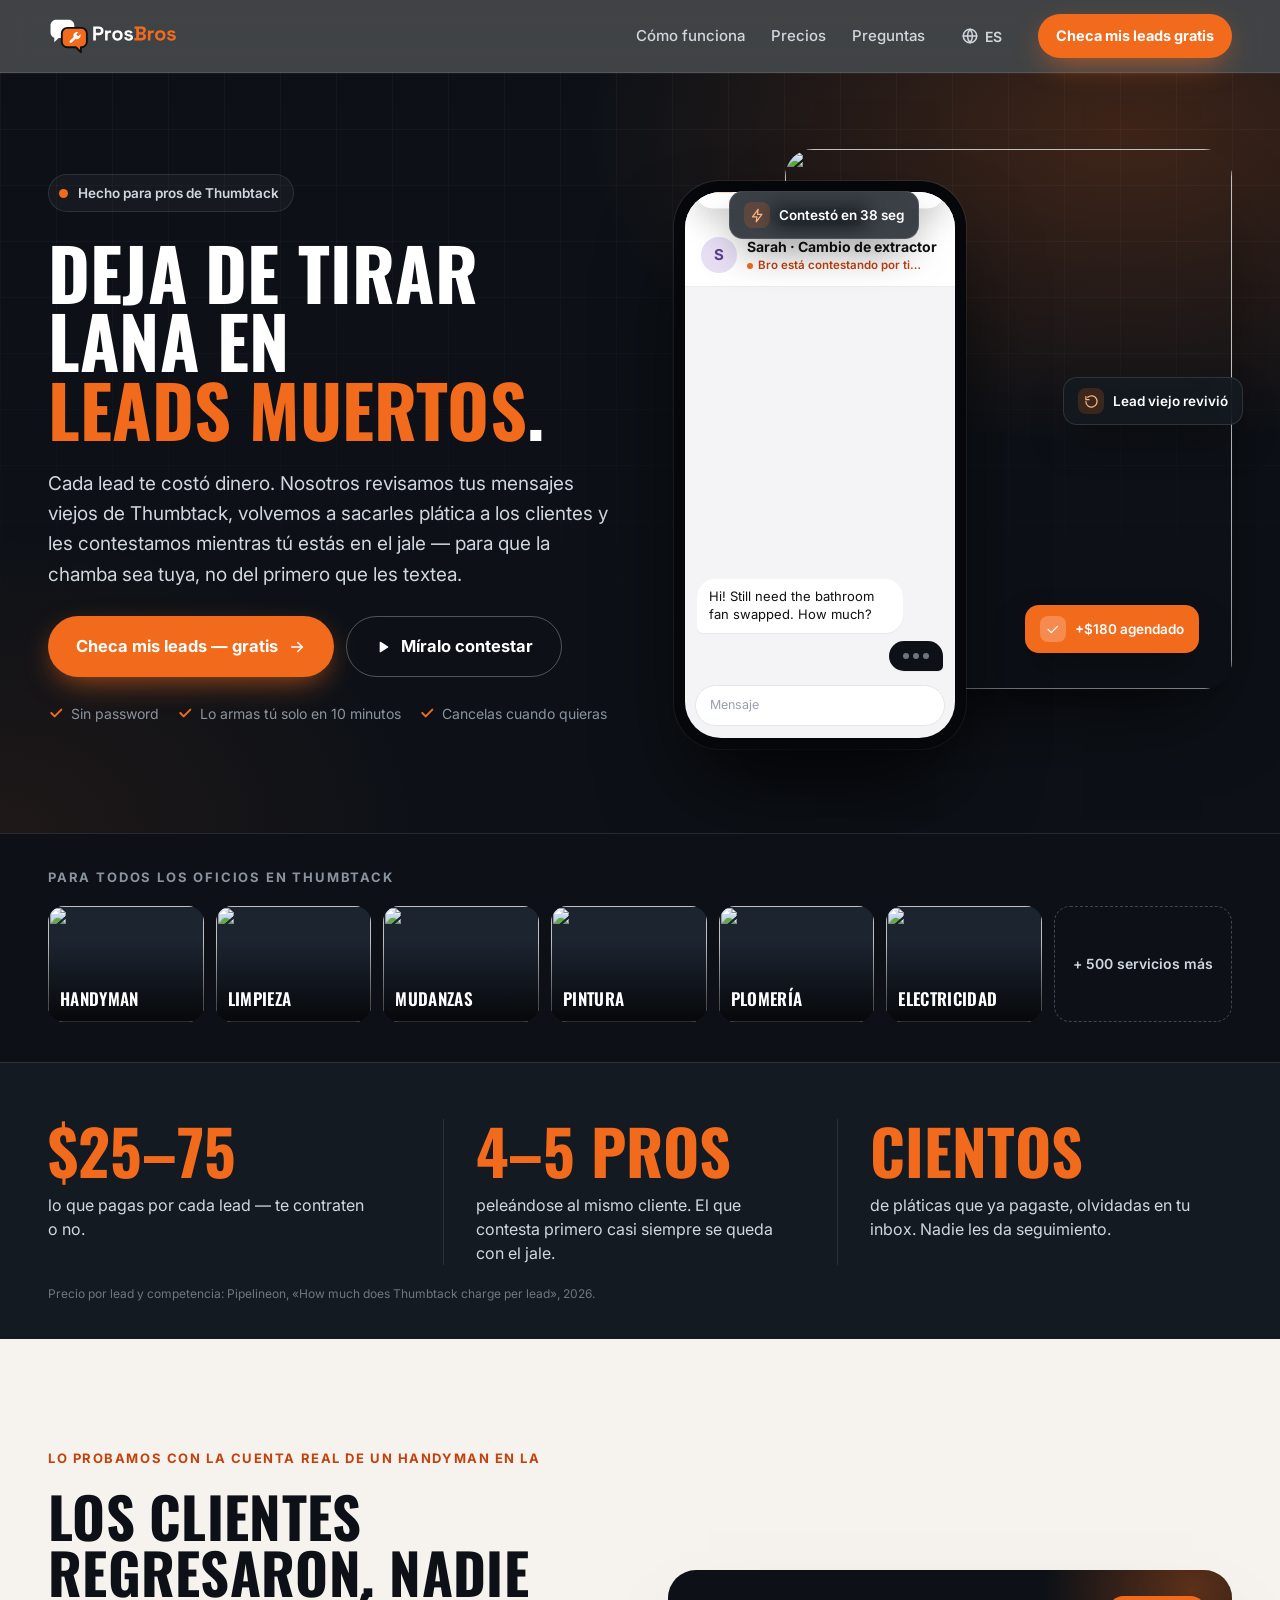
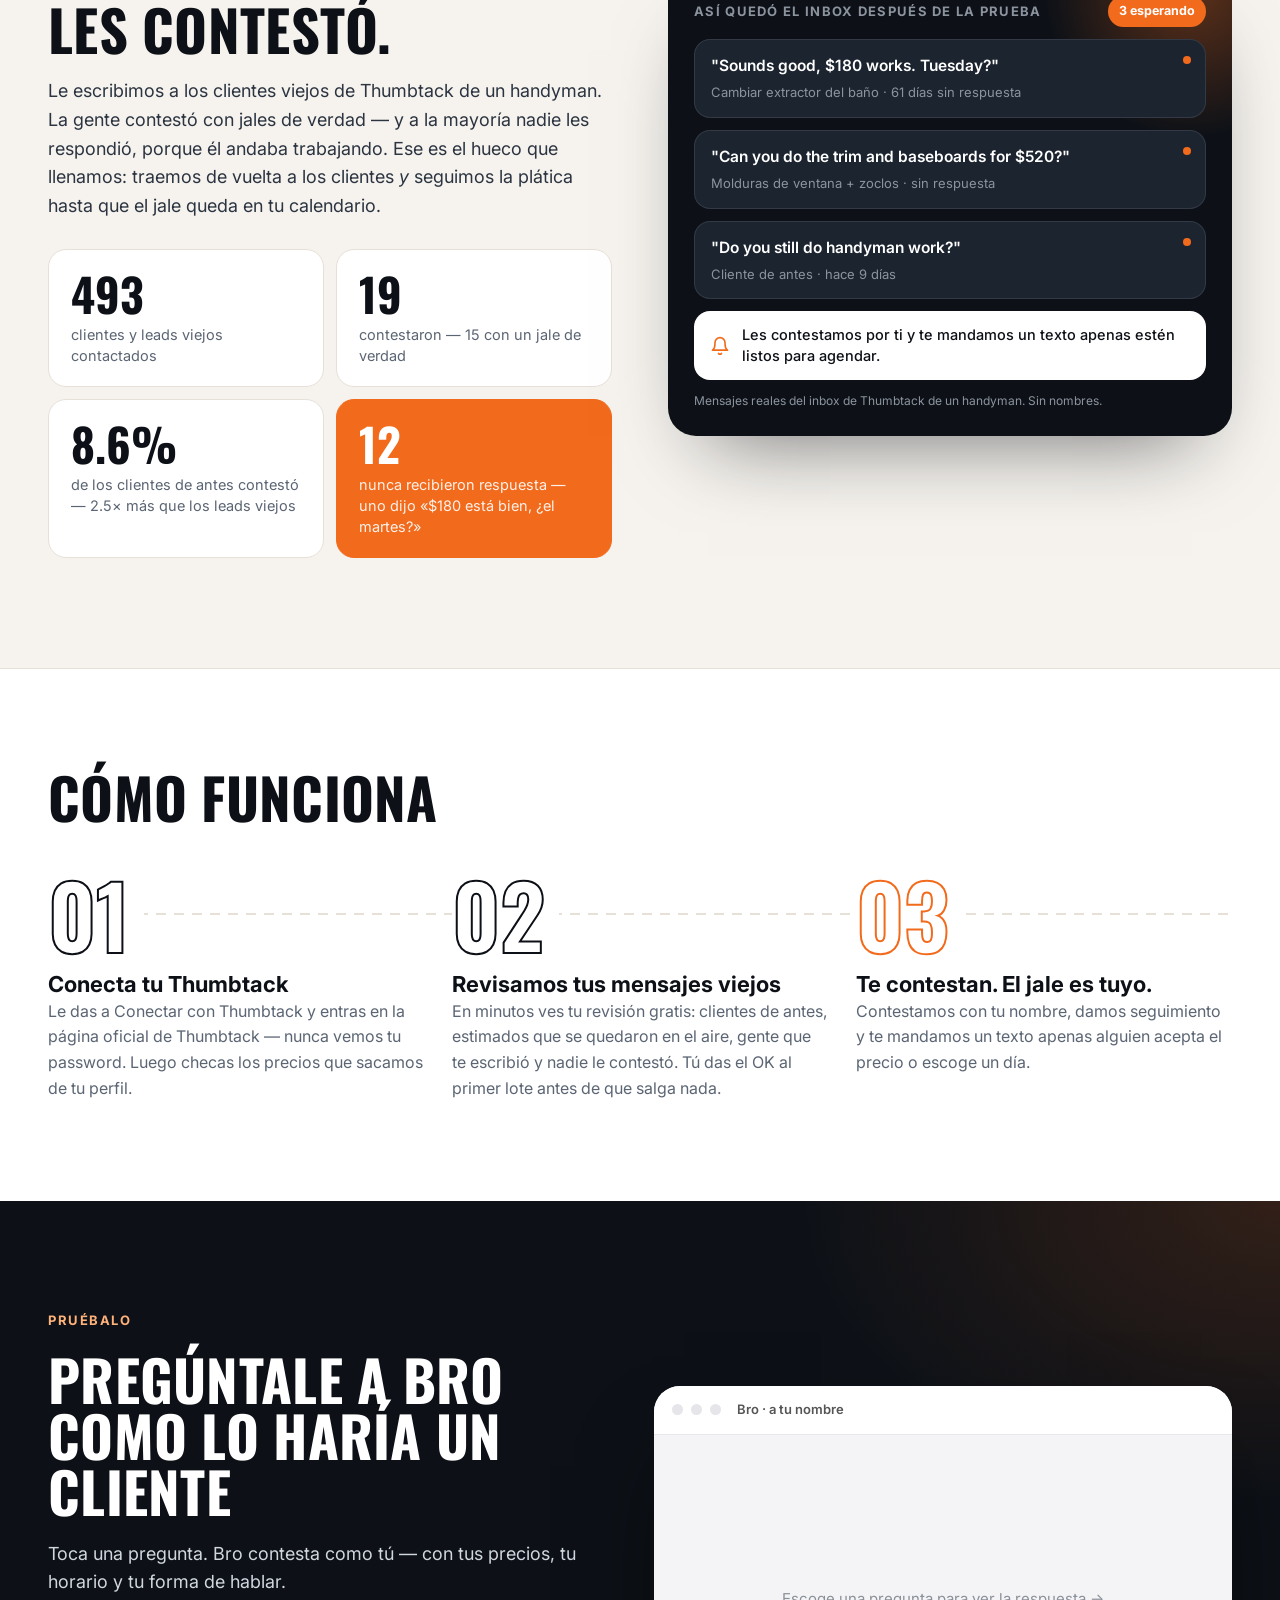
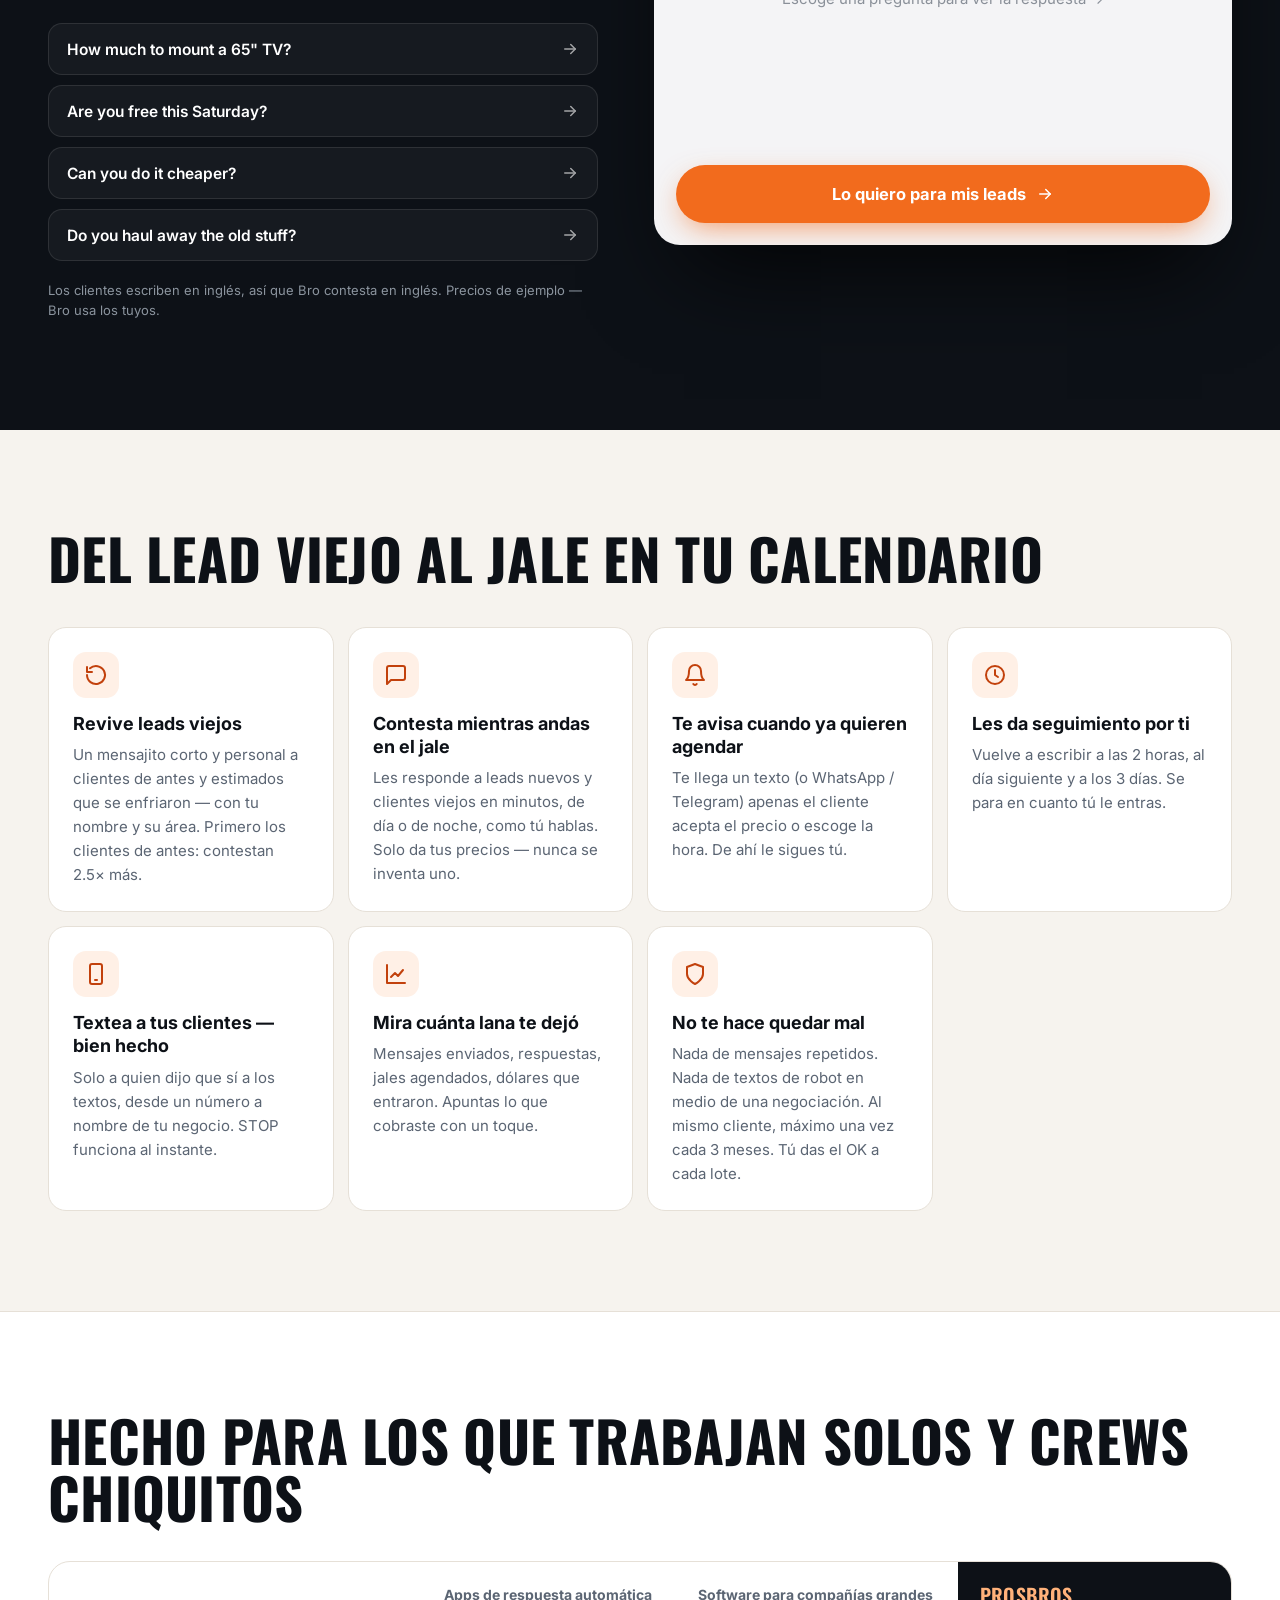
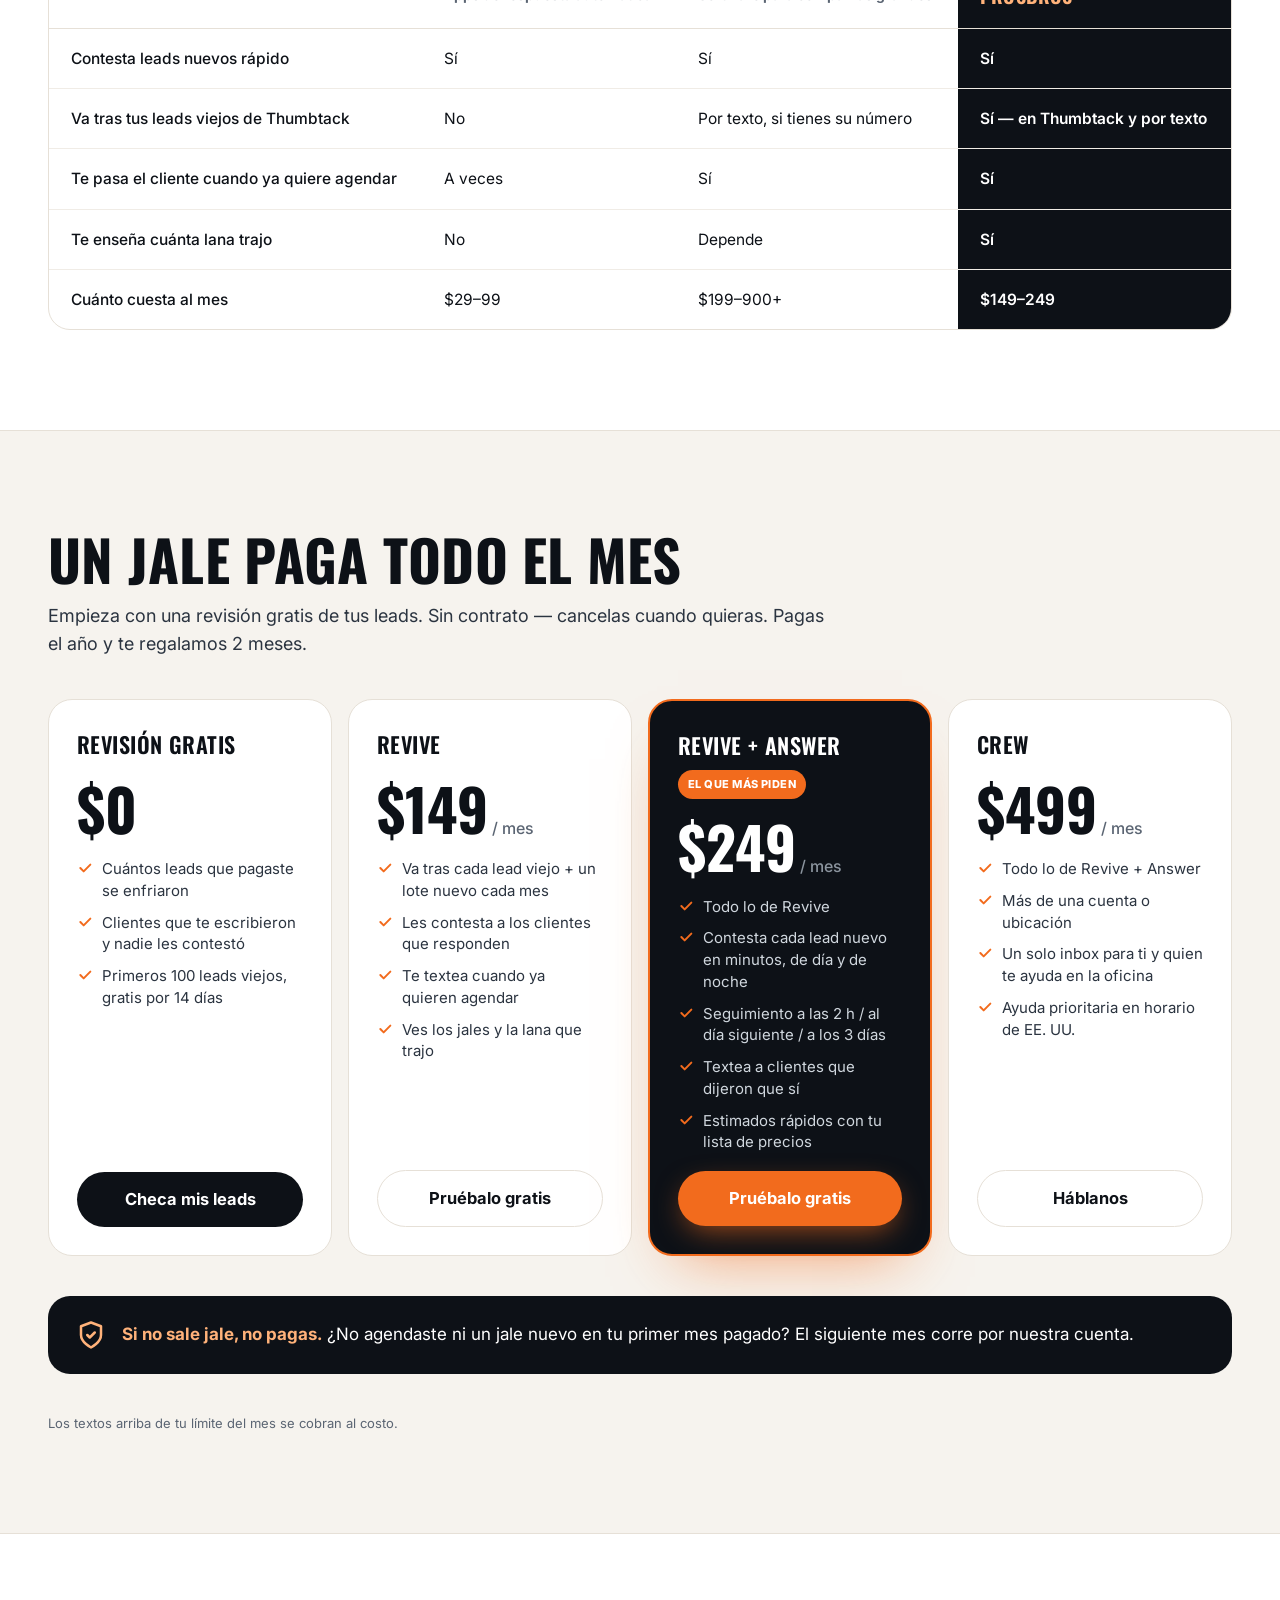
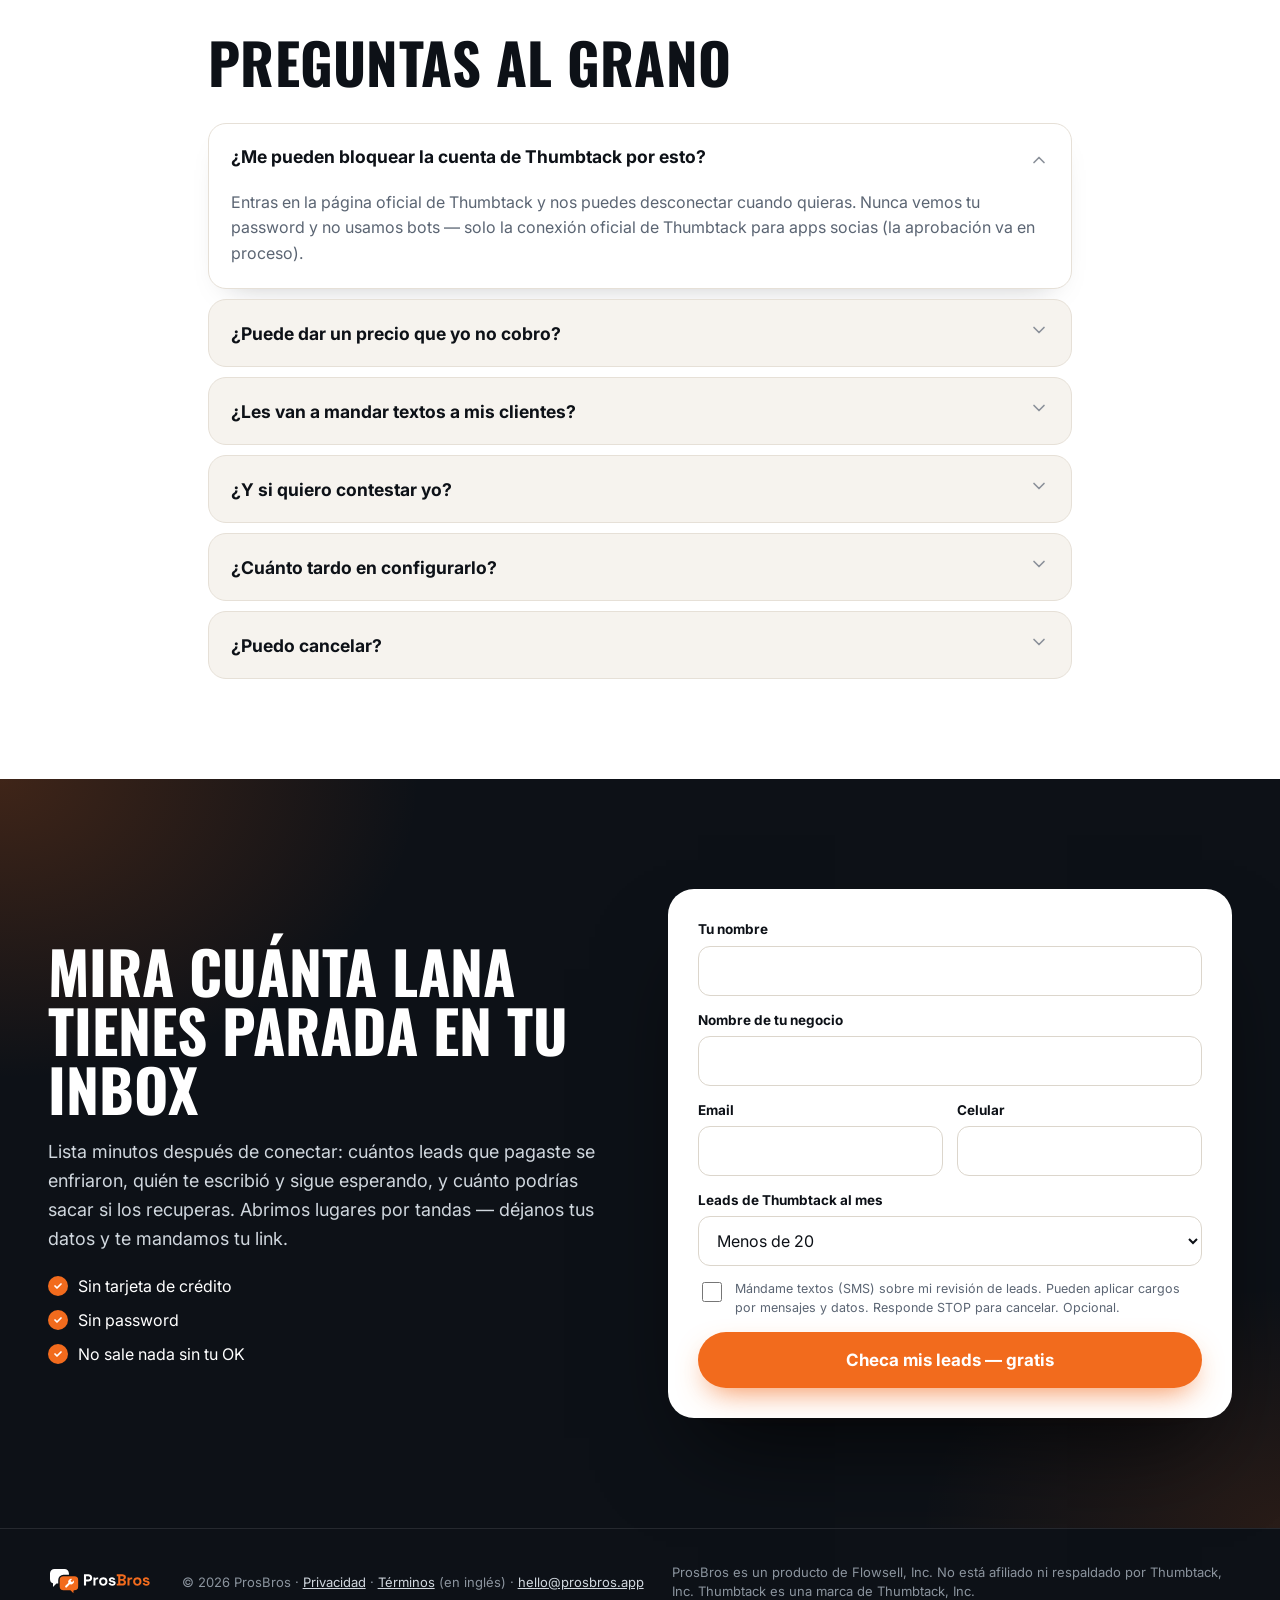
==== es/index.html @ d9e8fd96 "Send waitlist signups to Google Sheet + email via Apps Script Co-Authored-By: Claude Opus 5.5 <norep" ====
<!doctype html>
<html lang="es">
<head>
<meta charset="utf-8">
<meta name="viewport" content="width=device-width, initial-scale=1, viewport-fit=cover">
<title>ProsBros — Deja de tirar lana en leads muertos de Thumbtack</title>
<meta name="description" content="ProsBros revive tus leads viejos de Thumbtack y les contesta a los nuevos en minutos mientras tú estás en el jale. Para handymen, limpieza, mudanzas y todos los pros.">
<link rel="canonical" href="https://prosbros.app/es/">
<link rel="alternate" hreflang="en" href="https://prosbros.app/">
<link rel="alternate" hreflang="es" href="https://prosbros.app/es/">
<link rel="alternate" hreflang="ru" href="https://prosbros.app/ru/">
<link rel="alternate" hreflang="uk" href="https://prosbros.app/uk/">
<link rel="alternate" hreflang="x-default" href="https://prosbros.app/">
<meta name="theme-color" content="#0D1117">
<link rel="icon" href="/favicon.ico" sizes="any">
<link rel="icon" href="/favicon.svg" type="image/svg+xml">
<link rel="apple-touch-icon" href="/apple-touch-icon.png">
<link rel="manifest" href="/site.webmanifest">
<meta property="og:type" content="website">
<meta property="og:site_name" content="ProsBros">
<meta property="og:locale" content="es_US">
<meta property="og:locale:alternate" content="en_US">
<meta property="og:locale:alternate" content="ru_RU">
<meta property="og:locale:alternate" content="uk_UA">
<meta property="og:title" content="ProsBros — Deja de tirar lana en leads muertos de Thumbtack">
<meta property="og:description" content="ProsBros revive tus leads viejos de Thumbtack y les contesta a los nuevos en minutos mientras tú estás en el jale. Para handymen, limpieza, mudanzas y todos los pros.">
<meta property="og:url" content="https://prosbros.app/es/">
<meta property="og:image" content="https://prosbros.app/og-image.png">
<meta property="og:image:width" content="1200">
<meta property="og:image:height" content="630">
<meta name="twitter:card" content="summary_large_image">
<meta name="twitter:title" content="ProsBros — Deja de tirar lana en leads muertos de Thumbtack">
<meta name="twitter:description" content="ProsBros revive tus leads viejos de Thumbtack y les contesta a los nuevos en minutos mientras tú estás en el jale. Para handymen, limpieza, mudanzas y todos los pros.">
<meta name="twitter:image" content="https://prosbros.app/og-image.png">
<link rel="preconnect" href="https://fonts.googleapis.com">
<link rel="preconnect" href="https://fonts.gstatic.com" crossorigin>
<link rel="preconnect" href="https://images.unsplash.com" crossorigin>
<link rel="preload" as="image" href="https://images.unsplash.com/photo-1505798577917-a65157d3320a?auto=format&fit=crop&w=1100&q=70">
<link rel="stylesheet" href="https://fonts.googleapis.com/css2?family=Inter:wght@400;500;600;700;800&family=Oswald:wght@500;600;700&display=swap">
<link rel="stylesheet" href="/assets/site.css?v=2">
<script>(function(d){d.className+=' js fl';var done=function(){d.className=d.className.replace(' fl','');};if(document.fonts&&document.fonts.ready){document.fonts.ready.then(done);}setTimeout(done,900);})(document.documentElement);</script>
<script type="application/ld+json">[{"@context": "https://schema.org", "@type": "Organization", "name": "ProsBros", "url": "https://prosbros.app", "logo": "https://prosbros.app/icon-512.png", "email": "hello@prosbros.app", "slogan": "Every Pro Needs a Bro", "parentOrganization": {"@type": "Organization", "name": "Flowsell, Inc."}}, {"@context": "https://schema.org", "@type": "SoftwareApplication", "name": "ProsBros", "url": "https://prosbros.app/es/", "inLanguage": "es", "applicationCategory": "BusinessApplication", "operatingSystem": "Web", "description": "ProsBros revive tus leads viejos de Thumbtack y les contesta a los nuevos en minutos mientras tú estás en el jale. Para handymen, limpieza, mudanzas y todos los pros.", "offers": [{"@type": "Offer", "name": "Revisión gratis", "price": "0", "priceCurrency": "USD"}, {"@type": "Offer", "name": "Revive", "price": "149", "priceCurrency": "USD"}, {"@type": "Offer", "name": "Revive + Answer", "price": "249", "priceCurrency": "USD"}, {"@type": "Offer", "name": "Crew", "price": "499", "priceCurrency": "USD"}]}, {"@context": "https://schema.org", "@type": "FAQPage", "inLanguage": "es", "mainEntity": [{"@type": "Question", "name": "¿Me pueden bloquear la cuenta de Thumbtack por esto?", "acceptedAnswer": {"@type": "Answer", "text": "Entras en la página oficial de Thumbtack y nos puedes desconectar cuando quieras. Nunca vemos tu password y no usamos bots — solo la conexión oficial de Thumbtack para apps socias (la aprobación va en proceso)."}}, {"@type": "Question", "name": "¿Puede dar un precio que yo no cobro?", "acceptedAnswer": {"@type": "Answer", "text": "No. Solo da los precios que tú le pones. Jales especiales, descuentos, horarios — eso te lo pasa a ti."}}, {"@type": "Question", "name": "¿Les van a mandar textos a mis clientes?", "acceptedAnswer": {"@type": "Answer", "text": "Solo a los que dijeron que sí a los textos, desde un número a nombre de tu negocio. Cada texto dice de quién es, y STOP funciona al instante."}}, {"@type": "Question", "name": "¿Y si quiero contestar yo?", "acceptedAnswer": {"@type": "Answer", "text": "Contesta y ya. En cuanto tú respondes, se hace a un lado con ese cliente."}}, {"@type": "Question", "name": "¿Cuánto tardo en configurarlo?", "acceptedAnswer": {"@type": "Answer", "text": "Unos 10 minutos, tú solo: conectas Thumbtack, checas tus precios y das el OK al primer lote. ¿Quieres una mano? Agenda una llamada gratis de 15 minutos."}}, {"@type": "Question", "name": "¿Puedo cancelar?", "acceptedAnswer": {"@type": "Answer", "text": "Cuando quieras. Sin contrato y sin cobro de instalación."}}]}]</script>
<script>
!function(t,e){var o,n,p,r;e.__SV||(window.posthog=e,e._i=[],e.init=function(i,s,a){function g(t,e){var o=e.split(".");2==o.length&&(t=t[o[0]],e=o[1]),t[e]=function(){t.push([e].concat(Array.prototype.slice.call(arguments,0)))}}(p=t.createElement("script")).type="text/javascript",p.crossOrigin="anonymous",p.async=!0,p.src=s.api_host.replace(".i.posthog.com","-assets.i.posthog.com")+"/static/array.js",(r=t.getElementsByTagName("script")[0]).parentNode.insertBefore(p,r);var u=e;for(void 0!==a?u=e[a]=[]:a="posthog",u.people=u.people||[],u.toString=function(t){var e="posthog";return"posthog"!==a&&(e+="."+a),t||(e+=" (stub)"),e},u.people.toString=function(){return u.toString(1)+".people (stub)"},o="init capture register register_once register_for_session unregister unregister_for_session getFeatureFlag getFeatureFlagPayload isFeatureEnabled reloadFeatureFlags updateEarlyAccessFeatureEnrollment getEarlyAccessFeatures on onFeatureFlags onSessionId getSurveys getActiveMatchingSurveys renderSurvey canRenderSurvey getNextSurveyStep identify setPersonProperties group resetGroups setPersonPropertiesForFlags resetPersonPropertiesForFlags setGroupPropertiesForFlags resetGroupPropertiesForFlags reset get_distinct_id getGroups get_session_id get_session_replay_url alias set_config startSessionRecording stopSessionRecording sessionRecordingStarted captureException loadToolbar get_property getSessionProperty createPersonProfile opt_in_capturing opt_out_capturing has_opted_in_capturing has_opted_out_capturing clear_opt_in_out_capturing debug".split(" "),n=0;n<o.length;n++)g(u,o[n]);e._i.push([i,s,a])},e.__SV=1)}(document,window.posthog||[]);
posthog.init('phc_qAn2hvdsVW6jbmNr34Cai64jjH8Tg7cp7eCmxoNk42ak',{api_host:'https://us.i.posthog.com',person_profiles:'identified_only'});
</script>
<script>posthog.register({site_lang:'es',site_version:'v2'});</script>
</head>
<body>
<header class="hdr"><div class="wrap">
<a class="logo" href="/es/" aria-label="ProsBros"><img src="/assets/logo-notag-dark.svg" alt="ProsBros" width="188" height="57"></a>
<nav class="nav" aria-label="Main">
<a class="l" href="#how">Cómo funciona</a><a class="l" href="#pricing">Precios</a><a class="l" href="#faq">Preguntas</a>
<details class="lang"><summary aria-label="Idioma"><svg aria-hidden="true" width="18" height="18" viewBox="0 0 24 24" fill="none" stroke="currentColor" stroke-width="2" stroke-linecap="round" stroke-linejoin="round"><circle cx="12" cy="12" r="9"/><path d="M3 12h18"/><path d="M12 3a14 14 0 0 1 0 18a14 14 0 0 1 0-18z"/></svg>ES</summary><ul><li><a href="/" hreflang="en" lang="en" data-lang="en">English<span>EN</span></a></li><li><a href="/es/" hreflang="es" lang="es" aria-current="page" data-lang="es">Español<span>ES</span></a></li><li><a href="/ru/" hreflang="ru" lang="ru" data-lang="ru">Русский<span>RU</span></a></li><li><a href="/uk/" hreflang="uk" lang="uk" data-lang="uk">Українська<span>UA</span></a></li></ul></details>
<a class="btn btn-brand" href="#audit"><span class="cta-full">Checa mis leads gratis</span><span class="cta-short">Checa gratis</span></a>
</nav></div></header>
<main>
<section id="top" class="hero dark"><div class="wrap">
<div class="hero-l">
<span class="badge rv"><span class="pulse"></span>Hecho para pros de Thumbtack</span>
<h1 class="rv d1">Deja de tirar lana en <span class="hl">leads muertos</span>.</h1>
<p class="sub rv d2">Cada lead te costó dinero. Nosotros revisamos tus mensajes viejos de Thumbtack, volvemos a sacarles plática a los clientes y les contestamos mientras tú estás en el jale — para que la chamba sea tuya, no del primero que les textea.</p>
<div class="ctas rv d3"><a class="btn btn-brand" href="#audit" id="hero-cta">Checa mis leads — gratis <svg aria-hidden="true" width="18" height="18" viewBox="0 0 24 24" fill="none" stroke="#fff" stroke-width="2" stroke-linecap="round" stroke-linejoin="round"><path d="M5 12h14"/><path d="M13 6l6 6-6 6"/></svg></a><a class="btn btn-ghost" href="#demo"><svg aria-hidden="true" width="16" height="16" viewBox="0 0 24 24" fill="none" stroke="#fff" stroke-width="2" stroke-linecap="round" stroke-linejoin="round"><path d="M8 5v14l11-7z" fill="currentColor"/></svg> Míralo contestar</a></div>
<ul class="trust rv d3"><li>Sin password</li><li>Lo armas tú solo en 10 minutos</li><li>Cancelas cuando quieras</li></ul>
<div class="mproof"><span class="ic"><svg aria-hidden="true" width="18" height="18" viewBox="0 0 24 24" fill="none" stroke="#fff" stroke-width="2" stroke-linecap="round" stroke-linejoin="round"><rect x="3" y="5" width="18" height="16" rx="2"/><path d="M3 10h18M8 3v4M16 3v4"/></svg></span><div><b>Nuevo jale agendado</b><small>$180 · mar 9:00 AM · Sarah</small></div><span class="tag"><svg aria-hidden="true" width="13" height="13" viewBox="0 0 24 24" fill="none" stroke="#FFB27A" stroke-width="2" stroke-linecap="round" stroke-linejoin="round"><path d="M13 2L4 14h7l-1 8 9-12h-7z"/></svg>Contestó en 38 seg</span></div>
</div>
<div class="vis rv d2" aria-hidden="true">
<div class="photo"><img src="https://images.unsplash.com/photo-1505798577917-a65157d3320a?auto=format&fit=crop&w=1100&q=70" alt="" width="900" height="1100" fetchpriority="high"></div>
<div class="phone"><div class="scr" id="phone">
<span class="notch"></span>
<div class="notif" id="notif"><span class="ic"><svg aria-hidden="true" width="18" height="18" viewBox="0 0 24 24" fill="none" stroke="#fff" stroke-width="2" stroke-linecap="round" stroke-linejoin="round"><rect x="3" y="5" width="18" height="16" rx="2"/><path d="M3 10h18M8 3v4M16 3v4"/></svg></span><div><b>Nuevo jale agendado</b><small>$180 · mar 9:00 AM · Sarah</small></div></div>
<div class="ph-h"><span class="av">S</span><div><b>Sarah · Cambio de extractor</b><small><i></i>Bro está contestando por ti…</small></div></div>
<div class="chat"><div class="bub typing" aria-hidden="true"><i></i><i></i><i></i></div><div class="bub c">Hi! Still need the bathroom fan swapped. How much?</div><div class="bub typing b" aria-hidden="true"><i></i><i></i><i></i></div><div class="bub b">Hey Sarah! Yep, I can do it. Fan swap is $180, parts included. I&#x27;ve got Tue 9am or Wed 2pm — which works?</div><div class="bub typing" aria-hidden="true"><i></i><i></i><i></i></div><div class="bub c">Sounds good, $180 works. Tuesday?</div><div class="bub typing b" aria-hidden="true"><i></i><i></i><i></i></div><div class="bub b">Done ✅ Tuesday 9am. See you then!</div></div>
<div class="ph-in">Mensaje</div>
</div></div>
<span class="chip c1"><span class="dot"><svg aria-hidden="true" width="15" height="15" viewBox="0 0 24 24" fill="none" stroke="#FFB27A" stroke-width="2" stroke-linecap="round" stroke-linejoin="round"><path d="M13 2L4 14h7l-1 8 9-12h-7z"/></svg></span>Contestó en 38 seg</span>
<span class="chip c2"><span class="dot"><svg aria-hidden="true" width="15" height="15" viewBox="0 0 24 24" fill="none" stroke="#FFB27A" stroke-width="2" stroke-linecap="round" stroke-linejoin="round"><path d="M3 12a9 9 0 1 0 3-6.7"/><path d="M3 4v5h5"/></svg></span>Lead viejo revivió</span>
<span class="chip c3"><span class="dot"><svg aria-hidden="true" width="15" height="15" viewBox="0 0 24 24" fill="none" stroke="#fff" stroke-width="2" stroke-linecap="round" stroke-linejoin="round"><path d="M5 12l5 5L20 7"/></svg></span>+$180 agendado</span>
</div>
</div></section>
<section class="trades"><div class="wrap"><h2>Para todos los oficios en Thumbtack</h2><ul class="tr-g"><li class="tr"><img src="https://images.unsplash.com/photo-1765518440022-10242cc86895?auto=format&fit=crop&w=420&q=70&h=300" alt="" loading="lazy" width="420" height="300"><span>Handyman</span></li><li class="tr"><img src="https://images.unsplash.com/photo-1686178827149-6d55c72d81df?auto=format&fit=crop&w=420&q=70&h=300" alt="" loading="lazy" width="420" height="300"><span>Limpieza</span></li><li class="tr"><img src="https://images.unsplash.com/photo-1694715669993-ea0022b470f7?auto=format&fit=crop&w=420&q=70&h=300" alt="" loading="lazy" width="420" height="300"><span>Mudanzas</span></li><li class="tr"><img src="https://images.unsplash.com/photo-1717281234297-3def5ae3eee1?auto=format&fit=crop&w=420&q=70&h=300" alt="" loading="lazy" width="420" height="300"><span>Pintura</span></li><li class="tr"><img src="https://images.unsplash.com/photo-1676210134188-4c05dd172f89?auto=format&fit=crop&w=420&q=70&h=300" alt="" loading="lazy" width="420" height="300"><span>Plomería</span></li><li class="tr"><img src="https://images.unsplash.com/photo-1682345262055-8f95f3c513ea?auto=format&fit=crop&w=420&q=70&h=300" alt="" loading="lazy" width="420" height="300"><span>Electricidad</span></li><li class="tr-more">+ 500 servicios más</li></ul></div></section>
<section class="stats dark"><div class="wrap stats-g"><div class="stat rv"><p class="n">$25–75</p><p class="t">lo que pagas por cada lead — te contraten o no.</p></div><div class="stat rv d1"><p class="n">4–5 pros</p><p class="t">peleándose al mismo cliente. El que contesta primero casi siempre se queda con el jale.</p></div><div class="stat rv d2"><p class="n">Cientos</p><p class="t">de pláticas que ya pagaste, olvidadas en tu inbox. Nadie les da seguimiento.</p></div></div><p class="wrap src">Precio por lead y competencia: Pipelineon, «How much does Thumbtack charge per lead», 2026.</p></section>
<section class="pilot"><div class="wrap">
<div class="pilot-l rv"><p class="eyebrow">Lo probamos con la cuenta real de un handyman en LA</p><h2 class="h2">Los clientes regresaron. Nadie les contestó.</h2><p class="lead">Le escribimos a los clientes viejos de Thumbtack de un handyman. La gente contestó con jales de verdad — y a la mayoría nadie les respondió, porque él andaba trabajando. Ese es el hueco que llenamos: traemos de vuelta a los clientes <em>y</em> seguimos la plática hasta que el jale queda en tu calendario.</p><div class="pilot-g"><div class="pc"><p class="n">493</p><p class="t">clientes y leads viejos contactados</p></div><div class="pc"><p class="n">19</p><p class="t">contestaron — 15 con un jale de verdad</p></div><div class="pc"><p class="n">8.6%</p><p class="t">de los clientes de antes contestó — 2.5× más que los leads viejos</p></div><div class="pc hot"><p class="n">12</p><p class="t">nunca recibieron respuesta — uno dijo «$180 está bien, ¿el martes?»</p></div></div></div>
<div class="case rv d2"><div class="case-h"><p>Así quedó el inbox después de la prueba</p><span class="pill">3 esperando</span></div><div class="msg"><b>"Sounds good, $180 works. Tuesday?"</b><small>Cambiar extractor del baño · 61 días sin respuesta</small></div><div class="msg"><b>"Can you do the trim and baseboards for $520?"</b><small>Molduras de ventana + zoclos · sin respuesta</small></div><div class="msg"><b>"Do you still do handyman work?"</b><small>Cliente de antes · hace 9 días</small></div>
<div class="bell"><svg aria-hidden="true" width="20" height="20" viewBox="0 0 24 24" fill="none" stroke="#F26B1D" stroke-width="2" stroke-linecap="round" stroke-linejoin="round"><path d="M18 8a6 6 0 0 0-12 0c0 7-3 9-3 9h18s-3-2-3-9"/><path d="M13.7 21a2 2 0 0 1-3.4 0"/></svg><p>Les contestamos por ti y te mandamos un texto apenas estén listos para agendar.</p></div><p class="case-cap">Mensajes reales del inbox de Thumbtack de un handyman. Sin nombres.</p></div>
</div></section>
<section id="how" class="how"><div class="wrap"><h2 class="h2 rv">Cómo funciona</h2><ol class="steps"><li class="step rv"><span class="num">01</span><div><h3>Conecta tu Thumbtack</h3><p>Le das a Conectar con Thumbtack y entras en la página oficial de Thumbtack — nunca vemos tu password. Luego checas los precios que sacamos de tu perfil.</p></div></li><li class="step rv d1"><span class="num">02</span><div><h3>Revisamos tus mensajes viejos</h3><p>En minutos ves tu revisión gratis: clientes de antes, estimados que se quedaron en el aire, gente que te escribió y nadie le contestó. Tú das el OK al primer lote antes de que salga nada.</p></div></li><li class="step rv d2"><span class="num">03</span><div><h3>Te contestan. El jale es tuyo.</h3><p>Contestamos con tu nombre, damos seguimiento y te mandamos un texto apenas alguien acepta el precio o escoge un día.</p></div></li></ol></div></section>
<section id="demo" class="demo dark"><div class="wrap">
<div class="demo-l rv"><p class="eyebrow">Pruébalo</p><h2 class="h2">Pregúntale a Bro como lo haría un cliente</h2><p class="lead">Toca una pregunta. Bro contesta como tú — con tus precios, tu horario y tu forma de hablar.</p><div class="qs" role="group"><button type="button" class="q" data-i="0" aria-pressed="false">How much to mount a 65&quot; TV?<svg aria-hidden="true" width="18" height="18" viewBox="0 0 24 24" fill="none" stroke="#fff" stroke-width="2" stroke-linecap="round" stroke-linejoin="round"><path d="M5 12h14"/><path d="M13 6l6 6-6 6"/></svg></button><button type="button" class="q" data-i="1" aria-pressed="false">Are you free this Saturday?<svg aria-hidden="true" width="18" height="18" viewBox="0 0 24 24" fill="none" stroke="#fff" stroke-width="2" stroke-linecap="round" stroke-linejoin="round"><path d="M5 12h14"/><path d="M13 6l6 6-6 6"/></svg></button><button type="button" class="q" data-i="2" aria-pressed="false">Can you do it cheaper?<svg aria-hidden="true" width="18" height="18" viewBox="0 0 24 24" fill="none" stroke="#fff" stroke-width="2" stroke-linecap="round" stroke-linejoin="round"><path d="M5 12h14"/><path d="M13 6l6 6-6 6"/></svg></button><button type="button" class="q" data-i="3" aria-pressed="false">Do you haul away the old stuff?<svg aria-hidden="true" width="18" height="18" viewBox="0 0 24 24" fill="none" stroke="#fff" stroke-width="2" stroke-linecap="round" stroke-linejoin="round"><path d="M5 12h14"/><path d="M13 6l6 6-6 6"/></svg></button></div><p class="demo-note">Los clientes escriben en inglés, así que Bro contesta en inglés. Precios de ejemplo — Bro usa los tuyos.</p></div>
<div class="win rv d2"><div class="win-h"><i></i><i></i><i></i><span>Bro · a tu nombre</span></div><div class="log" id="log" aria-live="polite"><p class="empty">Escoge una pregunta para ver la respuesta →</p></div><div class="win-cta"><a class="btn btn-brand" href="#audit">Lo quiero para mis leads <svg aria-hidden="true" width="18" height="18" viewBox="0 0 24 24" fill="none" stroke="#fff" stroke-width="2" stroke-linecap="round" stroke-linejoin="round"><path d="M5 12h14"/><path d="M13 6l6 6-6 6"/></svg></a></div></div>
</div></section>
<section class="feat"><div class="wrap"><h2 class="h2 rv">Del lead viejo al jale en tu calendario</h2><p class="feat-hint">Toca cualquiera para ver más</p><div class="feat-g"><div class="fi rv"><button type="button" class="fi-h" aria-expanded="false"><span class="ico"><svg aria-hidden="true" width="24" height="24" viewBox="0 0 24 24" fill="none" stroke="#C2410C" stroke-width="2" stroke-linecap="round" stroke-linejoin="round"><path d="M3 12a9 9 0 1 0 3-6.7"/><path d="M3 4v5h5"/></svg></span><h3>Revive leads viejos</h3><span class="chev"><svg aria-hidden="true" width="20" height="20" viewBox="0 0 24 24" fill="none" stroke="#8A9099" stroke-width="2" stroke-linecap="round" stroke-linejoin="round"><path d="M6 9l6 6 6-6"/></svg></span></button><p>Un mensajito corto y personal a clientes de antes y estimados que se enfriaron — con tu nombre y su área. Primero los clientes de antes: contestan 2.5× más.</p></div><div class="fi rv d1"><button type="button" class="fi-h" aria-expanded="false"><span class="ico"><svg aria-hidden="true" width="24" height="24" viewBox="0 0 24 24" fill="none" stroke="#C2410C" stroke-width="2" stroke-linecap="round" stroke-linejoin="round"><path d="M21 15a2 2 0 0 1-2 2H7l-4 4V5a2 2 0 0 1 2-2h14a2 2 0 0 1 2 2z"/></svg></span><h3>Contesta mientras andas en el jale</h3><span class="chev"><svg aria-hidden="true" width="20" height="20" viewBox="0 0 24 24" fill="none" stroke="#8A9099" stroke-width="2" stroke-linecap="round" stroke-linejoin="round"><path d="M6 9l6 6 6-6"/></svg></span></button><p>Les responde a leads nuevos y clientes viejos en minutos, de día o de noche, como tú hablas. Solo da tus precios — nunca se inventa uno.</p></div><div class="fi rv d2"><button type="button" class="fi-h" aria-expanded="false"><span class="ico"><svg aria-hidden="true" width="24" height="24" viewBox="0 0 24 24" fill="none" stroke="#C2410C" stroke-width="2" stroke-linecap="round" stroke-linejoin="round"><path d="M18 8a6 6 0 0 0-12 0c0 7-3 9-3 9h18s-3-2-3-9"/><path d="M13.7 21a2 2 0 0 1-3.4 0"/></svg></span><h3>Te avisa cuando ya quieren agendar</h3><span class="chev"><svg aria-hidden="true" width="20" height="20" viewBox="0 0 24 24" fill="none" stroke="#8A9099" stroke-width="2" stroke-linecap="round" stroke-linejoin="round"><path d="M6 9l6 6 6-6"/></svg></span></button><p>Te llega un texto (o WhatsApp / Telegram) apenas el cliente acepta el precio o escoge la hora. De ahí le sigues tú.</p></div><div class="fi rv"><button type="button" class="fi-h" aria-expanded="false"><span class="ico"><svg aria-hidden="true" width="24" height="24" viewBox="0 0 24 24" fill="none" stroke="#C2410C" stroke-width="2" stroke-linecap="round" stroke-linejoin="round"><circle cx="12" cy="12" r="9"/><path d="M12 7v5l3 2"/></svg></span><h3>Les da seguimiento por ti</h3><span class="chev"><svg aria-hidden="true" width="20" height="20" viewBox="0 0 24 24" fill="none" stroke="#8A9099" stroke-width="2" stroke-linecap="round" stroke-linejoin="round"><path d="M6 9l6 6 6-6"/></svg></span></button><p>Vuelve a escribir a las 2 horas, al día siguiente y a los 3 días. Se para en cuanto tú le entras.</p></div><div class="fi rv d1"><button type="button" class="fi-h" aria-expanded="false"><span class="ico"><svg aria-hidden="true" width="24" height="24" viewBox="0 0 24 24" fill="none" stroke="#C2410C" stroke-width="2" stroke-linecap="round" stroke-linejoin="round"><rect x="6" y="2" width="12" height="20" rx="2"/><path d="M11 18h2"/></svg></span><h3>Textea a tus clientes — bien hecho</h3><span class="chev"><svg aria-hidden="true" width="20" height="20" viewBox="0 0 24 24" fill="none" stroke="#8A9099" stroke-width="2" stroke-linecap="round" stroke-linejoin="round"><path d="M6 9l6 6 6-6"/></svg></span></button><p>Solo a quien dijo que sí a los textos, desde un número a nombre de tu negocio. STOP funciona al instante.</p></div><div class="fi rv d2"><button type="button" class="fi-h" aria-expanded="false"><span class="ico"><svg aria-hidden="true" width="24" height="24" viewBox="0 0 24 24" fill="none" stroke="#C2410C" stroke-width="2" stroke-linecap="round" stroke-linejoin="round"><path d="M3 3v18h18"/><path d="M7 15l4-4 3 3 5-6"/></svg></span><h3>Mira cuánta lana te dejó</h3><span class="chev"><svg aria-hidden="true" width="20" height="20" viewBox="0 0 24 24" fill="none" stroke="#8A9099" stroke-width="2" stroke-linecap="round" stroke-linejoin="round"><path d="M6 9l6 6 6-6"/></svg></span></button><p>Mensajes enviados, respuestas, jales agendados, dólares que entraron. Apuntas lo que cobraste con un toque.</p></div><div class="fi rv"><button type="button" class="fi-h" aria-expanded="false"><span class="ico"><svg aria-hidden="true" width="24" height="24" viewBox="0 0 24 24" fill="none" stroke="#C2410C" stroke-width="2" stroke-linecap="round" stroke-linejoin="round"><path d="M12 22s8-4 8-10V5l-8-3-8 3v7c0 6 8 10 8 10z"/></svg></span><h3>No te hace quedar mal</h3><span class="chev"><svg aria-hidden="true" width="20" height="20" viewBox="0 0 24 24" fill="none" stroke="#8A9099" stroke-width="2" stroke-linecap="round" stroke-linejoin="round"><path d="M6 9l6 6 6-6"/></svg></span></button><p>Nada de mensajes repetidos. Nada de textos de robot en medio de una negociación. Al mismo cliente, máximo una vez cada 3 meses. Tú das el OK a cada lote.</p></div></div></div></section>
<section class="cmp"><div class="wrap"><h2 class="h2 rv">Hecho para los que trabajan solos y crews chiquitos</h2>
<div class="tbl rv"><table><thead><tr><th scope="col"></th><th scope="col">Apps de respuesta automática</th><th scope="col">Software para compañías grandes</th><th scope="col" class="us">ProsBros</th></tr></thead><tbody><tr><th scope="row">Contesta leads nuevos rápido</th><td>Sí</td><td>Sí</td><td class="us">Sí</td></tr><tr><th scope="row">Va tras tus leads viejos de Thumbtack</th><td>No</td><td>Por texto, si tienes su número</td><td class="us">Sí — en Thumbtack y por texto</td></tr><tr><th scope="row">Te pasa el cliente cuando ya quiere agendar</th><td>A veces</td><td>Sí</td><td class="us">Sí</td></tr><tr><th scope="row">Te enseña cuánta lana trajo</th><td>No</td><td>Depende</td><td class="us">Sí</td></tr><tr><th scope="row">Cuánto cuesta al mes</th><td>$29–99</td><td>$199–900+</td><td class="us">$149–249</td></tr></tbody></table></div>
<ul class="cmp-m"><li><p class="q2">Contesta leads nuevos rápido</p><p class="us"><svg aria-hidden="true" width="16" height="16" viewBox="0 0 24 24" fill="none" stroke="#C2410C" stroke-width="2" stroke-linecap="round" stroke-linejoin="round"><path d="M5 12l5 5L20 7"/></svg><span>ProsBros: Sí</span></p><p class="oth">Apps de respuesta automática: Sí · Software para compañías grandes: Sí</p></li><li><p class="q2">Va tras tus leads viejos de Thumbtack</p><p class="us"><svg aria-hidden="true" width="16" height="16" viewBox="0 0 24 24" fill="none" stroke="#C2410C" stroke-width="2" stroke-linecap="round" stroke-linejoin="round"><path d="M5 12l5 5L20 7"/></svg><span>ProsBros: Sí — en Thumbtack y por texto</span></p><p class="oth">Apps de respuesta automática: No · Software para compañías grandes: Por texto, si tienes su número</p></li><li><p class="q2">Te pasa el cliente cuando ya quiere agendar</p><p class="us"><svg aria-hidden="true" width="16" height="16" viewBox="0 0 24 24" fill="none" stroke="#C2410C" stroke-width="2" stroke-linecap="round" stroke-linejoin="round"><path d="M5 12l5 5L20 7"/></svg><span>ProsBros: Sí</span></p><p class="oth">Apps de respuesta automática: A veces · Software para compañías grandes: Sí</p></li><li><p class="q2">Te enseña cuánta lana trajo</p><p class="us"><svg aria-hidden="true" width="16" height="16" viewBox="0 0 24 24" fill="none" stroke="#C2410C" stroke-width="2" stroke-linecap="round" stroke-linejoin="round"><path d="M5 12l5 5L20 7"/></svg><span>ProsBros: Sí</span></p><p class="oth">Apps de respuesta automática: No · Software para compañías grandes: Depende</p></li><li><p class="q2">Cuánto cuesta al mes</p><p class="us"><svg aria-hidden="true" width="16" height="16" viewBox="0 0 24 24" fill="none" stroke="#C2410C" stroke-width="2" stroke-linecap="round" stroke-linejoin="round"><path d="M5 12l5 5L20 7"/></svg><span>ProsBros: $149–249</span></p><p class="oth">Apps de respuesta automática: $29–99 · Software para compañías grandes: $199–900+</p></li></ul></div></section>
<section id="pricing" class="price"><div class="wrap">
<div class="price-h rv"><h2 class="h2">Un jale paga todo el mes</h2><p class="lead">Empieza con una revisión gratis de tus leads. Sin contrato — cancelas cuando quieras. Pagas el año y te regalamos 2 meses.</p></div>
<div class="plans" id="plans"><div class="plan free rv"><div class="plan-h"><h3>Revisión gratis</h3></div><p><span class="amt">$0</span></p><ul><li>Cuántos leads que pagaste se enfriaron</li><li>Clientes que te escribieron y nadie les contestó</li><li>Primeros 100 leads viejos, gratis por 14 días</li></ul><a class="btn btn-ink" href="#audit">Checa mis leads</a></div><div class="plan plain rv d1"><div class="plan-h"><h3>Revive</h3></div><p><span class="amt">$149</span><span class="per"> / mes</span></p><ul><li>Va tras cada lead viejo + un lote nuevo cada mes</li><li>Les contesta a los clientes que responden</li><li>Te textea cuando ya quieren agendar</li><li>Ves los jales y la lana que trajo</li></ul><a class="btn btn-line" href="#audit">Pruébalo gratis</a></div><div class="plan top rv d2" data-top><div class="plan-h"><h3>Revive + Answer</h3><span class="badge2">EL QUE MÁS PIDEN</span></div><p><span class="amt">$249</span><span class="per"> / mes</span></p><ul><li>Todo lo de Revive</li><li>Contesta cada lead nuevo en minutos, de día y de noche</li><li>Seguimiento a las 2 h / al día siguiente / a los 3 días</li><li>Textea a clientes que dijeron que sí</li><li>Estimados rápidos con tu lista de precios</li></ul><a class="btn btn-brand" href="#audit">Pruébalo gratis</a></div><div class="plan plain rv d3"><div class="plan-h"><h3>Crew</h3></div><p><span class="amt">$499</span><span class="per"> / mes</span></p><ul><li>Todo lo de Revive + Answer</li><li>Más de una cuenta o ubicación</li><li>Un solo inbox para ti y quien te ayuda en la oficina</li><li>Ayuda prioritaria en horario de EE. UU.</li></ul><a class="btn btn-line" href="#audit">Háblanos</a></div></div>
<div class="swipe"><div class="dots" id="dots"><i></i><i></i><i></i><i></i></div></div>
<div class="guar rv"><svg aria-hidden="true" width="30" height="30" viewBox="0 0 24 24" fill="none" stroke="#FFB27A" stroke-width="2" stroke-linecap="round" stroke-linejoin="round"><path d="M12 22s8-4 8-10V5l-8-3-8 3v7c0 6 8 10 8 10z"/><path d="M9 12l2 2 4-4"/></svg><p><strong>Si no sale jale, no pagas.</strong> ¿No agendaste ni un jale nuevo en tu primer mes pagado? El siguiente mes corre por nuestra cuenta.</p></div>
<p class="note">Los textos arriba de tu límite del mes se cobran al costo.</p>
</div></section>
<section id="faq" class="faq"><div class="wrap"><h2 class="h2 rv">Preguntas al grano</h2><div class="faq-l"><details class="qa" open><summary><h3>¿Me pueden bloquear la cuenta de Thumbtack por esto?</h3><span class="chev"><svg aria-hidden="true" width="20" height="20" viewBox="0 0 24 24" fill="none" stroke="#8A9099" stroke-width="2" stroke-linecap="round" stroke-linejoin="round"><path d="M6 9l6 6 6-6"/></svg></span></summary><p>Entras en la página oficial de Thumbtack y nos puedes desconectar cuando quieras. Nunca vemos tu password y no usamos bots — solo la conexión oficial de Thumbtack para apps socias (la aprobación va en proceso).</p></details><details class="qa"><summary><h3>¿Puede dar un precio que yo no cobro?</h3><span class="chev"><svg aria-hidden="true" width="20" height="20" viewBox="0 0 24 24" fill="none" stroke="#8A9099" stroke-width="2" stroke-linecap="round" stroke-linejoin="round"><path d="M6 9l6 6 6-6"/></svg></span></summary><p>No. Solo da los precios que tú le pones. Jales especiales, descuentos, horarios — eso te lo pasa a ti.</p></details><details class="qa"><summary><h3>¿Les van a mandar textos a mis clientes?</h3><span class="chev"><svg aria-hidden="true" width="20" height="20" viewBox="0 0 24 24" fill="none" stroke="#8A9099" stroke-width="2" stroke-linecap="round" stroke-linejoin="round"><path d="M6 9l6 6 6-6"/></svg></span></summary><p>Solo a los que dijeron que sí a los textos, desde un número a nombre de tu negocio. Cada texto dice de quién es, y STOP funciona al instante.</p></details><details class="qa"><summary><h3>¿Y si quiero contestar yo?</h3><span class="chev"><svg aria-hidden="true" width="20" height="20" viewBox="0 0 24 24" fill="none" stroke="#8A9099" stroke-width="2" stroke-linecap="round" stroke-linejoin="round"><path d="M6 9l6 6 6-6"/></svg></span></summary><p>Contesta y ya. En cuanto tú respondes, se hace a un lado con ese cliente.</p></details><details class="qa"><summary><h3>¿Cuánto tardo en configurarlo?</h3><span class="chev"><svg aria-hidden="true" width="20" height="20" viewBox="0 0 24 24" fill="none" stroke="#8A9099" stroke-width="2" stroke-linecap="round" stroke-linejoin="round"><path d="M6 9l6 6 6-6"/></svg></span></summary><p>Unos 10 minutos, tú solo: conectas Thumbtack, checas tus precios y das el OK al primer lote. ¿Quieres una mano? Agenda una llamada gratis de 15 minutos.</p></details><details class="qa"><summary><h3>¿Puedo cancelar?</h3><span class="chev"><svg aria-hidden="true" width="20" height="20" viewBox="0 0 24 24" fill="none" stroke="#8A9099" stroke-width="2" stroke-linecap="round" stroke-linejoin="round"><path d="M6 9l6 6 6-6"/></svg></span></summary><p>Cuando quieras. Sin contrato y sin cobro de instalación.</p></details></div></div></section>
<section id="audit" class="audit"><div class="wrap">
<div class="audit-l rv"><h2>Mira cuánta lana tienes parada en tu inbox</h2><p>Lista minutos después de conectar: cuántos leads que pagaste se enfriaron, quién te escribió y sigue esperando, y cuánto podrías sacar si los recuperas. Abrimos lugares por tandas — déjanos tus datos y te mandamos tu link.</p><ul><li>Sin tarjeta de crédito</li><li>Sin password</li><li>No sale nada sin tu OK</li></ul></div>
<form id="waitlist" class="rv d2" aria-label="Checa mis leads — gratis" data-done="¡Listo!">
<div class="f"><label for="f-name">Tu nombre</label><input id="f-name" name="name" type="text" required autocomplete="name"></div>
<div class="f"><label for="f-biz">Nombre de tu negocio</label><input id="f-biz" name="business" type="text" autocomplete="organization"></div>
<div class="f2"><div class="f"><label for="f-email">Email</label><input id="f-email" name="email" type="email" required autocomplete="email" inputmode="email"></div>
<div class="f"><label for="f-phone">Celular</label><input id="f-phone" name="phone" type="tel" autocomplete="tel" inputmode="tel"></div></div>
<div class="f"><label for="f-leads">Leads de Thumbtack al mes</label><select id="f-leads" name="leads_per_month"><option>Menos de 20</option><option>20–50</option><option>50–100</option><option>100+</option></select></div>
<div class="chk"><input id="f-sms" name="sms_opt_in" type="checkbox"><label for="f-sms">Mándame textos (SMS) sobre mi revisión de leads. Pueden aplicar cargos por mensajes y datos. Responde STOP para cancelar. Opcional.</label></div>
<input type="text" name="website" tabindex="-1" autocomplete="off" aria-hidden="true" style="position:absolute;left:-9999px;width:1px;height:1px;opacity:0">
<button type="submit">Checa mis leads — gratis</button>
<p id="waitlist-ok" role="status">Ya estás en la lista. Pronto te mandamos tu link por email — tu compa te cubre.</p>
</form></div></section>
</main>
<footer class="ftr"><div class="wrap">
<img src="/assets/logo-notag-dark.svg" alt="ProsBros" width="188" height="57">
<p>© 2026 ProsBros · <a href="/privacy">Privacidad</a> · <a href="/terms">Términos</a> (en inglés) · <a href="mailto:hello@prosbros.app">hello@prosbros.app</a></p>
<p>ProsBros es un producto de Flowsell, Inc. No está afiliado ni respaldado por Thumbtack, Inc. Thumbtack es una marca de Thumbtack, Inc.</p>
</div></footer>
<div class="sticky" id="sticky" aria-hidden="true"><a class="btn btn-brand" href="#audit" tabindex="-1">Checa mis leads — gratis</a></div>
<script id="demo-data" type="application/json">{"a": ["Mounting a 65\" TV is $149 with the bracket install. Hiding the cables in the wall is +$60. I can come Thu 4pm or Sat 10am — want me to lock one in?", "Saturday I've got 10am or 1pm open. What's the job and your ZIP? I'll confirm the price before I come out.", "My prices are fair and fixed — no surprise fees. If you bundle 2+ small jobs in one visit, I take $25 off. Want to add something?", "Yep — haul-away is $40 for small items, $90 for a full truck bed. I'll put it in the quote so you see the total upfront."], "q": ["How much to mount a 65\" TV?", "Are you free this Saturday?", "Can you do it cheaper?", "Do you haul away the old stuff?"], "you": "Cliente", "bro": "Bro · a tu nombre"}</script>
<script>window.SIGNUP_URL='https://script.google.com/macros/s/AKfycbztYv8yAHyx6XuHL0YxAkPHzfOkV-wTxPOzFWAAKcNIBzgt4GQ1XJ9VNIGehiwFCas/exec';</script>
<script>
(function(){
var reduce=window.matchMedia('(prefers-reduced-motion: reduce)').matches;
var mq=window.matchMedia('(max-width:760px)');
// reveal on scroll
var rv=[].slice.call(document.querySelectorAll('.rv'));
if('IntersectionObserver' in window&&!reduce){var io=new IntersectionObserver(function(es){es.forEach(function(e){if(e.isIntersecting){e.target.classList.add('in');io.unobserve(e.target);}});},{rootMargin:'0px 0px -8% 0px'});rv.forEach(function(el){io.observe(el);});}else{rv.forEach(function(el){el.classList.add('in');});}
// hero phone chat loop
var ph=document.getElementById('phone');
if(ph){var bubs=[].slice.call(ph.querySelectorAll('.chat .bub')),nt=document.getElementById('notif');
 function reset(){bubs.forEach(function(b){b.classList.remove('on');});nt.classList.remove('on');}
 if(reduce){bubs.forEach(function(b){if(!b.classList.contains('typing'))b.classList.add('on');});nt.classList.add('on');}
 else{var run=function(){reset();var t=500;for(var i=0;i<bubs.length;i+=2){(function(ty,msg,at,isBro){setTimeout(function(){ty.classList.add('on');},at);setTimeout(function(){ty.classList.remove('on');msg.classList.add('on');},at+(isBro?1300:800));})(bubs[i],bubs[i+1],t,bubs[i+1].classList.contains('b'));t+=(bubs[i+1].classList.contains('b')?1300:800)+1200;}
   setTimeout(function(){nt.classList.add('on');},t);setTimeout(run,t+4200);};
   var started=false;new IntersectionObserver(function(e){if(e[0].isIntersecting&&!started){started=true;run();}}).observe(ph);}
}
// demo
var dd=JSON.parse(document.getElementById('demo-data').textContent),log=document.getElementById('log'),busy=false;
function bubble(cls,txt,who){var w=document.createElement('p');w.className='who'+(cls==='b'?' b':'');w.textContent=who;var b=document.createElement('div');b.className='bub '+cls;b.style.display='block';b.textContent=txt;log.appendChild(w);log.appendChild(b);return b;}
document.querySelectorAll('.q').forEach(function(btn){btn.addEventListener('click',function(){if(busy)return;busy=true;var i=+btn.dataset.i;
 document.querySelectorAll('.q').forEach(function(x){x.setAttribute('aria-pressed',x===btn?'true':'false');});
 log.innerHTML='';bubble('c',dd.q[i],dd.you);
 var ty=document.createElement('div');ty.className='bub typing b';ty.style.display='flex';ty.innerHTML='<i></i><i></i><i></i>';log.appendChild(ty);
 try{posthog.capture('demo_question',{i:i});}catch(e){}
 setTimeout(function(){ty.remove();var b=bubble('b','',dd.bro),s=dd.a[i],k=0;if(reduce){b.textContent=s;busy=false;return;}
   var iv=setInterval(function(){k+=3;b.textContent=s.slice(0,k);if(k>=s.length){clearInterval(iv);busy=false;}},16);},reduce?0:1100);
});});
// features: tap to expand on phones only
document.querySelectorAll('.fi-h').forEach(function(b){b.addEventListener('click',function(){if(!mq.matches)return;var f=b.parentNode,o=f.classList.toggle('open');b.setAttribute('aria-expanded',o?'true':'false');});});
// pricing carousel
var pl=document.getElementById('plans'),dots=[].slice.call(document.querySelectorAll('#dots i'));
function syncDots(){var cards=[].slice.call(pl.children),c=pl.scrollLeft+pl.clientWidth/2,best=0,bd=1e9;cards.forEach(function(el,i){var m=el.offsetLeft+el.offsetWidth/2,d=Math.abs(m-c);if(d<bd){bd=d;best=i;}});dots.forEach(function(d,i){d.className=i===best?'on':'';});}
if(pl){if(mq.matches){var top=pl.querySelector('[data-top]');if(top){pl.scrollLeft=top.offsetLeft-(pl.clientWidth-top.offsetWidth)/2;}}syncDots();pl.addEventListener('scroll',function(){requestAnimationFrame(syncDots);},{passive:true});}
// sticky CTA
var st=document.getElementById('sticky'),hero=document.getElementById('hero-cta'),audit=document.getElementById('audit');
if(st&&'IntersectionObserver' in window){var heroOut=false,auditIn=false;function upd(){var on=heroOut&&!auditIn;st.classList.toggle('on',on);st.setAttribute('aria-hidden',on?'false':'true');st.querySelector('a').tabIndex=on?0:-1;}
new IntersectionObserver(function(e){heroOut=!e[0].isIntersecting&&e[0].boundingClientRect.top<0;upd();}).observe(hero);
new IntersectionObserver(function(e){auditIn=e[0].isIntersecting;upd();},{rootMargin:'0px 0px -30% 0px'}).observe(audit);}
// language menu
document.addEventListener('click',function(e){document.querySelectorAll('.lang[open]').forEach(function(d){if(!d.contains(e.target))d.open=false;});});
document.querySelectorAll('.lang a').forEach(function(a){a.addEventListener('click',function(){try{posthog.capture('language_switch',{to:a.dataset.lang});}catch(err){}});});
// waitlist
var f=document.getElementById('waitlist');
f.addEventListener('submit',function(e){e.preventDefault();var d={};new FormData(f).forEach(function(v,k){d[k]=v;});d.sms_opt_in=!!f.querySelector('#f-sms').checked;d.site_lang=document.documentElement.lang;
var payload=new URLSearchParams();Object.keys(d).forEach(function(k){payload.append(k,d[k]);});payload.append('page',location.href);payload.append('referrer',document.referrer||'');
if(window.SIGNUP_URL&&!d.website){try{fetch(window.SIGNUP_URL,{method:'POST',mode:'no-cors',body:payload,keepalive:true});}catch(err){}}
if(d.website){return;}
delete d.website;
try{posthog.identify(d.email,{email:d.email,name:d.name,business:d.business,phone:d.phone,leads_per_month:d.leads_per_month,sms_opt_in:d.sms_opt_in,site_lang:d.site_lang});posthog.capture('waitlist_signup',d);}catch(err){}
var b=f.querySelector('button[type=submit]');b.disabled=true;b.textContent=f.dataset.done;document.getElementById('waitlist-ok').style.display='block';});
document.querySelectorAll('a[href="#audit"]').forEach(function(a){a.addEventListener('click',function(){try{posthog.capture('cta_click',{label:a.textContent.trim()});}catch(err){}});});
})();
</script>
</body>
</html>
---- assets/site.css ----
:root{--ink:#0D1117;--ink2:#141A22;--ink3:#1C2430;--ld:rgba(255,255,255,.10);--td:#D0D7DE;--md:#8B949E;
--brand:#F26B1D;--brand-d:#C2410C;--brand-l:#FFB27A;--cream:#F6F3EE;--line:#E6E0D7;--t:#0D1117;--t2:#2B3440;--mute:#5B6573;
--display:'Oswald','Arial Narrow',sans-serif;--r:18px}
*{box-sizing:border-box}
html{scroll-behavior:smooth;-webkit-text-size-adjust:100%;overflow-x:clip}
body{overflow-x:clip;-webkit-tap-highlight-color:transparent}
.wrap>*{min-width:0}
body{margin:0;background:var(--cream);color:var(--t);font-family:Inter,system-ui,sans-serif;line-height:1.5;-webkit-font-smoothing:antialiased}
p,h1,h2,h3,ul,ol{margin:0}
a{color:var(--brand-d)}
img{max-width:100%;display:block}
:focus-visible{outline:3px solid var(--brand-l);outline-offset:2px}
.wrap{max-width:1240px;margin:0 auto;padding:0 28px}
.d{font-family:var(--display);text-transform:uppercase;letter-spacing:.005em}
.eyebrow{font-size:13px;font-weight:700;letter-spacing:.12em;text-transform:uppercase;color:var(--brand-d)}
.dark .eyebrow{color:var(--brand-l)}
.h2{overflow-wrap:break-word;font-family:var(--display);text-transform:uppercase;font-weight:700;font-size:clamp(34px,4.4vw,60px);line-height:1;letter-spacing:.005em}
.lead{font-size:18px;line-height:1.6;color:var(--t2)}
.dark{background:var(--ink);color:#fff}
.dark .lead{color:var(--td)}
.btn{display:inline-flex;align-items:center;justify-content:center;gap:10px;text-decoration:none;font-weight:700;border-radius:999px;padding:17px 28px;font-size:16.5px;min-height:54px;text-align:center;border:0;cursor:pointer;font-family:inherit;transition:transform .15s,background .15s,box-shadow .15s}
.btn:hover{transform:translateY(-1px)}
.btn-brand{background:var(--brand);color:#fff;box-shadow:0 10px 30px -8px rgba(242,107,29,.7)}
.btn-brand:hover{background:#ff7a2c;color:#fff}
.btn-ghost{background:transparent;color:#fff;border:1.5px solid rgba(255,255,255,.28)}
.btn-ghost:hover{border-color:#fff;color:#fff}
.btn-ink{background:var(--ink);color:#fff}.btn-ink:hover{background:#000;color:#fff}
.btn-line{background:#fff;color:var(--t);border:1.5px solid var(--line)}.btn-line:hover{border-color:var(--t);color:var(--t)}
.btn svg{flex:none}
section{scroll-margin-top:70px;position:relative}

/* reveal */
.js .rv{opacity:0;transform:translateY(22px);transition:opacity .7s ease,transform .7s cubic-bezier(.2,.7,.2,1)}
.js .rv.in{opacity:1;transform:none}
.js .rv.d1{transition-delay:.08s}.js .rv.d2{transition-delay:.16s}.js .rv.d3{transition-delay:.24s}

/* header */
.hdr{position:sticky;top:0;z-index:40;background:rgba(13,17,23,.78);backdrop-filter:saturate(1.4) blur(14px);-webkit-backdrop-filter:saturate(1.4) blur(14px);border-bottom:1px solid var(--ld)}
.hdr .wrap{display:flex;align-items:center;justify-content:space-between;gap:16px;height:72px}
.logo img{height:40px;width:auto}
.nav{display:flex;align-items:center;gap:26px;font-size:15px}
.nav a.l{color:var(--td);text-decoration:none;font-weight:500}.nav a.l:hover{color:#fff}
.nav .btn{padding:11px 18px;min-height:44px;font-size:14.5px}
.cta-short{display:none}
.lang{position:relative}
.lang summary{list-style:none;cursor:pointer;display:flex;align-items:center;gap:6px;font-size:14px;font-weight:600;color:var(--td);padding:10px 10px;border-radius:999px;min-height:44px}
.lang summary::-webkit-details-marker{display:none}
.lang[open] summary,.lang summary:hover{background:rgba(255,255,255,.08);color:#fff}
.lang ul{position:absolute;right:0;top:calc(100% + 8px);list-style:none;padding:6px;background:#fff;border-radius:14px;box-shadow:0 20px 50px rgba(0,0,0,.35);min-width:180px;z-index:50}
.lang li a{display:flex;justify-content:space-between;gap:12px;padding:11px 12px;border-radius:9px;color:var(--t);text-decoration:none;font-size:15px}
.lang li a:hover{background:var(--cream)}
.lang li a[aria-current]{font-weight:700;color:var(--brand-d)}
.lang li span{color:#9CA3AF;font-size:13px}

/* hero */
.hero{overflow:hidden;background:radial-gradient(900px 520px at 88% 8%,rgba(242,107,29,.22),transparent 60%),radial-gradient(700px 500px at 0% 100%,rgba(242,107,29,.08),transparent 60%),var(--ink)}
.hero::before{content:"";position:absolute;inset:0;background-image:linear-gradient(rgba(255,255,255,.035) 1px,transparent 1px),linear-gradient(90deg,rgba(255,255,255,.035) 1px,transparent 1px);background-size:56px 56px;mask-image:linear-gradient(180deg,#000 0%,transparent 85%);-webkit-mask-image:linear-gradient(180deg,#000 0%,transparent 85%);pointer-events:none}
.hero .wrap{display:grid;grid-template-columns:minmax(0,1.02fr) minmax(0,1fr);gap:56px;align-items:center;padding-top:76px;padding-bottom:84px;position:relative}
.hero-l{display:flex;flex-direction:column;gap:26px}
.badge{align-self:flex-start;display:inline-flex;align-items:center;gap:10px;padding:8px 14px 8px 10px;border:1px solid var(--ld);border-radius:999px;font-size:13.5px;font-weight:600;color:var(--td);background:rgba(255,255,255,.04)}
.pulse{width:9px;height:9px;border-radius:9px;background:var(--brand);box-shadow:0 0 0 0 rgba(242,107,29,.7);animation:pulse 2s infinite}
@keyframes pulse{70%{box-shadow:0 0 0 9px rgba(242,107,29,0)}100%{box-shadow:0 0 0 0 rgba(242,107,29,0)}}
.fl .hero .wrap{opacity:0}
.hero .wrap{transition:opacity .25s}
.hero h1{font-family:var(--display);text-transform:uppercase;font-weight:700;font-size:clamp(44px,5.6vw,80px);line-height:.95;letter-spacing:.003em}
.hl{color:var(--brand);position:relative;white-space:nowrap}
.hero .sub{font-size:19px;line-height:1.6;color:var(--td);max-width:560px}
.ctas{display:flex;flex-wrap:wrap;gap:12px}
.trust{display:flex;flex-wrap:wrap;gap:8px 18px;font-size:14px;color:var(--md);list-style:none;padding:0}
.trust li{display:flex;align-items:center;gap:7px}
.trust li::before{content:"";width:16px;height:16px;flex:none;background:url("data:image/svg+xml,%3Csvg xmlns='http://www.w3.org/2000/svg' viewBox='0 0 24 24' fill='none' stroke='%23F26B1D' stroke-width='3' stroke-linecap='round' stroke-linejoin='round'%3E%3Cpath d='M5 12l5 5L20 7'/%3E%3C/svg%3E") center/contain no-repeat}

.vis{position:relative;height:600px}
.photo{position:absolute;right:0;top:0;width:80%;height:90%;border-radius:28px;overflow:hidden;box-shadow:0 40px 80px -30px rgba(0,0,0,.8)}
.photo img{width:100%;height:100%;object-fit:cover;object-position:40% 50%}
.photo::after{content:"";position:absolute;inset:0;background:linear-gradient(200deg,rgba(13,17,23,0) 40%,rgba(13,17,23,.55) 100%)}
.phone{position:absolute;left:0;bottom:0;width:292px;height:568px;border-radius:46px;background:#05070A;padding:11px;box-shadow:0 50px 90px -20px rgba(0,0,0,.85),0 0 0 1px rgba(255,255,255,.08);z-index:2}
.scr{position:relative;width:100%;height:100%;border-radius:36px;background:#F4F4F6;overflow:hidden;display:flex;flex-direction:column}
.notch{position:absolute;top:8px;left:50%;transform:translateX(-50%);width:96px;height:26px;border-radius:20px;background:#05070A;z-index:3}
.ph-h{padding:44px 16px 12px;background:#fff;border-bottom:1px solid #ECECEF;display:flex;gap:10px;align-items:center}
.av{width:36px;height:36px;border-radius:36px;background:#E8DFF5;color:#5B3E8E;font-weight:700;display:flex;align-items:center;justify-content:center;font-size:15px;flex:none}
.ph-h b{display:block;font-size:14px;color:#111}
.ph-h small{display:flex;align-items:center;gap:5px;font-size:11.5px;color:var(--brand-d);font-weight:600}
.ph-h small i{width:6px;height:6px;border-radius:6px;background:var(--brand);display:block;animation:pulse 2s infinite}
.chat{flex:1;padding:14px 12px;display:flex;flex-direction:column;gap:8px;justify-content:flex-end;overflow:hidden}
.bub{max-width:84%;padding:9px 12px;border-radius:18px;font-size:13px;line-height:1.38;color:#111;background:#fff;box-shadow:0 1px 1px rgba(0,0,0,.05);align-self:flex-start;border-bottom-left-radius:6px}
.bub.b{align-self:flex-end;background:var(--ink);color:#fff;border-bottom-left-radius:18px;border-bottom-right-radius:6px}
.bub.typing{gap:4px;padding:12px 14px;display:none}
.bub.typing.b i{background:#6E7681}
.bub.typing i{width:6px;height:6px;border-radius:6px;background:#9AA1AB;animation:blink 1.2s infinite}
.bub.typing i:nth-child(2){animation-delay:.15s}.bub.typing i:nth-child(3){animation-delay:.3s}
@keyframes blink{0%,60%,100%{opacity:.25}30%{opacity:1}}
.js .chat .bub{display:none}
.js .chat .bub.on{display:block;animation:pop .35s cubic-bezier(.2,.9,.3,1.2)}
.js .chat .bub.typing.on{display:flex}
@keyframes pop{from{opacity:0;transform:translateY(8px) scale(.96)}to{opacity:1;transform:none}}
.ph-in{margin:0 10px 12px;padding:10px 14px;border-radius:22px;background:#fff;border:1px solid #E5E5EA;font-size:12.5px;color:#9AA1AB}
.notif{position:absolute;left:10px;right:10px;top:42px;z-index:4;background:rgba(255,255,255,.97);border-radius:18px;padding:11px 12px;display:flex;gap:10px;align-items:center;box-shadow:0 12px 30px rgba(0,0,0,.18);transform:translateY(-140%);transition:transform .5s cubic-bezier(.2,.9,.3,1.1)}
.notif.on{transform:none}
.notif .ic{width:34px;height:34px;border-radius:10px;background:var(--brand);display:flex;align-items:center;justify-content:center;flex:none}
.notif b{display:block;font-size:13px;color:#111}
.notif small{font-size:12px;color:#555}
.mproof{display:none}
.chip{position:absolute;z-index:3;display:flex;align-items:center;gap:9px;padding:10px 14px;border-radius:14px;background:rgba(20,26,34,.82);backdrop-filter:blur(10px);-webkit-backdrop-filter:blur(10px);border:1px solid rgba(255,255,255,.12);color:#fff;font-size:13.5px;font-weight:600;box-shadow:0 18px 40px -12px rgba(0,0,0,.6);animation:float 6s ease-in-out infinite;white-space:nowrap}
.chip .dot{width:26px;height:26px;border-radius:8px;display:flex;align-items:center;justify-content:center;background:rgba(242,107,29,.18);flex:none}
.chip.c1{top:7%;right:56%}
.chip.c2{top:38%;right:-2%;animation-delay:-2s}
.chip.c3{bottom:16%;right:6%;animation-delay:-4s;background:var(--brand);border-color:transparent}
.chip.c3 .dot{background:rgba(255,255,255,.22)}
@keyframes float{0%,100%{transform:translateY(0)}50%{transform:translateY(-8px)}}

/* trades */
.trades{background:var(--ink);border-top:1px solid var(--ld);padding:34px 0 40px}
.trades .wrap{display:flex;flex-direction:column;gap:18px}
.trades h2{font-size:13px;font-weight:700;letter-spacing:.14em;text-transform:uppercase;color:var(--md)}
.tr-g{display:grid;grid-template-columns:repeat(6,1fr) auto;gap:12px;list-style:none;padding:0;align-items:stretch}
.tr{position:relative;height:116px;border-radius:16px;overflow:hidden;background:var(--ink3)}
.tr img{width:100%;height:100%;object-fit:cover;transition:transform .5s;filter:saturate(.85)}
.tr:hover img{transform:scale(1.06)}
.tr::after{content:"";position:absolute;inset:0;background:linear-gradient(180deg,transparent 30%,rgba(0,0,0,.78))}
.tr span{position:absolute;left:12px;bottom:10px;z-index:2;font-family:var(--display);text-transform:uppercase;font-weight:600;font-size:17px;letter-spacing:.02em;color:#fff}
.tr-more{display:flex;align-items:center;justify-content:center;padding:0 18px;border:1px dashed rgba(255,255,255,.22);border-radius:16px;color:var(--td);font-size:14px;font-weight:600;text-align:center;min-width:120px}

/* stats */
.stats{background:var(--ink2);border-top:1px solid var(--ld)}
.stats-g{display:grid;grid-template-columns:repeat(3,1fr);gap:0;padding-top:56px;padding-bottom:20px}
.stat{padding:0 32px;border-left:1px solid var(--ld)}
.stat:first-child{border-left:0;padding-left:0}
.stat .n{font-family:var(--display);font-size:62px;font-weight:700;line-height:1;color:var(--brand);text-transform:uppercase}
.stat .t{font-size:16px;line-height:1.5;color:var(--td);margin-top:12px;max-width:320px}
.src{font-size:12px;color:#6E7681;padding-bottom:36px}

/* pilot */
.pilot .wrap{display:grid;grid-template-columns:minmax(0,1fr) minmax(0,1fr);gap:56px;align-items:center;padding-top:110px;padding-bottom:110px}
.pilot-l{display:flex;flex-direction:column;gap:20px}
.pilot-g{display:grid;grid-template-columns:1fr 1fr;gap:12px;margin-top:8px}
.pc{background:#fff;border:1px solid var(--line);border-radius:var(--r);padding:20px 22px}
.pc .n{font-family:var(--display);font-size:46px;font-weight:700;line-height:1}
.pc .t{font-size:14.5px;color:var(--mute);margin-top:8px;line-height:1.45}
.pc.hot{background:var(--brand);border-color:var(--brand);color:#fff}.pc.hot .t{color:rgba(255,255,255,.9)}
.case{background:var(--ink);color:#fff;border-radius:28px;padding:26px;display:flex;flex-direction:column;gap:12px;box-shadow:0 40px 80px -40px rgba(13,17,23,.6);position:relative;overflow:hidden}
.case::before{content:"";position:absolute;width:320px;height:320px;right:-120px;top:-140px;background:radial-gradient(circle,rgba(242,107,29,.35),transparent 65%)}
.case-h{display:flex;justify-content:space-between;align-items:center;gap:12px;position:relative}
.case-h p{font-size:13px;font-weight:700;letter-spacing:.1em;text-transform:uppercase;color:var(--md)}
.pill{font-size:12.5px;font-weight:700;color:#fff;background:var(--brand);padding:6px 11px;border-radius:999px;white-space:nowrap}
.msg{position:relative;background:var(--ink3);border:1px solid var(--ld);border-radius:16px;padding:14px 16px;display:flex;flex-direction:column;gap:6px}
.msg b{font-size:15.5px;font-weight:600}
.msg small{font-size:13px;color:var(--md)}
.msg::after{content:"";position:absolute;right:14px;top:16px;width:8px;height:8px;border-radius:8px;background:var(--brand)}
.bell{position:relative;background:#fff;color:var(--t);border-radius:16px;padding:14px 16px;display:flex;gap:12px;align-items:center;font-size:14.5px;line-height:1.4;font-weight:500}
.bell svg{flex:none}
.case-cap{font-size:12px;color:var(--md);position:relative}

/* how */
.how{background:#fff;border-top:1px solid var(--line)}
.how .wrap{padding-top:100px;padding-bottom:100px;display:flex;flex-direction:column;gap:44px}
.steps{display:grid;grid-template-columns:repeat(3,1fr);gap:28px;list-style:none;padding:0;counter-reset:s;position:relative}
.steps::before{content:"";position:absolute;left:0;right:0;top:44px;height:2px;background:repeating-linear-gradient(90deg,var(--line) 0 10px,transparent 10px 18px)}
.step{position:relative;display:flex;flex-direction:column;gap:14px}
.num{font-family:var(--display);font-weight:700;font-size:88px;line-height:1;color:transparent;-webkit-text-stroke:2px var(--t);background:#fff;align-self:flex-start;padding-right:14px;position:relative}
.step:last-child .num{-webkit-text-stroke-color:var(--brand)}
.step h3{font-size:22px;line-height:1.25;font-weight:700}
.step p{font-size:16px;line-height:1.6;color:var(--mute)}

/* demo */
.demo{background:radial-gradient(800px 500px at 100% 0%,rgba(242,107,29,.16),transparent 60%),var(--ink)}
.demo .wrap{display:grid;grid-template-columns:minmax(0,1fr) minmax(0,1.05fr);gap:56px;align-items:center;padding-top:110px;padding-bottom:110px}
.demo-l{display:flex;flex-direction:column;gap:20px}
.qs{display:flex;flex-direction:column;gap:10px;margin-top:6px}
.q{display:flex;align-items:center;justify-content:space-between;gap:12px;text-align:left;width:100%;padding:15px 18px;border-radius:14px;border:1px solid var(--ld);background:rgba(255,255,255,.04);color:#fff;font-size:15.5px;font-weight:600;font-family:inherit;cursor:pointer;transition:background .15s,border-color .15s;min-height:52px}
.q:hover{background:rgba(255,255,255,.08)}
.q[aria-pressed="true"]{border-color:var(--brand);background:rgba(242,107,29,.12)}
.q svg{flex:none;opacity:.6}
.demo-note{font-size:13px;color:var(--md)}
.win{background:#F4F4F6;border-radius:26px;overflow:hidden;box-shadow:0 50px 90px -30px rgba(0,0,0,.8);min-height:420px;display:flex;flex-direction:column}
.win-h{background:#fff;padding:14px 18px;display:flex;align-items:center;gap:8px;border-bottom:1px solid #E7E7EC}
.win-h i{width:11px;height:11px;border-radius:11px;background:#E5E5EA;display:block}
.win-h span{margin-left:8px;font-size:13px;font-weight:600;color:#555}
.log{height:330px;overflow:hidden;padding:22px;display:flex;flex-direction:column;gap:10px;justify-content:flex-end}
.log .who{font-size:11.5px;font-weight:600;color:#888;margin:4px 2px -4px}
.log .who.b{align-self:flex-end;color:var(--brand-d)}
.log .bub{font-size:14.5px;max-width:80%;padding:11px 15px}
.empty{color:#8A9099;font-size:15px;text-align:center;margin:auto 0}
.win-cta{padding:0 22px 22px}
.win-cta .btn{width:100%}

/* features */
.feat{background:var(--cream)}
.feat .wrap{padding-top:100px;padding-bottom:100px;display:flex;flex-direction:column;gap:40px}
.feat-hint{display:none}
.feat-g{display:grid;grid-template-columns:repeat(auto-fit,minmax(280px,1fr));gap:14px}
.fi{background:#fff;border:1px solid var(--line);border-radius:var(--r);padding:24px;transition:transform .2s,box-shadow .2s}
.fi:hover{transform:translateY(-3px);box-shadow:0 20px 40px -24px rgba(13,17,23,.35)}
.fi-h{all:unset;display:flex;flex-direction:column;gap:14px;width:100%;box-sizing:border-box;cursor:default}
.ico{width:46px;height:46px;border-radius:13px;background:#FFF0E6;display:flex;align-items:center;justify-content:center}
.fi h3{font-size:18px;line-height:1.3;font-weight:700}
.fi .chev{display:none}
.fi p{font-size:15px;line-height:1.6;color:var(--mute);margin-top:8px}

/* compare */
.cmp{background:#fff;border-top:1px solid var(--line);border-bottom:1px solid var(--line)}
.cmp .wrap{padding-top:100px;padding-bottom:100px;display:flex;flex-direction:column;gap:36px}
.tbl{overflow-x:auto;border:1px solid var(--line);border-radius:22px}
.tbl table{width:100%;border-collapse:collapse;font-size:15.5px}
.tbl th,.tbl td{padding:18px 22px;text-align:left}
.tbl thead th{font-weight:700;border-bottom:1px solid var(--line);font-size:14px;color:var(--mute)}
.tbl tbody tr{border-bottom:1px solid #F0ECE6}.tbl tbody tr:last-child{border-bottom:0}
.tbl tbody th{font-weight:500}
.tbl .us{background:var(--ink);color:#fff;font-weight:600}
.tbl thead .us{color:var(--brand-l);font-family:var(--display);text-transform:uppercase;font-size:20px;letter-spacing:.02em}
.cmp-m{display:none;list-style:none;padding:0}

/* pricing */
.price{background:var(--cream)}
.price .wrap{padding-top:100px;padding-bottom:100px;display:flex;flex-direction:column;gap:40px}
.price-h{display:flex;flex-direction:column;gap:14px;max-width:780px}
.plans{display:grid;grid-template-columns:repeat(4,1fr);gap:16px;align-items:stretch}
.plan{border:1px solid var(--line);border-radius:24px;padding:28px;display:flex;flex-direction:column;gap:18px;background:#fff}
.plan.top{background:var(--ink);color:#fff;border:2px solid var(--brand);box-shadow:0 30px 60px -30px rgba(242,107,29,.6);transform:translateY(-10px)}
.plan.top ul{color:var(--td)}.plan.top .per{color:var(--md)}
.plan-h{display:flex;justify-content:space-between;align-items:center;gap:8px;flex-wrap:wrap}
.plan h3{font-family:var(--display);text-transform:uppercase;font-size:22px;font-weight:600;letter-spacing:.02em}
.badge2{font-size:11px;font-weight:800;color:#fff;background:var(--brand);padding:6px 10px;border-radius:999px;letter-spacing:.04em}
.amt{font-family:var(--display);font-size:58px;font-weight:700;line-height:1}
.per{color:var(--mute);font-weight:500}
.plan ul{padding-left:0;list-style:none;display:flex;flex-direction:column;gap:10px;font-size:15px;line-height:1.45;color:var(--t2);flex-grow:1}
.plan li{display:flex;gap:9px}
.plan li::before{content:"";width:16px;height:16px;flex:none;margin-top:2px;background:url("data:image/svg+xml,%3Csvg xmlns='http://www.w3.org/2000/svg' viewBox='0 0 24 24' fill='none' stroke='%23F26B1D' stroke-width='3' stroke-linecap='round' stroke-linejoin='round'%3E%3Cpath d='M5 12l5 5L20 7'/%3E%3C/svg%3E") center/contain no-repeat}
.plan .btn{width:100%;padding:15px;min-height:50px}
.swipe{display:none}
.guar{background:var(--ink);color:#fff;border-radius:22px;padding:24px 28px;display:flex;gap:16px;align-items:center}
.guar svg{flex:none}
.guar p{font-size:17px;line-height:1.5}
.guar strong{color:var(--brand-l)}
.note{font-size:13px;color:var(--mute)}

/* faq */
.faq{background:#fff;border-top:1px solid var(--line)}
.faq .wrap{max-width:920px;padding-top:100px;padding-bottom:100px;display:flex;flex-direction:column;gap:32px}
.faq-l{display:flex;flex-direction:column;gap:10px}
.qa{border:1px solid var(--line);border-radius:18px;background:var(--cream);transition:background .2s}
.qa[open]{background:#fff;box-shadow:0 14px 30px -22px rgba(13,17,23,.35)}
.qa summary{list-style:none;cursor:pointer;display:flex;justify-content:space-between;align-items:center;gap:16px;padding:20px 22px;min-height:60px}
.qa summary::-webkit-details-marker{display:none}
.qa h3{font-size:17.5px;line-height:1.35;font-weight:700}
.qa .chev{flex:none;transition:transform .2s}
.qa[open] .chev{transform:rotate(180deg)}
.qa p{font-size:16px;line-height:1.6;color:var(--mute);padding:0 22px 22px}

/* audit */
.audit{background:radial-gradient(700px 500px at 0% 0%,rgba(242,107,29,.22),transparent 60%),radial-gradient(600px 400px at 100% 100%,rgba(242,107,29,.12),transparent 60%),var(--ink);color:#fff}
.audit .wrap{display:grid;grid-template-columns:minmax(0,1fr) minmax(0,1fr);gap:56px;align-items:center;padding-top:110px;padding-bottom:110px}
.audit-l{display:flex;flex-direction:column;gap:20px}
.audit h2{font-family:var(--display);text-transform:uppercase;font-weight:700;font-size:clamp(36px,4.6vw,64px);line-height:1}
.audit-l p{font-size:18px;line-height:1.6;color:var(--td)}
.audit-l ul{list-style:none;padding:0;display:flex;flex-direction:column;gap:10px;font-size:16px;color:#fff}
.audit-l li{display:flex;gap:10px;align-items:center}
.audit-l li::before{content:"";width:20px;height:20px;flex:none;border-radius:20px;background:var(--brand) url("data:image/svg+xml,%3Csvg xmlns='http://www.w3.org/2000/svg' viewBox='0 0 24 24' fill='none' stroke='white' stroke-width='3.5' stroke-linecap='round' stroke-linejoin='round'%3E%3Cpath d='M6 12l4 4 8-8'/%3E%3C/svg%3E") center/12px no-repeat}
form{background:#fff;color:var(--t);border-radius:26px;padding:30px;display:flex;flex-direction:column;gap:14px;box-shadow:0 50px 90px -30px rgba(0,0,0,.7)}
.f{display:flex;flex-direction:column;gap:6px}
.f label{font-size:13.5px;font-weight:700}
.f input,.f select{padding:13px 14px;border:1.5px solid #DCD6CC;border-radius:12px;font-size:16px;font-family:inherit;background:#fff;color:var(--t);min-height:50px;width:100%}
.f input:focus,.f select:focus{border-color:var(--brand);outline:none;box-shadow:0 0 0 4px rgba(242,107,29,.15)}
.f2{display:grid;grid-template-columns:1fr 1fr;gap:14px}
.chk{display:flex;gap:10px;align-items:flex-start}
.chk input{width:20px;height:20px;margin-top:2px;flex:none;accent-color:var(--brand)}
.chk label{font-size:12.5px;line-height:1.5;color:var(--mute)}
form button{background:var(--brand);color:#fff;border:none;padding:17px;border-radius:999px;font-size:17px;font-weight:700;font-family:inherit;cursor:pointer;min-height:56px;box-shadow:0 12px 30px -10px rgba(242,107,29,.8)}
form button:hover{background:#ff7a2c}
form button:disabled{opacity:.7;cursor:default}
#waitlist-ok{display:none;padding:14px 16px;border-radius:12px;background:#ECFDF3;color:#065F46;font-size:15px;font-weight:600}

/* footer */
.ftr{background:var(--ink);color:var(--md);border-top:1px solid var(--ld)}
.ftr .wrap{display:flex;flex-wrap:wrap;gap:20px;justify-content:space-between;align-items:center;font-size:13px;padding-top:34px;padding-bottom:44px}
.ftr a{color:var(--td)}
.ftr img{height:32px;width:auto}
.ftr p:last-child{max-width:560px}

.sticky{display:none}

/* tablet */
@media (max-width:1080px){
  .nav a.l{display:none}
  .hero .wrap,.pilot .wrap,.demo .wrap,.audit .wrap{grid-template-columns:minmax(0,1fr)}
  .vis{max-width:640px;width:100%;margin:0 auto}
  .tr-g{grid-template-columns:repeat(3,1fr)}
  .tr-more{min-height:60px}
  .plans{grid-template-columns:repeat(2,1fr)}
  .plan.top{transform:none}
}
/* mobile */
@media (max-width:760px){
  .wrap{padding:0 18px}
  .hdr .wrap{height:60px;gap:8px}
  .logo img{height:32px}
  .nav{gap:4px}
  .nav .btn{padding:9px 14px;font-size:13.5px;min-height:40px}
  .cta-full{display:none}.cta-short{display:inline}
  .lang summary{padding:8px;font-size:13px}

  .js .rv{opacity:1!important;transform:none!important;transition:none!important}
  .hero .wrap{display:flex;flex-direction:column;justify-content:center;min-height:calc(100svh - 60px);padding-top:20px;padding-bottom:24px;gap:0}
  .hero-l{gap:14px}
  .badge{font-size:12px;padding:5px 11px 5px 9px}
  .hero h1{font-size:clamp(34px,10.4vw,44px);line-height:.98}
  .hl{white-space:normal}
  .hero .sub{font-size:15.5px;line-height:1.5}
  .ctas{flex-direction:column;margin-top:2px}
  .ctas .btn{width:100%;min-height:52px;padding:14px 16px;font-size:15.5px;white-space:nowrap}
  .ctas .btn-ghost{display:none}
  .trust{font-size:12.5px;gap:4px 12px}
  .vis{display:none}
  .mproof{display:flex;align-items:center;gap:10px;background:rgba(255,255,255,.06);border:1px solid var(--ld);border-radius:16px;padding:10px 12px;margin-top:4px}
  .mproof .ic{width:34px;height:34px;border-radius:10px;background:var(--brand);display:flex;align-items:center;justify-content:center;flex:none}
  .mproof b{display:block;font-size:13.5px;color:#fff}
  .mproof small{font-size:12px;color:var(--md)}
  .mproof .tag{margin-left:auto;display:flex;align-items:center;gap:4px;font-size:11.5px;font-weight:600;color:var(--brand-l);white-space:nowrap}
}
@media (max-width:430px){
  .mproof .tag{display:none}
  .mproof small{white-space:nowrap;overflow:hidden;text-overflow:ellipsis;display:block}
}
@media (max-width:760px) and (max-height:720px){
  .hero .badge{display:none}
  .hero .sub{font-size:15px}
}
@media (max-width:760px) and (max-height:620px){
  .mproof{display:none}
  .hero h1{font-size:clamp(32px,9.6vw,40px)}
}
@media (max-width:760px){
  .vis{height:480px}
  .photo{width:84%;height:74%;border-radius:22px}
  .phone{width:224px;height:440px;border-radius:38px;padding:8px}
  .scr{border-radius:31px}
  .notch{width:76px;height:22px;top:6px}
  .ph-h{padding:34px 12px 9px}
  .av{width:30px;height:30px;font-size:13px}
  .ph-h b{font-size:12.5px}.ph-h small{font-size:10.5px}
  .bub{font-size:11.5px;padding:7px 10px}
  .notif{top:32px;padding:9px 10px}.notif b{font-size:12px}.notif small{font-size:11px}.notif .ic{width:28px;height:28px}
  .ph-in{font-size:11px;padding:8px 12px}
  .chip{font-size:12px;padding:8px 11px}
  .chip .dot{width:22px;height:22px}
  .chip.c1{top:4%;right:auto;left:30%}
  .chip.c2{display:none}
  .chip.c3{bottom:12%;right:2%}

  .trades{padding:24px 0 28px}
  .tr-g{display:flex;overflow-x:auto;scroll-snap-type:x mandatory;gap:10px;margin:0 -18px;padding:0 18px 4px;scrollbar-width:none}
  .tr-g::-webkit-scrollbar{display:none}
  .tr{flex:0 0 140px;height:96px;scroll-snap-align:start}
  .tr span{font-size:15px}
  .tr-more{flex:0 0 130px}

  .stats-g{grid-template-columns:max-content 1fr;gap:16px 16px;align-items:center;padding-top:30px;padding-bottom:12px}
  .stat{display:contents}
  .stat .n{font-size:32px;white-space:nowrap}
  .stat .t{font-size:14px;margin:0}
  .src{font-size:11px;padding-bottom:22px}

  .pilot .wrap{padding-top:52px;padding-bottom:52px;gap:28px}
  .h2{font-size:36px}
  .lead{font-size:16px}
  .pilot-g{gap:10px}
  .pc{padding:14px 15px;border-radius:14px}
  .pc .n{font-size:32px}
  .pc .t{font-size:13px}
  .case{padding:18px;border-radius:22px;gap:10px}
  .msg{padding:11px 13px}.msg b{font-size:14px}
  .msg:nth-of-type(4){display:none}
  .case-cap{display:none}

  .how .wrap{padding-top:52px;padding-bottom:52px;gap:24px}
  .steps{grid-template-columns:1fr;gap:20px}
  .steps::before{display:none}
  .step{flex-direction:row;gap:16px}
  .num{font-size:52px;-webkit-text-stroke-width:1.5px;padding-right:0;min-width:58px}
  .step h3{font-size:18px;margin-bottom:4px}
  .step p{font-size:15px}

  .demo .wrap{padding-top:52px;padding-bottom:52px;gap:24px}
  .qs{flex-direction:row;overflow-x:auto;margin:0 -18px;padding:0 18px 4px;scrollbar-width:none}
  .qs::-webkit-scrollbar{display:none}
  .q{flex:0 0 auto;width:auto;font-size:14px;padding:12px 14px;min-height:46px;white-space:nowrap}
  .q svg{display:none}
  .win{min-height:0;border-radius:20px}
  .log{padding:16px;height:300px}
  .log .bub{font-size:13.5px}
  .win-cta{padding:0 16px 16px}

  .feat .wrap{padding-top:52px;padding-bottom:52px;gap:16px}
  .feat-hint{display:block;font-size:13px;color:var(--mute)}
  .feat-g{grid-template-columns:1fr;gap:8px}
  .fi{padding:0 16px;border-radius:14px}
  .fi:hover{transform:none;box-shadow:none}
  .fi-h{flex-direction:row;align-items:center;cursor:pointer;padding:12px 0;min-height:56px;gap:12px}
  .fi p{display:none}
  .fi.open p{display:block}
  .ico{width:36px;height:36px;border-radius:10px;flex:none}
  .ico svg{width:20px;height:20px}
  .fi h3{font-size:15.5px;flex:1}
  .fi .chev{display:block;flex:none;transition:transform .2s}
  .fi.open .chev{transform:rotate(180deg)}
  .fi p{margin:0 0 14px 48px;font-size:14.5px}

  .cmp .wrap{padding-top:52px;padding-bottom:52px;gap:18px}
  .tbl{display:none}
  .cmp-m{display:block;border:1px solid var(--line);border-radius:18px;padding:0 16px;background:#fff}
  .cmp-m li{padding:13px 0;border-bottom:1px solid #F0ECE6}
  .cmp-m li:last-child{border-bottom:0}
  .cmp-m .q2{font-weight:700;font-size:14.5px}
  .cmp-m .us{margin-top:6px;font-size:14.5px;color:var(--brand-d);font-weight:700;display:flex;gap:6px;align-items:flex-start}
  .cmp-m .us svg{flex:none;margin-top:2px}
  .cmp-m .oth{margin-top:4px;font-size:12.5px;color:#7A828E}

  .price .wrap{padding-top:52px;padding-bottom:52px;gap:20px}
  .plans{display:flex;overflow-x:auto;scroll-snap-type:x mandatory;gap:12px;margin:0 -18px;padding:14px 18px 10px;scrollbar-width:none}
  .plans::-webkit-scrollbar{display:none}
  .plan{flex:0 0 84%;scroll-snap-align:center;padding:22px;gap:14px}
  .plan.top{transform:none}
  .amt{font-size:46px}
  .plan ul{font-size:14.5px;gap:8px}
  .swipe{display:flex;justify-content:center}
  .dots{display:flex;gap:6px;justify-content:center}
  .dots i{width:7px;height:7px;border-radius:9px;background:#D6D0C6;display:block;transition:width .2s}
  .dots i.on{background:var(--brand);width:20px}
  .guar{padding:16px 18px;align-items:flex-start;border-radius:18px}
  .guar p{font-size:15px}

  .faq .wrap{padding-top:52px;padding-bottom:52px;gap:18px}
  .qa summary{padding:15px 16px}
  .qa h3{font-size:15.5px}
  .qa p{font-size:15px;padding:0 16px 16px}

  .audit .wrap{padding-top:52px;padding-bottom:52px;gap:26px}
  .audit h2{font-size:38px}
  .audit-l p{font-size:16px}
  .audit-l ul{display:none}
  form{padding:20px;gap:12px;border-radius:20px}
  .f2{grid-template-columns:1fr;gap:12px}

  .ftr .wrap{flex-direction:column;align-items:flex-start;gap:12px;padding-bottom:100px}

  .sticky{display:block;position:fixed;left:0;right:0;bottom:0;z-index:30;padding:10px 16px calc(10px + env(safe-area-inset-bottom));background:rgba(13,17,23,.9);backdrop-filter:blur(12px);-webkit-backdrop-filter:blur(12px);border-top:1px solid var(--ld);transform:translateY(110%);transition:transform .25s}
  .sticky.on{transform:none}
  .sticky .btn{width:100%;min-height:50px;font-size:16px;padding:12px}
}
@media (prefers-reduced-motion:reduce){
  html{scroll-behavior:auto}
  *,*::before,*::after{animation:none!important;transition:none!important}
  .js .rv{opacity:1;transform:none}
}
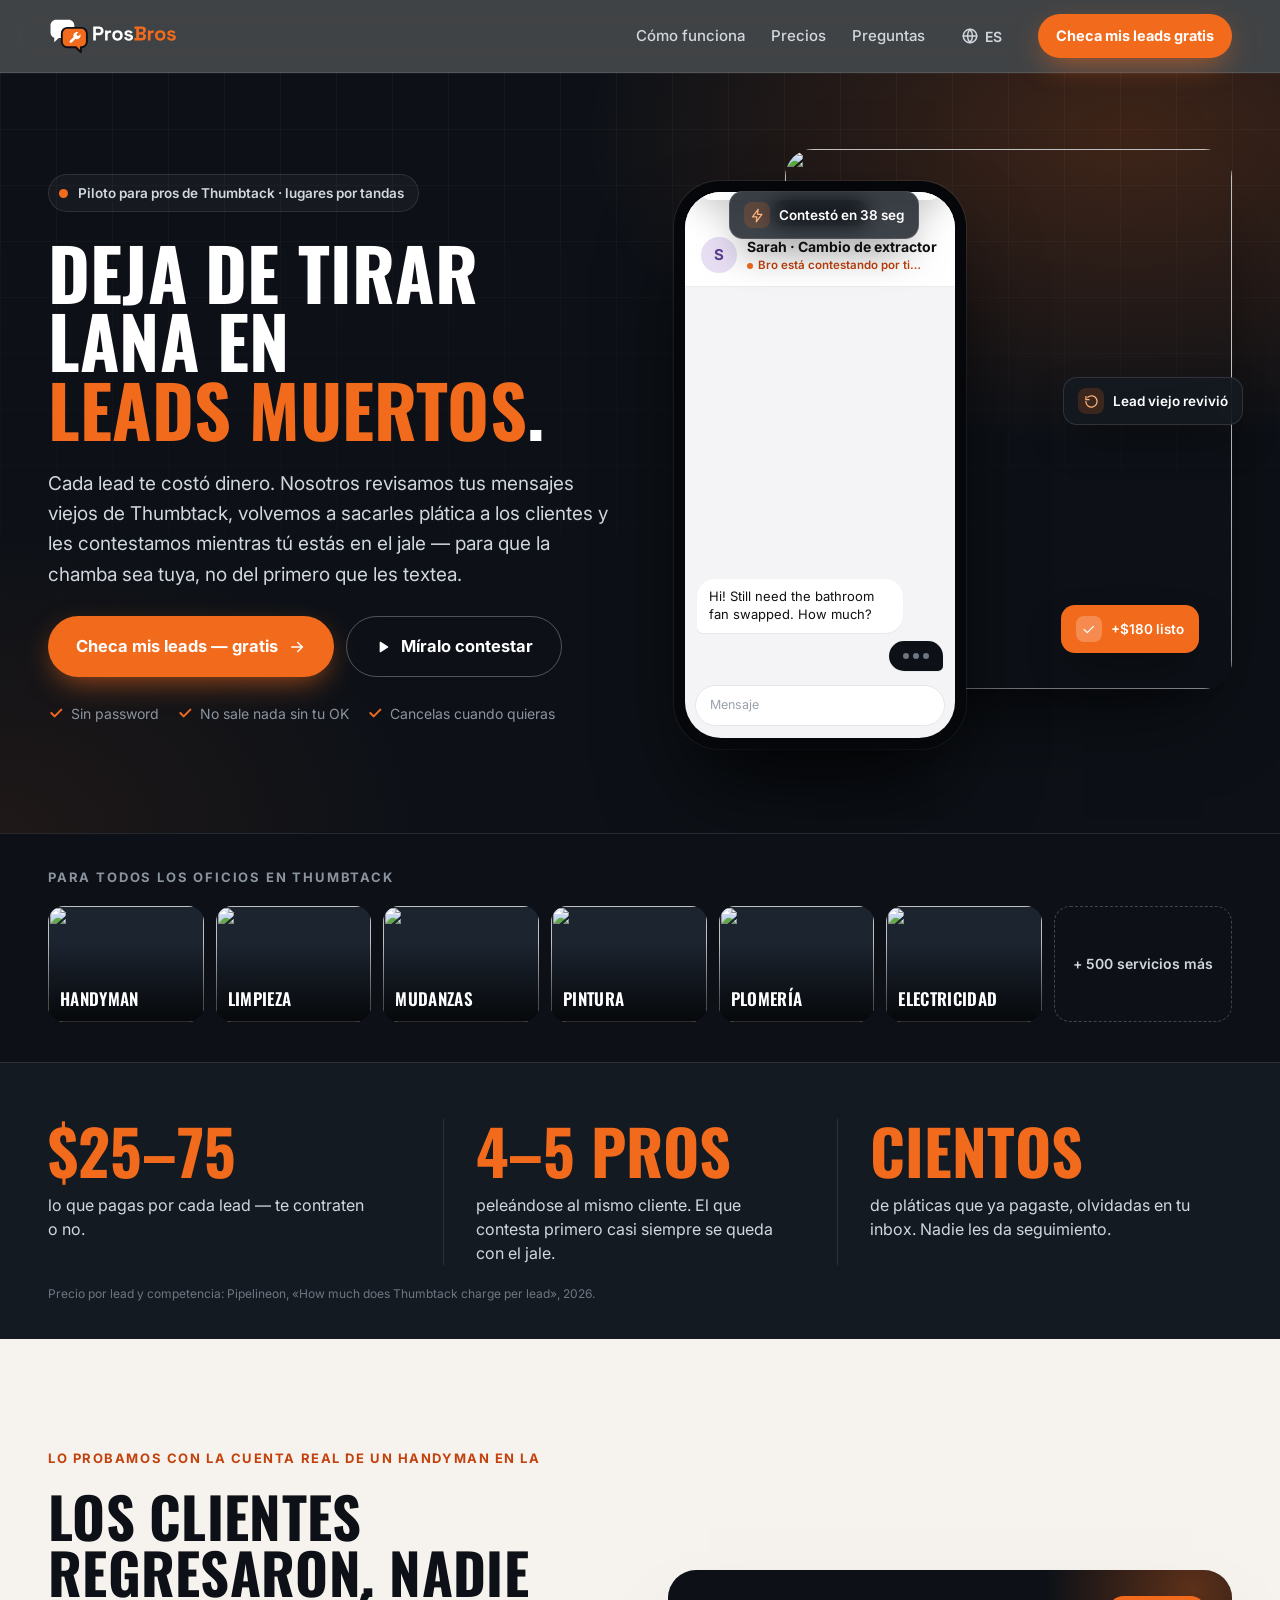
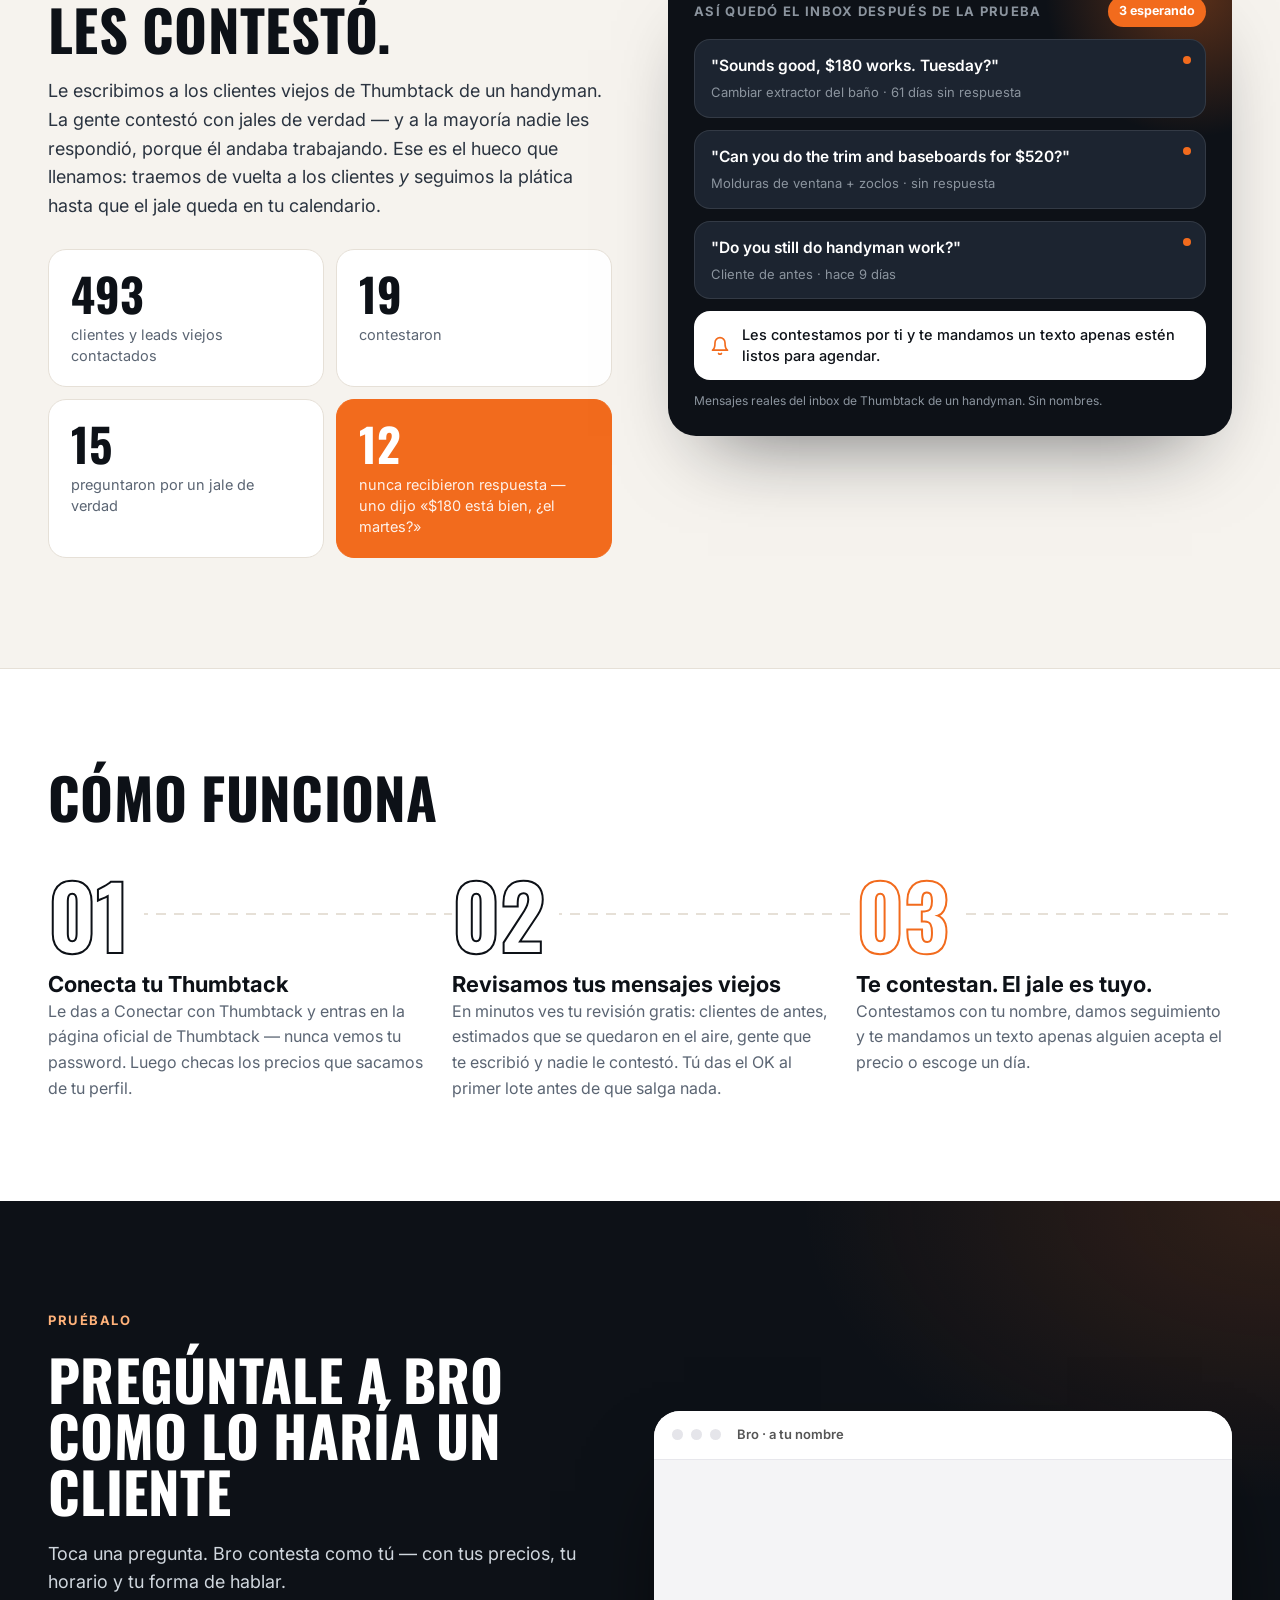
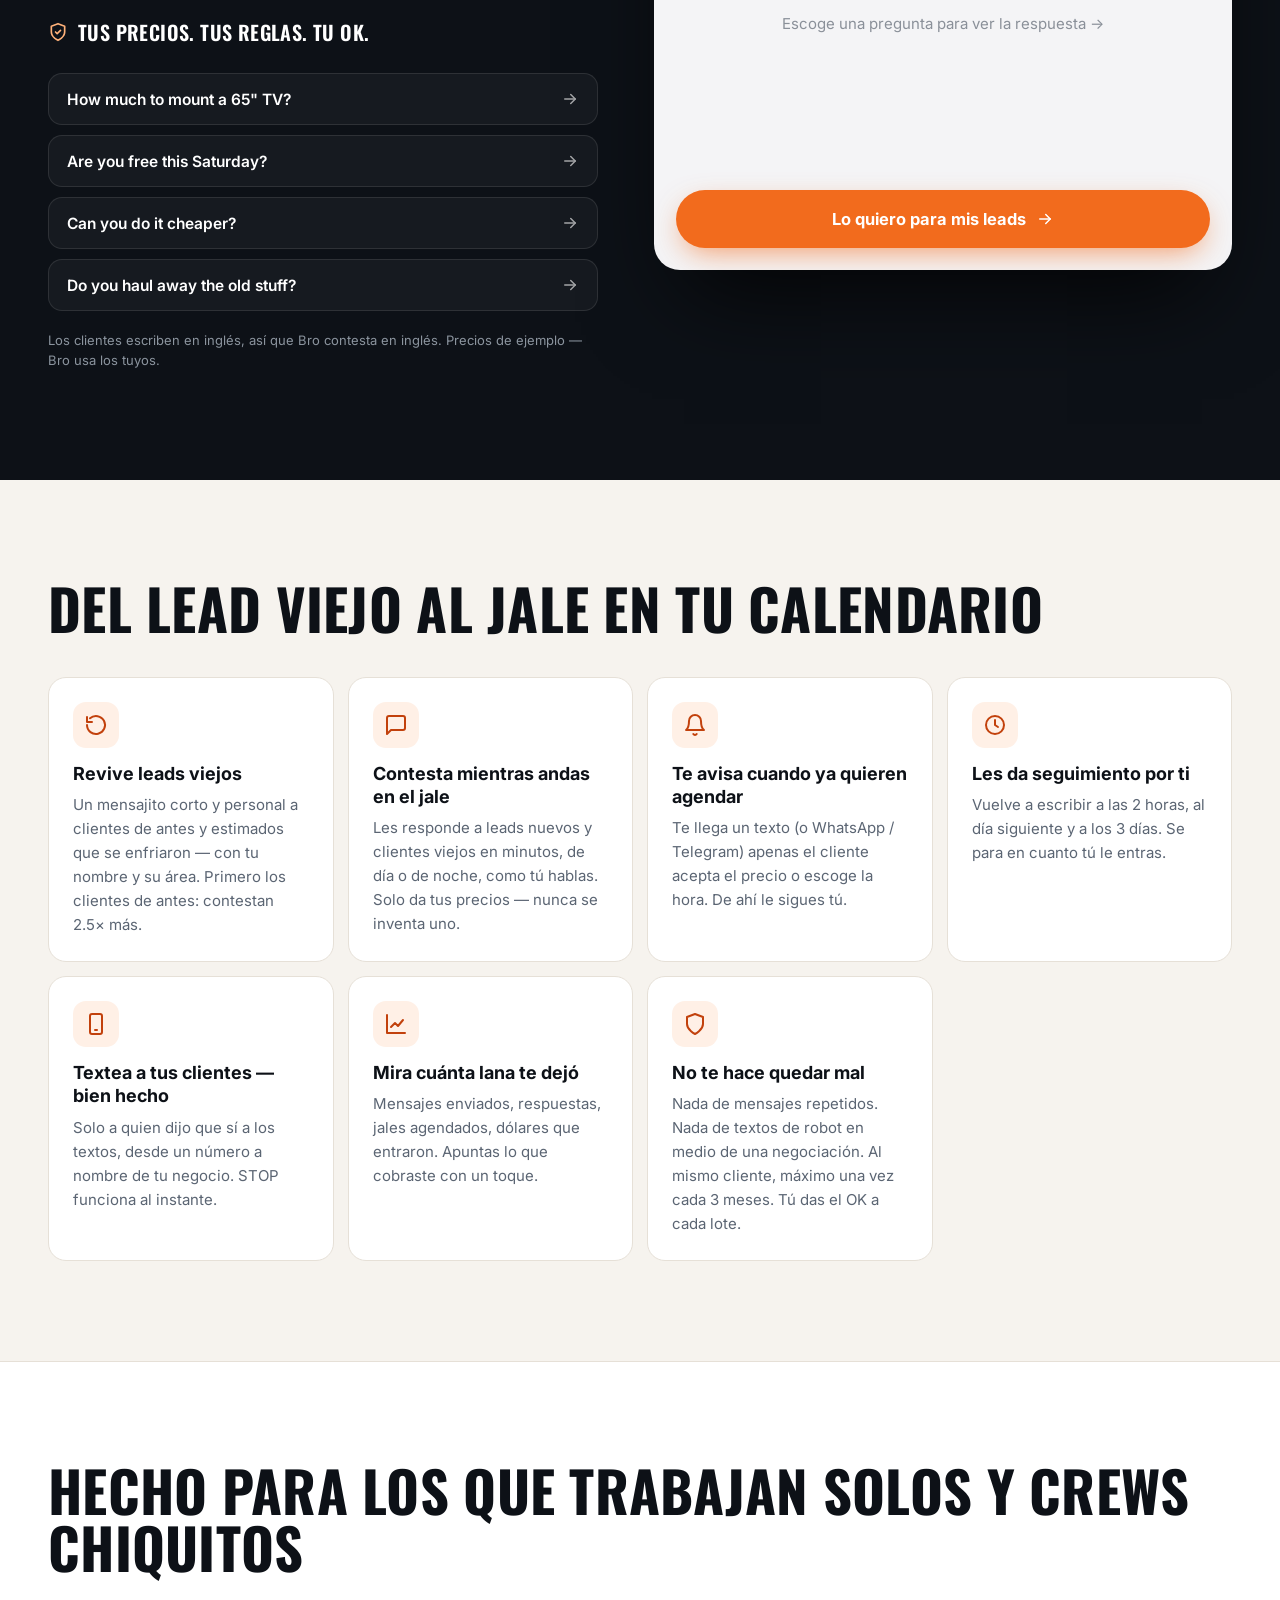
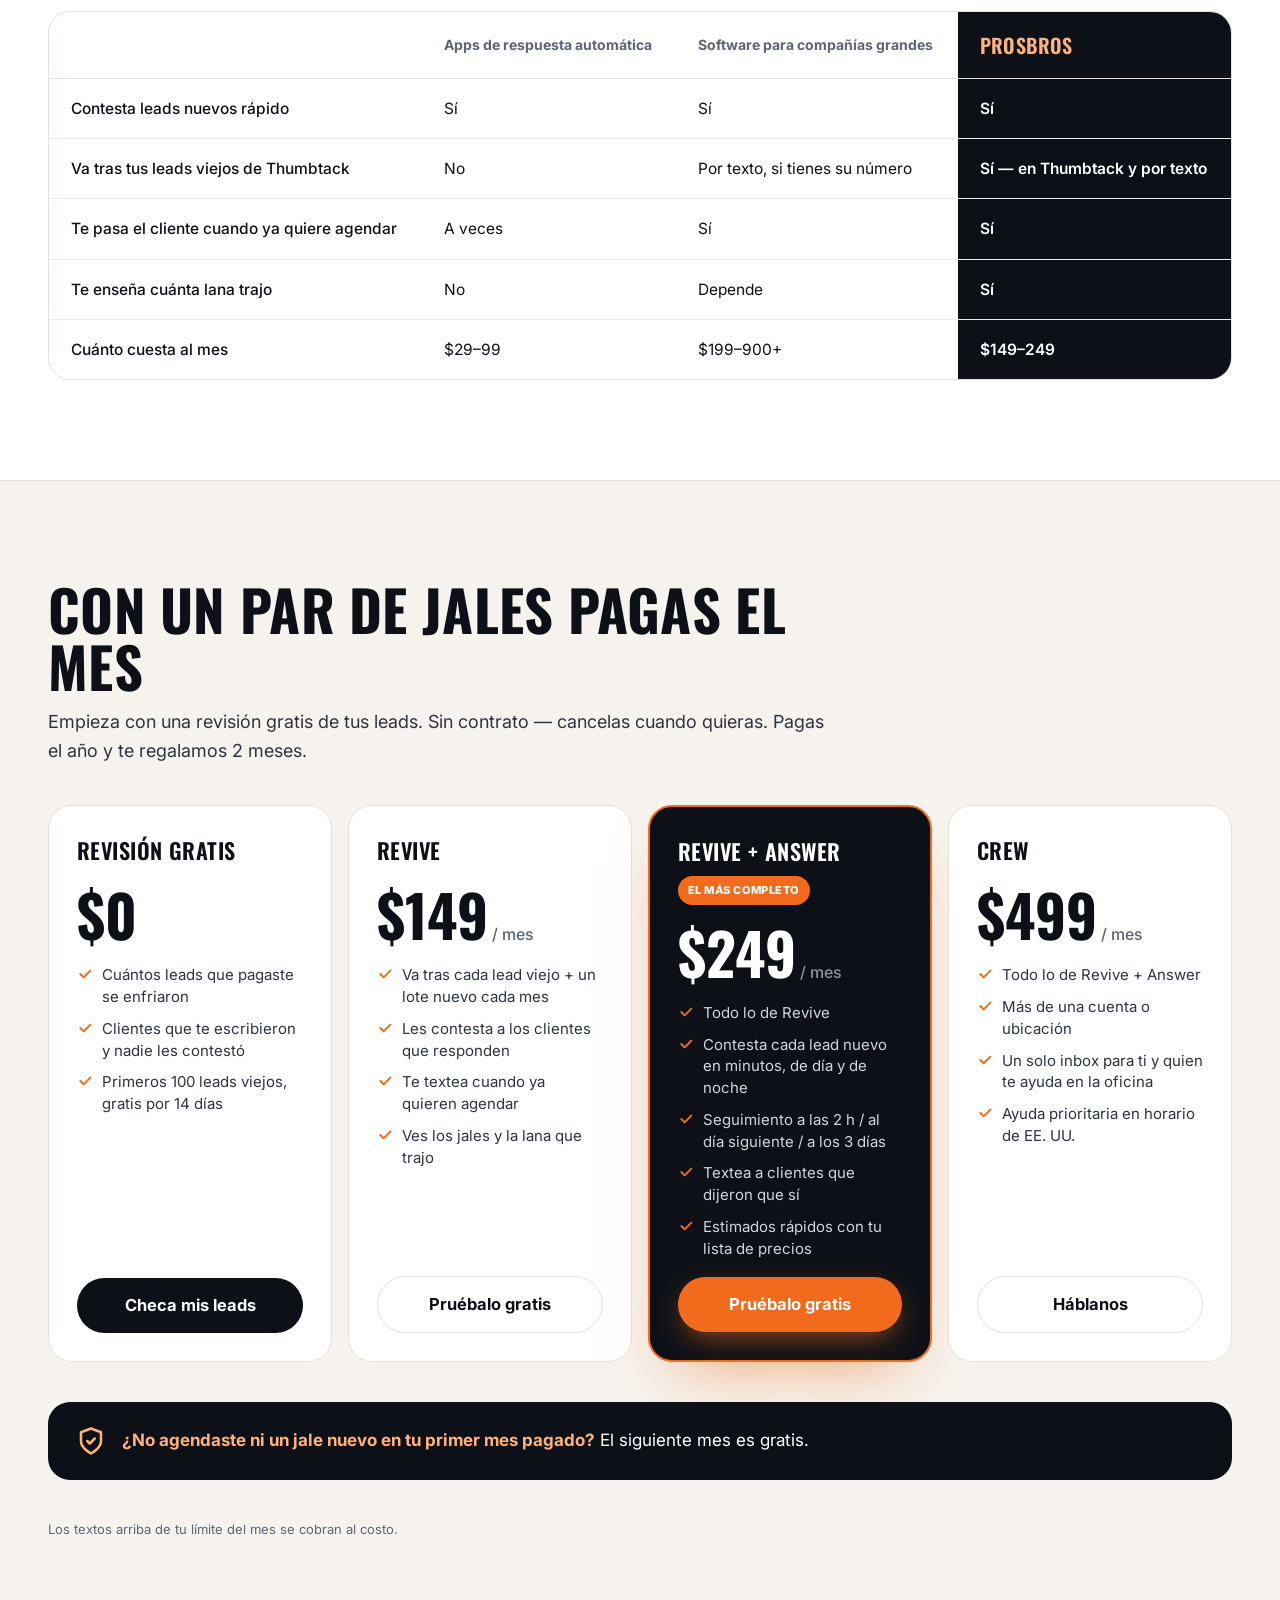
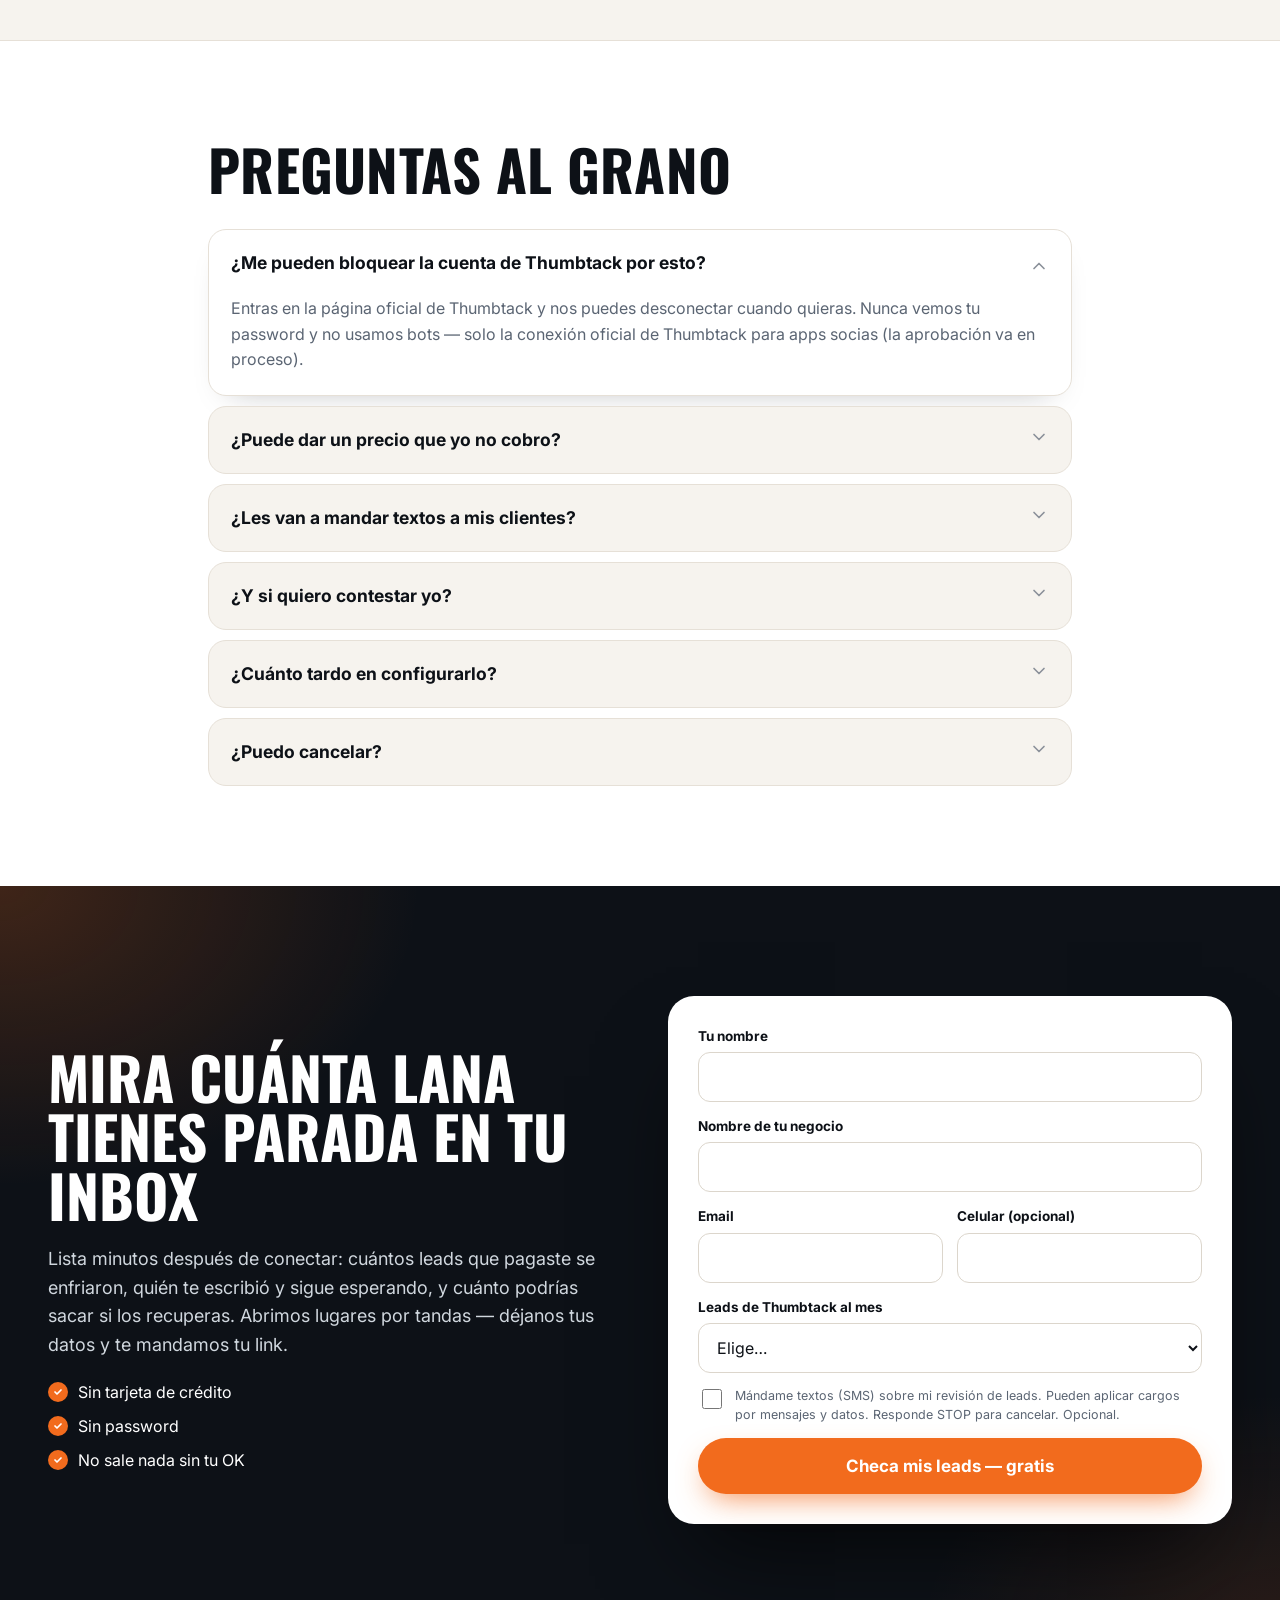
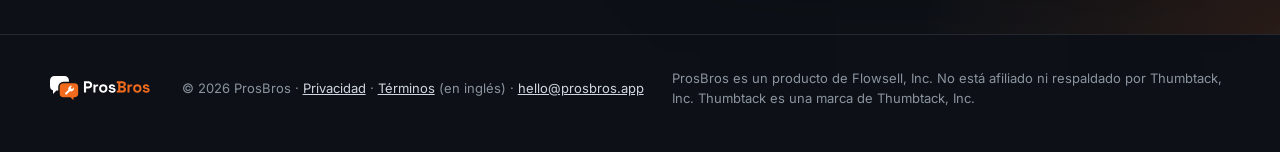
==== commit 095f959e: "Align promises: pilot status, ready-to-book handoff, demo rule tags, honest guarantee and badge Co-A" ====
--- a/es/index.html
+++ b/es/index.html
@@ -39,7 +39,7 @@
 <link rel="stylesheet" href="https://fonts.googleapis.com/css2?family=Inter:wght@400;500;600;700;800&family=Oswald:wght@500;600;700&display=swap">
 <link rel="stylesheet" href="/assets/site.css?v=2">
 <script>(function(d){d.className+=' js fl';var done=function(){d.className=d.className.replace(' fl','');};if(document.fonts&&document.fonts.ready){document.fonts.ready.then(done);}setTimeout(done,900);})(document.documentElement);</script>
-<script type="application/ld+json">[{"@context": "https://schema.org", "@type": "Organization", "name": "ProsBros", "url": "https://prosbros.app", "logo": "https://prosbros.app/icon-512.png", "email": "hello@prosbros.app", "slogan": "Every Pro Needs a Bro", "parentOrganization": {"@type": "Organization", "name": "Flowsell, Inc."}}, {"@context": "https://schema.org", "@type": "SoftwareApplication", "name": "ProsBros", "url": "https://prosbros.app/es/", "inLanguage": "es", "applicationCategory": "BusinessApplication", "operatingSystem": "Web", "description": "ProsBros revive tus leads viejos de Thumbtack y les contesta a los nuevos en minutos mientras tú estás en el jale. Para handymen, limpieza, mudanzas y todos los pros.", "offers": [{"@type": "Offer", "name": "Revisión gratis", "price": "0", "priceCurrency": "USD"}, {"@type": "Offer", "name": "Revive", "price": "149", "priceCurrency": "USD"}, {"@type": "Offer", "name": "Revive + Answer", "price": "249", "priceCurrency": "USD"}, {"@type": "Offer", "name": "Crew", "price": "499", "priceCurrency": "USD"}]}, {"@context": "https://schema.org", "@type": "FAQPage", "inLanguage": "es", "mainEntity": [{"@type": "Question", "name": "¿Me pueden bloquear la cuenta de Thumbtack por esto?", "acceptedAnswer": {"@type": "Answer", "text": "Entras en la página oficial de Thumbtack y nos puedes desconectar cuando quieras. Nunca vemos tu password y no usamos bots — solo la conexión oficial de Thumbtack para apps socias (la aprobación va en proceso)."}}, {"@type": "Question", "name": "¿Puede dar un precio que yo no cobro?", "acceptedAnswer": {"@type": "Answer", "text": "No. Solo da los precios que tú le pones. Jales especiales, descuentos, horarios — eso te lo pasa a ti."}}, {"@type": "Question", "name": "¿Les van a mandar textos a mis clientes?", "acceptedAnswer": {"@type": "Answer", "text": "Solo a los que dijeron que sí a los textos, desde un número a nombre de tu negocio. Cada texto dice de quién es, y STOP funciona al instante."}}, {"@type": "Question", "name": "¿Y si quiero contestar yo?", "acceptedAnswer": {"@type": "Answer", "text": "Contesta y ya. En cuanto tú respondes, se hace a un lado con ese cliente."}}, {"@type": "Question", "name": "¿Cuánto tardo en configurarlo?", "acceptedAnswer": {"@type": "Answer", "text": "Unos 10 minutos, tú solo: conectas Thumbtack, checas tus precios y das el OK al primer lote. ¿Quieres una mano? Agenda una llamada gratis de 15 minutos."}}, {"@type": "Question", "name": "¿Puedo cancelar?", "acceptedAnswer": {"@type": "Answer", "text": "Cuando quieras. Sin contrato y sin cobro de instalación."}}]}]</script>
+<script type="application/ld+json">[{"@context": "https://schema.org", "@type": "Organization", "name": "ProsBros", "url": "https://prosbros.app", "logo": "https://prosbros.app/icon-512.png", "email": "hello@prosbros.app", "slogan": "Every Pro Needs a Bro", "parentOrganization": {"@type": "Organization", "name": "Flowsell, Inc."}}, {"@context": "https://schema.org", "@type": "SoftwareApplication", "name": "ProsBros", "url": "https://prosbros.app/es/", "inLanguage": "es", "applicationCategory": "BusinessApplication", "operatingSystem": "Web", "description": "ProsBros revive tus leads viejos de Thumbtack y les contesta a los nuevos en minutos mientras tú estás en el jale. Para handymen, limpieza, mudanzas y todos los pros.", "offers": [{"@type": "Offer", "name": "Revisión gratis", "price": "0", "priceCurrency": "USD"}, {"@type": "Offer", "name": "Revive", "price": "149", "priceCurrency": "USD"}, {"@type": "Offer", "name": "Revive + Answer", "price": "249", "priceCurrency": "USD"}, {"@type": "Offer", "name": "Crew", "price": "499", "priceCurrency": "USD"}]}, {"@context": "https://schema.org", "@type": "FAQPage", "inLanguage": "es", "mainEntity": [{"@type": "Question", "name": "¿Me pueden bloquear la cuenta de Thumbtack por esto?", "acceptedAnswer": {"@type": "Answer", "text": "Entras en la página oficial de Thumbtack y nos puedes desconectar cuando quieras. Nunca vemos tu password y no usamos bots — solo la conexión oficial de Thumbtack para apps socias (la aprobación va en proceso)."}}, {"@type": "Question", "name": "¿Puede dar un precio que yo no cobro?", "acceptedAnswer": {"@type": "Answer", "text": "No. Solo da los precios que tú le pones. Jales especiales, descuentos, horarios — eso te lo pasa a ti."}}, {"@type": "Question", "name": "¿Les van a mandar textos a mis clientes?", "acceptedAnswer": {"@type": "Answer", "text": "Solo a los que dijeron que sí a los textos, desde un número a nombre de tu negocio. Cada texto dice de quién es, y STOP funciona al instante."}}, {"@type": "Question", "name": "¿Y si quiero contestar yo?", "acceptedAnswer": {"@type": "Answer", "text": "Contesta y ya. En cuanto tú respondes, se hace a un lado con ese cliente."}}, {"@type": "Question", "name": "¿Cuánto tardo en configurarlo?", "acceptedAnswer": {"@type": "Answer", "text": "Cuando se abra tu lugar en el piloto: unos 10 minutos, tú solo: conectas Thumbtack, checas tus precios y das el OK al primer lote. ¿Quieres una mano? Agenda una llamada gratis de 15 minutos."}}, {"@type": "Question", "name": "¿Puedo cancelar?", "acceptedAnswer": {"@type": "Answer", "text": "Cuando quieras. Sin contrato y sin cobro de instalación."}}]}]</script>
 <script>
 !function(t,e){var o,n,p,r;e.__SV||(window.posthog=e,e._i=[],e.init=function(i,s,a){function g(t,e){var o=e.split(".");2==o.length&&(t=t[o[0]],e=o[1]),t[e]=function(){t.push([e].concat(Array.prototype.slice.call(arguments,0)))}}(p=t.createElement("script")).type="text/javascript",p.crossOrigin="anonymous",p.async=!0,p.src=s.api_host.replace(".i.posthog.com","-assets.i.posthog.com")+"/static/array.js",(r=t.getElementsByTagName("script")[0]).parentNode.insertBefore(p,r);var u=e;for(void 0!==a?u=e[a]=[]:a="posthog",u.people=u.people||[],u.toString=function(t){var e="posthog";return"posthog"!==a&&(e+="."+a),t||(e+=" (stub)"),e},u.people.toString=function(){return u.toString(1)+".people (stub)"},o="init capture register register_once register_for_session unregister unregister_for_session getFeatureFlag getFeatureFlagPayload isFeatureEnabled reloadFeatureFlags updateEarlyAccessFeatureEnrollment getEarlyAccessFeatures on onFeatureFlags onSessionId getSurveys getActiveMatchingSurveys renderSurvey canRenderSurvey getNextSurveyStep identify setPersonProperties group resetGroups setPersonPropertiesForFlags resetPersonPropertiesForFlags setGroupPropertiesForFlags resetGroupPropertiesForFlags reset get_distinct_id getGroups get_session_id get_session_replay_url alias set_config startSessionRecording stopSessionRecording sessionRecordingStarted captureException loadToolbar get_property getSessionProperty createPersonProfile opt_in_capturing opt_out_capturing has_opted_in_capturing has_opted_out_capturing clear_opt_in_out_capturing debug".split(" "),n=0;n<o.length;n++)g(u,o[n]);e._i.push([i,s,a])},e.__SV=1)}(document,window.posthog||[]);
 posthog.init('phc_qAn2hvdsVW6jbmNr34Cai64jjH8Tg7cp7eCmxoNk42ak',{api_host:'https://us.i.posthog.com',person_profiles:'identified_only'});
@@ -57,37 +57,37 @@
 <main>
 <section id="top" class="hero dark"><div class="wrap">
 <div class="hero-l">
-<span class="badge rv"><span class="pulse"></span>Hecho para pros de Thumbtack</span>
+<span class="badge rv"><span class="pulse"></span>Piloto para pros de Thumbtack · lugares por tandas</span>
 <h1 class="rv d1">Deja de tirar lana en <span class="hl">leads muertos</span>.</h1>
 <p class="sub rv d2">Cada lead te costó dinero. Nosotros revisamos tus mensajes viejos de Thumbtack, volvemos a sacarles plática a los clientes y les contestamos mientras tú estás en el jale — para que la chamba sea tuya, no del primero que les textea.</p>
 <div class="ctas rv d3"><a class="btn btn-brand" href="#audit" id="hero-cta">Checa mis leads — gratis <svg aria-hidden="true" width="18" height="18" viewBox="0 0 24 24" fill="none" stroke="#fff" stroke-width="2" stroke-linecap="round" stroke-linejoin="round"><path d="M5 12h14"/><path d="M13 6l6 6-6 6"/></svg></a><a class="btn btn-ghost" href="#demo"><svg aria-hidden="true" width="16" height="16" viewBox="0 0 24 24" fill="none" stroke="#fff" stroke-width="2" stroke-linecap="round" stroke-linejoin="round"><path d="M8 5v14l11-7z" fill="currentColor"/></svg> Míralo contestar</a></div>
-<ul class="trust rv d3"><li>Sin password</li><li>Lo armas tú solo en 10 minutos</li><li>Cancelas cuando quieras</li></ul>
-<div class="mproof"><span class="ic"><svg aria-hidden="true" width="18" height="18" viewBox="0 0 24 24" fill="none" stroke="#fff" stroke-width="2" stroke-linecap="round" stroke-linejoin="round"><rect x="3" y="5" width="18" height="16" rx="2"/><path d="M3 10h18M8 3v4M16 3v4"/></svg></span><div><b>Nuevo jale agendado</b><small>$180 · mar 9:00 AM · Sarah</small></div><span class="tag"><svg aria-hidden="true" width="13" height="13" viewBox="0 0 24 24" fill="none" stroke="#FFB27A" stroke-width="2" stroke-linecap="round" stroke-linejoin="round"><path d="M13 2L4 14h7l-1 8 9-12h-7z"/></svg>Contestó en 38 seg</span></div>
+<ul class="trust rv d3"><li>Sin password</li><li>No sale nada sin tu OK</li><li>Cancelas cuando quieras</li></ul>
+<div class="mproof"><span class="ic"><svg aria-hidden="true" width="18" height="18" viewBox="0 0 24 24" fill="none" stroke="#fff" stroke-width="2" stroke-linecap="round" stroke-linejoin="round"><rect x="3" y="5" width="18" height="16" rx="2"/><path d="M3 10h18M8 3v4M16 3v4"/></svg></span><div><b>Listo para agendar — ¿confirmas?</b><small>Sarah · $180 · mar 9:00 AM</small></div><span class="tag"><svg aria-hidden="true" width="13" height="13" viewBox="0 0 24 24" fill="none" stroke="#FFB27A" stroke-width="2" stroke-linecap="round" stroke-linejoin="round"><path d="M13 2L4 14h7l-1 8 9-12h-7z"/></svg>Contestó en 38 seg</span></div>
 </div>
 <div class="vis rv d2" aria-hidden="true">
 <div class="photo"><img src="https://images.unsplash.com/photo-1505798577917-a65157d3320a?auto=format&fit=crop&w=1100&q=70" alt="" width="900" height="1100" fetchpriority="high"></div>
 <div class="phone"><div class="scr" id="phone">
 <span class="notch"></span>
-<div class="notif" id="notif"><span class="ic"><svg aria-hidden="true" width="18" height="18" viewBox="0 0 24 24" fill="none" stroke="#fff" stroke-width="2" stroke-linecap="round" stroke-linejoin="round"><rect x="3" y="5" width="18" height="16" rx="2"/><path d="M3 10h18M8 3v4M16 3v4"/></svg></span><div><b>Nuevo jale agendado</b><small>$180 · mar 9:00 AM · Sarah</small></div></div>
+<div class="notif" id="notif"><span class="ic"><svg aria-hidden="true" width="18" height="18" viewBox="0 0 24 24" fill="none" stroke="#fff" stroke-width="2" stroke-linecap="round" stroke-linejoin="round"><rect x="3" y="5" width="18" height="16" rx="2"/><path d="M3 10h18M8 3v4M16 3v4"/></svg></span><div><b>Listo para agendar — ¿confirmas?</b><small>Sarah · $180 · mar 9:00 AM</small></div></div>
 <div class="ph-h"><span class="av">S</span><div><b>Sarah · Cambio de extractor</b><small><i></i>Bro está contestando por ti…</small></div></div>
-<div class="chat"><div class="bub typing" aria-hidden="true"><i></i><i></i><i></i></div><div class="bub c">Hi! Still need the bathroom fan swapped. How much?</div><div class="bub typing b" aria-hidden="true"><i></i><i></i><i></i></div><div class="bub b">Hey Sarah! Yep, I can do it. Fan swap is $180, parts included. I&#x27;ve got Tue 9am or Wed 2pm — which works?</div><div class="bub typing" aria-hidden="true"><i></i><i></i><i></i></div><div class="bub c">Sounds good, $180 works. Tuesday?</div><div class="bub typing b" aria-hidden="true"><i></i><i></i><i></i></div><div class="bub b">Done ✅ Tuesday 9am. See you then!</div></div>
+<div class="chat"><div class="bub typing" aria-hidden="true"><i></i><i></i><i></i></div><div class="bub c">Hi! Still need the bathroom fan swapped. How much?</div><div class="bub typing b" aria-hidden="true"><i></i><i></i><i></i></div><div class="bub b">Hey Sarah! Yep, I can do it. Fan swap is $180, parts included. I&#x27;ve got Tue 9am or Wed 2pm — which works?</div><div class="bub typing" aria-hidden="true"><i></i><i></i><i></i></div><div class="bub c">Sounds good, $180 works. Tuesday?</div><div class="bub typing b" aria-hidden="true"><i></i><i></i><i></i></div><div class="bub b">Perfect — penciling you in for Tue 9am. I&#x27;ll confirm shortly 👍</div></div>
 <div class="ph-in">Mensaje</div>
 </div></div>
 <span class="chip c1"><span class="dot"><svg aria-hidden="true" width="15" height="15" viewBox="0 0 24 24" fill="none" stroke="#FFB27A" stroke-width="2" stroke-linecap="round" stroke-linejoin="round"><path d="M13 2L4 14h7l-1 8 9-12h-7z"/></svg></span>Contestó en 38 seg</span>
 <span class="chip c2"><span class="dot"><svg aria-hidden="true" width="15" height="15" viewBox="0 0 24 24" fill="none" stroke="#FFB27A" stroke-width="2" stroke-linecap="round" stroke-linejoin="round"><path d="M3 12a9 9 0 1 0 3-6.7"/><path d="M3 4v5h5"/></svg></span>Lead viejo revivió</span>
-<span class="chip c3"><span class="dot"><svg aria-hidden="true" width="15" height="15" viewBox="0 0 24 24" fill="none" stroke="#fff" stroke-width="2" stroke-linecap="round" stroke-linejoin="round"><path d="M5 12l5 5L20 7"/></svg></span>+$180 agendado</span>
+<span class="chip c3"><span class="dot"><svg aria-hidden="true" width="15" height="15" viewBox="0 0 24 24" fill="none" stroke="#fff" stroke-width="2" stroke-linecap="round" stroke-linejoin="round"><path d="M5 12l5 5L20 7"/></svg></span>+$180 listo</span>
 </div>
 </div></section>
 <section class="trades"><div class="wrap"><h2>Para todos los oficios en Thumbtack</h2><ul class="tr-g"><li class="tr"><img src="https://images.unsplash.com/photo-1765518440022-10242cc86895?auto=format&fit=crop&w=420&q=70&h=300" alt="" loading="lazy" width="420" height="300"><span>Handyman</span></li><li class="tr"><img src="https://images.unsplash.com/photo-1686178827149-6d55c72d81df?auto=format&fit=crop&w=420&q=70&h=300" alt="" loading="lazy" width="420" height="300"><span>Limpieza</span></li><li class="tr"><img src="https://images.unsplash.com/photo-1694715669993-ea0022b470f7?auto=format&fit=crop&w=420&q=70&h=300" alt="" loading="lazy" width="420" height="300"><span>Mudanzas</span></li><li class="tr"><img src="https://images.unsplash.com/photo-1717281234297-3def5ae3eee1?auto=format&fit=crop&w=420&q=70&h=300" alt="" loading="lazy" width="420" height="300"><span>Pintura</span></li><li class="tr"><img src="https://images.unsplash.com/photo-1676210134188-4c05dd172f89?auto=format&fit=crop&w=420&q=70&h=300" alt="" loading="lazy" width="420" height="300"><span>Plomería</span></li><li class="tr"><img src="https://images.unsplash.com/photo-1682345262055-8f95f3c513ea?auto=format&fit=crop&w=420&q=70&h=300" alt="" loading="lazy" width="420" height="300"><span>Electricidad</span></li><li class="tr-more">+ 500 servicios más</li></ul></div></section>
 <section class="stats dark"><div class="wrap stats-g"><div class="stat rv"><p class="n">$25–75</p><p class="t">lo que pagas por cada lead — te contraten o no.</p></div><div class="stat rv d1"><p class="n">4–5 pros</p><p class="t">peleándose al mismo cliente. El que contesta primero casi siempre se queda con el jale.</p></div><div class="stat rv d2"><p class="n">Cientos</p><p class="t">de pláticas que ya pagaste, olvidadas en tu inbox. Nadie les da seguimiento.</p></div></div><p class="wrap src">Precio por lead y competencia: Pipelineon, «How much does Thumbtack charge per lead», 2026.</p></section>
 <section class="pilot"><div class="wrap">
-<div class="pilot-l rv"><p class="eyebrow">Lo probamos con la cuenta real de un handyman en LA</p><h2 class="h2">Los clientes regresaron. Nadie les contestó.</h2><p class="lead">Le escribimos a los clientes viejos de Thumbtack de un handyman. La gente contestó con jales de verdad — y a la mayoría nadie les respondió, porque él andaba trabajando. Ese es el hueco que llenamos: traemos de vuelta a los clientes <em>y</em> seguimos la plática hasta que el jale queda en tu calendario.</p><div class="pilot-g"><div class="pc"><p class="n">493</p><p class="t">clientes y leads viejos contactados</p></div><div class="pc"><p class="n">19</p><p class="t">contestaron — 15 con un jale de verdad</p></div><div class="pc"><p class="n">8.6%</p><p class="t">de los clientes de antes contestó — 2.5× más que los leads viejos</p></div><div class="pc hot"><p class="n">12</p><p class="t">nunca recibieron respuesta — uno dijo «$180 está bien, ¿el martes?»</p></div></div></div>
+<div class="pilot-l rv"><p class="eyebrow">Lo probamos con la cuenta real de un handyman en LA</p><h2 class="h2">Los clientes regresaron. Nadie les contestó.</h2><p class="lead">Le escribimos a los clientes viejos de Thumbtack de un handyman. La gente contestó con jales de verdad — y a la mayoría nadie les respondió, porque él andaba trabajando. Ese es el hueco que llenamos: traemos de vuelta a los clientes <em>y</em> seguimos la plática hasta que el jale queda en tu calendario.</p><div class="pilot-g"><div class="pc"><p class="n">493</p><p class="t">clientes y leads viejos contactados</p></div><div class="pc"><p class="n">19</p><p class="t">contestaron</p></div><div class="pc"><p class="n">15</p><p class="t">preguntaron por un jale de verdad</p></div><div class="pc hot"><p class="n">12</p><p class="t">nunca recibieron respuesta — uno dijo «$180 está bien, ¿el martes?»</p></div></div></div>
 <div class="case rv d2"><div class="case-h"><p>Así quedó el inbox después de la prueba</p><span class="pill">3 esperando</span></div><div class="msg"><b>"Sounds good, $180 works. Tuesday?"</b><small>Cambiar extractor del baño · 61 días sin respuesta</small></div><div class="msg"><b>"Can you do the trim and baseboards for $520?"</b><small>Molduras de ventana + zoclos · sin respuesta</small></div><div class="msg"><b>"Do you still do handyman work?"</b><small>Cliente de antes · hace 9 días</small></div>
 <div class="bell"><svg aria-hidden="true" width="20" height="20" viewBox="0 0 24 24" fill="none" stroke="#F26B1D" stroke-width="2" stroke-linecap="round" stroke-linejoin="round"><path d="M18 8a6 6 0 0 0-12 0c0 7-3 9-3 9h18s-3-2-3-9"/><path d="M13.7 21a2 2 0 0 1-3.4 0"/></svg><p>Les contestamos por ti y te mandamos un texto apenas estén listos para agendar.</p></div><p class="case-cap">Mensajes reales del inbox de Thumbtack de un handyman. Sin nombres.</p></div>
 </div></section>
 <section id="how" class="how"><div class="wrap"><h2 class="h2 rv">Cómo funciona</h2><ol class="steps"><li class="step rv"><span class="num">01</span><div><h3>Conecta tu Thumbtack</h3><p>Le das a Conectar con Thumbtack y entras en la página oficial de Thumbtack — nunca vemos tu password. Luego checas los precios que sacamos de tu perfil.</p></div></li><li class="step rv d1"><span class="num">02</span><div><h3>Revisamos tus mensajes viejos</h3><p>En minutos ves tu revisión gratis: clientes de antes, estimados que se quedaron en el aire, gente que te escribió y nadie le contestó. Tú das el OK al primer lote antes de que salga nada.</p></div></li><li class="step rv d2"><span class="num">03</span><div><h3>Te contestan. El jale es tuyo.</h3><p>Contestamos con tu nombre, damos seguimiento y te mandamos un texto apenas alguien acepta el precio o escoge un día.</p></div></li></ol></div></section>
 <section id="demo" class="demo dark"><div class="wrap">
-<div class="demo-l rv"><p class="eyebrow">Pruébalo</p><h2 class="h2">Pregúntale a Bro como lo haría un cliente</h2><p class="lead">Toca una pregunta. Bro contesta como tú — con tus precios, tu horario y tu forma de hablar.</p><div class="qs" role="group"><button type="button" class="q" data-i="0" aria-pressed="false">How much to mount a 65&quot; TV?<svg aria-hidden="true" width="18" height="18" viewBox="0 0 24 24" fill="none" stroke="#fff" stroke-width="2" stroke-linecap="round" stroke-linejoin="round"><path d="M5 12h14"/><path d="M13 6l6 6-6 6"/></svg></button><button type="button" class="q" data-i="1" aria-pressed="false">Are you free this Saturday?<svg aria-hidden="true" width="18" height="18" viewBox="0 0 24 24" fill="none" stroke="#fff" stroke-width="2" stroke-linecap="round" stroke-linejoin="round"><path d="M5 12h14"/><path d="M13 6l6 6-6 6"/></svg></button><button type="button" class="q" data-i="2" aria-pressed="false">Can you do it cheaper?<svg aria-hidden="true" width="18" height="18" viewBox="0 0 24 24" fill="none" stroke="#fff" stroke-width="2" stroke-linecap="round" stroke-linejoin="round"><path d="M5 12h14"/><path d="M13 6l6 6-6 6"/></svg></button><button type="button" class="q" data-i="3" aria-pressed="false">Do you haul away the old stuff?<svg aria-hidden="true" width="18" height="18" viewBox="0 0 24 24" fill="none" stroke="#fff" stroke-width="2" stroke-linecap="round" stroke-linejoin="round"><path d="M5 12h14"/><path d="M13 6l6 6-6 6"/></svg></button></div><p class="demo-note">Los clientes escriben en inglés, así que Bro contesta en inglés. Precios de ejemplo — Bro usa los tuyos.</p></div>
+<div class="demo-l rv"><p class="eyebrow">Pruébalo</p><h2 class="h2">Pregúntale a Bro como lo haría un cliente</h2><p class="lead">Toca una pregunta. Bro contesta como tú — con tus precios, tu horario y tu forma de hablar.</p><p class="ctrl"><svg aria-hidden="true" width="20" height="20" viewBox="0 0 24 24" fill="none" stroke="#FFB27A" stroke-width="2" stroke-linecap="round" stroke-linejoin="round"><path d="M12 22s8-4 8-10V5l-8-3-8 3v7c0 6 8 10 8 10z"/><path d="M9 12l2 2 4-4"/></svg>Tus precios. Tus reglas. Tu OK.</p><div class="qs" role="group"><button type="button" class="q" data-i="0" aria-pressed="false">How much to mount a 65&quot; TV?<svg aria-hidden="true" width="18" height="18" viewBox="0 0 24 24" fill="none" stroke="#fff" stroke-width="2" stroke-linecap="round" stroke-linejoin="round"><path d="M5 12h14"/><path d="M13 6l6 6-6 6"/></svg></button><button type="button" class="q" data-i="1" aria-pressed="false">Are you free this Saturday?<svg aria-hidden="true" width="18" height="18" viewBox="0 0 24 24" fill="none" stroke="#fff" stroke-width="2" stroke-linecap="round" stroke-linejoin="round"><path d="M5 12h14"/><path d="M13 6l6 6-6 6"/></svg></button><button type="button" class="q" data-i="2" aria-pressed="false">Can you do it cheaper?<svg aria-hidden="true" width="18" height="18" viewBox="0 0 24 24" fill="none" stroke="#fff" stroke-width="2" stroke-linecap="round" stroke-linejoin="round"><path d="M5 12h14"/><path d="M13 6l6 6-6 6"/></svg></button><button type="button" class="q" data-i="3" aria-pressed="false">Do you haul away the old stuff?<svg aria-hidden="true" width="18" height="18" viewBox="0 0 24 24" fill="none" stroke="#fff" stroke-width="2" stroke-linecap="round" stroke-linejoin="round"><path d="M5 12h14"/><path d="M13 6l6 6-6 6"/></svg></button></div><p class="demo-note">Los clientes escriben en inglés, así que Bro contesta en inglés. Precios de ejemplo — Bro usa los tuyos.</p></div>
 <div class="win rv d2"><div class="win-h"><i></i><i></i><i></i><span>Bro · a tu nombre</span></div><div class="log" id="log" aria-live="polite"><p class="empty">Escoge una pregunta para ver la respuesta →</p></div><div class="win-cta"><a class="btn btn-brand" href="#audit">Lo quiero para mis leads <svg aria-hidden="true" width="18" height="18" viewBox="0 0 24 24" fill="none" stroke="#fff" stroke-width="2" stroke-linecap="round" stroke-linejoin="round"><path d="M5 12h14"/><path d="M13 6l6 6-6 6"/></svg></a></div></div>
 </div></section>
 <section class="feat"><div class="wrap"><h2 class="h2 rv">Del lead viejo al jale en tu calendario</h2><p class="feat-hint">Toca cualquiera para ver más</p><div class="feat-g"><div class="fi rv"><button type="button" class="fi-h" aria-expanded="false"><span class="ico"><svg aria-hidden="true" width="24" height="24" viewBox="0 0 24 24" fill="none" stroke="#C2410C" stroke-width="2" stroke-linecap="round" stroke-linejoin="round"><path d="M3 12a9 9 0 1 0 3-6.7"/><path d="M3 4v5h5"/></svg></span><h3>Revive leads viejos</h3><span class="chev"><svg aria-hidden="true" width="20" height="20" viewBox="0 0 24 24" fill="none" stroke="#8A9099" stroke-width="2" stroke-linecap="round" stroke-linejoin="round"><path d="M6 9l6 6 6-6"/></svg></span></button><p>Un mensajito corto y personal a clientes de antes y estimados que se enfriaron — con tu nombre y su área. Primero los clientes de antes: contestan 2.5× más.</p></div><div class="fi rv d1"><button type="button" class="fi-h" aria-expanded="false"><span class="ico"><svg aria-hidden="true" width="24" height="24" viewBox="0 0 24 24" fill="none" stroke="#C2410C" stroke-width="2" stroke-linecap="round" stroke-linejoin="round"><path d="M21 15a2 2 0 0 1-2 2H7l-4 4V5a2 2 0 0 1 2-2h14a2 2 0 0 1 2 2z"/></svg></span><h3>Contesta mientras andas en el jale</h3><span class="chev"><svg aria-hidden="true" width="20" height="20" viewBox="0 0 24 24" fill="none" stroke="#8A9099" stroke-width="2" stroke-linecap="round" stroke-linejoin="round"><path d="M6 9l6 6 6-6"/></svg></span></button><p>Les responde a leads nuevos y clientes viejos en minutos, de día o de noche, como tú hablas. Solo da tus precios — nunca se inventa uno.</p></div><div class="fi rv d2"><button type="button" class="fi-h" aria-expanded="false"><span class="ico"><svg aria-hidden="true" width="24" height="24" viewBox="0 0 24 24" fill="none" stroke="#C2410C" stroke-width="2" stroke-linecap="round" stroke-linejoin="round"><path d="M18 8a6 6 0 0 0-12 0c0 7-3 9-3 9h18s-3-2-3-9"/><path d="M13.7 21a2 2 0 0 1-3.4 0"/></svg></span><h3>Te avisa cuando ya quieren agendar</h3><span class="chev"><svg aria-hidden="true" width="20" height="20" viewBox="0 0 24 24" fill="none" stroke="#8A9099" stroke-width="2" stroke-linecap="round" stroke-linejoin="round"><path d="M6 9l6 6 6-6"/></svg></span></button><p>Te llega un texto (o WhatsApp / Telegram) apenas el cliente acepta el precio o escoge la hora. De ahí le sigues tú.</p></div><div class="fi rv"><button type="button" class="fi-h" aria-expanded="false"><span class="ico"><svg aria-hidden="true" width="24" height="24" viewBox="0 0 24 24" fill="none" stroke="#C2410C" stroke-width="2" stroke-linecap="round" stroke-linejoin="round"><circle cx="12" cy="12" r="9"/><path d="M12 7v5l3 2"/></svg></span><h3>Les da seguimiento por ti</h3><span class="chev"><svg aria-hidden="true" width="20" height="20" viewBox="0 0 24 24" fill="none" stroke="#8A9099" stroke-width="2" stroke-linecap="round" stroke-linejoin="round"><path d="M6 9l6 6 6-6"/></svg></span></button><p>Vuelve a escribir a las 2 horas, al día siguiente y a los 3 días. Se para en cuanto tú le entras.</p></div><div class="fi rv d1"><button type="button" class="fi-h" aria-expanded="false"><span class="ico"><svg aria-hidden="true" width="24" height="24" viewBox="0 0 24 24" fill="none" stroke="#C2410C" stroke-width="2" stroke-linecap="round" stroke-linejoin="round"><rect x="6" y="2" width="12" height="20" rx="2"/><path d="M11 18h2"/></svg></span><h3>Textea a tus clientes — bien hecho</h3><span class="chev"><svg aria-hidden="true" width="20" height="20" viewBox="0 0 24 24" fill="none" stroke="#8A9099" stroke-width="2" stroke-linecap="round" stroke-linejoin="round"><path d="M6 9l6 6 6-6"/></svg></span></button><p>Solo a quien dijo que sí a los textos, desde un número a nombre de tu negocio. STOP funciona al instante.</p></div><div class="fi rv d2"><button type="button" class="fi-h" aria-expanded="false"><span class="ico"><svg aria-hidden="true" width="24" height="24" viewBox="0 0 24 24" fill="none" stroke="#C2410C" stroke-width="2" stroke-linecap="round" stroke-linejoin="round"><path d="M3 3v18h18"/><path d="M7 15l4-4 3 3 5-6"/></svg></span><h3>Mira cuánta lana te dejó</h3><span class="chev"><svg aria-hidden="true" width="20" height="20" viewBox="0 0 24 24" fill="none" stroke="#8A9099" stroke-width="2" stroke-linecap="round" stroke-linejoin="round"><path d="M6 9l6 6 6-6"/></svg></span></button><p>Mensajes enviados, respuestas, jales agendados, dólares que entraron. Apuntas lo que cobraste con un toque.</p></div><div class="fi rv"><button type="button" class="fi-h" aria-expanded="false"><span class="ico"><svg aria-hidden="true" width="24" height="24" viewBox="0 0 24 24" fill="none" stroke="#C2410C" stroke-width="2" stroke-linecap="round" stroke-linejoin="round"><path d="M12 22s8-4 8-10V5l-8-3-8 3v7c0 6 8 10 8 10z"/></svg></span><h3>No te hace quedar mal</h3><span class="chev"><svg aria-hidden="true" width="20" height="20" viewBox="0 0 24 24" fill="none" stroke="#8A9099" stroke-width="2" stroke-linecap="round" stroke-linejoin="round"><path d="M6 9l6 6 6-6"/></svg></span></button><p>Nada de mensajes repetidos. Nada de textos de robot en medio de una negociación. Al mismo cliente, máximo una vez cada 3 meses. Tú das el OK a cada lote.</p></div></div></div></section>
@@ -95,21 +95,21 @@
 <div class="tbl rv"><table><thead><tr><th scope="col"></th><th scope="col">Apps de respuesta automática</th><th scope="col">Software para compañías grandes</th><th scope="col" class="us">ProsBros</th></tr></thead><tbody><tr><th scope="row">Contesta leads nuevos rápido</th><td>Sí</td><td>Sí</td><td class="us">Sí</td></tr><tr><th scope="row">Va tras tus leads viejos de Thumbtack</th><td>No</td><td>Por texto, si tienes su número</td><td class="us">Sí — en Thumbtack y por texto</td></tr><tr><th scope="row">Te pasa el cliente cuando ya quiere agendar</th><td>A veces</td><td>Sí</td><td class="us">Sí</td></tr><tr><th scope="row">Te enseña cuánta lana trajo</th><td>No</td><td>Depende</td><td class="us">Sí</td></tr><tr><th scope="row">Cuánto cuesta al mes</th><td>$29–99</td><td>$199–900+</td><td class="us">$149–249</td></tr></tbody></table></div>
 <ul class="cmp-m"><li><p class="q2">Contesta leads nuevos rápido</p><p class="us"><svg aria-hidden="true" width="16" height="16" viewBox="0 0 24 24" fill="none" stroke="#C2410C" stroke-width="2" stroke-linecap="round" stroke-linejoin="round"><path d="M5 12l5 5L20 7"/></svg><span>ProsBros: Sí</span></p><p class="oth">Apps de respuesta automática: Sí · Software para compañías grandes: Sí</p></li><li><p class="q2">Va tras tus leads viejos de Thumbtack</p><p class="us"><svg aria-hidden="true" width="16" height="16" viewBox="0 0 24 24" fill="none" stroke="#C2410C" stroke-width="2" stroke-linecap="round" stroke-linejoin="round"><path d="M5 12l5 5L20 7"/></svg><span>ProsBros: Sí — en Thumbtack y por texto</span></p><p class="oth">Apps de respuesta automática: No · Software para compañías grandes: Por texto, si tienes su número</p></li><li><p class="q2">Te pasa el cliente cuando ya quiere agendar</p><p class="us"><svg aria-hidden="true" width="16" height="16" viewBox="0 0 24 24" fill="none" stroke="#C2410C" stroke-width="2" stroke-linecap="round" stroke-linejoin="round"><path d="M5 12l5 5L20 7"/></svg><span>ProsBros: Sí</span></p><p class="oth">Apps de respuesta automática: A veces · Software para compañías grandes: Sí</p></li><li><p class="q2">Te enseña cuánta lana trajo</p><p class="us"><svg aria-hidden="true" width="16" height="16" viewBox="0 0 24 24" fill="none" stroke="#C2410C" stroke-width="2" stroke-linecap="round" stroke-linejoin="round"><path d="M5 12l5 5L20 7"/></svg><span>ProsBros: Sí</span></p><p class="oth">Apps de respuesta automática: No · Software para compañías grandes: Depende</p></li><li><p class="q2">Cuánto cuesta al mes</p><p class="us"><svg aria-hidden="true" width="16" height="16" viewBox="0 0 24 24" fill="none" stroke="#C2410C" stroke-width="2" stroke-linecap="round" stroke-linejoin="round"><path d="M5 12l5 5L20 7"/></svg><span>ProsBros: $149–249</span></p><p class="oth">Apps de respuesta automática: $29–99 · Software para compañías grandes: $199–900+</p></li></ul></div></section>
 <section id="pricing" class="price"><div class="wrap">
-<div class="price-h rv"><h2 class="h2">Un jale paga todo el mes</h2><p class="lead">Empieza con una revisión gratis de tus leads. Sin contrato — cancelas cuando quieras. Pagas el año y te regalamos 2 meses.</p></div>
-<div class="plans" id="plans"><div class="plan free rv"><div class="plan-h"><h3>Revisión gratis</h3></div><p><span class="amt">$0</span></p><ul><li>Cuántos leads que pagaste se enfriaron</li><li>Clientes que te escribieron y nadie les contestó</li><li>Primeros 100 leads viejos, gratis por 14 días</li></ul><a class="btn btn-ink" href="#audit">Checa mis leads</a></div><div class="plan plain rv d1"><div class="plan-h"><h3>Revive</h3></div><p><span class="amt">$149</span><span class="per"> / mes</span></p><ul><li>Va tras cada lead viejo + un lote nuevo cada mes</li><li>Les contesta a los clientes que responden</li><li>Te textea cuando ya quieren agendar</li><li>Ves los jales y la lana que trajo</li></ul><a class="btn btn-line" href="#audit">Pruébalo gratis</a></div><div class="plan top rv d2" data-top><div class="plan-h"><h3>Revive + Answer</h3><span class="badge2">EL QUE MÁS PIDEN</span></div><p><span class="amt">$249</span><span class="per"> / mes</span></p><ul><li>Todo lo de Revive</li><li>Contesta cada lead nuevo en minutos, de día y de noche</li><li>Seguimiento a las 2 h / al día siguiente / a los 3 días</li><li>Textea a clientes que dijeron que sí</li><li>Estimados rápidos con tu lista de precios</li></ul><a class="btn btn-brand" href="#audit">Pruébalo gratis</a></div><div class="plan plain rv d3"><div class="plan-h"><h3>Crew</h3></div><p><span class="amt">$499</span><span class="per"> / mes</span></p><ul><li>Todo lo de Revive + Answer</li><li>Más de una cuenta o ubicación</li><li>Un solo inbox para ti y quien te ayuda en la oficina</li><li>Ayuda prioritaria en horario de EE. UU.</li></ul><a class="btn btn-line" href="#audit">Háblanos</a></div></div>
+<div class="price-h rv"><h2 class="h2">Con un par de jales pagas el mes</h2><p class="lead">Empieza con una revisión gratis de tus leads. Sin contrato — cancelas cuando quieras. Pagas el año y te regalamos 2 meses.</p></div>
+<div class="plans" id="plans"><div class="plan free rv"><div class="plan-h"><h3>Revisión gratis</h3></div><p><span class="amt">$0</span></p><ul><li>Cuántos leads que pagaste se enfriaron</li><li>Clientes que te escribieron y nadie les contestó</li><li>Primeros 100 leads viejos, gratis por 14 días</li></ul><a class="btn btn-ink" href="#audit">Checa mis leads</a></div><div class="plan plain rv d1"><div class="plan-h"><h3>Revive</h3></div><p><span class="amt">$149</span><span class="per"> / mes</span></p><ul><li>Va tras cada lead viejo + un lote nuevo cada mes</li><li>Les contesta a los clientes que responden</li><li>Te textea cuando ya quieren agendar</li><li>Ves los jales y la lana que trajo</li></ul><a class="btn btn-line" href="#audit">Pruébalo gratis</a></div><div class="plan top rv d2" data-top><div class="plan-h"><h3>Revive + Answer</h3><span class="badge2">EL MÁS COMPLETO</span></div><p><span class="amt">$249</span><span class="per"> / mes</span></p><ul><li>Todo lo de Revive</li><li>Contesta cada lead nuevo en minutos, de día y de noche</li><li>Seguimiento a las 2 h / al día siguiente / a los 3 días</li><li>Textea a clientes que dijeron que sí</li><li>Estimados rápidos con tu lista de precios</li></ul><a class="btn btn-brand" href="#audit">Pruébalo gratis</a></div><div class="plan plain rv d3"><div class="plan-h"><h3>Crew</h3></div><p><span class="amt">$499</span><span class="per"> / mes</span></p><ul><li>Todo lo de Revive + Answer</li><li>Más de una cuenta o ubicación</li><li>Un solo inbox para ti y quien te ayuda en la oficina</li><li>Ayuda prioritaria en horario de EE. UU.</li></ul><a class="btn btn-line" href="#audit">Háblanos</a></div></div>
 <div class="swipe"><div class="dots" id="dots"><i></i><i></i><i></i><i></i></div></div>
-<div class="guar rv"><svg aria-hidden="true" width="30" height="30" viewBox="0 0 24 24" fill="none" stroke="#FFB27A" stroke-width="2" stroke-linecap="round" stroke-linejoin="round"><path d="M12 22s8-4 8-10V5l-8-3-8 3v7c0 6 8 10 8 10z"/><path d="M9 12l2 2 4-4"/></svg><p><strong>Si no sale jale, no pagas.</strong> ¿No agendaste ni un jale nuevo en tu primer mes pagado? El siguiente mes corre por nuestra cuenta.</p></div>
+<div class="guar rv"><svg aria-hidden="true" width="30" height="30" viewBox="0 0 24 24" fill="none" stroke="#FFB27A" stroke-width="2" stroke-linecap="round" stroke-linejoin="round"><path d="M12 22s8-4 8-10V5l-8-3-8 3v7c0 6 8 10 8 10z"/><path d="M9 12l2 2 4-4"/></svg><p><strong>¿No agendaste ni un jale nuevo en tu primer mes pagado?</strong> El siguiente mes es gratis.</p></div>
 <p class="note">Los textos arriba de tu límite del mes se cobran al costo.</p>
 </div></section>
-<section id="faq" class="faq"><div class="wrap"><h2 class="h2 rv">Preguntas al grano</h2><div class="faq-l"><details class="qa" open><summary><h3>¿Me pueden bloquear la cuenta de Thumbtack por esto?</h3><span class="chev"><svg aria-hidden="true" width="20" height="20" viewBox="0 0 24 24" fill="none" stroke="#8A9099" stroke-width="2" stroke-linecap="round" stroke-linejoin="round"><path d="M6 9l6 6 6-6"/></svg></span></summary><p>Entras en la página oficial de Thumbtack y nos puedes desconectar cuando quieras. Nunca vemos tu password y no usamos bots — solo la conexión oficial de Thumbtack para apps socias (la aprobación va en proceso).</p></details><details class="qa"><summary><h3>¿Puede dar un precio que yo no cobro?</h3><span class="chev"><svg aria-hidden="true" width="20" height="20" viewBox="0 0 24 24" fill="none" stroke="#8A9099" stroke-width="2" stroke-linecap="round" stroke-linejoin="round"><path d="M6 9l6 6 6-6"/></svg></span></summary><p>No. Solo da los precios que tú le pones. Jales especiales, descuentos, horarios — eso te lo pasa a ti.</p></details><details class="qa"><summary><h3>¿Les van a mandar textos a mis clientes?</h3><span class="chev"><svg aria-hidden="true" width="20" height="20" viewBox="0 0 24 24" fill="none" stroke="#8A9099" stroke-width="2" stroke-linecap="round" stroke-linejoin="round"><path d="M6 9l6 6 6-6"/></svg></span></summary><p>Solo a los que dijeron que sí a los textos, desde un número a nombre de tu negocio. Cada texto dice de quién es, y STOP funciona al instante.</p></details><details class="qa"><summary><h3>¿Y si quiero contestar yo?</h3><span class="chev"><svg aria-hidden="true" width="20" height="20" viewBox="0 0 24 24" fill="none" stroke="#8A9099" stroke-width="2" stroke-linecap="round" stroke-linejoin="round"><path d="M6 9l6 6 6-6"/></svg></span></summary><p>Contesta y ya. En cuanto tú respondes, se hace a un lado con ese cliente.</p></details><details class="qa"><summary><h3>¿Cuánto tardo en configurarlo?</h3><span class="chev"><svg aria-hidden="true" width="20" height="20" viewBox="0 0 24 24" fill="none" stroke="#8A9099" stroke-width="2" stroke-linecap="round" stroke-linejoin="round"><path d="M6 9l6 6 6-6"/></svg></span></summary><p>Unos 10 minutos, tú solo: conectas Thumbtack, checas tus precios y das el OK al primer lote. ¿Quieres una mano? Agenda una llamada gratis de 15 minutos.</p></details><details class="qa"><summary><h3>¿Puedo cancelar?</h3><span class="chev"><svg aria-hidden="true" width="20" height="20" viewBox="0 0 24 24" fill="none" stroke="#8A9099" stroke-width="2" stroke-linecap="round" stroke-linejoin="round"><path d="M6 9l6 6 6-6"/></svg></span></summary><p>Cuando quieras. Sin contrato y sin cobro de instalación.</p></details></div></div></section>
+<section id="faq" class="faq"><div class="wrap"><h2 class="h2 rv">Preguntas al grano</h2><div class="faq-l"><details class="qa" open><summary><h3>¿Me pueden bloquear la cuenta de Thumbtack por esto?</h3><span class="chev"><svg aria-hidden="true" width="20" height="20" viewBox="0 0 24 24" fill="none" stroke="#8A9099" stroke-width="2" stroke-linecap="round" stroke-linejoin="round"><path d="M6 9l6 6 6-6"/></svg></span></summary><p>Entras en la página oficial de Thumbtack y nos puedes desconectar cuando quieras. Nunca vemos tu password y no usamos bots — solo la conexión oficial de Thumbtack para apps socias (la aprobación va en proceso).</p></details><details class="qa"><summary><h3>¿Puede dar un precio que yo no cobro?</h3><span class="chev"><svg aria-hidden="true" width="20" height="20" viewBox="0 0 24 24" fill="none" stroke="#8A9099" stroke-width="2" stroke-linecap="round" stroke-linejoin="round"><path d="M6 9l6 6 6-6"/></svg></span></summary><p>No. Solo da los precios que tú le pones. Jales especiales, descuentos, horarios — eso te lo pasa a ti.</p></details><details class="qa"><summary><h3>¿Les van a mandar textos a mis clientes?</h3><span class="chev"><svg aria-hidden="true" width="20" height="20" viewBox="0 0 24 24" fill="none" stroke="#8A9099" stroke-width="2" stroke-linecap="round" stroke-linejoin="round"><path d="M6 9l6 6 6-6"/></svg></span></summary><p>Solo a los que dijeron que sí a los textos, desde un número a nombre de tu negocio. Cada texto dice de quién es, y STOP funciona al instante.</p></details><details class="qa"><summary><h3>¿Y si quiero contestar yo?</h3><span class="chev"><svg aria-hidden="true" width="20" height="20" viewBox="0 0 24 24" fill="none" stroke="#8A9099" stroke-width="2" stroke-linecap="round" stroke-linejoin="round"><path d="M6 9l6 6 6-6"/></svg></span></summary><p>Contesta y ya. En cuanto tú respondes, se hace a un lado con ese cliente.</p></details><details class="qa"><summary><h3>¿Cuánto tardo en configurarlo?</h3><span class="chev"><svg aria-hidden="true" width="20" height="20" viewBox="0 0 24 24" fill="none" stroke="#8A9099" stroke-width="2" stroke-linecap="round" stroke-linejoin="round"><path d="M6 9l6 6 6-6"/></svg></span></summary><p>Cuando se abra tu lugar en el piloto: unos 10 minutos, tú solo: conectas Thumbtack, checas tus precios y das el OK al primer lote. ¿Quieres una mano? Agenda una llamada gratis de 15 minutos.</p></details><details class="qa"><summary><h3>¿Puedo cancelar?</h3><span class="chev"><svg aria-hidden="true" width="20" height="20" viewBox="0 0 24 24" fill="none" stroke="#8A9099" stroke-width="2" stroke-linecap="round" stroke-linejoin="round"><path d="M6 9l6 6 6-6"/></svg></span></summary><p>Cuando quieras. Sin contrato y sin cobro de instalación.</p></details></div></div></section>
 <section id="audit" class="audit"><div class="wrap">
 <div class="audit-l rv"><h2>Mira cuánta lana tienes parada en tu inbox</h2><p>Lista minutos después de conectar: cuántos leads que pagaste se enfriaron, quién te escribió y sigue esperando, y cuánto podrías sacar si los recuperas. Abrimos lugares por tandas — déjanos tus datos y te mandamos tu link.</p><ul><li>Sin tarjeta de crédito</li><li>Sin password</li><li>No sale nada sin tu OK</li></ul></div>
 <form id="waitlist" class="rv d2" aria-label="Checa mis leads — gratis" data-done="¡Listo!">
 <div class="f"><label for="f-name">Tu nombre</label><input id="f-name" name="name" type="text" required autocomplete="name"></div>
 <div class="f"><label for="f-biz">Nombre de tu negocio</label><input id="f-biz" name="business" type="text" autocomplete="organization"></div>
 <div class="f2"><div class="f"><label for="f-email">Email</label><input id="f-email" name="email" type="email" required autocomplete="email" inputmode="email"></div>
-<div class="f"><label for="f-phone">Celular</label><input id="f-phone" name="phone" type="tel" autocomplete="tel" inputmode="tel"></div></div>
-<div class="f"><label for="f-leads">Leads de Thumbtack al mes</label><select id="f-leads" name="leads_per_month"><option>Menos de 20</option><option>20–50</option><option>50–100</option><option>100+</option></select></div>
+<div class="f"><label for="f-phone">Celular (opcional)</label><input id="f-phone" name="phone" type="tel" autocomplete="tel" inputmode="tel"></div></div>
+<div class="f"><label for="f-leads">Leads de Thumbtack al mes</label><select id="f-leads" name="leads_per_month"><option value="" selected>Elige…</option><option>Menos de 20</option><option>20–50</option><option>50–100</option><option>100+</option></select></div>
 <div class="chk"><input id="f-sms" name="sms_opt_in" type="checkbox"><label for="f-sms">Mándame textos (SMS) sobre mi revisión de leads. Pueden aplicar cargos por mensajes y datos. Responde STOP para cancelar. Opcional.</label></div>
 <input type="text" name="website" tabindex="-1" autocomplete="off" aria-hidden="true" style="position:absolute;left:-9999px;width:1px;height:1px;opacity:0">
 <button type="submit">Checa mis leads — gratis</button>
@@ -122,7 +122,7 @@
 <p>ProsBros es un producto de Flowsell, Inc. No está afiliado ni respaldado por Thumbtack, Inc. Thumbtack es una marca de Thumbtack, Inc.</p>
 </div></footer>
 <div class="sticky" id="sticky" aria-hidden="true"><a class="btn btn-brand" href="#audit" tabindex="-1">Checa mis leads — gratis</a></div>
-<script id="demo-data" type="application/json">{"a": ["Mounting a 65\" TV is $149 with the bracket install. Hiding the cables in the wall is +$60. I can come Thu 4pm or Sat 10am — want me to lock one in?", "Saturday I've got 10am or 1pm open. What's the job and your ZIP? I'll confirm the price before I come out.", "My prices are fair and fixed — no surprise fees. If you bundle 2+ small jobs in one visit, I take $25 off. Want to add something?", "Yep — haul-away is $40 for small items, $90 for a full truck bed. I'll put it in the quote so you see the total upfront."], "q": ["How much to mount a 65\" TV?", "Are you free this Saturday?", "Can you do it cheaper?", "Do you haul away the old stuff?"], "you": "Cliente", "bro": "Bro · a tu nombre"}</script>
+<script id="demo-data" type="application/json">{"a": ["Mounting a 65\" TV is $149 with the bracket install. Hiding the cables in the wall is +$60. I can come Thu 4pm or Sat 10am — want me to lock one in?", "Saturday I've got 10am or 1pm open. What's the job and your ZIP? I'll confirm the price before I come out.", "Let me see what I can do on the price and get back to you today. Want to add anything else to the same visit?", "Yep — haul-away is $40 for small items, $90 for a full truck bed. I'll put it in the quote so you see the total upfront."], "q": ["How much to mount a 65\" TV?", "Are you free this Saturday?", "Can you do it cheaper?", "Do you haul away the old stuff?"], "t": ["Precio de tu lista · horarios de tu calendario", "Horarios de tu calendario", "Descuentos solo con tu OK — te lo pasa a ti", "Precio de tu lista"], "you": "Cliente", "bro": "Bro · a tu nombre"}</script>
 <script>window.SIGNUP_URL='https://script.google.com/macros/s/AKfycbztYv8yAHyx6XuHL0YxAkPHzfOkV-wTxPOzFWAAKcNIBzgt4GQ1XJ9VNIGehiwFCas/exec';</script>
 <script>
 (function(){
@@ -148,8 +148,9 @@
  log.innerHTML='';bubble('c',dd.q[i],dd.you);
  var ty=document.createElement('div');ty.className='bub typing b';ty.style.display='flex';ty.innerHTML='<i></i><i></i><i></i>';log.appendChild(ty);
  try{posthog.capture('demo_question',{i:i});}catch(e){}
- setTimeout(function(){ty.remove();var b=bubble('b','',dd.bro),s=dd.a[i],k=0;if(reduce){b.textContent=s;busy=false;return;}
-   var iv=setInterval(function(){k+=3;b.textContent=s.slice(0,k);if(k>=s.length){clearInterval(iv);busy=false;}},16);},reduce?0:1100);
+ setTimeout(function(){ty.remove();var b=bubble('b','',dd.bro),s=dd.a[i],k=0;if(reduce){b.textContent=s;var t=document.createElement('p');t.className='rtag';t.textContent='✓ '+dd.t[i];log.appendChild(t);busy=false;return;}
+   var tag=function(){var t=document.createElement('p');t.className='rtag';t.textContent='✓ '+dd.t[i];log.appendChild(t);};
+   var iv=setInterval(function(){k+=3;b.textContent=s.slice(0,k);if(k>=s.length){clearInterval(iv);tag();busy=false;}},16);},reduce?0:1100);
 });});
 // features: tap to expand on phones only
 document.querySelectorAll('.fi-h').forEach(function(b){b.addEventListener('click',function(){if(!mq.matches)return;var f=b.parentNode,o=f.classList.toggle('open');b.setAttribute('aria-expanded',o?'true':'false');});});
--- a/assets/site.css
+++ b/assets/site.css
@@ -180,6 +180,9 @@
 .log .who{font-size:11.5px;font-weight:600;color:#888;margin:4px 2px -4px}
 .log .who.b{align-self:flex-end;color:var(--brand-d)}
 .log .bub{font-size:14.5px;max-width:80%;padding:11px 15px}
+.rtag{align-self:flex-end;font-size:12px;font-weight:600;color:#1F7A4D;background:#E7F6EE;padding:4px 10px;border-radius:999px;margin-top:-2px}
+.ctrl{display:flex;align-items:center;gap:10px;font-family:var(--display);text-transform:uppercase;font-weight:600;font-size:20px;letter-spacing:.02em;color:#fff}
+.ctrl svg{flex:none}
 .empty{color:#8A9099;font-size:15px;text-align:center;margin:auto 0}
 .win-cta{padding:0 22px 22px}
 .win-cta .btn{width:100%}
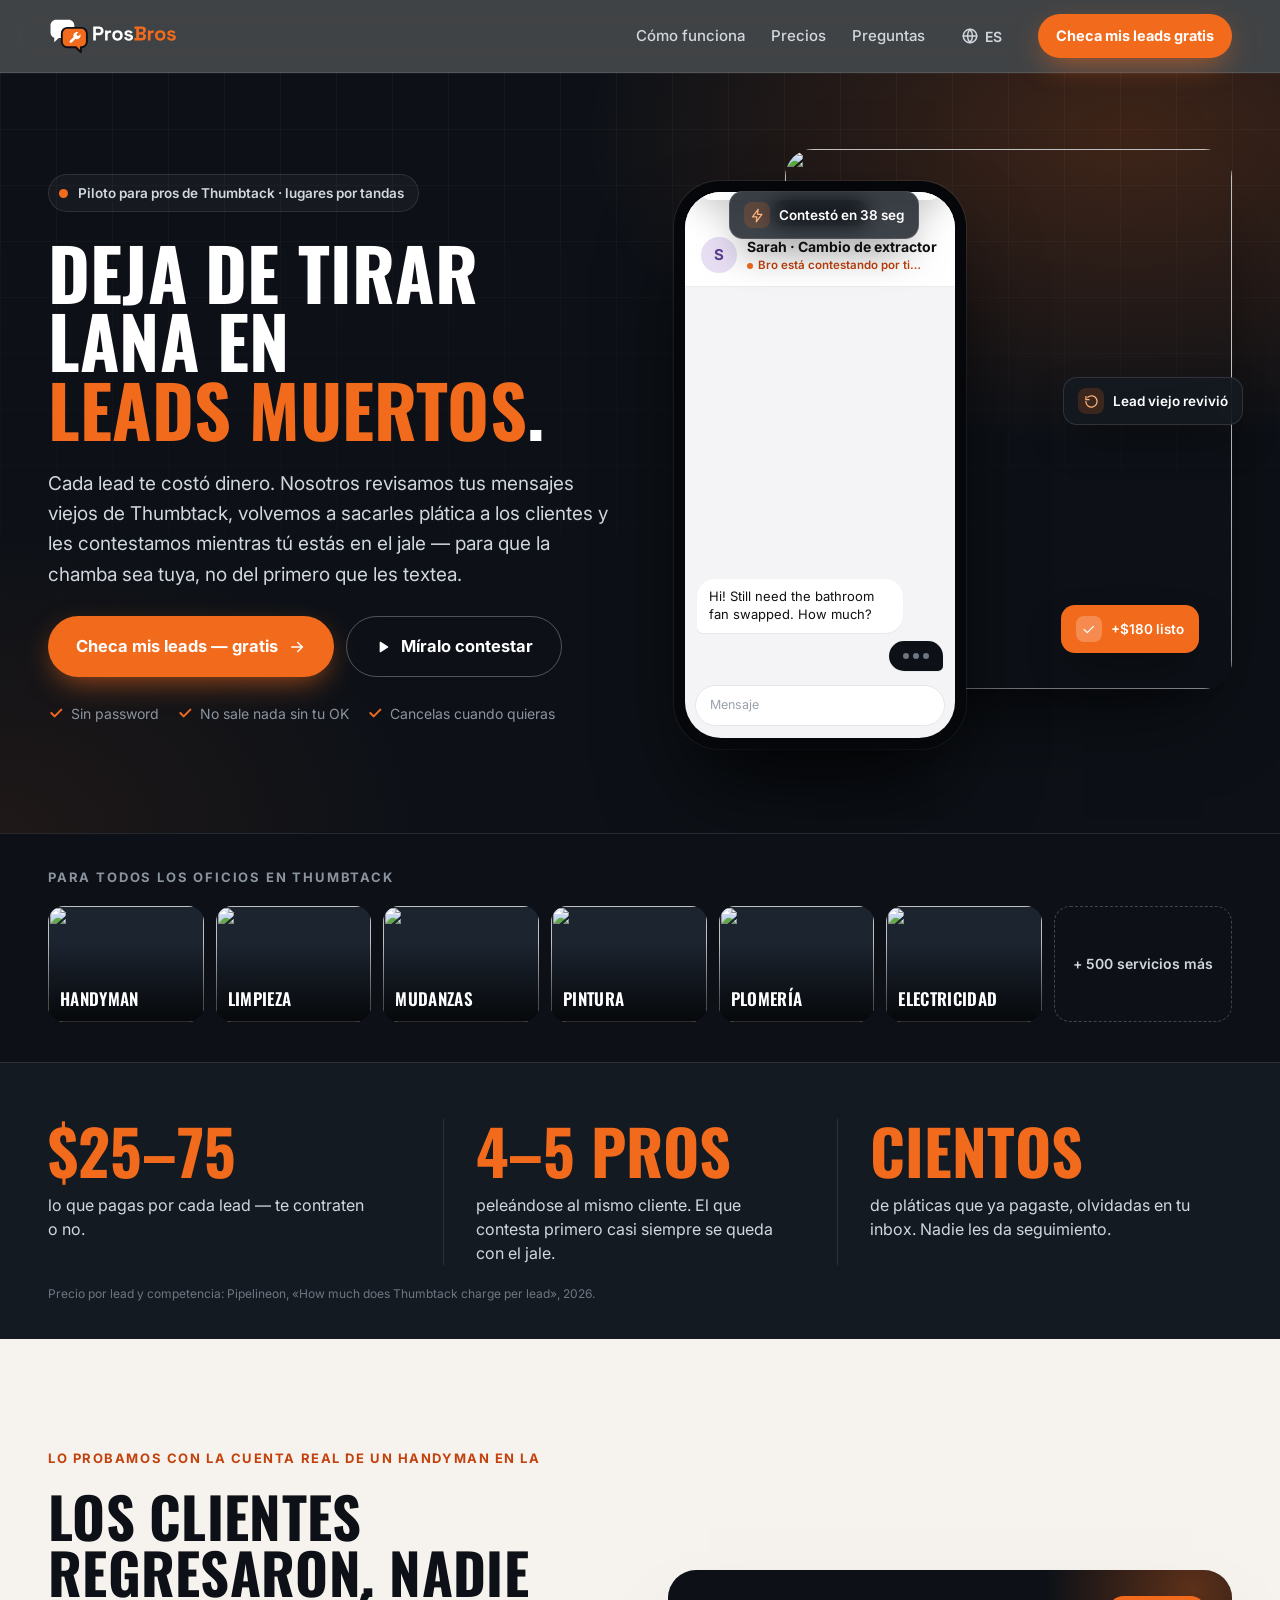
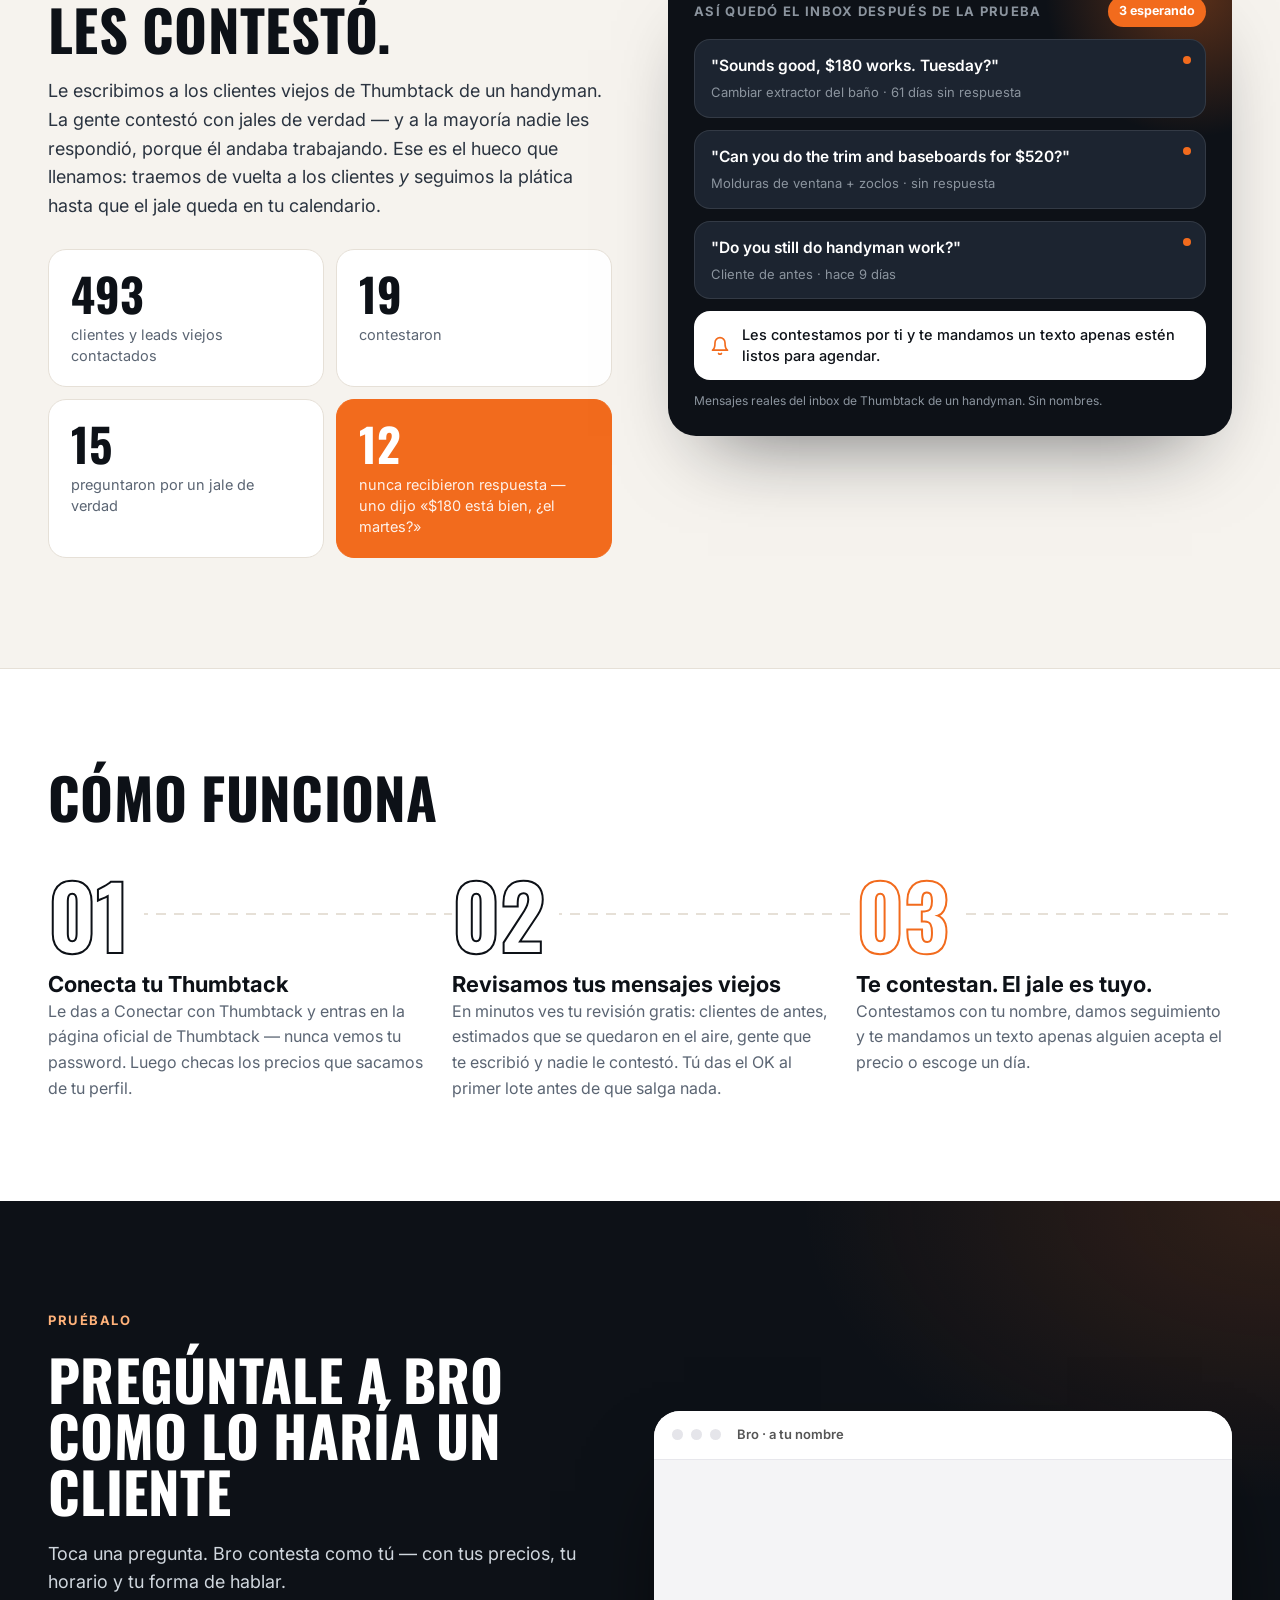
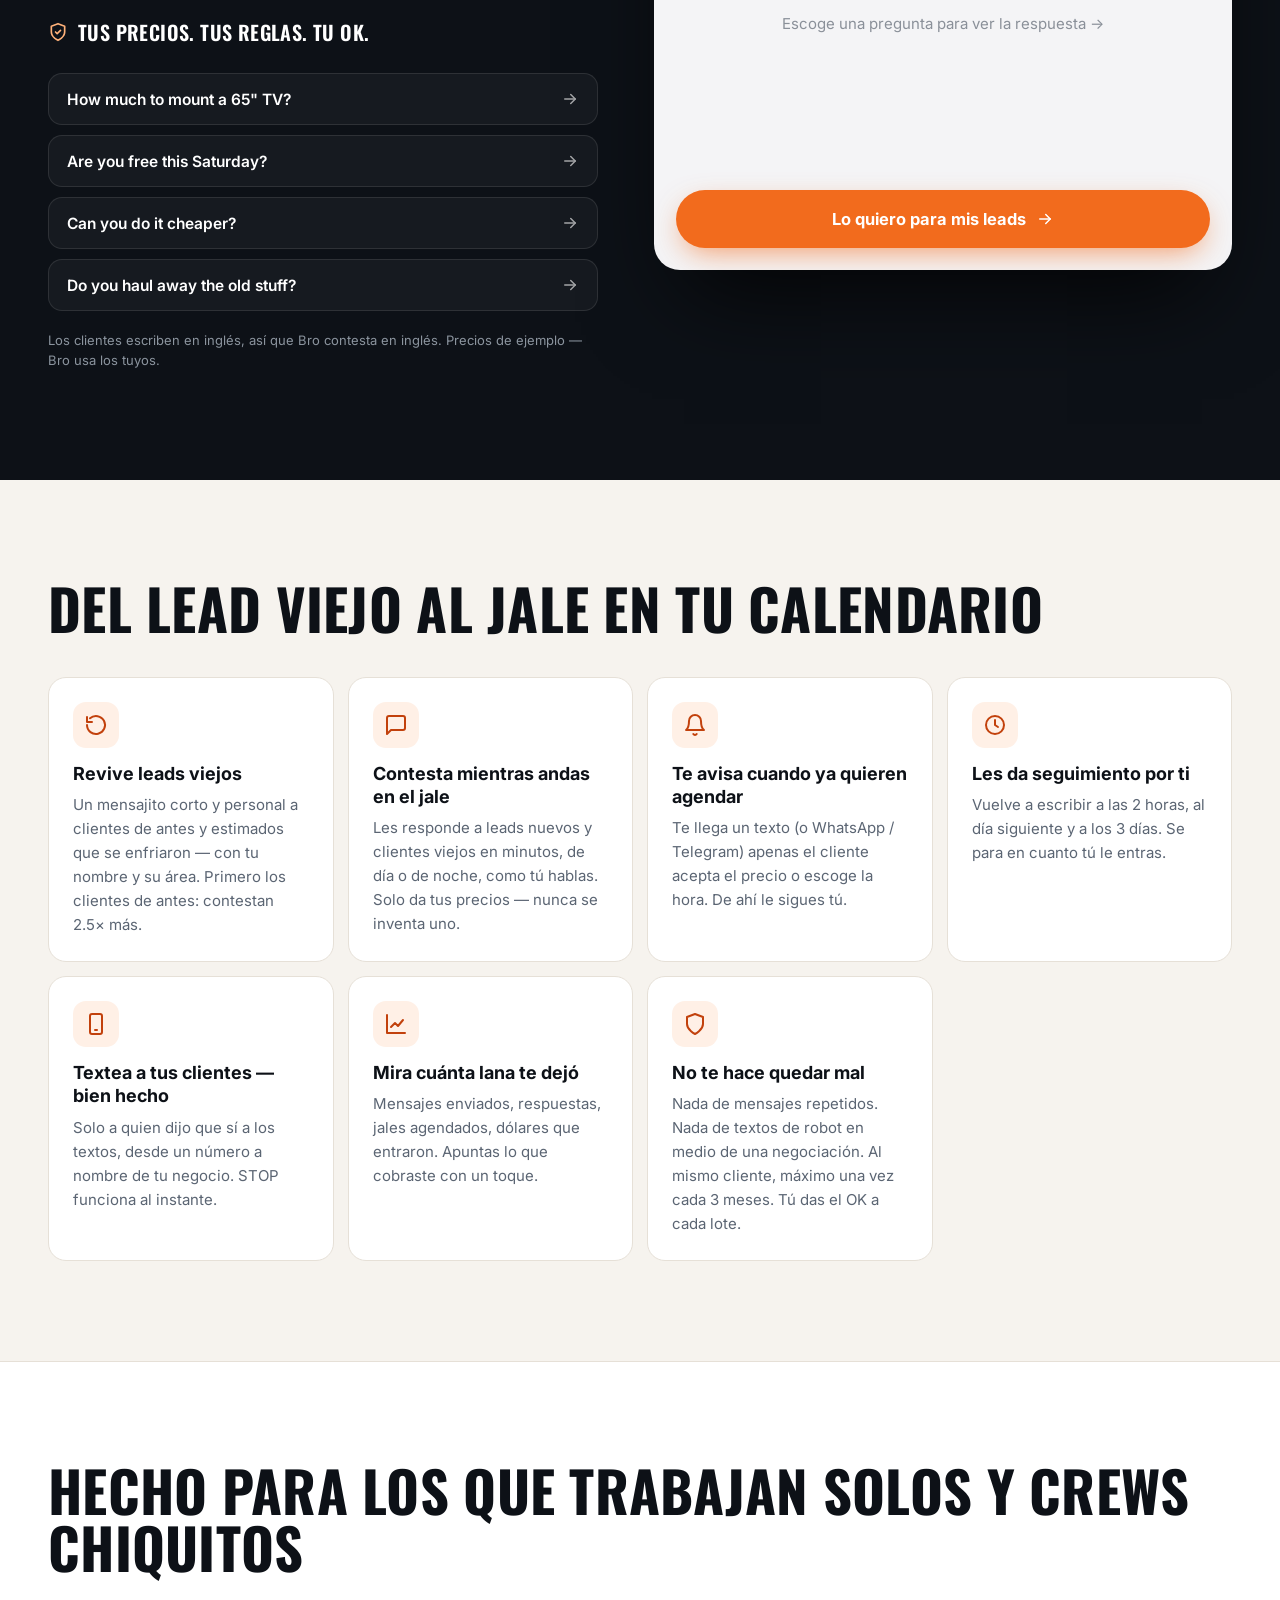
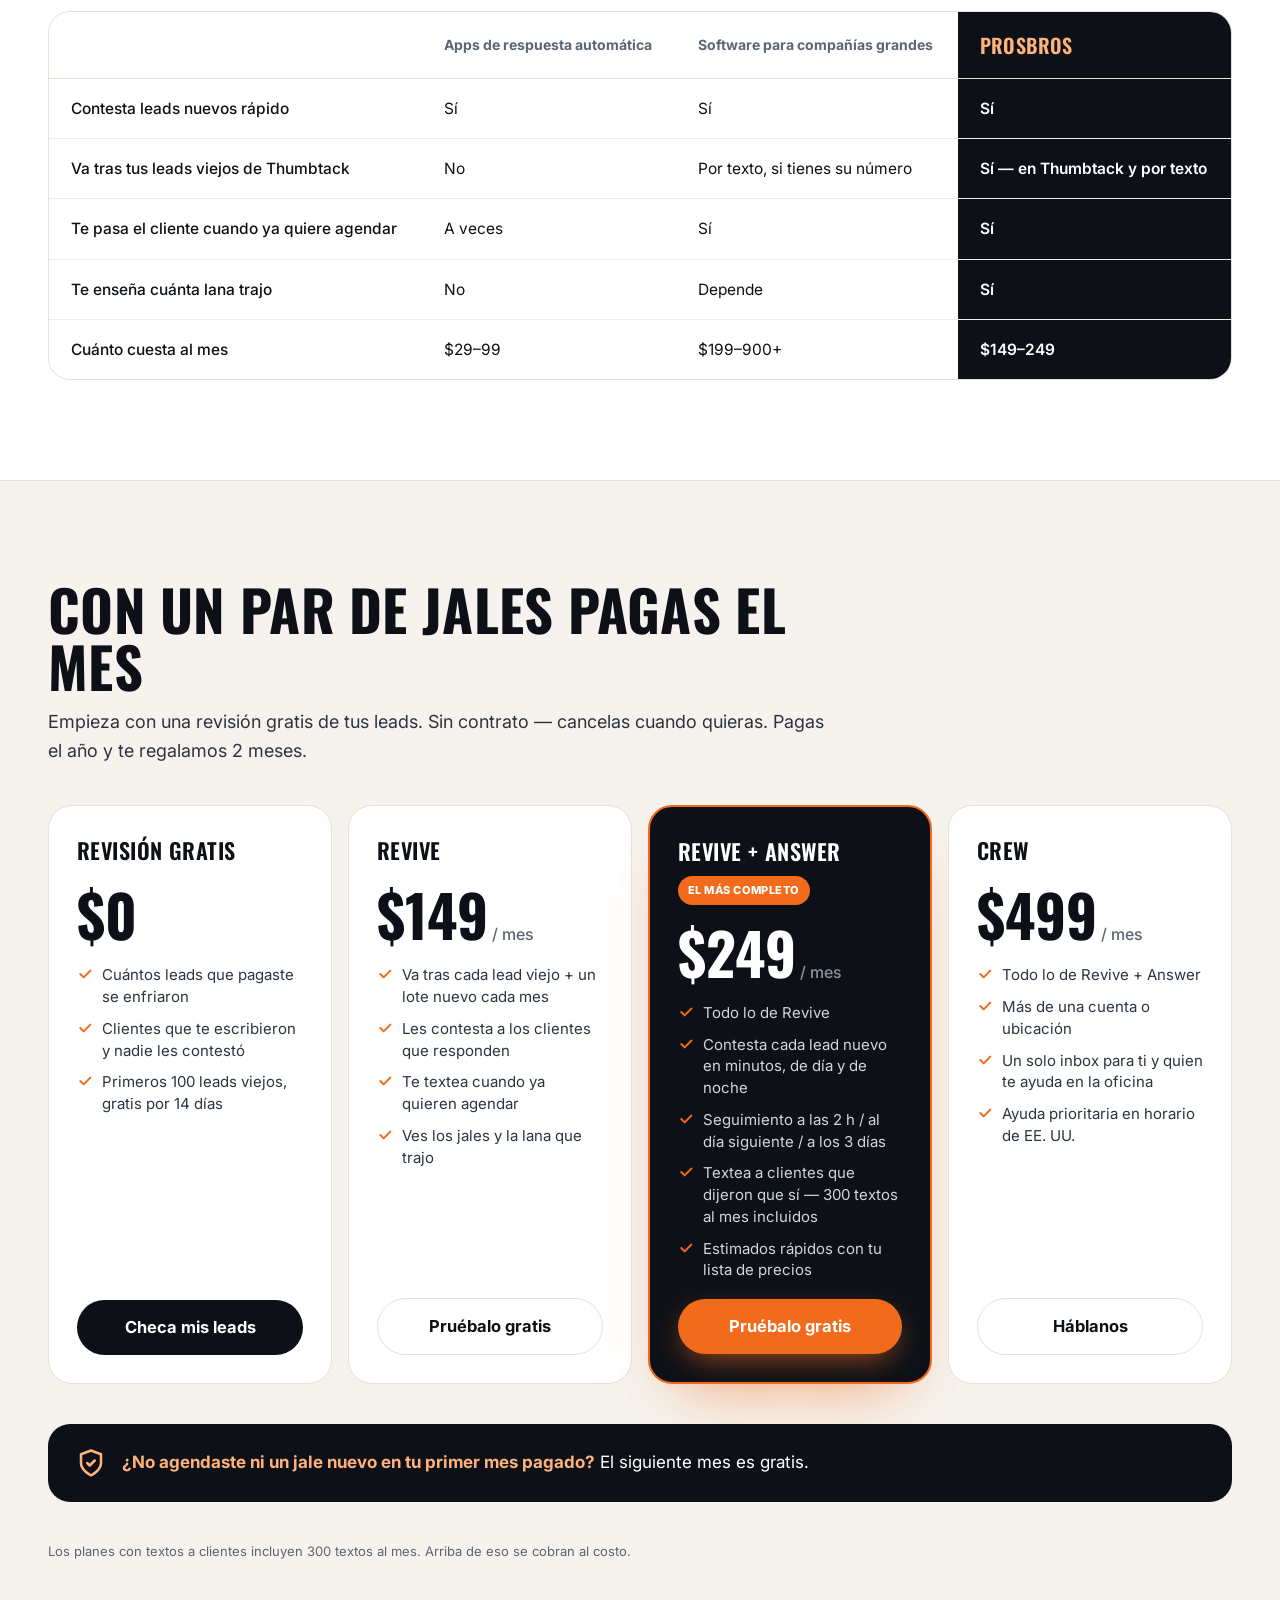
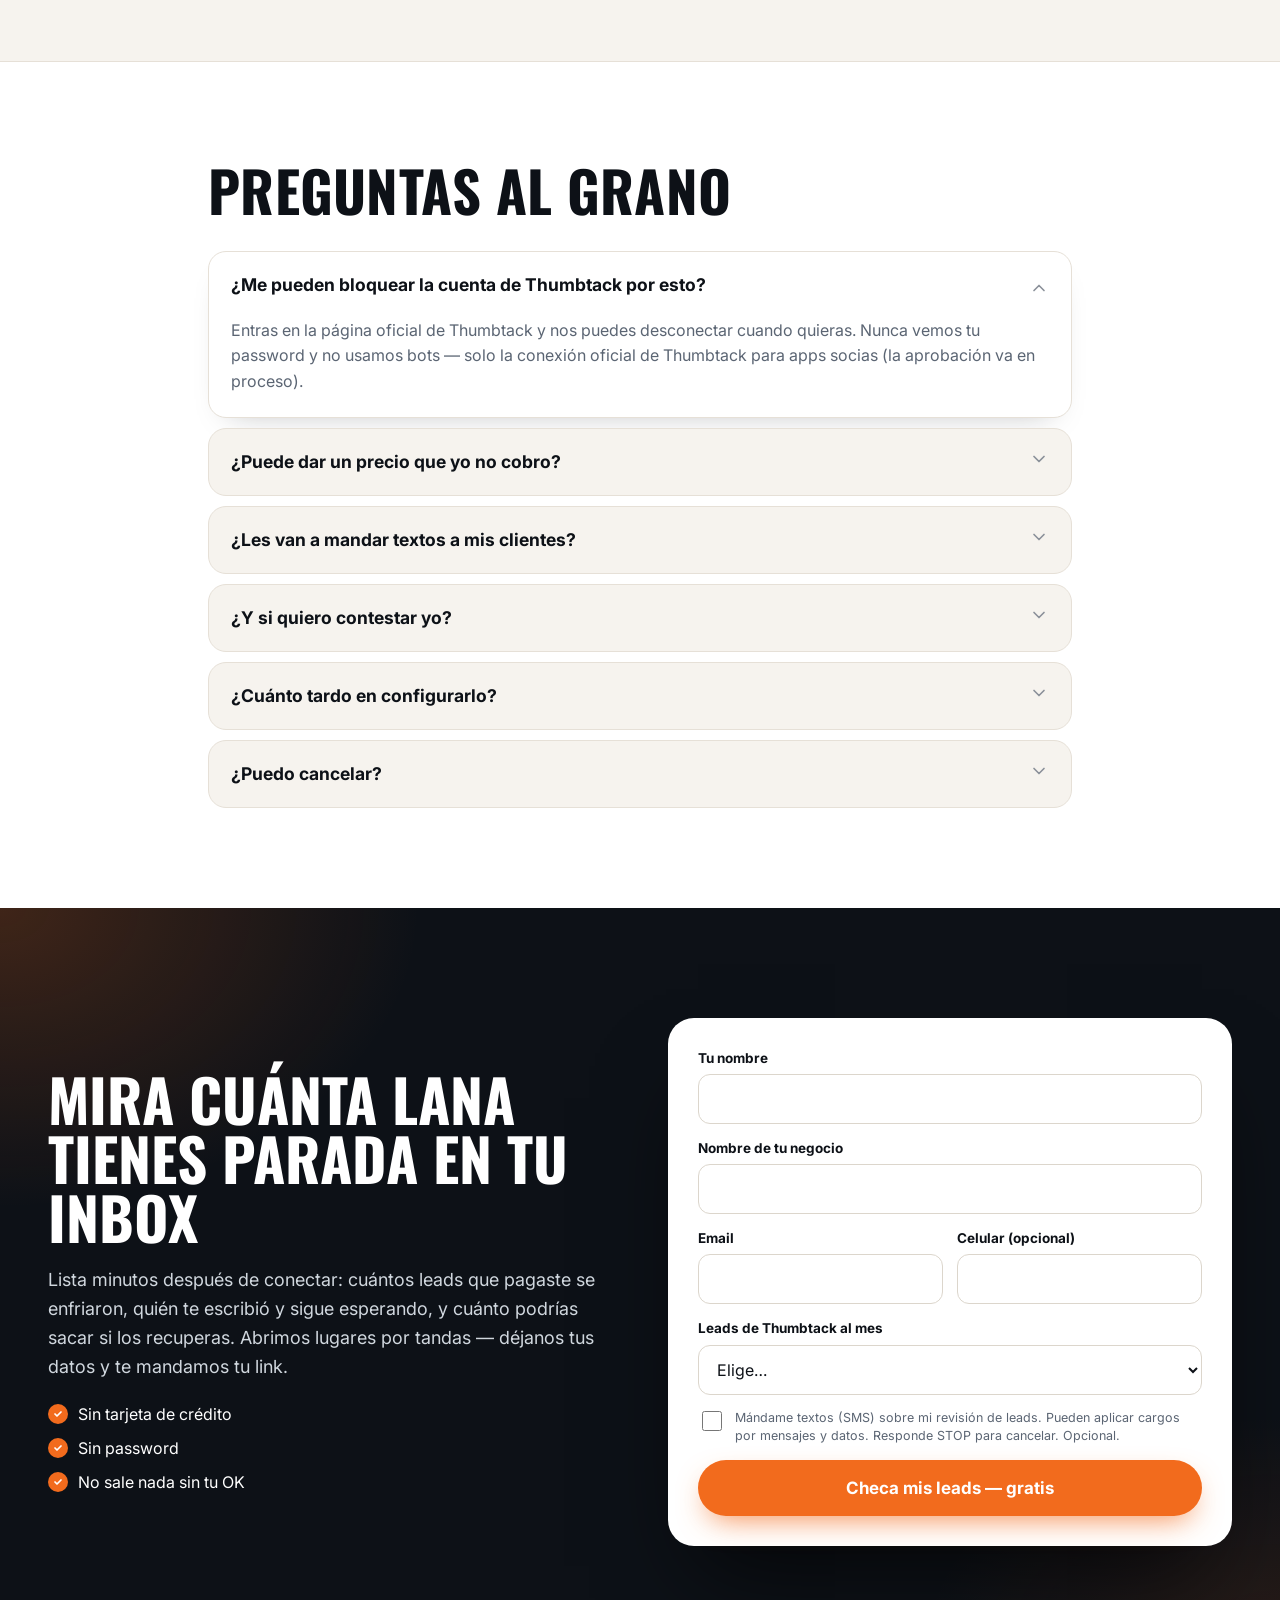
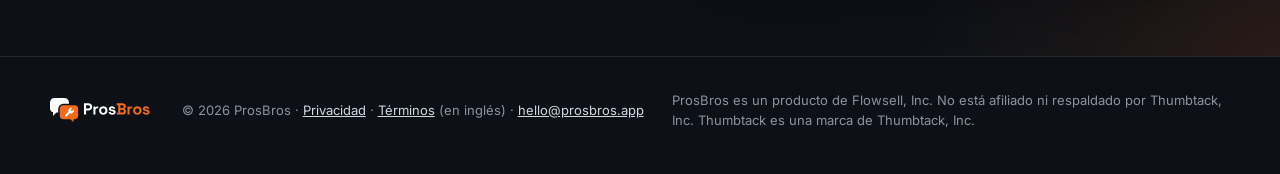
==== commit f9369c45: "Pricing: 300 texts/month included Co-Authored-By: Claude Opus 5.5 <noreply@anthropic.com> Claude-Ses" ====
--- a/es/index.html
+++ b/es/index.html
@@ -96,10 +96,10 @@
 <ul class="cmp-m"><li><p class="q2">Contesta leads nuevos rápido</p><p class="us"><svg aria-hidden="true" width="16" height="16" viewBox="0 0 24 24" fill="none" stroke="#C2410C" stroke-width="2" stroke-linecap="round" stroke-linejoin="round"><path d="M5 12l5 5L20 7"/></svg><span>ProsBros: Sí</span></p><p class="oth">Apps de respuesta automática: Sí · Software para compañías grandes: Sí</p></li><li><p class="q2">Va tras tus leads viejos de Thumbtack</p><p class="us"><svg aria-hidden="true" width="16" height="16" viewBox="0 0 24 24" fill="none" stroke="#C2410C" stroke-width="2" stroke-linecap="round" stroke-linejoin="round"><path d="M5 12l5 5L20 7"/></svg><span>ProsBros: Sí — en Thumbtack y por texto</span></p><p class="oth">Apps de respuesta automática: No · Software para compañías grandes: Por texto, si tienes su número</p></li><li><p class="q2">Te pasa el cliente cuando ya quiere agendar</p><p class="us"><svg aria-hidden="true" width="16" height="16" viewBox="0 0 24 24" fill="none" stroke="#C2410C" stroke-width="2" stroke-linecap="round" stroke-linejoin="round"><path d="M5 12l5 5L20 7"/></svg><span>ProsBros: Sí</span></p><p class="oth">Apps de respuesta automática: A veces · Software para compañías grandes: Sí</p></li><li><p class="q2">Te enseña cuánta lana trajo</p><p class="us"><svg aria-hidden="true" width="16" height="16" viewBox="0 0 24 24" fill="none" stroke="#C2410C" stroke-width="2" stroke-linecap="round" stroke-linejoin="round"><path d="M5 12l5 5L20 7"/></svg><span>ProsBros: Sí</span></p><p class="oth">Apps de respuesta automática: No · Software para compañías grandes: Depende</p></li><li><p class="q2">Cuánto cuesta al mes</p><p class="us"><svg aria-hidden="true" width="16" height="16" viewBox="0 0 24 24" fill="none" stroke="#C2410C" stroke-width="2" stroke-linecap="round" stroke-linejoin="round"><path d="M5 12l5 5L20 7"/></svg><span>ProsBros: $149–249</span></p><p class="oth">Apps de respuesta automática: $29–99 · Software para compañías grandes: $199–900+</p></li></ul></div></section>
 <section id="pricing" class="price"><div class="wrap">
 <div class="price-h rv"><h2 class="h2">Con un par de jales pagas el mes</h2><p class="lead">Empieza con una revisión gratis de tus leads. Sin contrato — cancelas cuando quieras. Pagas el año y te regalamos 2 meses.</p></div>
-<div class="plans" id="plans"><div class="plan free rv"><div class="plan-h"><h3>Revisión gratis</h3></div><p><span class="amt">$0</span></p><ul><li>Cuántos leads que pagaste se enfriaron</li><li>Clientes que te escribieron y nadie les contestó</li><li>Primeros 100 leads viejos, gratis por 14 días</li></ul><a class="btn btn-ink" href="#audit">Checa mis leads</a></div><div class="plan plain rv d1"><div class="plan-h"><h3>Revive</h3></div><p><span class="amt">$149</span><span class="per"> / mes</span></p><ul><li>Va tras cada lead viejo + un lote nuevo cada mes</li><li>Les contesta a los clientes que responden</li><li>Te textea cuando ya quieren agendar</li><li>Ves los jales y la lana que trajo</li></ul><a class="btn btn-line" href="#audit">Pruébalo gratis</a></div><div class="plan top rv d2" data-top><div class="plan-h"><h3>Revive + Answer</h3><span class="badge2">EL MÁS COMPLETO</span></div><p><span class="amt">$249</span><span class="per"> / mes</span></p><ul><li>Todo lo de Revive</li><li>Contesta cada lead nuevo en minutos, de día y de noche</li><li>Seguimiento a las 2 h / al día siguiente / a los 3 días</li><li>Textea a clientes que dijeron que sí</li><li>Estimados rápidos con tu lista de precios</li></ul><a class="btn btn-brand" href="#audit">Pruébalo gratis</a></div><div class="plan plain rv d3"><div class="plan-h"><h3>Crew</h3></div><p><span class="amt">$499</span><span class="per"> / mes</span></p><ul><li>Todo lo de Revive + Answer</li><li>Más de una cuenta o ubicación</li><li>Un solo inbox para ti y quien te ayuda en la oficina</li><li>Ayuda prioritaria en horario de EE. UU.</li></ul><a class="btn btn-line" href="#audit">Háblanos</a></div></div>
+<div class="plans" id="plans"><div class="plan free rv"><div class="plan-h"><h3>Revisión gratis</h3></div><p><span class="amt">$0</span></p><ul><li>Cuántos leads que pagaste se enfriaron</li><li>Clientes que te escribieron y nadie les contestó</li><li>Primeros 100 leads viejos, gratis por 14 días</li></ul><a class="btn btn-ink" href="#audit">Checa mis leads</a></div><div class="plan plain rv d1"><div class="plan-h"><h3>Revive</h3></div><p><span class="amt">$149</span><span class="per"> / mes</span></p><ul><li>Va tras cada lead viejo + un lote nuevo cada mes</li><li>Les contesta a los clientes que responden</li><li>Te textea cuando ya quieren agendar</li><li>Ves los jales y la lana que trajo</li></ul><a class="btn btn-line" href="#audit">Pruébalo gratis</a></div><div class="plan top rv d2" data-top><div class="plan-h"><h3>Revive + Answer</h3><span class="badge2">EL MÁS COMPLETO</span></div><p><span class="amt">$249</span><span class="per"> / mes</span></p><ul><li>Todo lo de Revive</li><li>Contesta cada lead nuevo en minutos, de día y de noche</li><li>Seguimiento a las 2 h / al día siguiente / a los 3 días</li><li>Textea a clientes que dijeron que sí — 300 textos al mes incluidos</li><li>Estimados rápidos con tu lista de precios</li></ul><a class="btn btn-brand" href="#audit">Pruébalo gratis</a></div><div class="plan plain rv d3"><div class="plan-h"><h3>Crew</h3></div><p><span class="amt">$499</span><span class="per"> / mes</span></p><ul><li>Todo lo de Revive + Answer</li><li>Más de una cuenta o ubicación</li><li>Un solo inbox para ti y quien te ayuda en la oficina</li><li>Ayuda prioritaria en horario de EE. UU.</li></ul><a class="btn btn-line" href="#audit">Háblanos</a></div></div>
 <div class="swipe"><div class="dots" id="dots"><i></i><i></i><i></i><i></i></div></div>
 <div class="guar rv"><svg aria-hidden="true" width="30" height="30" viewBox="0 0 24 24" fill="none" stroke="#FFB27A" stroke-width="2" stroke-linecap="round" stroke-linejoin="round"><path d="M12 22s8-4 8-10V5l-8-3-8 3v7c0 6 8 10 8 10z"/><path d="M9 12l2 2 4-4"/></svg><p><strong>¿No agendaste ni un jale nuevo en tu primer mes pagado?</strong> El siguiente mes es gratis.</p></div>
-<p class="note">Los textos arriba de tu límite del mes se cobran al costo.</p>
+<p class="note">Los planes con textos a clientes incluyen 300 textos al mes. Arriba de eso se cobran al costo.</p>
 </div></section>
 <section id="faq" class="faq"><div class="wrap"><h2 class="h2 rv">Preguntas al grano</h2><div class="faq-l"><details class="qa" open><summary><h3>¿Me pueden bloquear la cuenta de Thumbtack por esto?</h3><span class="chev"><svg aria-hidden="true" width="20" height="20" viewBox="0 0 24 24" fill="none" stroke="#8A9099" stroke-width="2" stroke-linecap="round" stroke-linejoin="round"><path d="M6 9l6 6 6-6"/></svg></span></summary><p>Entras en la página oficial de Thumbtack y nos puedes desconectar cuando quieras. Nunca vemos tu password y no usamos bots — solo la conexión oficial de Thumbtack para apps socias (la aprobación va en proceso).</p></details><details class="qa"><summary><h3>¿Puede dar un precio que yo no cobro?</h3><span class="chev"><svg aria-hidden="true" width="20" height="20" viewBox="0 0 24 24" fill="none" stroke="#8A9099" stroke-width="2" stroke-linecap="round" stroke-linejoin="round"><path d="M6 9l6 6 6-6"/></svg></span></summary><p>No. Solo da los precios que tú le pones. Jales especiales, descuentos, horarios — eso te lo pasa a ti.</p></details><details class="qa"><summary><h3>¿Les van a mandar textos a mis clientes?</h3><span class="chev"><svg aria-hidden="true" width="20" height="20" viewBox="0 0 24 24" fill="none" stroke="#8A9099" stroke-width="2" stroke-linecap="round" stroke-linejoin="round"><path d="M6 9l6 6 6-6"/></svg></span></summary><p>Solo a los que dijeron que sí a los textos, desde un número a nombre de tu negocio. Cada texto dice de quién es, y STOP funciona al instante.</p></details><details class="qa"><summary><h3>¿Y si quiero contestar yo?</h3><span class="chev"><svg aria-hidden="true" width="20" height="20" viewBox="0 0 24 24" fill="none" stroke="#8A9099" stroke-width="2" stroke-linecap="round" stroke-linejoin="round"><path d="M6 9l6 6 6-6"/></svg></span></summary><p>Contesta y ya. En cuanto tú respondes, se hace a un lado con ese cliente.</p></details><details class="qa"><summary><h3>¿Cuánto tardo en configurarlo?</h3><span class="chev"><svg aria-hidden="true" width="20" height="20" viewBox="0 0 24 24" fill="none" stroke="#8A9099" stroke-width="2" stroke-linecap="round" stroke-linejoin="round"><path d="M6 9l6 6 6-6"/></svg></span></summary><p>Cuando se abra tu lugar en el piloto: unos 10 minutos, tú solo: conectas Thumbtack, checas tus precios y das el OK al primer lote. ¿Quieres una mano? Agenda una llamada gratis de 15 minutos.</p></details><details class="qa"><summary><h3>¿Puedo cancelar?</h3><span class="chev"><svg aria-hidden="true" width="20" height="20" viewBox="0 0 24 24" fill="none" stroke="#8A9099" stroke-width="2" stroke-linecap="round" stroke-linejoin="round"><path d="M6 9l6 6 6-6"/></svg></span></summary><p>Cuando quieras. Sin contrato y sin cobro de instalación.</p></details></div></div></section>
 <section id="audit" class="audit"><div class="wrap">
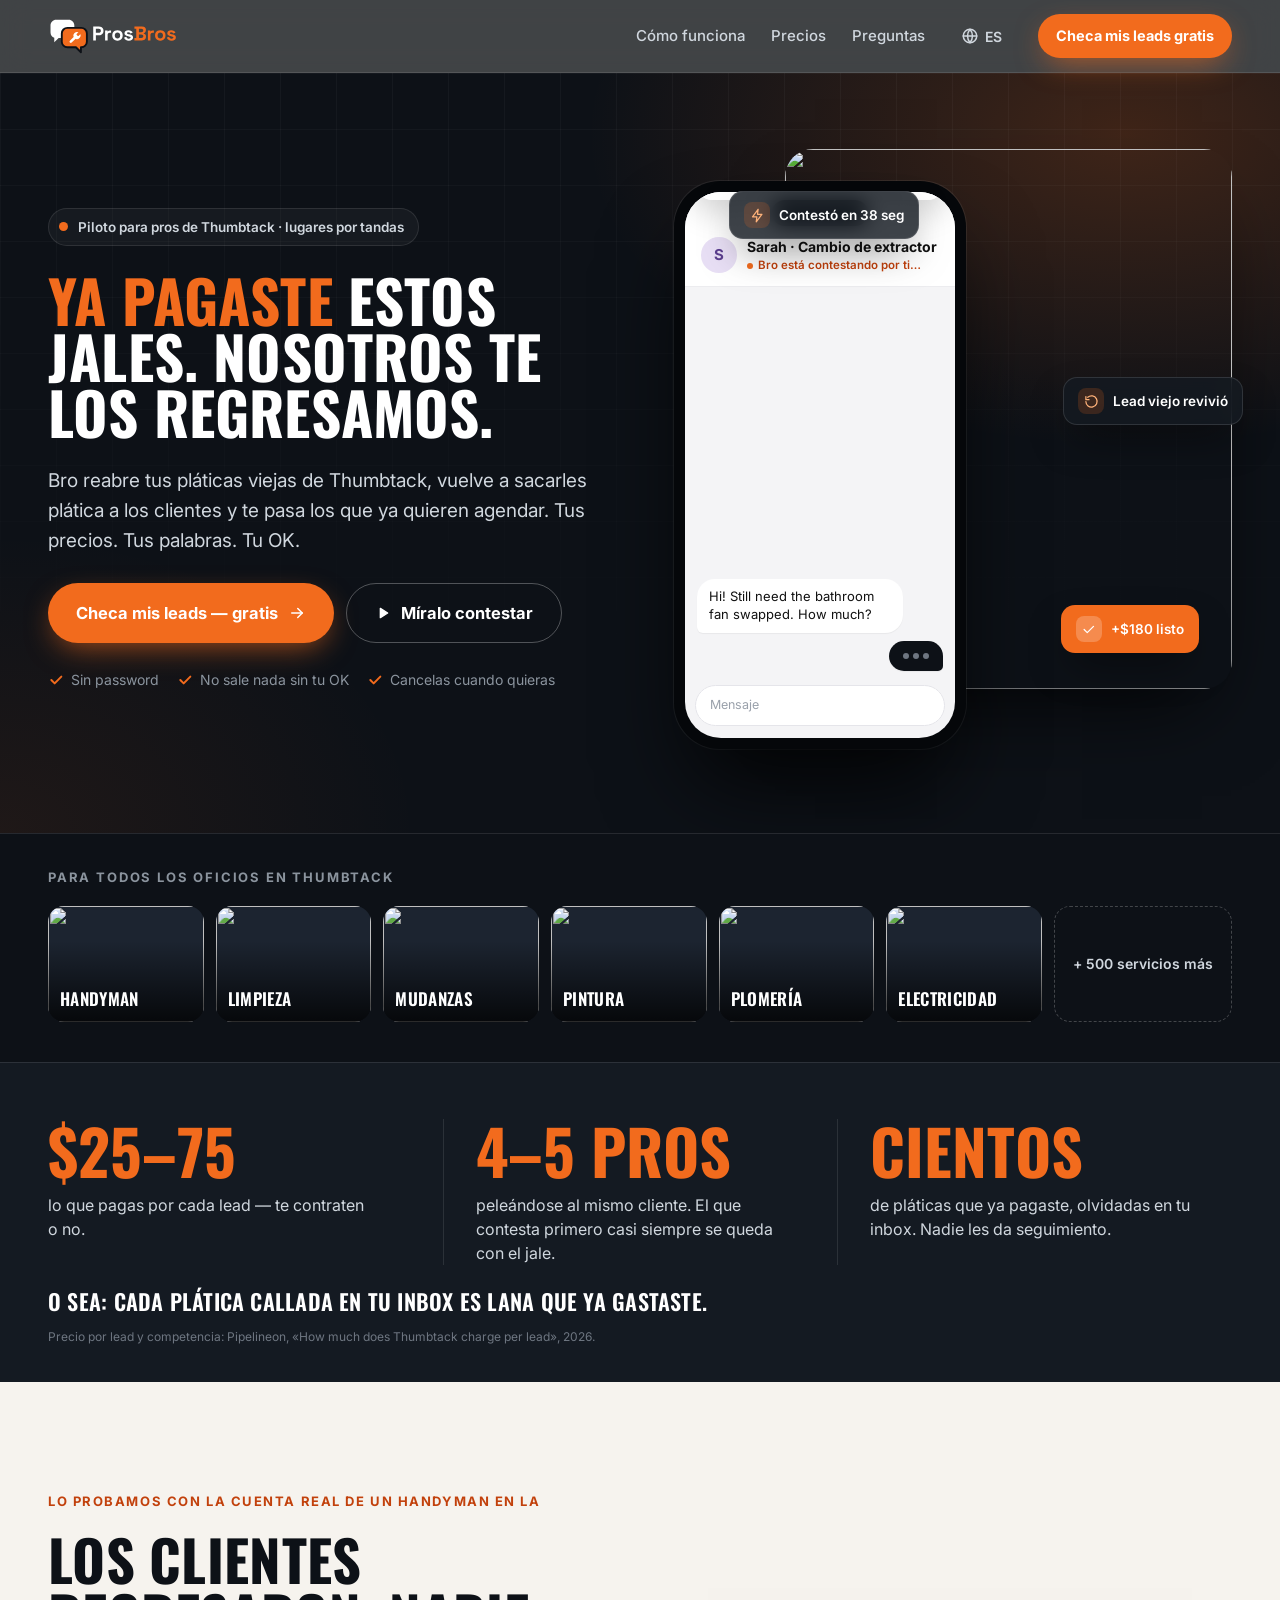
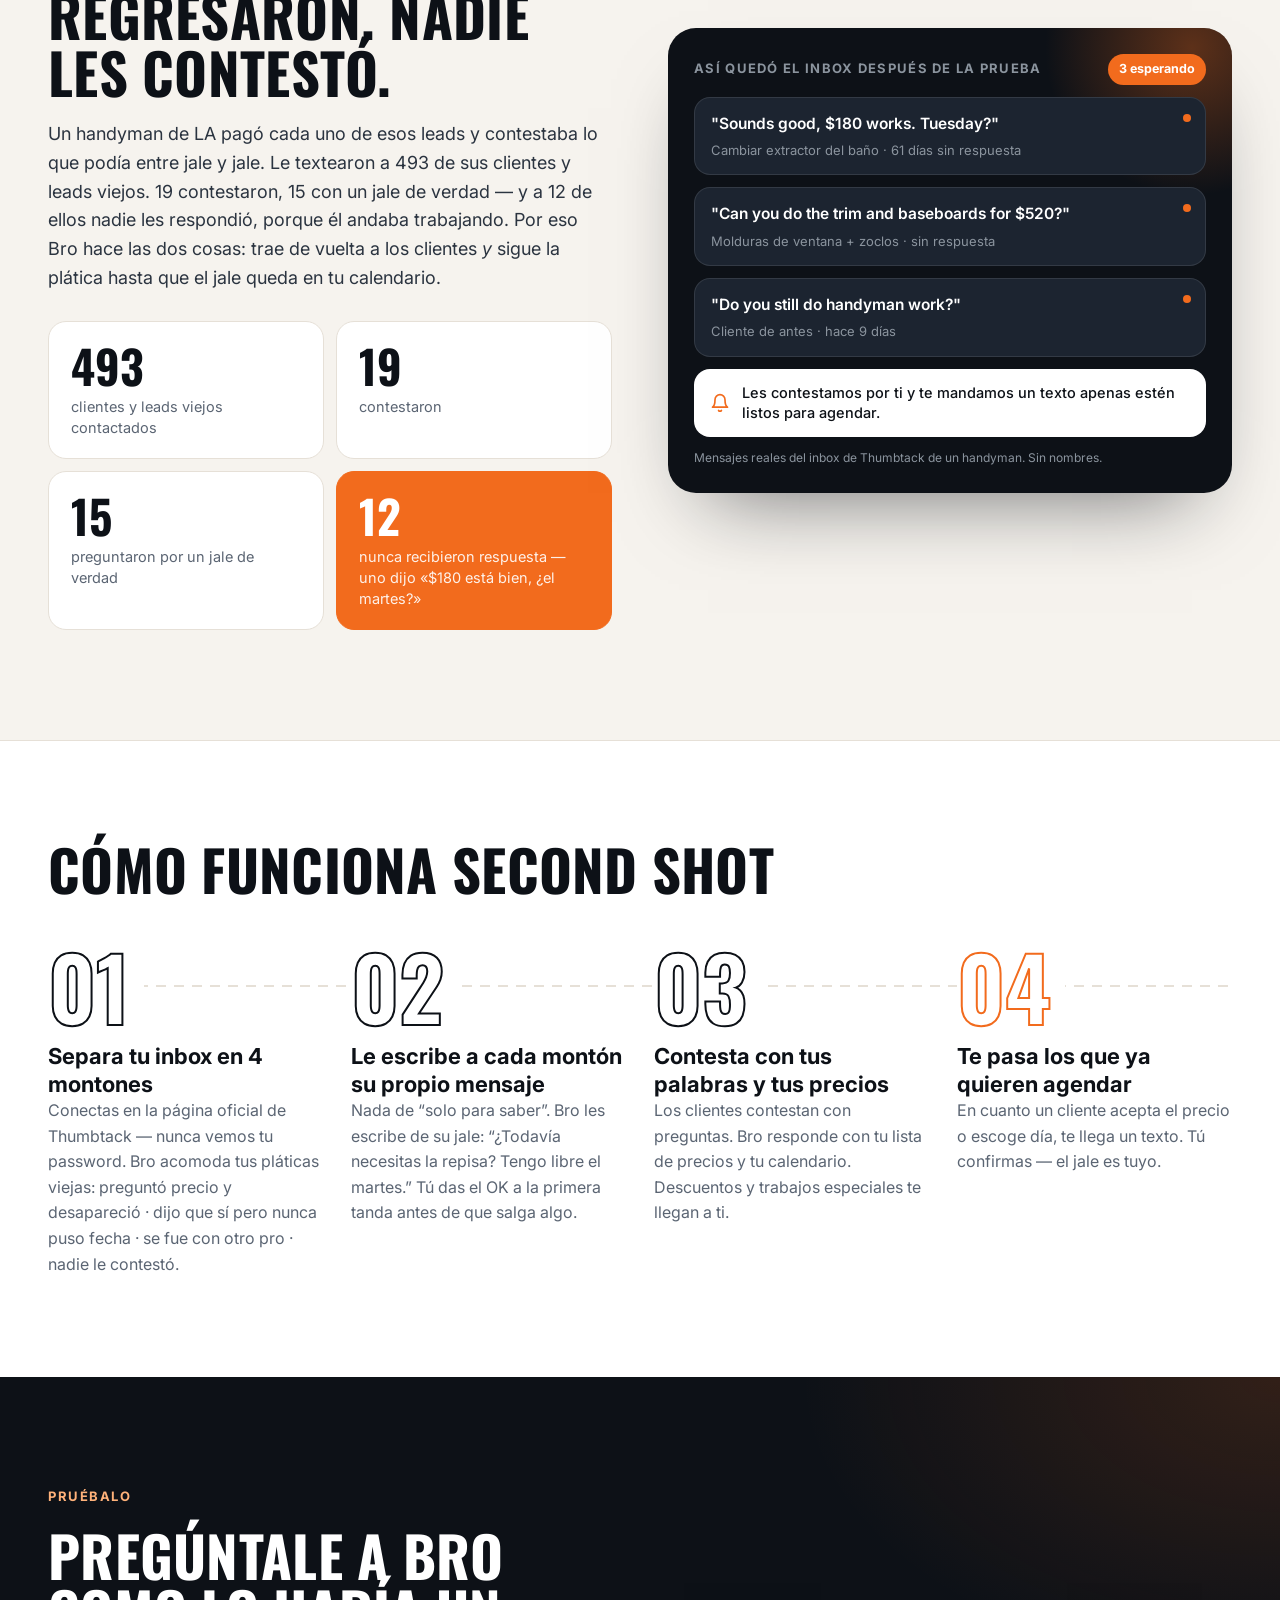
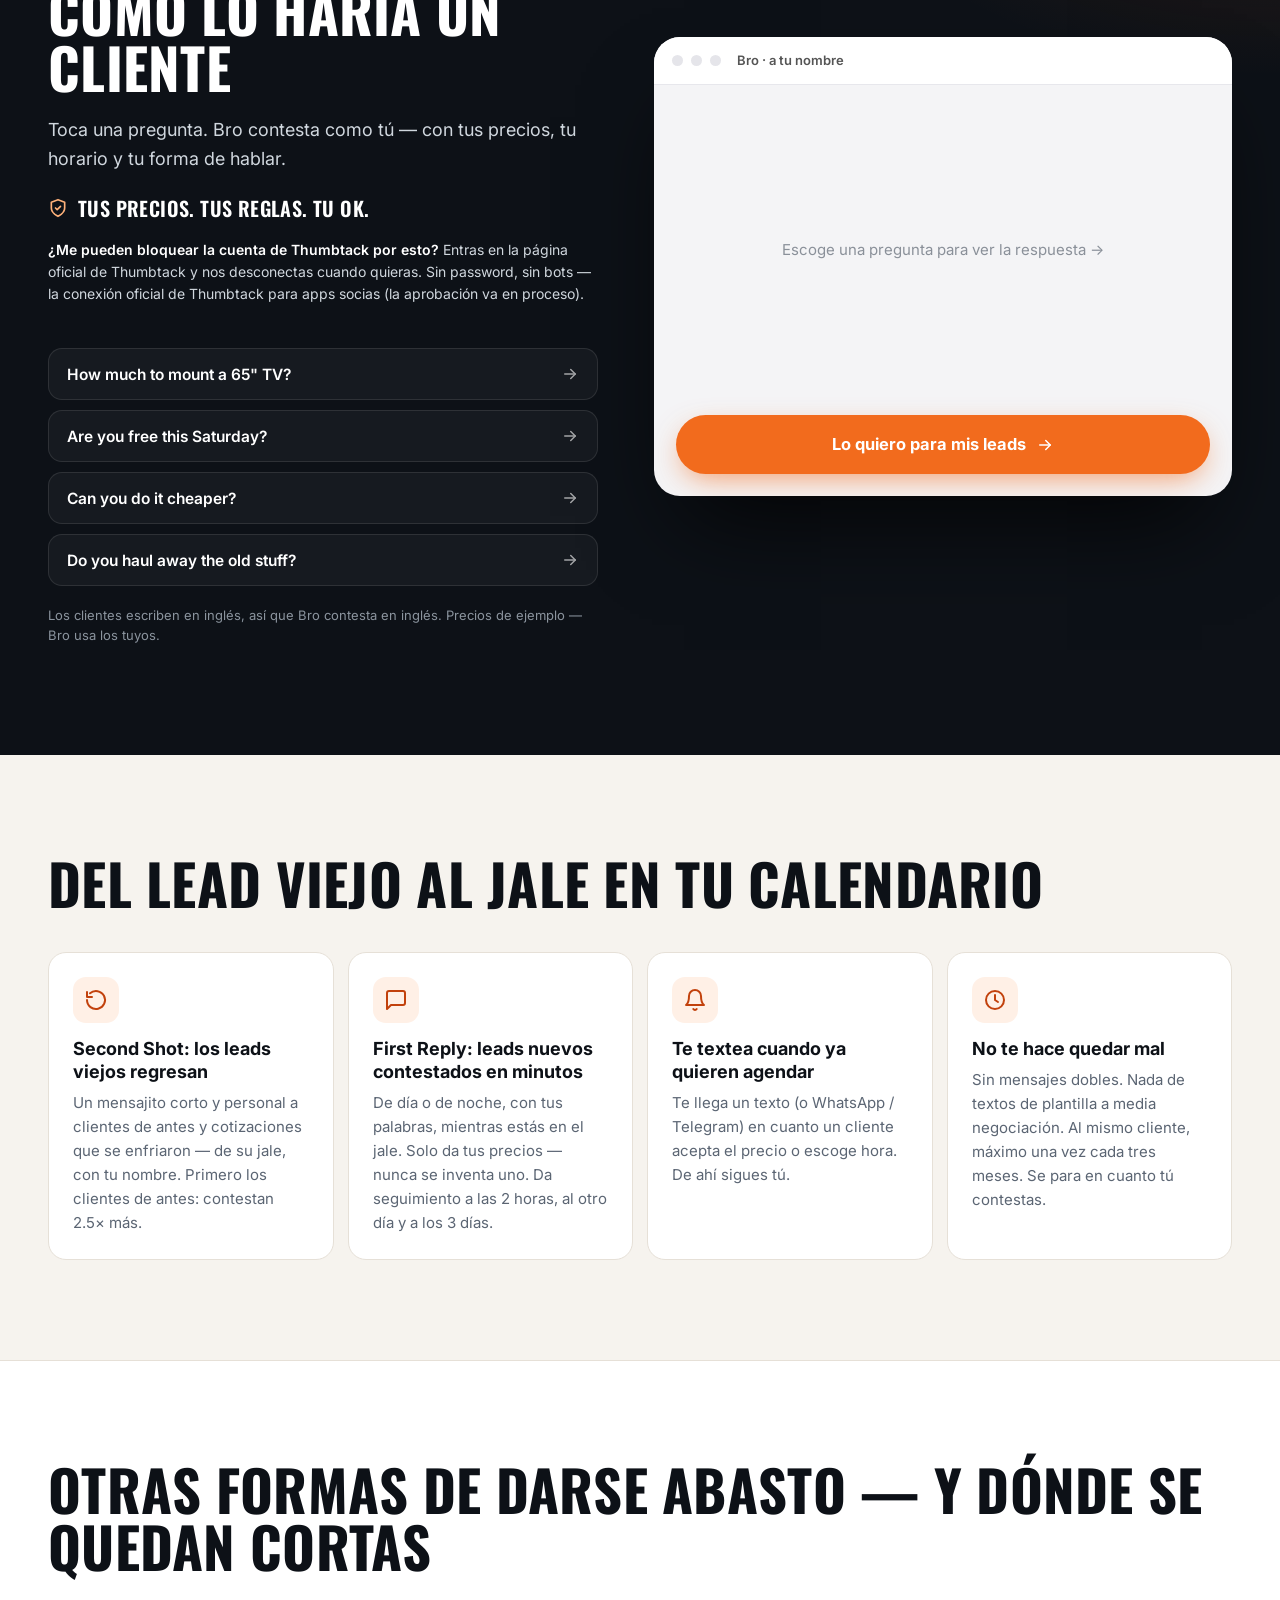
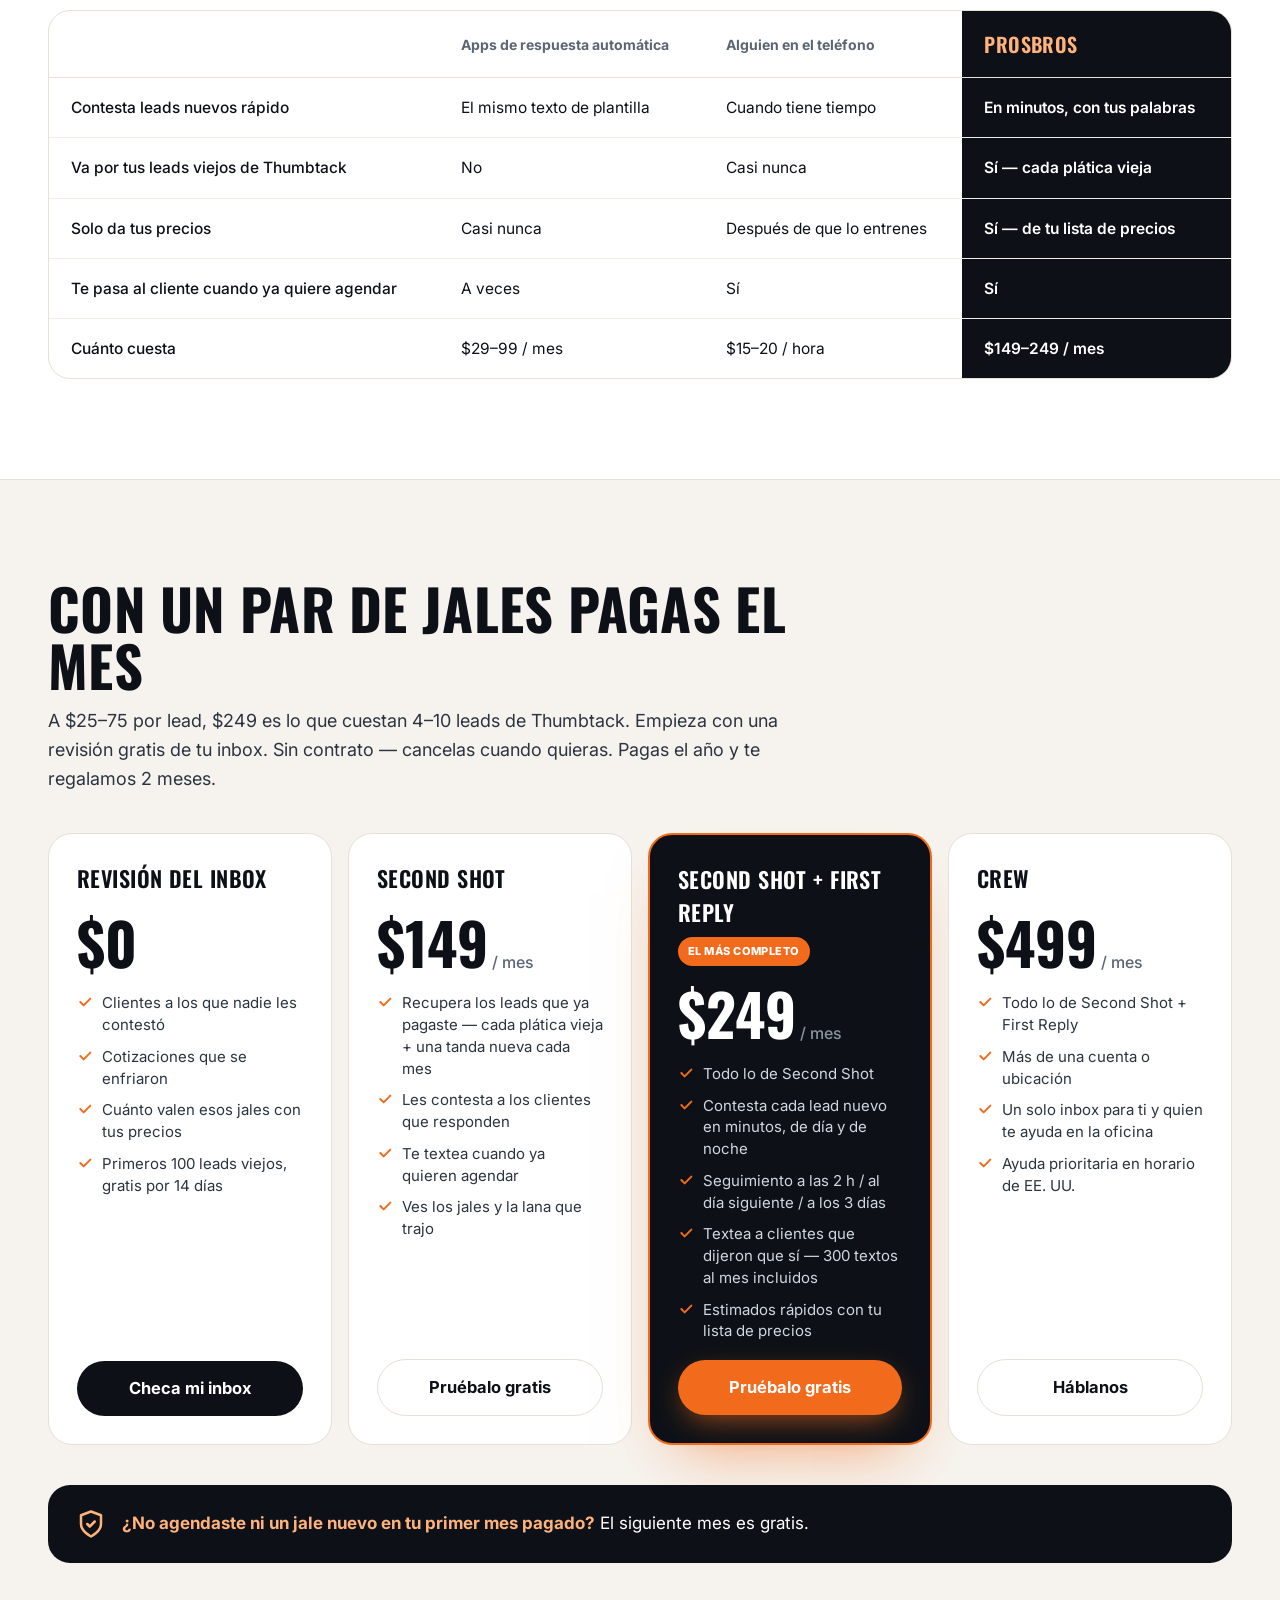
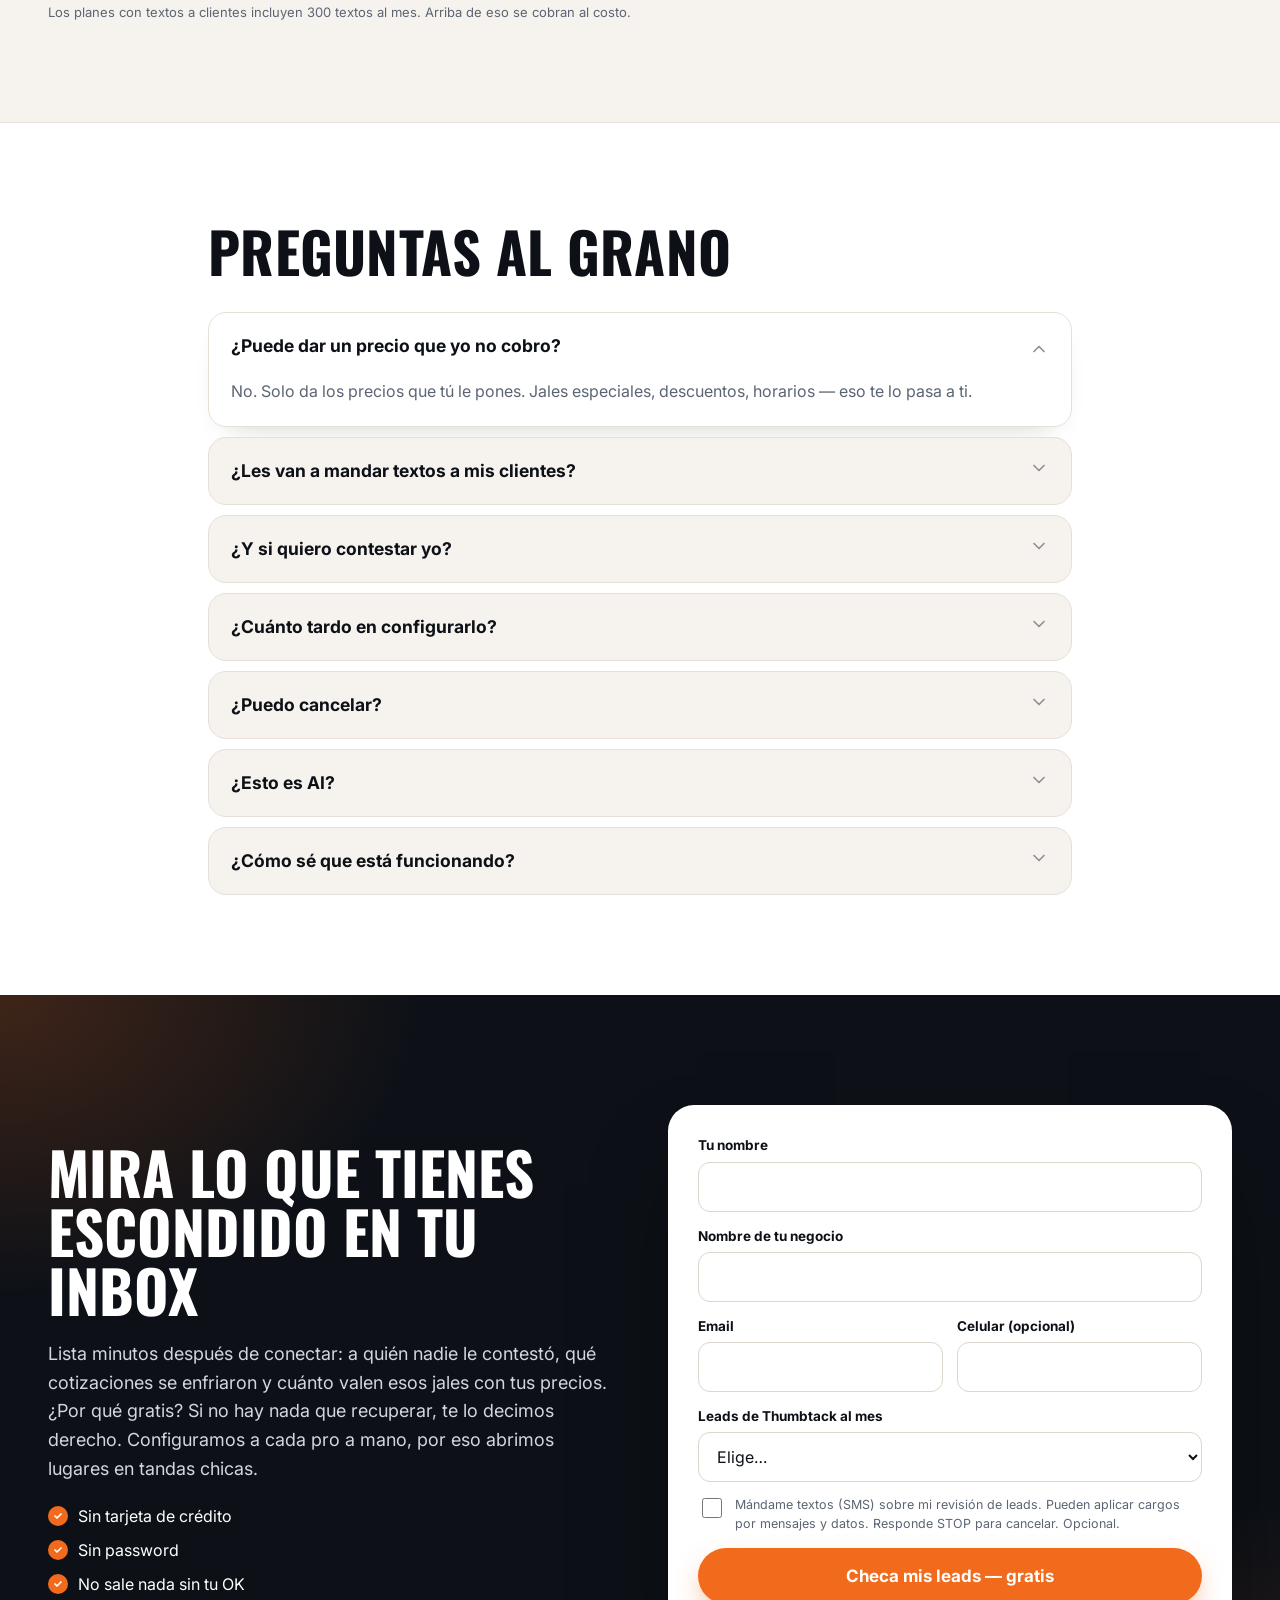
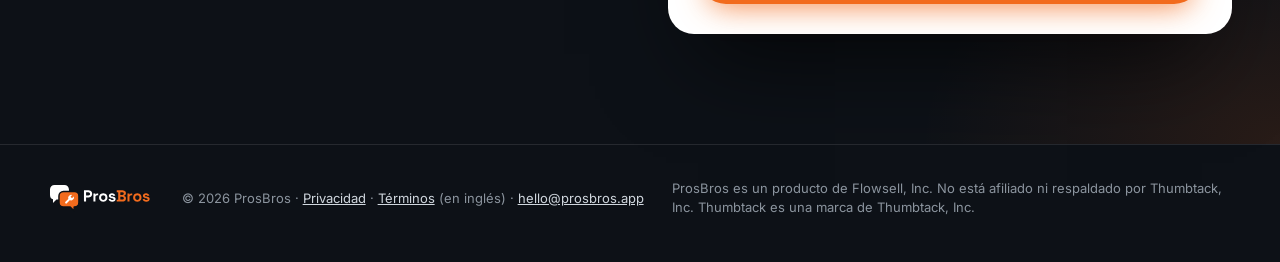
==== commit a810db37: "v3 copy: Second Shot positioning, story-led pilot, 4-step mechanism, safety next to demo, results-na" ====
--- a/es/index.html
+++ b/es/index.html
@@ -3,8 +3,8 @@
 <head>
 <meta charset="utf-8">
 <meta name="viewport" content="width=device-width, initial-scale=1, viewport-fit=cover">
-<title>ProsBros — Deja de tirar lana en leads muertos de Thumbtack</title>
-<meta name="description" content="ProsBros revive tus leads viejos de Thumbtack y les contesta a los nuevos en minutos mientras tú estás en el jale. Para handymen, limpieza, mudanzas y todos los pros.">
+<title>ProsBros — Recupera los jales de Thumbtack que ya pagaste</title>
+<meta name="description" content="ProsBros revisa tus pláticas viejas de Thumbtack, vuelve a sacarles plática a los clientes y te pasa los que ya quieren agendar — con tus precios, tus palabras y tu OK. Para handymen, limpieza, mudanzas y todos los pros.">
 <link rel="canonical" href="https://prosbros.app/es/">
 <link rel="alternate" hreflang="en" href="https://prosbros.app/">
 <link rel="alternate" hreflang="es" href="https://prosbros.app/es/">
@@ -22,29 +22,29 @@
 <meta property="og:locale:alternate" content="en_US">
 <meta property="og:locale:alternate" content="ru_RU">
 <meta property="og:locale:alternate" content="uk_UA">
-<meta property="og:title" content="ProsBros — Deja de tirar lana en leads muertos de Thumbtack">
-<meta property="og:description" content="ProsBros revive tus leads viejos de Thumbtack y les contesta a los nuevos en minutos mientras tú estás en el jale. Para handymen, limpieza, mudanzas y todos los pros.">
+<meta property="og:title" content="ProsBros — Recupera los jales de Thumbtack que ya pagaste">
+<meta property="og:description" content="ProsBros revisa tus pláticas viejas de Thumbtack, vuelve a sacarles plática a los clientes y te pasa los que ya quieren agendar — con tus precios, tus palabras y tu OK. Para handymen, limpieza, mudanzas y todos los pros.">
 <meta property="og:url" content="https://prosbros.app/es/">
 <meta property="og:image" content="https://prosbros.app/og-image.png">
 <meta property="og:image:width" content="1200">
 <meta property="og:image:height" content="630">
 <meta name="twitter:card" content="summary_large_image">
-<meta name="twitter:title" content="ProsBros — Deja de tirar lana en leads muertos de Thumbtack">
-<meta name="twitter:description" content="ProsBros revive tus leads viejos de Thumbtack y les contesta a los nuevos en minutos mientras tú estás en el jale. Para handymen, limpieza, mudanzas y todos los pros.">
+<meta name="twitter:title" content="ProsBros — Recupera los jales de Thumbtack que ya pagaste">
+<meta name="twitter:description" content="ProsBros revisa tus pláticas viejas de Thumbtack, vuelve a sacarles plática a los clientes y te pasa los que ya quieren agendar — con tus precios, tus palabras y tu OK. Para handymen, limpieza, mudanzas y todos los pros.">
 <meta name="twitter:image" content="https://prosbros.app/og-image.png">
 <link rel="preconnect" href="https://fonts.googleapis.com">
 <link rel="preconnect" href="https://fonts.gstatic.com" crossorigin>
 <link rel="preconnect" href="https://images.unsplash.com" crossorigin>
 <link rel="preload" as="image" href="https://images.unsplash.com/photo-1505798577917-a65157d3320a?auto=format&fit=crop&w=1100&q=70">
 <link rel="stylesheet" href="https://fonts.googleapis.com/css2?family=Inter:wght@400;500;600;700;800&family=Oswald:wght@500;600;700&display=swap">
-<link rel="stylesheet" href="/assets/site.css?v=2">
+<link rel="stylesheet" href="/assets/site.css?v=3">
 <script>(function(d){d.className+=' js fl';var done=function(){d.className=d.className.replace(' fl','');};if(document.fonts&&document.fonts.ready){document.fonts.ready.then(done);}setTimeout(done,900);})(document.documentElement);</script>
-<script type="application/ld+json">[{"@context": "https://schema.org", "@type": "Organization", "name": "ProsBros", "url": "https://prosbros.app", "logo": "https://prosbros.app/icon-512.png", "email": "hello@prosbros.app", "slogan": "Every Pro Needs a Bro", "parentOrganization": {"@type": "Organization", "name": "Flowsell, Inc."}}, {"@context": "https://schema.org", "@type": "SoftwareApplication", "name": "ProsBros", "url": "https://prosbros.app/es/", "inLanguage": "es", "applicationCategory": "BusinessApplication", "operatingSystem": "Web", "description": "ProsBros revive tus leads viejos de Thumbtack y les contesta a los nuevos en minutos mientras tú estás en el jale. Para handymen, limpieza, mudanzas y todos los pros.", "offers": [{"@type": "Offer", "name": "Revisión gratis", "price": "0", "priceCurrency": "USD"}, {"@type": "Offer", "name": "Revive", "price": "149", "priceCurrency": "USD"}, {"@type": "Offer", "name": "Revive + Answer", "price": "249", "priceCurrency": "USD"}, {"@type": "Offer", "name": "Crew", "price": "499", "priceCurrency": "USD"}]}, {"@context": "https://schema.org", "@type": "FAQPage", "inLanguage": "es", "mainEntity": [{"@type": "Question", "name": "¿Me pueden bloquear la cuenta de Thumbtack por esto?", "acceptedAnswer": {"@type": "Answer", "text": "Entras en la página oficial de Thumbtack y nos puedes desconectar cuando quieras. Nunca vemos tu password y no usamos bots — solo la conexión oficial de Thumbtack para apps socias (la aprobación va en proceso)."}}, {"@type": "Question", "name": "¿Puede dar un precio que yo no cobro?", "acceptedAnswer": {"@type": "Answer", "text": "No. Solo da los precios que tú le pones. Jales especiales, descuentos, horarios — eso te lo pasa a ti."}}, {"@type": "Question", "name": "¿Les van a mandar textos a mis clientes?", "acceptedAnswer": {"@type": "Answer", "text": "Solo a los que dijeron que sí a los textos, desde un número a nombre de tu negocio. Cada texto dice de quién es, y STOP funciona al instante."}}, {"@type": "Question", "name": "¿Y si quiero contestar yo?", "acceptedAnswer": {"@type": "Answer", "text": "Contesta y ya. En cuanto tú respondes, se hace a un lado con ese cliente."}}, {"@type": "Question", "name": "¿Cuánto tardo en configurarlo?", "acceptedAnswer": {"@type": "Answer", "text": "Cuando se abra tu lugar en el piloto: unos 10 minutos, tú solo: conectas Thumbtack, checas tus precios y das el OK al primer lote. ¿Quieres una mano? Agenda una llamada gratis de 15 minutos."}}, {"@type": "Question", "name": "¿Puedo cancelar?", "acceptedAnswer": {"@type": "Answer", "text": "Cuando quieras. Sin contrato y sin cobro de instalación."}}]}]</script>
+<script type="application/ld+json">[{"@context": "https://schema.org", "@type": "Organization", "name": "ProsBros", "url": "https://prosbros.app", "logo": "https://prosbros.app/icon-512.png", "email": "hello@prosbros.app", "slogan": "Every Pro Needs a Bro", "parentOrganization": {"@type": "Organization", "name": "Flowsell, Inc."}}, {"@context": "https://schema.org", "@type": "SoftwareApplication", "name": "ProsBros", "url": "https://prosbros.app/es/", "inLanguage": "es", "applicationCategory": "BusinessApplication", "operatingSystem": "Web", "description": "ProsBros revisa tus pláticas viejas de Thumbtack, vuelve a sacarles plática a los clientes y te pasa los que ya quieren agendar — con tus precios, tus palabras y tu OK. Para handymen, limpieza, mudanzas y todos los pros.", "offers": [{"@type": "Offer", "name": "Revisión del inbox", "price": "0", "priceCurrency": "USD"}, {"@type": "Offer", "name": "Second Shot", "price": "149", "priceCurrency": "USD"}, {"@type": "Offer", "name": "Second Shot + First Reply", "price": "249", "priceCurrency": "USD"}, {"@type": "Offer", "name": "Crew", "price": "499", "priceCurrency": "USD"}]}, {"@context": "https://schema.org", "@type": "FAQPage", "inLanguage": "es", "mainEntity": [{"@type": "Question", "name": "¿Puede dar un precio que yo no cobro?", "acceptedAnswer": {"@type": "Answer", "text": "No. Solo da los precios que tú le pones. Jales especiales, descuentos, horarios — eso te lo pasa a ti."}}, {"@type": "Question", "name": "¿Les van a mandar textos a mis clientes?", "acceptedAnswer": {"@type": "Answer", "text": "Solo a los que dijeron que sí a los textos, desde un número a nombre de tu negocio. Cada texto dice de quién es, y STOP funciona al instante."}}, {"@type": "Question", "name": "¿Y si quiero contestar yo?", "acceptedAnswer": {"@type": "Answer", "text": "Contesta y ya. En cuanto tú respondes, se hace a un lado con ese cliente."}}, {"@type": "Question", "name": "¿Cuánto tardo en configurarlo?", "acceptedAnswer": {"@type": "Answer", "text": "Cuando se abra tu lugar en el piloto: unos 10 minutos, tú solo: conectas Thumbtack, checas tus precios y das el OK al primer lote. ¿Quieres una mano? Agenda una llamada gratis de 15 minutos."}}, {"@type": "Question", "name": "¿Puedo cancelar?", "acceptedAnswer": {"@type": "Answer", "text": "Cuando quieras. Sin contrato y sin cobro de instalación."}}, {"@type": "Question", "name": "¿Esto es AI?", "acceptedAnswer": {"@type": "Answer", "text": "Sí — Bro es un software configurado con tus precios y tus reglas. Escribe a tu nombre, y lo que no tiene claro te lo pasa a ti."}}, {"@type": "Question", "name": "¿Cómo sé que está funcionando?", "acceptedAnswer": {"@type": "Answer", "text": "Ves mensajes enviados, respuestas, jales agendados y la lana que entró. Apuntas cuánto salió un jale con un toque."}}]}]</script>
 <script>
 !function(t,e){var o,n,p,r;e.__SV||(window.posthog=e,e._i=[],e.init=function(i,s,a){function g(t,e){var o=e.split(".");2==o.length&&(t=t[o[0]],e=o[1]),t[e]=function(){t.push([e].concat(Array.prototype.slice.call(arguments,0)))}}(p=t.createElement("script")).type="text/javascript",p.crossOrigin="anonymous",p.async=!0,p.src=s.api_host.replace(".i.posthog.com","-assets.i.posthog.com")+"/static/array.js",(r=t.getElementsByTagName("script")[0]).parentNode.insertBefore(p,r);var u=e;for(void 0!==a?u=e[a]=[]:a="posthog",u.people=u.people||[],u.toString=function(t){var e="posthog";return"posthog"!==a&&(e+="."+a),t||(e+=" (stub)"),e},u.people.toString=function(){return u.toString(1)+".people (stub)"},o="init capture register register_once register_for_session unregister unregister_for_session getFeatureFlag getFeatureFlagPayload isFeatureEnabled reloadFeatureFlags updateEarlyAccessFeatureEnrollment getEarlyAccessFeatures on onFeatureFlags onSessionId getSurveys getActiveMatchingSurveys renderSurvey canRenderSurvey getNextSurveyStep identify setPersonProperties group resetGroups setPersonPropertiesForFlags resetPersonPropertiesForFlags setGroupPropertiesForFlags resetGroupPropertiesForFlags reset get_distinct_id getGroups get_session_id get_session_replay_url alias set_config startSessionRecording stopSessionRecording sessionRecordingStarted captureException loadToolbar get_property getSessionProperty createPersonProfile opt_in_capturing opt_out_capturing has_opted_in_capturing has_opted_out_capturing clear_opt_in_out_capturing debug".split(" "),n=0;n<o.length;n++)g(u,o[n]);e._i.push([i,s,a])},e.__SV=1)}(document,window.posthog||[]);
 posthog.init('phc_qAn2hvdsVW6jbmNr34Cai64jjH8Tg7cp7eCmxoNk42ak',{api_host:'https://us.i.posthog.com',person_profiles:'identified_only'});
 </script>
-<script>posthog.register({site_lang:'es',site_version:'v2'});</script>
+<script>posthog.register({site_lang:'es',site_version:'v3'});</script>
 </head>
 <body>
 <header class="hdr"><div class="wrap">
@@ -58,8 +58,8 @@
 <section id="top" class="hero dark"><div class="wrap">
 <div class="hero-l">
 <span class="badge rv"><span class="pulse"></span>Piloto para pros de Thumbtack · lugares por tandas</span>
-<h1 class="rv d1">Deja de tirar lana en <span class="hl">leads muertos</span>.</h1>
-<p class="sub rv d2">Cada lead te costó dinero. Nosotros revisamos tus mensajes viejos de Thumbtack, volvemos a sacarles plática a los clientes y les contestamos mientras tú estás en el jale — para que la chamba sea tuya, no del primero que les textea.</p>
+<h1 class="rv d1"><span class="hl">Ya pagaste</span> estos jales. Nosotros te los regresamos.</h1>
+<p class="sub rv d2">Bro reabre tus pláticas viejas de Thumbtack, vuelve a sacarles plática a los clientes y te pasa los que ya quieren agendar. Tus precios. Tus palabras. Tu OK.</p>
 <div class="ctas rv d3"><a class="btn btn-brand" href="#audit" id="hero-cta">Checa mis leads — gratis <svg aria-hidden="true" width="18" height="18" viewBox="0 0 24 24" fill="none" stroke="#fff" stroke-width="2" stroke-linecap="round" stroke-linejoin="round"><path d="M5 12h14"/><path d="M13 6l6 6-6 6"/></svg></a><a class="btn btn-ghost" href="#demo"><svg aria-hidden="true" width="16" height="16" viewBox="0 0 24 24" fill="none" stroke="#fff" stroke-width="2" stroke-linecap="round" stroke-linejoin="round"><path d="M8 5v14l11-7z" fill="currentColor"/></svg> Míralo contestar</a></div>
 <ul class="trust rv d3"><li>Sin password</li><li>No sale nada sin tu OK</li><li>Cancelas cuando quieras</li></ul>
 <div class="mproof"><span class="ic"><svg aria-hidden="true" width="18" height="18" viewBox="0 0 24 24" fill="none" stroke="#fff" stroke-width="2" stroke-linecap="round" stroke-linejoin="round"><rect x="3" y="5" width="18" height="16" rx="2"/><path d="M3 10h18M8 3v4M16 3v4"/></svg></span><div><b>Listo para agendar — ¿confirmas?</b><small>Sarah · $180 · mar 9:00 AM</small></div><span class="tag"><svg aria-hidden="true" width="13" height="13" viewBox="0 0 24 24" fill="none" stroke="#FFB27A" stroke-width="2" stroke-linecap="round" stroke-linejoin="round"><path d="M13 2L4 14h7l-1 8 9-12h-7z"/></svg>Contestó en 38 seg</span></div>
@@ -79,31 +79,31 @@
 </div>
 </div></section>
 <section class="trades"><div class="wrap"><h2>Para todos los oficios en Thumbtack</h2><ul class="tr-g"><li class="tr"><img src="https://images.unsplash.com/photo-1765518440022-10242cc86895?auto=format&fit=crop&w=420&q=70&h=300" alt="" loading="lazy" width="420" height="300"><span>Handyman</span></li><li class="tr"><img src="https://images.unsplash.com/photo-1686178827149-6d55c72d81df?auto=format&fit=crop&w=420&q=70&h=300" alt="" loading="lazy" width="420" height="300"><span>Limpieza</span></li><li class="tr"><img src="https://images.unsplash.com/photo-1694715669993-ea0022b470f7?auto=format&fit=crop&w=420&q=70&h=300" alt="" loading="lazy" width="420" height="300"><span>Mudanzas</span></li><li class="tr"><img src="https://images.unsplash.com/photo-1717281234297-3def5ae3eee1?auto=format&fit=crop&w=420&q=70&h=300" alt="" loading="lazy" width="420" height="300"><span>Pintura</span></li><li class="tr"><img src="https://images.unsplash.com/photo-1676210134188-4c05dd172f89?auto=format&fit=crop&w=420&q=70&h=300" alt="" loading="lazy" width="420" height="300"><span>Plomería</span></li><li class="tr"><img src="https://images.unsplash.com/photo-1682345262055-8f95f3c513ea?auto=format&fit=crop&w=420&q=70&h=300" alt="" loading="lazy" width="420" height="300"><span>Electricidad</span></li><li class="tr-more">+ 500 servicios más</li></ul></div></section>
-<section class="stats dark"><div class="wrap stats-g"><div class="stat rv"><p class="n">$25–75</p><p class="t">lo que pagas por cada lead — te contraten o no.</p></div><div class="stat rv d1"><p class="n">4–5 pros</p><p class="t">peleándose al mismo cliente. El que contesta primero casi siempre se queda con el jale.</p></div><div class="stat rv d2"><p class="n">Cientos</p><p class="t">de pláticas que ya pagaste, olvidadas en tu inbox. Nadie les da seguimiento.</p></div></div><p class="wrap src">Precio por lead y competencia: Pipelineon, «How much does Thumbtack charge per lead», 2026.</p></section>
+<section class="stats dark"><div class="wrap stats-g"><div class="stat rv"><p class="n">$25–75</p><p class="t">lo que pagas por cada lead — te contraten o no.</p></div><div class="stat rv d1"><p class="n">4–5 pros</p><p class="t">peleándose al mismo cliente. El que contesta primero casi siempre se queda con el jale.</p></div><div class="stat rv d2"><p class="n">Cientos</p><p class="t">de pláticas que ya pagaste, olvidadas en tu inbox. Nadie les da seguimiento.</p></div></div><p class="wrap bridge">O sea: cada plática callada en tu inbox es lana que ya gastaste.</p><p class="wrap src">Precio por lead y competencia: Pipelineon, «How much does Thumbtack charge per lead», 2026.</p></section>
 <section class="pilot"><div class="wrap">
-<div class="pilot-l rv"><p class="eyebrow">Lo probamos con la cuenta real de un handyman en LA</p><h2 class="h2">Los clientes regresaron. Nadie les contestó.</h2><p class="lead">Le escribimos a los clientes viejos de Thumbtack de un handyman. La gente contestó con jales de verdad — y a la mayoría nadie les respondió, porque él andaba trabajando. Ese es el hueco que llenamos: traemos de vuelta a los clientes <em>y</em> seguimos la plática hasta que el jale queda en tu calendario.</p><div class="pilot-g"><div class="pc"><p class="n">493</p><p class="t">clientes y leads viejos contactados</p></div><div class="pc"><p class="n">19</p><p class="t">contestaron</p></div><div class="pc"><p class="n">15</p><p class="t">preguntaron por un jale de verdad</p></div><div class="pc hot"><p class="n">12</p><p class="t">nunca recibieron respuesta — uno dijo «$180 está bien, ¿el martes?»</p></div></div></div>
+<div class="pilot-l rv"><p class="eyebrow">Lo probamos con la cuenta real de un handyman en LA</p><h2 class="h2">Los clientes regresaron. Nadie les contestó.</h2><p class="lead">Un handyman de LA pagó cada uno de esos leads y contestaba lo que podía entre jale y jale. Le textearon a 493 de sus clientes y leads viejos. 19 contestaron, 15 con un jale de verdad — y a 12 de ellos nadie les respondió, porque él andaba trabajando. Por eso Bro hace las dos cosas: trae de vuelta a los clientes <em>y</em> sigue la plática hasta que el jale queda en tu calendario.</p><div class="pilot-g"><div class="pc"><p class="n">493</p><p class="t">clientes y leads viejos contactados</p></div><div class="pc"><p class="n">19</p><p class="t">contestaron</p></div><div class="pc"><p class="n">15</p><p class="t">preguntaron por un jale de verdad</p></div><div class="pc hot"><p class="n">12</p><p class="t">nunca recibieron respuesta — uno dijo «$180 está bien, ¿el martes?»</p></div></div></div>
 <div class="case rv d2"><div class="case-h"><p>Así quedó el inbox después de la prueba</p><span class="pill">3 esperando</span></div><div class="msg"><b>"Sounds good, $180 works. Tuesday?"</b><small>Cambiar extractor del baño · 61 días sin respuesta</small></div><div class="msg"><b>"Can you do the trim and baseboards for $520?"</b><small>Molduras de ventana + zoclos · sin respuesta</small></div><div class="msg"><b>"Do you still do handyman work?"</b><small>Cliente de antes · hace 9 días</small></div>
 <div class="bell"><svg aria-hidden="true" width="20" height="20" viewBox="0 0 24 24" fill="none" stroke="#F26B1D" stroke-width="2" stroke-linecap="round" stroke-linejoin="round"><path d="M18 8a6 6 0 0 0-12 0c0 7-3 9-3 9h18s-3-2-3-9"/><path d="M13.7 21a2 2 0 0 1-3.4 0"/></svg><p>Les contestamos por ti y te mandamos un texto apenas estén listos para agendar.</p></div><p class="case-cap">Mensajes reales del inbox de Thumbtack de un handyman. Sin nombres.</p></div>
 </div></section>
-<section id="how" class="how"><div class="wrap"><h2 class="h2 rv">Cómo funciona</h2><ol class="steps"><li class="step rv"><span class="num">01</span><div><h3>Conecta tu Thumbtack</h3><p>Le das a Conectar con Thumbtack y entras en la página oficial de Thumbtack — nunca vemos tu password. Luego checas los precios que sacamos de tu perfil.</p></div></li><li class="step rv d1"><span class="num">02</span><div><h3>Revisamos tus mensajes viejos</h3><p>En minutos ves tu revisión gratis: clientes de antes, estimados que se quedaron en el aire, gente que te escribió y nadie le contestó. Tú das el OK al primer lote antes de que salga nada.</p></div></li><li class="step rv d2"><span class="num">03</span><div><h3>Te contestan. El jale es tuyo.</h3><p>Contestamos con tu nombre, damos seguimiento y te mandamos un texto apenas alguien acepta el precio o escoge un día.</p></div></li></ol></div></section>
+<section id="how" class="how"><div class="wrap"><h2 class="h2 rv">Cómo funciona Second Shot</h2><ol class="steps"><li class="step rv"><span class="num">01</span><div><h3>Separa tu inbox en 4 montones</h3><p>Conectas en la página oficial de Thumbtack — nunca vemos tu password. Bro acomoda tus pláticas viejas: preguntó precio y desapareció · dijo que sí pero nunca puso fecha · se fue con otro pro · nadie le contestó.</p></div></li><li class="step rv d1"><span class="num">02</span><div><h3>Le escribe a cada montón su propio mensaje</h3><p>Nada de “solo para saber”. Bro les escribe de su jale: “¿Todavía necesitas la repisa? Tengo libre el martes.” Tú das el OK a la primera tanda antes de que salga algo.</p></div></li><li class="step rv d2"><span class="num">03</span><div><h3>Contesta con tus palabras y tus precios</h3><p>Los clientes contestan con preguntas. Bro responde con tu lista de precios y tu calendario. Descuentos y trabajos especiales te llegan a ti.</p></div></li><li class="step rv d3"><span class="num">04</span><div><h3>Te pasa los que ya quieren agendar</h3><p>En cuanto un cliente acepta el precio o escoge día, te llega un texto. Tú confirmas — el jale es tuyo.</p></div></li></ol></div></section>
 <section id="demo" class="demo dark"><div class="wrap">
-<div class="demo-l rv"><p class="eyebrow">Pruébalo</p><h2 class="h2">Pregúntale a Bro como lo haría un cliente</h2><p class="lead">Toca una pregunta. Bro contesta como tú — con tus precios, tu horario y tu forma de hablar.</p><p class="ctrl"><svg aria-hidden="true" width="20" height="20" viewBox="0 0 24 24" fill="none" stroke="#FFB27A" stroke-width="2" stroke-linecap="round" stroke-linejoin="round"><path d="M12 22s8-4 8-10V5l-8-3-8 3v7c0 6 8 10 8 10z"/><path d="M9 12l2 2 4-4"/></svg>Tus precios. Tus reglas. Tu OK.</p><div class="qs" role="group"><button type="button" class="q" data-i="0" aria-pressed="false">How much to mount a 65&quot; TV?<svg aria-hidden="true" width="18" height="18" viewBox="0 0 24 24" fill="none" stroke="#fff" stroke-width="2" stroke-linecap="round" stroke-linejoin="round"><path d="M5 12h14"/><path d="M13 6l6 6-6 6"/></svg></button><button type="button" class="q" data-i="1" aria-pressed="false">Are you free this Saturday?<svg aria-hidden="true" width="18" height="18" viewBox="0 0 24 24" fill="none" stroke="#fff" stroke-width="2" stroke-linecap="round" stroke-linejoin="round"><path d="M5 12h14"/><path d="M13 6l6 6-6 6"/></svg></button><button type="button" class="q" data-i="2" aria-pressed="false">Can you do it cheaper?<svg aria-hidden="true" width="18" height="18" viewBox="0 0 24 24" fill="none" stroke="#fff" stroke-width="2" stroke-linecap="round" stroke-linejoin="round"><path d="M5 12h14"/><path d="M13 6l6 6-6 6"/></svg></button><button type="button" class="q" data-i="3" aria-pressed="false">Do you haul away the old stuff?<svg aria-hidden="true" width="18" height="18" viewBox="0 0 24 24" fill="none" stroke="#fff" stroke-width="2" stroke-linecap="round" stroke-linejoin="round"><path d="M5 12h14"/><path d="M13 6l6 6-6 6"/></svg></button></div><p class="demo-note">Los clientes escriben en inglés, así que Bro contesta en inglés. Precios de ejemplo — Bro usa los tuyos.</p></div>
+<div class="demo-l rv"><p class="eyebrow">Pruébalo</p><h2 class="h2">Pregúntale a Bro como lo haría un cliente</h2><p class="lead">Toca una pregunta. Bro contesta como tú — con tus precios, tu horario y tu forma de hablar.</p><p class="ctrl"><svg aria-hidden="true" width="20" height="20" viewBox="0 0 24 24" fill="none" stroke="#FFB27A" stroke-width="2" stroke-linecap="round" stroke-linejoin="round"><path d="M12 22s8-4 8-10V5l-8-3-8 3v7c0 6 8 10 8 10z"/><path d="M9 12l2 2 4-4"/></svg>Tus precios. Tus reglas. Tu OK.</p><p class="safe"><b>¿Me pueden bloquear la cuenta de Thumbtack por esto?</b> Entras en la página oficial de Thumbtack y nos desconectas cuando quieras. Sin password, sin bots — la conexión oficial de Thumbtack para apps socias (la aprobación va en proceso).</p><div class="qs" role="group"><button type="button" class="q" data-i="0" aria-pressed="false">How much to mount a 65&quot; TV?<svg aria-hidden="true" width="18" height="18" viewBox="0 0 24 24" fill="none" stroke="#fff" stroke-width="2" stroke-linecap="round" stroke-linejoin="round"><path d="M5 12h14"/><path d="M13 6l6 6-6 6"/></svg></button><button type="button" class="q" data-i="1" aria-pressed="false">Are you free this Saturday?<svg aria-hidden="true" width="18" height="18" viewBox="0 0 24 24" fill="none" stroke="#fff" stroke-width="2" stroke-linecap="round" stroke-linejoin="round"><path d="M5 12h14"/><path d="M13 6l6 6-6 6"/></svg></button><button type="button" class="q" data-i="2" aria-pressed="false">Can you do it cheaper?<svg aria-hidden="true" width="18" height="18" viewBox="0 0 24 24" fill="none" stroke="#fff" stroke-width="2" stroke-linecap="round" stroke-linejoin="round"><path d="M5 12h14"/><path d="M13 6l6 6-6 6"/></svg></button><button type="button" class="q" data-i="3" aria-pressed="false">Do you haul away the old stuff?<svg aria-hidden="true" width="18" height="18" viewBox="0 0 24 24" fill="none" stroke="#fff" stroke-width="2" stroke-linecap="round" stroke-linejoin="round"><path d="M5 12h14"/><path d="M13 6l6 6-6 6"/></svg></button></div><p class="demo-note">Los clientes escriben en inglés, así que Bro contesta en inglés. Precios de ejemplo — Bro usa los tuyos.</p></div>
 <div class="win rv d2"><div class="win-h"><i></i><i></i><i></i><span>Bro · a tu nombre</span></div><div class="log" id="log" aria-live="polite"><p class="empty">Escoge una pregunta para ver la respuesta →</p></div><div class="win-cta"><a class="btn btn-brand" href="#audit">Lo quiero para mis leads <svg aria-hidden="true" width="18" height="18" viewBox="0 0 24 24" fill="none" stroke="#fff" stroke-width="2" stroke-linecap="round" stroke-linejoin="round"><path d="M5 12h14"/><path d="M13 6l6 6-6 6"/></svg></a></div></div>
 </div></section>
-<section class="feat"><div class="wrap"><h2 class="h2 rv">Del lead viejo al jale en tu calendario</h2><p class="feat-hint">Toca cualquiera para ver más</p><div class="feat-g"><div class="fi rv"><button type="button" class="fi-h" aria-expanded="false"><span class="ico"><svg aria-hidden="true" width="24" height="24" viewBox="0 0 24 24" fill="none" stroke="#C2410C" stroke-width="2" stroke-linecap="round" stroke-linejoin="round"><path d="M3 12a9 9 0 1 0 3-6.7"/><path d="M3 4v5h5"/></svg></span><h3>Revive leads viejos</h3><span class="chev"><svg aria-hidden="true" width="20" height="20" viewBox="0 0 24 24" fill="none" stroke="#8A9099" stroke-width="2" stroke-linecap="round" stroke-linejoin="round"><path d="M6 9l6 6 6-6"/></svg></span></button><p>Un mensajito corto y personal a clientes de antes y estimados que se enfriaron — con tu nombre y su área. Primero los clientes de antes: contestan 2.5× más.</p></div><div class="fi rv d1"><button type="button" class="fi-h" aria-expanded="false"><span class="ico"><svg aria-hidden="true" width="24" height="24" viewBox="0 0 24 24" fill="none" stroke="#C2410C" stroke-width="2" stroke-linecap="round" stroke-linejoin="round"><path d="M21 15a2 2 0 0 1-2 2H7l-4 4V5a2 2 0 0 1 2-2h14a2 2 0 0 1 2 2z"/></svg></span><h3>Contesta mientras andas en el jale</h3><span class="chev"><svg aria-hidden="true" width="20" height="20" viewBox="0 0 24 24" fill="none" stroke="#8A9099" stroke-width="2" stroke-linecap="round" stroke-linejoin="round"><path d="M6 9l6 6 6-6"/></svg></span></button><p>Les responde a leads nuevos y clientes viejos en minutos, de día o de noche, como tú hablas. Solo da tus precios — nunca se inventa uno.</p></div><div class="fi rv d2"><button type="button" class="fi-h" aria-expanded="false"><span class="ico"><svg aria-hidden="true" width="24" height="24" viewBox="0 0 24 24" fill="none" stroke="#C2410C" stroke-width="2" stroke-linecap="round" stroke-linejoin="round"><path d="M18 8a6 6 0 0 0-12 0c0 7-3 9-3 9h18s-3-2-3-9"/><path d="M13.7 21a2 2 0 0 1-3.4 0"/></svg></span><h3>Te avisa cuando ya quieren agendar</h3><span class="chev"><svg aria-hidden="true" width="20" height="20" viewBox="0 0 24 24" fill="none" stroke="#8A9099" stroke-width="2" stroke-linecap="round" stroke-linejoin="round"><path d="M6 9l6 6 6-6"/></svg></span></button><p>Te llega un texto (o WhatsApp / Telegram) apenas el cliente acepta el precio o escoge la hora. De ahí le sigues tú.</p></div><div class="fi rv"><button type="button" class="fi-h" aria-expanded="false"><span class="ico"><svg aria-hidden="true" width="24" height="24" viewBox="0 0 24 24" fill="none" stroke="#C2410C" stroke-width="2" stroke-linecap="round" stroke-linejoin="round"><circle cx="12" cy="12" r="9"/><path d="M12 7v5l3 2"/></svg></span><h3>Les da seguimiento por ti</h3><span class="chev"><svg aria-hidden="true" width="20" height="20" viewBox="0 0 24 24" fill="none" stroke="#8A9099" stroke-width="2" stroke-linecap="round" stroke-linejoin="round"><path d="M6 9l6 6 6-6"/></svg></span></button><p>Vuelve a escribir a las 2 horas, al día siguiente y a los 3 días. Se para en cuanto tú le entras.</p></div><div class="fi rv d1"><button type="button" class="fi-h" aria-expanded="false"><span class="ico"><svg aria-hidden="true" width="24" height="24" viewBox="0 0 24 24" fill="none" stroke="#C2410C" stroke-width="2" stroke-linecap="round" stroke-linejoin="round"><rect x="6" y="2" width="12" height="20" rx="2"/><path d="M11 18h2"/></svg></span><h3>Textea a tus clientes — bien hecho</h3><span class="chev"><svg aria-hidden="true" width="20" height="20" viewBox="0 0 24 24" fill="none" stroke="#8A9099" stroke-width="2" stroke-linecap="round" stroke-linejoin="round"><path d="M6 9l6 6 6-6"/></svg></span></button><p>Solo a quien dijo que sí a los textos, desde un número a nombre de tu negocio. STOP funciona al instante.</p></div><div class="fi rv d2"><button type="button" class="fi-h" aria-expanded="false"><span class="ico"><svg aria-hidden="true" width="24" height="24" viewBox="0 0 24 24" fill="none" stroke="#C2410C" stroke-width="2" stroke-linecap="round" stroke-linejoin="round"><path d="M3 3v18h18"/><path d="M7 15l4-4 3 3 5-6"/></svg></span><h3>Mira cuánta lana te dejó</h3><span class="chev"><svg aria-hidden="true" width="20" height="20" viewBox="0 0 24 24" fill="none" stroke="#8A9099" stroke-width="2" stroke-linecap="round" stroke-linejoin="round"><path d="M6 9l6 6 6-6"/></svg></span></button><p>Mensajes enviados, respuestas, jales agendados, dólares que entraron. Apuntas lo que cobraste con un toque.</p></div><div class="fi rv"><button type="button" class="fi-h" aria-expanded="false"><span class="ico"><svg aria-hidden="true" width="24" height="24" viewBox="0 0 24 24" fill="none" stroke="#C2410C" stroke-width="2" stroke-linecap="round" stroke-linejoin="round"><path d="M12 22s8-4 8-10V5l-8-3-8 3v7c0 6 8 10 8 10z"/></svg></span><h3>No te hace quedar mal</h3><span class="chev"><svg aria-hidden="true" width="20" height="20" viewBox="0 0 24 24" fill="none" stroke="#8A9099" stroke-width="2" stroke-linecap="round" stroke-linejoin="round"><path d="M6 9l6 6 6-6"/></svg></span></button><p>Nada de mensajes repetidos. Nada de textos de robot en medio de una negociación. Al mismo cliente, máximo una vez cada 3 meses. Tú das el OK a cada lote.</p></div></div></div></section>
-<section class="cmp"><div class="wrap"><h2 class="h2 rv">Hecho para los que trabajan solos y crews chiquitos</h2>
-<div class="tbl rv"><table><thead><tr><th scope="col"></th><th scope="col">Apps de respuesta automática</th><th scope="col">Software para compañías grandes</th><th scope="col" class="us">ProsBros</th></tr></thead><tbody><tr><th scope="row">Contesta leads nuevos rápido</th><td>Sí</td><td>Sí</td><td class="us">Sí</td></tr><tr><th scope="row">Va tras tus leads viejos de Thumbtack</th><td>No</td><td>Por texto, si tienes su número</td><td class="us">Sí — en Thumbtack y por texto</td></tr><tr><th scope="row">Te pasa el cliente cuando ya quiere agendar</th><td>A veces</td><td>Sí</td><td class="us">Sí</td></tr><tr><th scope="row">Te enseña cuánta lana trajo</th><td>No</td><td>Depende</td><td class="us">Sí</td></tr><tr><th scope="row">Cuánto cuesta al mes</th><td>$29–99</td><td>$199–900+</td><td class="us">$149–249</td></tr></tbody></table></div>
-<ul class="cmp-m"><li><p class="q2">Contesta leads nuevos rápido</p><p class="us"><svg aria-hidden="true" width="16" height="16" viewBox="0 0 24 24" fill="none" stroke="#C2410C" stroke-width="2" stroke-linecap="round" stroke-linejoin="round"><path d="M5 12l5 5L20 7"/></svg><span>ProsBros: Sí</span></p><p class="oth">Apps de respuesta automática: Sí · Software para compañías grandes: Sí</p></li><li><p class="q2">Va tras tus leads viejos de Thumbtack</p><p class="us"><svg aria-hidden="true" width="16" height="16" viewBox="0 0 24 24" fill="none" stroke="#C2410C" stroke-width="2" stroke-linecap="round" stroke-linejoin="round"><path d="M5 12l5 5L20 7"/></svg><span>ProsBros: Sí — en Thumbtack y por texto</span></p><p class="oth">Apps de respuesta automática: No · Software para compañías grandes: Por texto, si tienes su número</p></li><li><p class="q2">Te pasa el cliente cuando ya quiere agendar</p><p class="us"><svg aria-hidden="true" width="16" height="16" viewBox="0 0 24 24" fill="none" stroke="#C2410C" stroke-width="2" stroke-linecap="round" stroke-linejoin="round"><path d="M5 12l5 5L20 7"/></svg><span>ProsBros: Sí</span></p><p class="oth">Apps de respuesta automática: A veces · Software para compañías grandes: Sí</p></li><li><p class="q2">Te enseña cuánta lana trajo</p><p class="us"><svg aria-hidden="true" width="16" height="16" viewBox="0 0 24 24" fill="none" stroke="#C2410C" stroke-width="2" stroke-linecap="round" stroke-linejoin="round"><path d="M5 12l5 5L20 7"/></svg><span>ProsBros: Sí</span></p><p class="oth">Apps de respuesta automática: No · Software para compañías grandes: Depende</p></li><li><p class="q2">Cuánto cuesta al mes</p><p class="us"><svg aria-hidden="true" width="16" height="16" viewBox="0 0 24 24" fill="none" stroke="#C2410C" stroke-width="2" stroke-linecap="round" stroke-linejoin="round"><path d="M5 12l5 5L20 7"/></svg><span>ProsBros: $149–249</span></p><p class="oth">Apps de respuesta automática: $29–99 · Software para compañías grandes: $199–900+</p></li></ul></div></section>
+<section class="feat"><div class="wrap"><h2 class="h2 rv">Del lead viejo al jale en tu calendario</h2><p class="feat-hint">Toca cualquiera para ver más</p><div class="feat-g"><div class="fi rv"><button type="button" class="fi-h" aria-expanded="false"><span class="ico"><svg aria-hidden="true" width="24" height="24" viewBox="0 0 24 24" fill="none" stroke="#C2410C" stroke-width="2" stroke-linecap="round" stroke-linejoin="round"><path d="M3 12a9 9 0 1 0 3-6.7"/><path d="M3 4v5h5"/></svg></span><h3>Second Shot: los leads viejos regresan</h3><span class="chev"><svg aria-hidden="true" width="20" height="20" viewBox="0 0 24 24" fill="none" stroke="#8A9099" stroke-width="2" stroke-linecap="round" stroke-linejoin="round"><path d="M6 9l6 6 6-6"/></svg></span></button><p>Un mensajito corto y personal a clientes de antes y cotizaciones que se enfriaron — de su jale, con tu nombre. Primero los clientes de antes: contestan 2.5× más.</p></div><div class="fi rv d1"><button type="button" class="fi-h" aria-expanded="false"><span class="ico"><svg aria-hidden="true" width="24" height="24" viewBox="0 0 24 24" fill="none" stroke="#C2410C" stroke-width="2" stroke-linecap="round" stroke-linejoin="round"><path d="M21 15a2 2 0 0 1-2 2H7l-4 4V5a2 2 0 0 1 2-2h14a2 2 0 0 1 2 2z"/></svg></span><h3>First Reply: leads nuevos contestados en minutos</h3><span class="chev"><svg aria-hidden="true" width="20" height="20" viewBox="0 0 24 24" fill="none" stroke="#8A9099" stroke-width="2" stroke-linecap="round" stroke-linejoin="round"><path d="M6 9l6 6 6-6"/></svg></span></button><p>De día o de noche, con tus palabras, mientras estás en el jale. Solo da tus precios — nunca se inventa uno. Da seguimiento a las 2 horas, al otro día y a los 3 días.</p></div><div class="fi rv d2"><button type="button" class="fi-h" aria-expanded="false"><span class="ico"><svg aria-hidden="true" width="24" height="24" viewBox="0 0 24 24" fill="none" stroke="#C2410C" stroke-width="2" stroke-linecap="round" stroke-linejoin="round"><path d="M18 8a6 6 0 0 0-12 0c0 7-3 9-3 9h18s-3-2-3-9"/><path d="M13.7 21a2 2 0 0 1-3.4 0"/></svg></span><h3>Te textea cuando ya quieren agendar</h3><span class="chev"><svg aria-hidden="true" width="20" height="20" viewBox="0 0 24 24" fill="none" stroke="#8A9099" stroke-width="2" stroke-linecap="round" stroke-linejoin="round"><path d="M6 9l6 6 6-6"/></svg></span></button><p>Te llega un texto (o WhatsApp / Telegram) en cuanto un cliente acepta el precio o escoge hora. De ahí sigues tú.</p></div><div class="fi rv"><button type="button" class="fi-h" aria-expanded="false"><span class="ico"><svg aria-hidden="true" width="24" height="24" viewBox="0 0 24 24" fill="none" stroke="#C2410C" stroke-width="2" stroke-linecap="round" stroke-linejoin="round"><circle cx="12" cy="12" r="9"/><path d="M12 7v5l3 2"/></svg></span><h3>No te hace quedar mal</h3><span class="chev"><svg aria-hidden="true" width="20" height="20" viewBox="0 0 24 24" fill="none" stroke="#8A9099" stroke-width="2" stroke-linecap="round" stroke-linejoin="round"><path d="M6 9l6 6 6-6"/></svg></span></button><p>Sin mensajes dobles. Nada de textos de plantilla a media negociación. Al mismo cliente, máximo una vez cada tres meses. Se para en cuanto tú contestas.</p></div></div></div></section>
+<section class="cmp"><div class="wrap"><h2 class="h2 rv">Otras formas de darse abasto — y dónde se quedan cortas</h2>
+<div class="tbl rv"><table><thead><tr><th scope="col"></th><th scope="col">Apps de respuesta automática</th><th scope="col">Alguien en el teléfono</th><th scope="col" class="us">ProsBros</th></tr></thead><tbody><tr><th scope="row">Contesta leads nuevos rápido</th><td>El mismo texto de plantilla</td><td>Cuando tiene tiempo</td><td class="us">En minutos, con tus palabras</td></tr><tr><th scope="row">Va por tus leads viejos de Thumbtack</th><td>No</td><td>Casi nunca</td><td class="us">Sí — cada plática vieja</td></tr><tr><th scope="row">Solo da tus precios</th><td>Casi nunca</td><td>Después de que lo entrenes</td><td class="us">Sí — de tu lista de precios</td></tr><tr><th scope="row">Te pasa al cliente cuando ya quiere agendar</th><td>A veces</td><td>Sí</td><td class="us">Sí</td></tr><tr><th scope="row">Cuánto cuesta</th><td>$29–99 / mes</td><td>$15–20 / hora</td><td class="us">$149–249 / mes</td></tr></tbody></table></div>
+<ul class="cmp-m"><li><p class="q2">Contesta leads nuevos rápido</p><p class="us"><svg aria-hidden="true" width="16" height="16" viewBox="0 0 24 24" fill="none" stroke="#C2410C" stroke-width="2" stroke-linecap="round" stroke-linejoin="round"><path d="M5 12l5 5L20 7"/></svg><span>ProsBros: En minutos, con tus palabras</span></p><p class="oth">Apps de respuesta automática: El mismo texto de plantilla · Alguien en el teléfono: Cuando tiene tiempo</p></li><li><p class="q2">Va por tus leads viejos de Thumbtack</p><p class="us"><svg aria-hidden="true" width="16" height="16" viewBox="0 0 24 24" fill="none" stroke="#C2410C" stroke-width="2" stroke-linecap="round" stroke-linejoin="round"><path d="M5 12l5 5L20 7"/></svg><span>ProsBros: Sí — cada plática vieja</span></p><p class="oth">Apps de respuesta automática: No · Alguien en el teléfono: Casi nunca</p></li><li><p class="q2">Solo da tus precios</p><p class="us"><svg aria-hidden="true" width="16" height="16" viewBox="0 0 24 24" fill="none" stroke="#C2410C" stroke-width="2" stroke-linecap="round" stroke-linejoin="round"><path d="M5 12l5 5L20 7"/></svg><span>ProsBros: Sí — de tu lista de precios</span></p><p class="oth">Apps de respuesta automática: Casi nunca · Alguien en el teléfono: Después de que lo entrenes</p></li><li><p class="q2">Te pasa al cliente cuando ya quiere agendar</p><p class="us"><svg aria-hidden="true" width="16" height="16" viewBox="0 0 24 24" fill="none" stroke="#C2410C" stroke-width="2" stroke-linecap="round" stroke-linejoin="round"><path d="M5 12l5 5L20 7"/></svg><span>ProsBros: Sí</span></p><p class="oth">Apps de respuesta automática: A veces · Alguien en el teléfono: Sí</p></li><li><p class="q2">Cuánto cuesta</p><p class="us"><svg aria-hidden="true" width="16" height="16" viewBox="0 0 24 24" fill="none" stroke="#C2410C" stroke-width="2" stroke-linecap="round" stroke-linejoin="round"><path d="M5 12l5 5L20 7"/></svg><span>ProsBros: $149–249 / mes</span></p><p class="oth">Apps de respuesta automática: $29–99 / mes · Alguien en el teléfono: $15–20 / hora</p></li></ul></div></section>
 <section id="pricing" class="price"><div class="wrap">
-<div class="price-h rv"><h2 class="h2">Con un par de jales pagas el mes</h2><p class="lead">Empieza con una revisión gratis de tus leads. Sin contrato — cancelas cuando quieras. Pagas el año y te regalamos 2 meses.</p></div>
-<div class="plans" id="plans"><div class="plan free rv"><div class="plan-h"><h3>Revisión gratis</h3></div><p><span class="amt">$0</span></p><ul><li>Cuántos leads que pagaste se enfriaron</li><li>Clientes que te escribieron y nadie les contestó</li><li>Primeros 100 leads viejos, gratis por 14 días</li></ul><a class="btn btn-ink" href="#audit">Checa mis leads</a></div><div class="plan plain rv d1"><div class="plan-h"><h3>Revive</h3></div><p><span class="amt">$149</span><span class="per"> / mes</span></p><ul><li>Va tras cada lead viejo + un lote nuevo cada mes</li><li>Les contesta a los clientes que responden</li><li>Te textea cuando ya quieren agendar</li><li>Ves los jales y la lana que trajo</li></ul><a class="btn btn-line" href="#audit">Pruébalo gratis</a></div><div class="plan top rv d2" data-top><div class="plan-h"><h3>Revive + Answer</h3><span class="badge2">EL MÁS COMPLETO</span></div><p><span class="amt">$249</span><span class="per"> / mes</span></p><ul><li>Todo lo de Revive</li><li>Contesta cada lead nuevo en minutos, de día y de noche</li><li>Seguimiento a las 2 h / al día siguiente / a los 3 días</li><li>Textea a clientes que dijeron que sí — 300 textos al mes incluidos</li><li>Estimados rápidos con tu lista de precios</li></ul><a class="btn btn-brand" href="#audit">Pruébalo gratis</a></div><div class="plan plain rv d3"><div class="plan-h"><h3>Crew</h3></div><p><span class="amt">$499</span><span class="per"> / mes</span></p><ul><li>Todo lo de Revive + Answer</li><li>Más de una cuenta o ubicación</li><li>Un solo inbox para ti y quien te ayuda en la oficina</li><li>Ayuda prioritaria en horario de EE. UU.</li></ul><a class="btn btn-line" href="#audit">Háblanos</a></div></div>
+<div class="price-h rv"><h2 class="h2">Con un par de jales pagas el mes</h2><p class="lead">A $25–75 por lead, $249 es lo que cuestan 4–10 leads de Thumbtack. Empieza con una revisión gratis de tu inbox. Sin contrato — cancelas cuando quieras. Pagas el año y te regalamos 2 meses.</p></div>
+<div class="plans" id="plans"><div class="plan free rv"><div class="plan-h"><h3>Revisión del inbox</h3></div><p><span class="amt">$0</span></p><ul><li>Clientes a los que nadie les contestó</li><li>Cotizaciones que se enfriaron</li><li>Cuánto valen esos jales con tus precios</li><li>Primeros 100 leads viejos, gratis por 14 días</li></ul><a class="btn btn-ink" href="#audit">Checa mi inbox</a></div><div class="plan plain rv d1"><div class="plan-h"><h3>Second Shot</h3></div><p><span class="amt">$149</span><span class="per"> / mes</span></p><ul><li>Recupera los leads que ya pagaste — cada plática vieja + una tanda nueva cada mes</li><li>Les contesta a los clientes que responden</li><li>Te textea cuando ya quieren agendar</li><li>Ves los jales y la lana que trajo</li></ul><a class="btn btn-line" href="#audit">Pruébalo gratis</a></div><div class="plan top rv d2" data-top><div class="plan-h"><h3>Second Shot + First Reply</h3><span class="badge2">EL MÁS COMPLETO</span></div><p><span class="amt">$249</span><span class="per"> / mes</span></p><ul><li>Todo lo de Second Shot</li><li>Contesta cada lead nuevo en minutos, de día y de noche</li><li>Seguimiento a las 2 h / al día siguiente / a los 3 días</li><li>Textea a clientes que dijeron que sí — 300 textos al mes incluidos</li><li>Estimados rápidos con tu lista de precios</li></ul><a class="btn btn-brand" href="#audit">Pruébalo gratis</a></div><div class="plan plain rv d3"><div class="plan-h"><h3>Crew</h3></div><p><span class="amt">$499</span><span class="per"> / mes</span></p><ul><li>Todo lo de Second Shot + First Reply</li><li>Más de una cuenta o ubicación</li><li>Un solo inbox para ti y quien te ayuda en la oficina</li><li>Ayuda prioritaria en horario de EE. UU.</li></ul><a class="btn btn-line" href="#audit">Háblanos</a></div></div>
 <div class="swipe"><div class="dots" id="dots"><i></i><i></i><i></i><i></i></div></div>
 <div class="guar rv"><svg aria-hidden="true" width="30" height="30" viewBox="0 0 24 24" fill="none" stroke="#FFB27A" stroke-width="2" stroke-linecap="round" stroke-linejoin="round"><path d="M12 22s8-4 8-10V5l-8-3-8 3v7c0 6 8 10 8 10z"/><path d="M9 12l2 2 4-4"/></svg><p><strong>¿No agendaste ni un jale nuevo en tu primer mes pagado?</strong> El siguiente mes es gratis.</p></div>
 <p class="note">Los planes con textos a clientes incluyen 300 textos al mes. Arriba de eso se cobran al costo.</p>
 </div></section>
-<section id="faq" class="faq"><div class="wrap"><h2 class="h2 rv">Preguntas al grano</h2><div class="faq-l"><details class="qa" open><summary><h3>¿Me pueden bloquear la cuenta de Thumbtack por esto?</h3><span class="chev"><svg aria-hidden="true" width="20" height="20" viewBox="0 0 24 24" fill="none" stroke="#8A9099" stroke-width="2" stroke-linecap="round" stroke-linejoin="round"><path d="M6 9l6 6 6-6"/></svg></span></summary><p>Entras en la página oficial de Thumbtack y nos puedes desconectar cuando quieras. Nunca vemos tu password y no usamos bots — solo la conexión oficial de Thumbtack para apps socias (la aprobación va en proceso).</p></details><details class="qa"><summary><h3>¿Puede dar un precio que yo no cobro?</h3><span class="chev"><svg aria-hidden="true" width="20" height="20" viewBox="0 0 24 24" fill="none" stroke="#8A9099" stroke-width="2" stroke-linecap="round" stroke-linejoin="round"><path d="M6 9l6 6 6-6"/></svg></span></summary><p>No. Solo da los precios que tú le pones. Jales especiales, descuentos, horarios — eso te lo pasa a ti.</p></details><details class="qa"><summary><h3>¿Les van a mandar textos a mis clientes?</h3><span class="chev"><svg aria-hidden="true" width="20" height="20" viewBox="0 0 24 24" fill="none" stroke="#8A9099" stroke-width="2" stroke-linecap="round" stroke-linejoin="round"><path d="M6 9l6 6 6-6"/></svg></span></summary><p>Solo a los que dijeron que sí a los textos, desde un número a nombre de tu negocio. Cada texto dice de quién es, y STOP funciona al instante.</p></details><details class="qa"><summary><h3>¿Y si quiero contestar yo?</h3><span class="chev"><svg aria-hidden="true" width="20" height="20" viewBox="0 0 24 24" fill="none" stroke="#8A9099" stroke-width="2" stroke-linecap="round" stroke-linejoin="round"><path d="M6 9l6 6 6-6"/></svg></span></summary><p>Contesta y ya. En cuanto tú respondes, se hace a un lado con ese cliente.</p></details><details class="qa"><summary><h3>¿Cuánto tardo en configurarlo?</h3><span class="chev"><svg aria-hidden="true" width="20" height="20" viewBox="0 0 24 24" fill="none" stroke="#8A9099" stroke-width="2" stroke-linecap="round" stroke-linejoin="round"><path d="M6 9l6 6 6-6"/></svg></span></summary><p>Cuando se abra tu lugar en el piloto: unos 10 minutos, tú solo: conectas Thumbtack, checas tus precios y das el OK al primer lote. ¿Quieres una mano? Agenda una llamada gratis de 15 minutos.</p></details><details class="qa"><summary><h3>¿Puedo cancelar?</h3><span class="chev"><svg aria-hidden="true" width="20" height="20" viewBox="0 0 24 24" fill="none" stroke="#8A9099" stroke-width="2" stroke-linecap="round" stroke-linejoin="round"><path d="M6 9l6 6 6-6"/></svg></span></summary><p>Cuando quieras. Sin contrato y sin cobro de instalación.</p></details></div></div></section>
+<section id="faq" class="faq"><div class="wrap"><h2 class="h2 rv">Preguntas al grano</h2><div class="faq-l"><details class="qa" open><summary><h3>¿Puede dar un precio que yo no cobro?</h3><span class="chev"><svg aria-hidden="true" width="20" height="20" viewBox="0 0 24 24" fill="none" stroke="#8A9099" stroke-width="2" stroke-linecap="round" stroke-linejoin="round"><path d="M6 9l6 6 6-6"/></svg></span></summary><p>No. Solo da los precios que tú le pones. Jales especiales, descuentos, horarios — eso te lo pasa a ti.</p></details><details class="qa"><summary><h3>¿Les van a mandar textos a mis clientes?</h3><span class="chev"><svg aria-hidden="true" width="20" height="20" viewBox="0 0 24 24" fill="none" stroke="#8A9099" stroke-width="2" stroke-linecap="round" stroke-linejoin="round"><path d="M6 9l6 6 6-6"/></svg></span></summary><p>Solo a los que dijeron que sí a los textos, desde un número a nombre de tu negocio. Cada texto dice de quién es, y STOP funciona al instante.</p></details><details class="qa"><summary><h3>¿Y si quiero contestar yo?</h3><span class="chev"><svg aria-hidden="true" width="20" height="20" viewBox="0 0 24 24" fill="none" stroke="#8A9099" stroke-width="2" stroke-linecap="round" stroke-linejoin="round"><path d="M6 9l6 6 6-6"/></svg></span></summary><p>Contesta y ya. En cuanto tú respondes, se hace a un lado con ese cliente.</p></details><details class="qa"><summary><h3>¿Cuánto tardo en configurarlo?</h3><span class="chev"><svg aria-hidden="true" width="20" height="20" viewBox="0 0 24 24" fill="none" stroke="#8A9099" stroke-width="2" stroke-linecap="round" stroke-linejoin="round"><path d="M6 9l6 6 6-6"/></svg></span></summary><p>Cuando se abra tu lugar en el piloto: unos 10 minutos, tú solo: conectas Thumbtack, checas tus precios y das el OK al primer lote. ¿Quieres una mano? Agenda una llamada gratis de 15 minutos.</p></details><details class="qa"><summary><h3>¿Puedo cancelar?</h3><span class="chev"><svg aria-hidden="true" width="20" height="20" viewBox="0 0 24 24" fill="none" stroke="#8A9099" stroke-width="2" stroke-linecap="round" stroke-linejoin="round"><path d="M6 9l6 6 6-6"/></svg></span></summary><p>Cuando quieras. Sin contrato y sin cobro de instalación.</p></details><details class="qa"><summary><h3>¿Esto es AI?</h3><span class="chev"><svg aria-hidden="true" width="20" height="20" viewBox="0 0 24 24" fill="none" stroke="#8A9099" stroke-width="2" stroke-linecap="round" stroke-linejoin="round"><path d="M6 9l6 6 6-6"/></svg></span></summary><p>Sí — Bro es un software configurado con tus precios y tus reglas. Escribe a tu nombre, y lo que no tiene claro te lo pasa a ti.</p></details><details class="qa"><summary><h3>¿Cómo sé que está funcionando?</h3><span class="chev"><svg aria-hidden="true" width="20" height="20" viewBox="0 0 24 24" fill="none" stroke="#8A9099" stroke-width="2" stroke-linecap="round" stroke-linejoin="round"><path d="M6 9l6 6 6-6"/></svg></span></summary><p>Ves mensajes enviados, respuestas, jales agendados y la lana que entró. Apuntas cuánto salió un jale con un toque.</p></details></div></div></section>
 <section id="audit" class="audit"><div class="wrap">
-<div class="audit-l rv"><h2>Mira cuánta lana tienes parada en tu inbox</h2><p>Lista minutos después de conectar: cuántos leads que pagaste se enfriaron, quién te escribió y sigue esperando, y cuánto podrías sacar si los recuperas. Abrimos lugares por tandas — déjanos tus datos y te mandamos tu link.</p><ul><li>Sin tarjeta de crédito</li><li>Sin password</li><li>No sale nada sin tu OK</li></ul></div>
+<div class="audit-l rv"><h2>Mira lo que tienes escondido en tu inbox</h2><p>Lista minutos después de conectar: a quién nadie le contestó, qué cotizaciones se enfriaron y cuánto valen esos jales con tus precios. ¿Por qué gratis? Si no hay nada que recuperar, te lo decimos derecho. Configuramos a cada pro a mano, por eso abrimos lugares en tandas chicas.</p><ul><li>Sin tarjeta de crédito</li><li>Sin password</li><li>No sale nada sin tu OK</li></ul></div>
 <form id="waitlist" class="rv d2" aria-label="Checa mis leads — gratis" data-done="¡Listo!">
 <div class="f"><label for="f-name">Tu nombre</label><input id="f-name" name="name" type="text" required autocomplete="name"></div>
 <div class="f"><label for="f-biz">Nombre de tu negocio</label><input id="f-biz" name="business" type="text" autocomplete="organization"></div>
@@ -126,6 +126,21 @@
 <script>window.SIGNUP_URL='https://script.google.com/macros/s/AKfycbztYv8yAHyx6XuHL0YxAkPHzfOkV-wTxPOzFWAAKcNIBzgt4GQ1XJ9VNIGehiwFCas/exec';</script>
 <script>
 (function(){
+// referral: ?ref=<code> is remembered on this device, shown as a banner for known partners, and sent with the signup
+var PARTNERS={eduard:{n:'Eduard',b:'HandyGurus, Los Angeles'}};
+var RT={en:'{n} ({b}) invited you: 14 days free + founding price $99/mo for life. First 20 pros only, until Dec 31.',
+ru:'Вас пригласил {n} ({b}): 14 дней бесплатно + цена основателя $99/мес навсегда. Только первые 20 мастеров, до 31 декабря.',
+es:'{n} ({b}) te invitó: 14 días gratis + precio de fundador $99/mes de por vida. Solo los primeros 20 pros, hasta el 31 de diciembre.',
+uk:'Вас запросив {n} ({b}): 14 днів безкоштовно + ціна засновника $99/міс назавжди. Лише перші 20 майстрів, до 31 грудня.'};
+var ref=null;
+try{var m=location.search.match(/[?&]ref=([a-z0-9_-]{2,32})/i);if(m){ref=m[1].toLowerCase();try{localStorage.setItem('pb_ref',ref);}catch(e){}}else{try{ref=localStorage.getItem('pb_ref');}catch(e){}}}catch(e){}
+window.PB_REF=ref;
+if(ref){
+ try{posthog.register({ref:ref});}catch(e){}
+ document.querySelectorAll('.lang a').forEach(function(a){try{var u=new URL(a.getAttribute('href'),location.href);u.searchParams.set('ref',ref);a.setAttribute('href',u.pathname+u.search);}catch(e){}});
+ var P=PARTNERS[ref];
+ if(P){var lg=(document.documentElement.lang||'en').slice(0,2),bn=document.createElement('div');bn.className='refbar';bn.setAttribute('role','note');bn.textContent=(RT[lg]||RT.en).replace('{n}',P.n).replace('{b}',P.b);document.body.insertBefore(bn,document.body.firstChild);}
+}
 var reduce=window.matchMedia('(prefers-reduced-motion: reduce)').matches;
 var mq=window.matchMedia('(max-width:760px)');
 // reveal on scroll
@@ -169,7 +184,7 @@
 // waitlist
 var f=document.getElementById('waitlist');
 f.addEventListener('submit',function(e){e.preventDefault();var d={};new FormData(f).forEach(function(v,k){d[k]=v;});d.sms_opt_in=!!f.querySelector('#f-sms').checked;d.site_lang=document.documentElement.lang;
-var payload=new URLSearchParams();Object.keys(d).forEach(function(k){payload.append(k,d[k]);});payload.append('page',location.href);payload.append('referrer',document.referrer||'');
+var payload=new URLSearchParams();Object.keys(d).forEach(function(k){payload.append(k,d[k]);});payload.append('page',location.href);payload.append('referrer',(ref?'ref:'+ref+(document.referrer?' | ':''):'')+(document.referrer||''));if(ref){d.ref=ref;}
 if(window.SIGNUP_URL&&!d.website){try{fetch(window.SIGNUP_URL,{method:'POST',mode:'no-cors',body:payload,keepalive:true});}catch(err){}}
 if(d.website){return;}
 delete d.website;
--- a/assets/site.css
+++ b/assets/site.css
@@ -35,6 +35,7 @@
 .js .rv.d1{transition-delay:.08s}.js .rv.d2{transition-delay:.16s}.js .rv.d3{transition-delay:.24s}
 
 /* header */
+.refbar{background:var(--brand);color:#fff;text-align:center;font-weight:600;font-size:14.5px;line-height:1.45;padding:10px 18px}
 .hdr{position:sticky;top:0;z-index:40;background:rgba(13,17,23,.78);backdrop-filter:saturate(1.4) blur(14px);-webkit-backdrop-filter:saturate(1.4) blur(14px);border-bottom:1px solid var(--ld)}
 .hdr .wrap{display:flex;align-items:center;justify-content:space-between;gap:16px;height:72px}
 .logo img{height:40px;width:auto}
@@ -455,3 +456,9 @@
   *,*::before,*::after{animation:none!important;transition:none!important}
   .js .rv{opacity:1;transform:none}
 }
+.bridge{font-family:var(--display);text-transform:uppercase;font-weight:600;font-size:22px;letter-spacing:.01em;color:#fff;padding-bottom:10px}
+.safe{font-size:14px;line-height:1.55;color:var(--td);margin:-4px 0 18px;max-width:560px}
+.safe b{color:#fff;font-weight:600}
+@media (min-width:761px){.steps{grid-template-columns:repeat(4,1fr)}.hero h1{font-size:clamp(40px,4.6vw,66px)}}
+@media (min-width:761px) and (max-width:1080px){.steps{grid-template-columns:repeat(2,1fr)}.steps::before{display:none}}
+@media (max-width:760px){.bridge{font-size:17px;padding-bottom:6px}.safe{font-size:13px}}
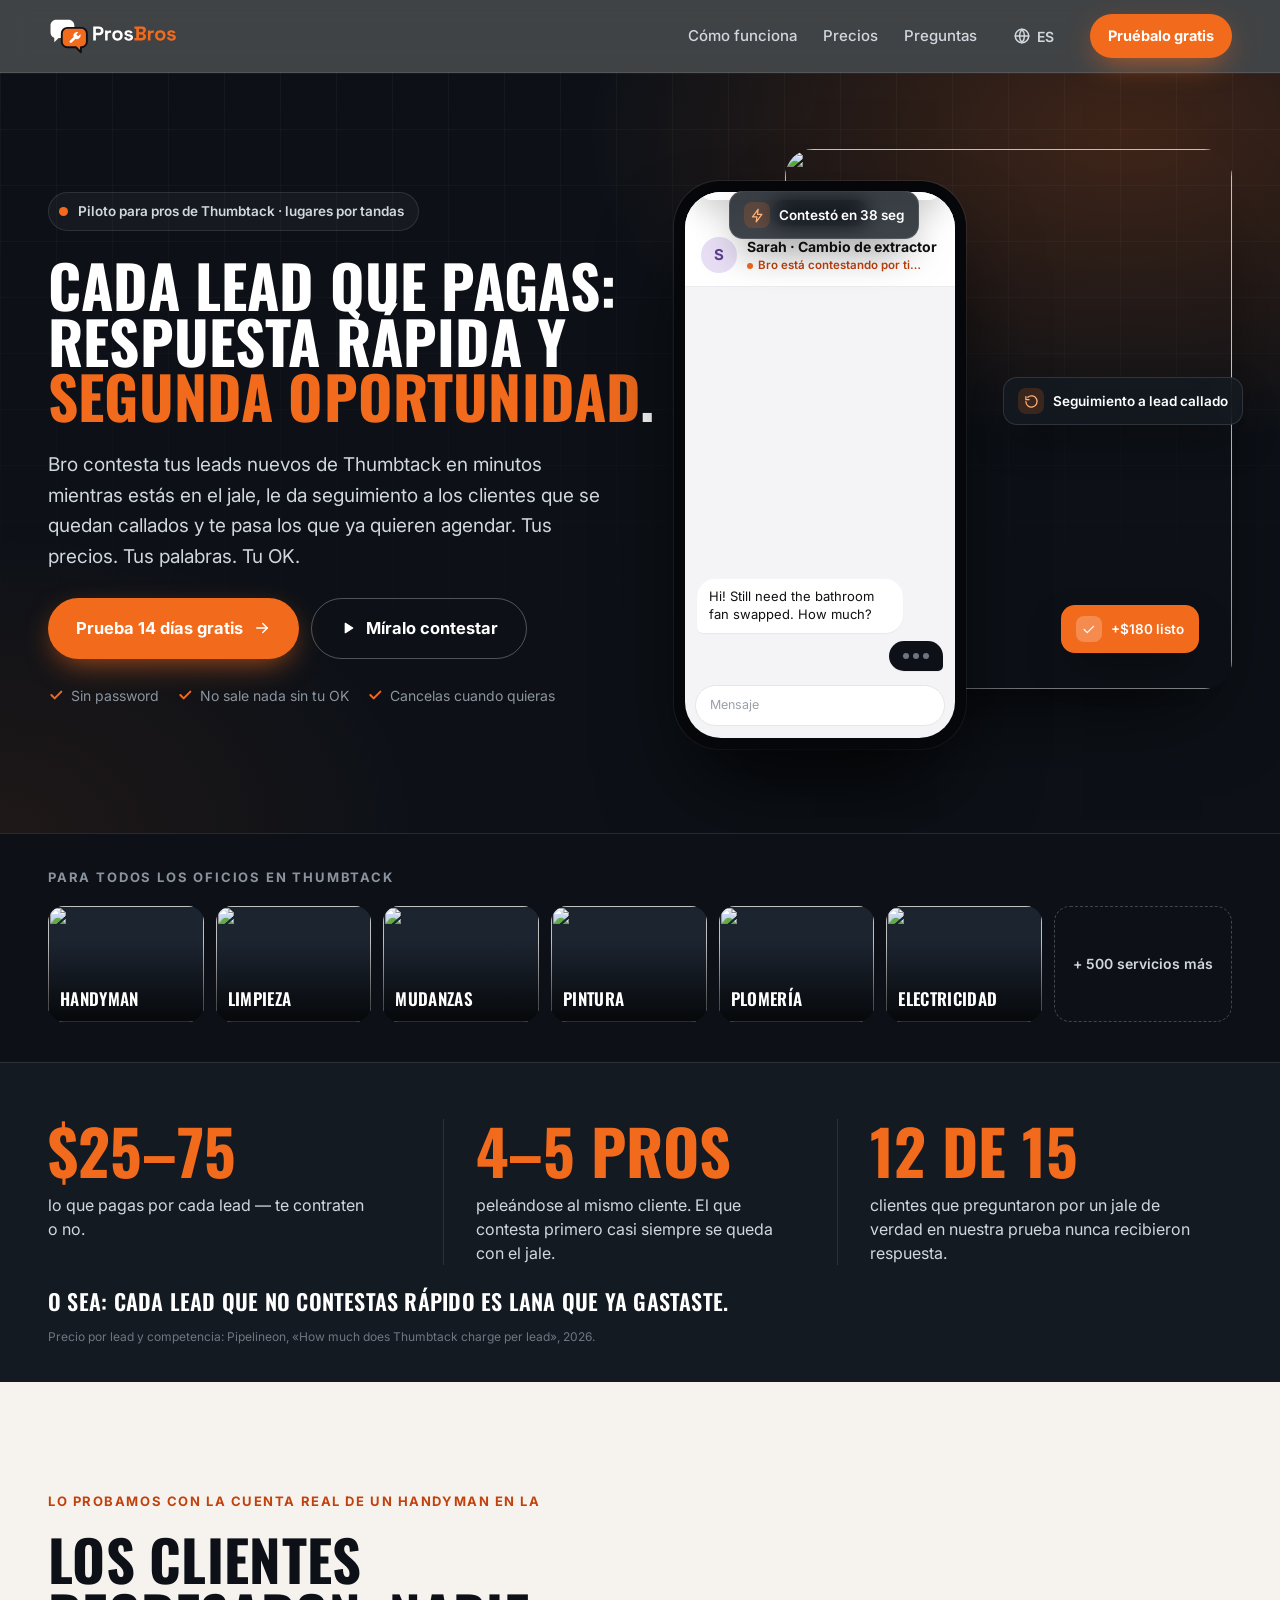
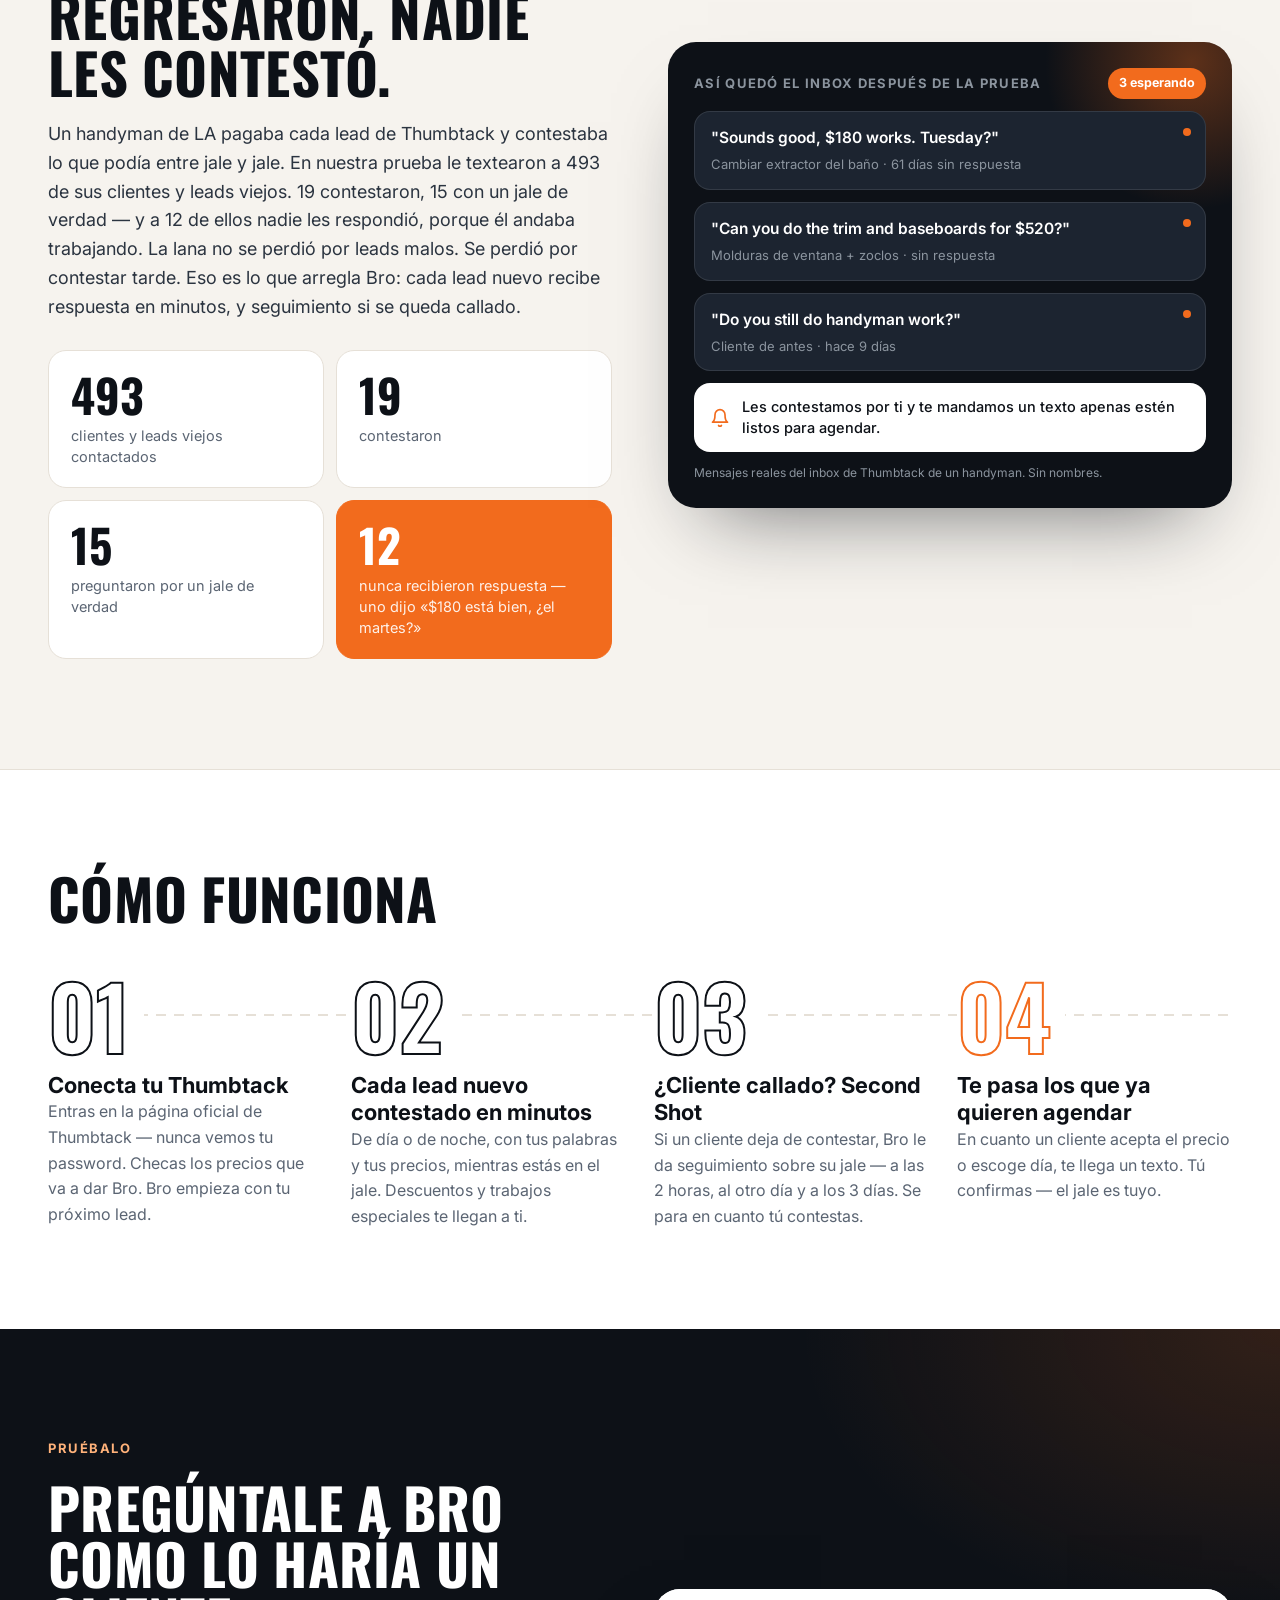
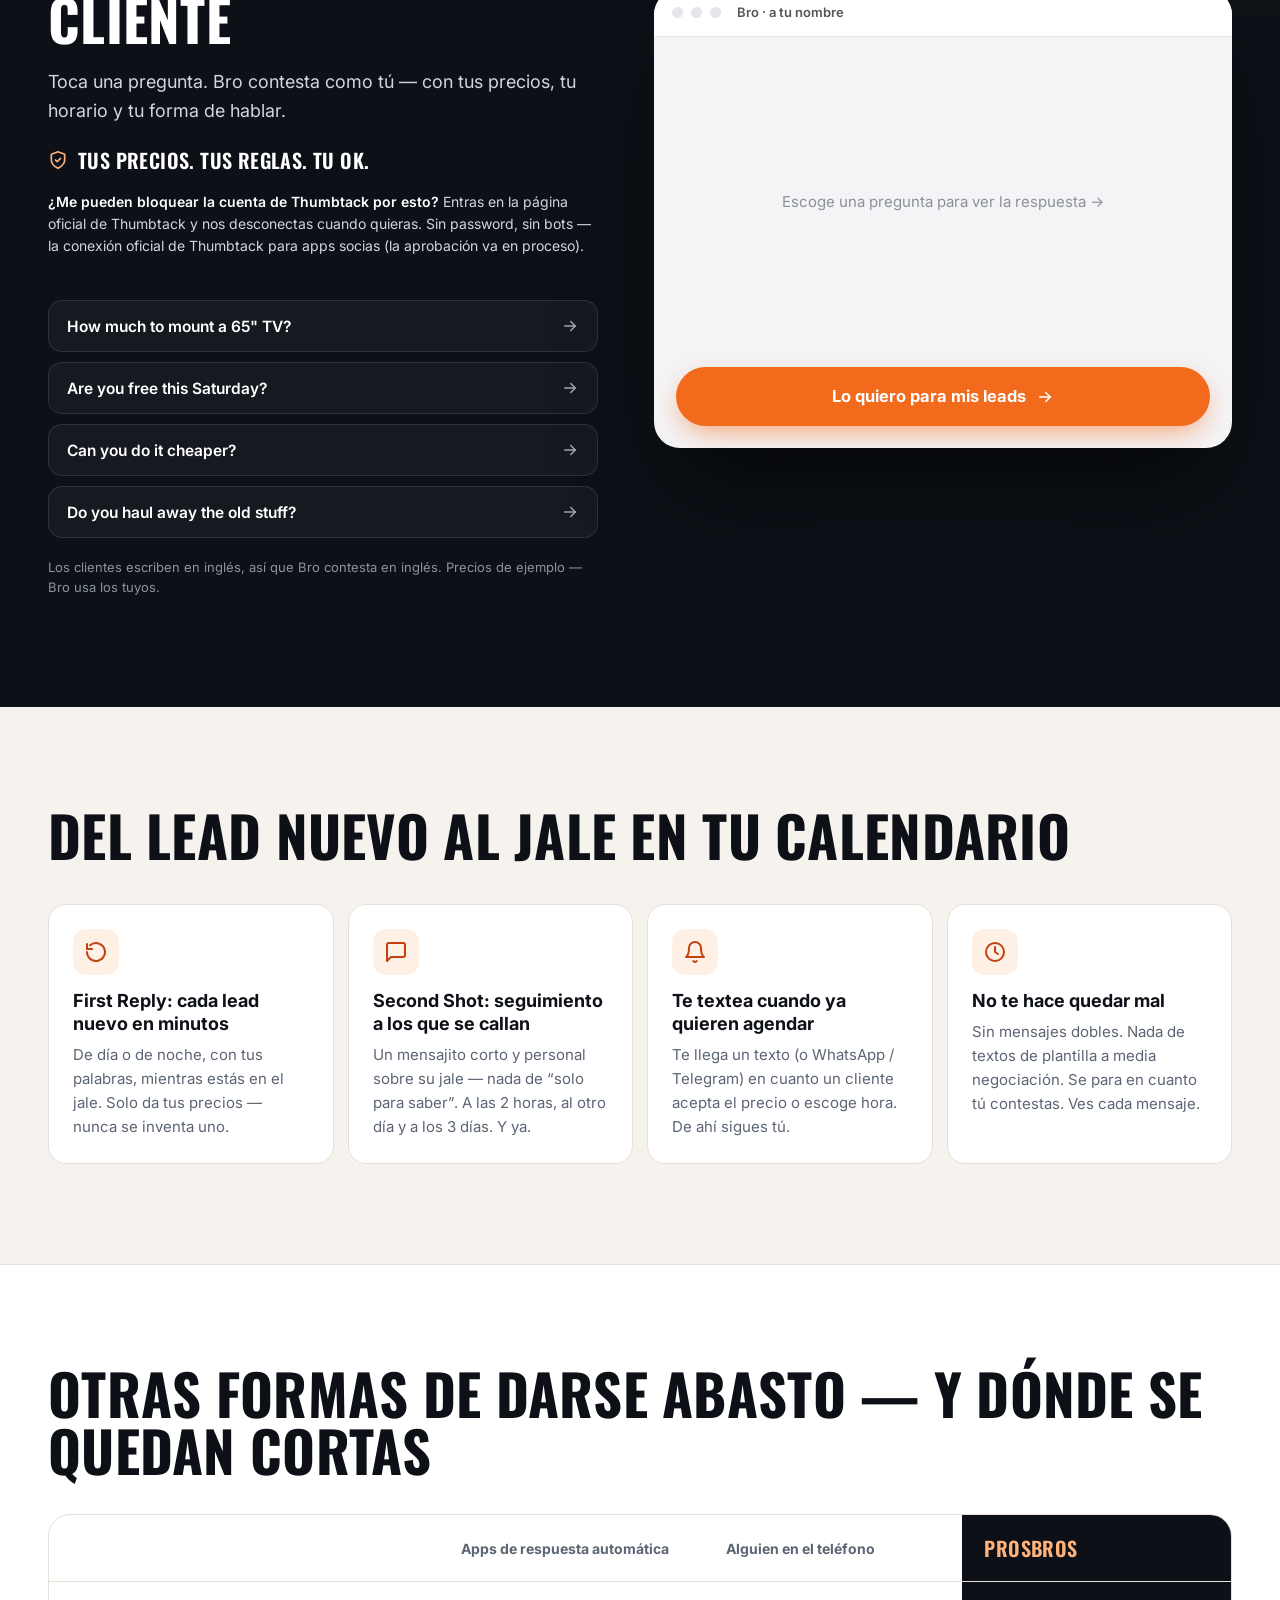
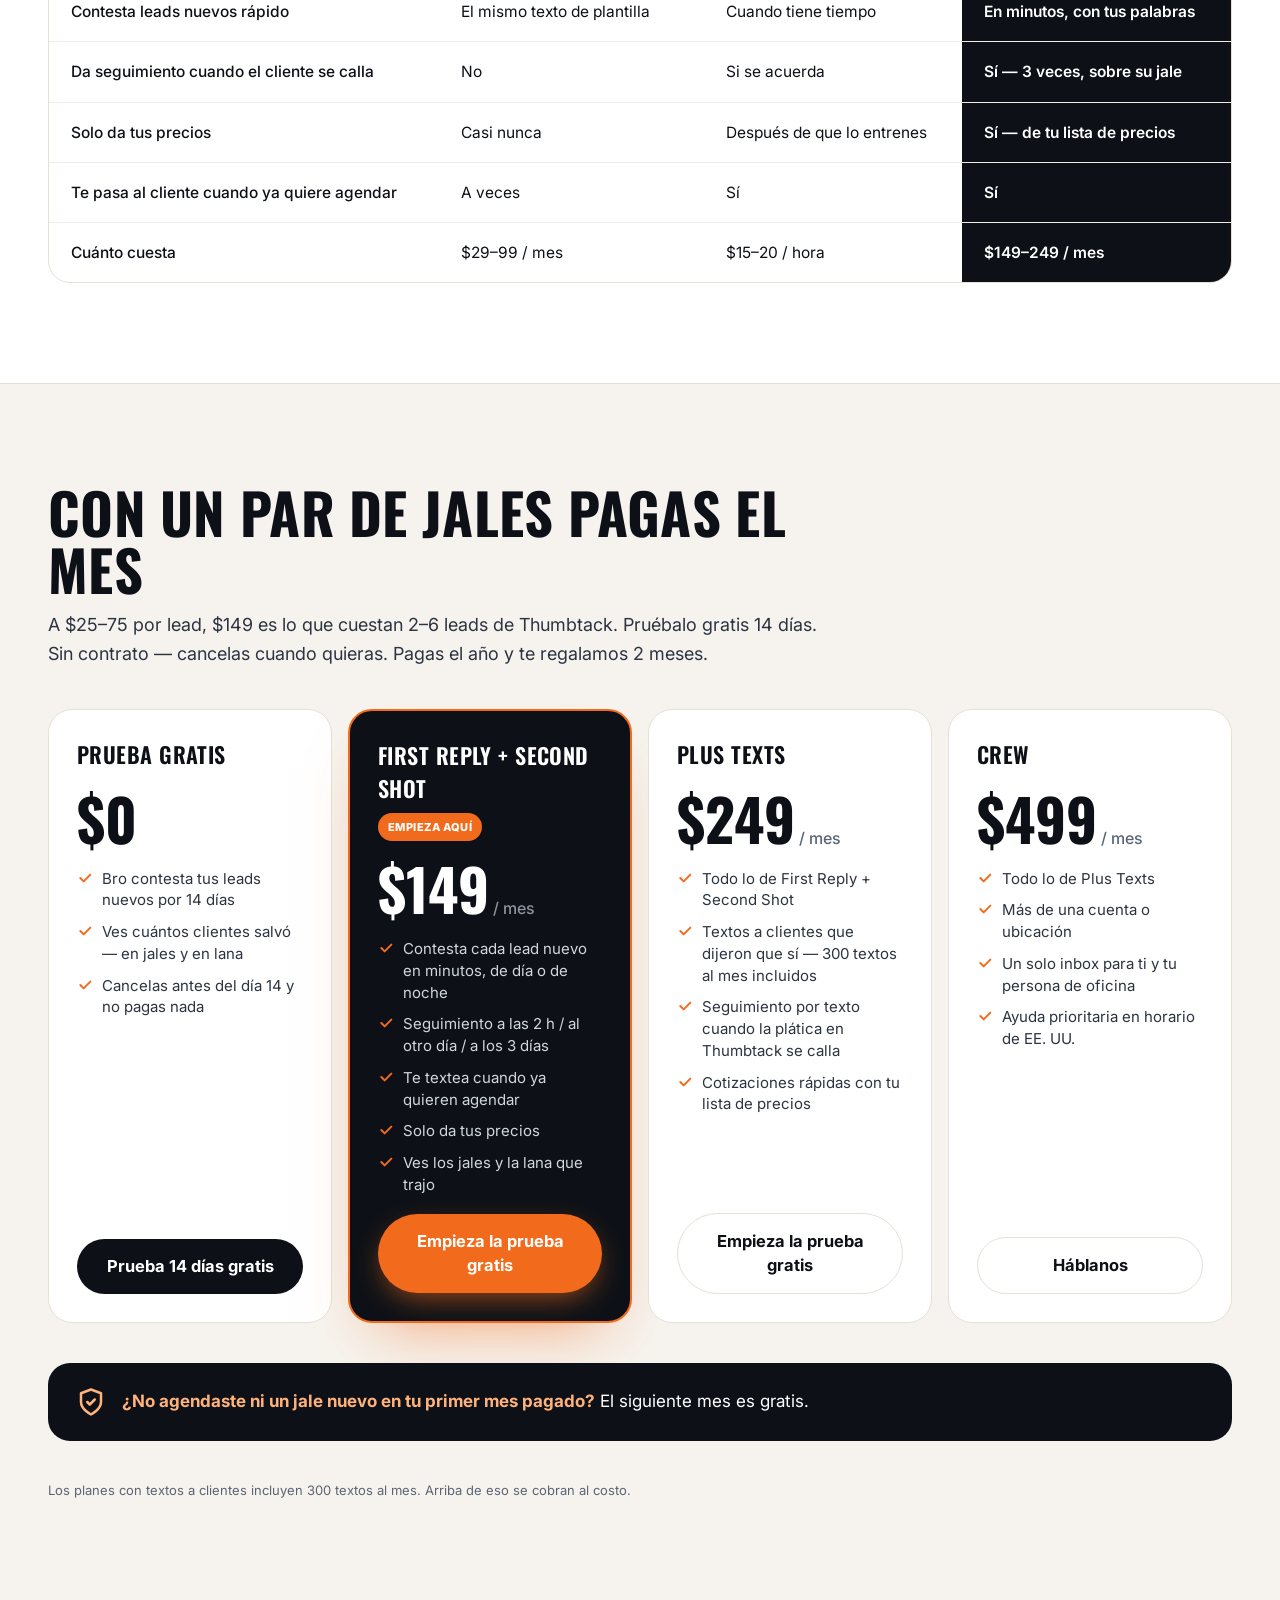
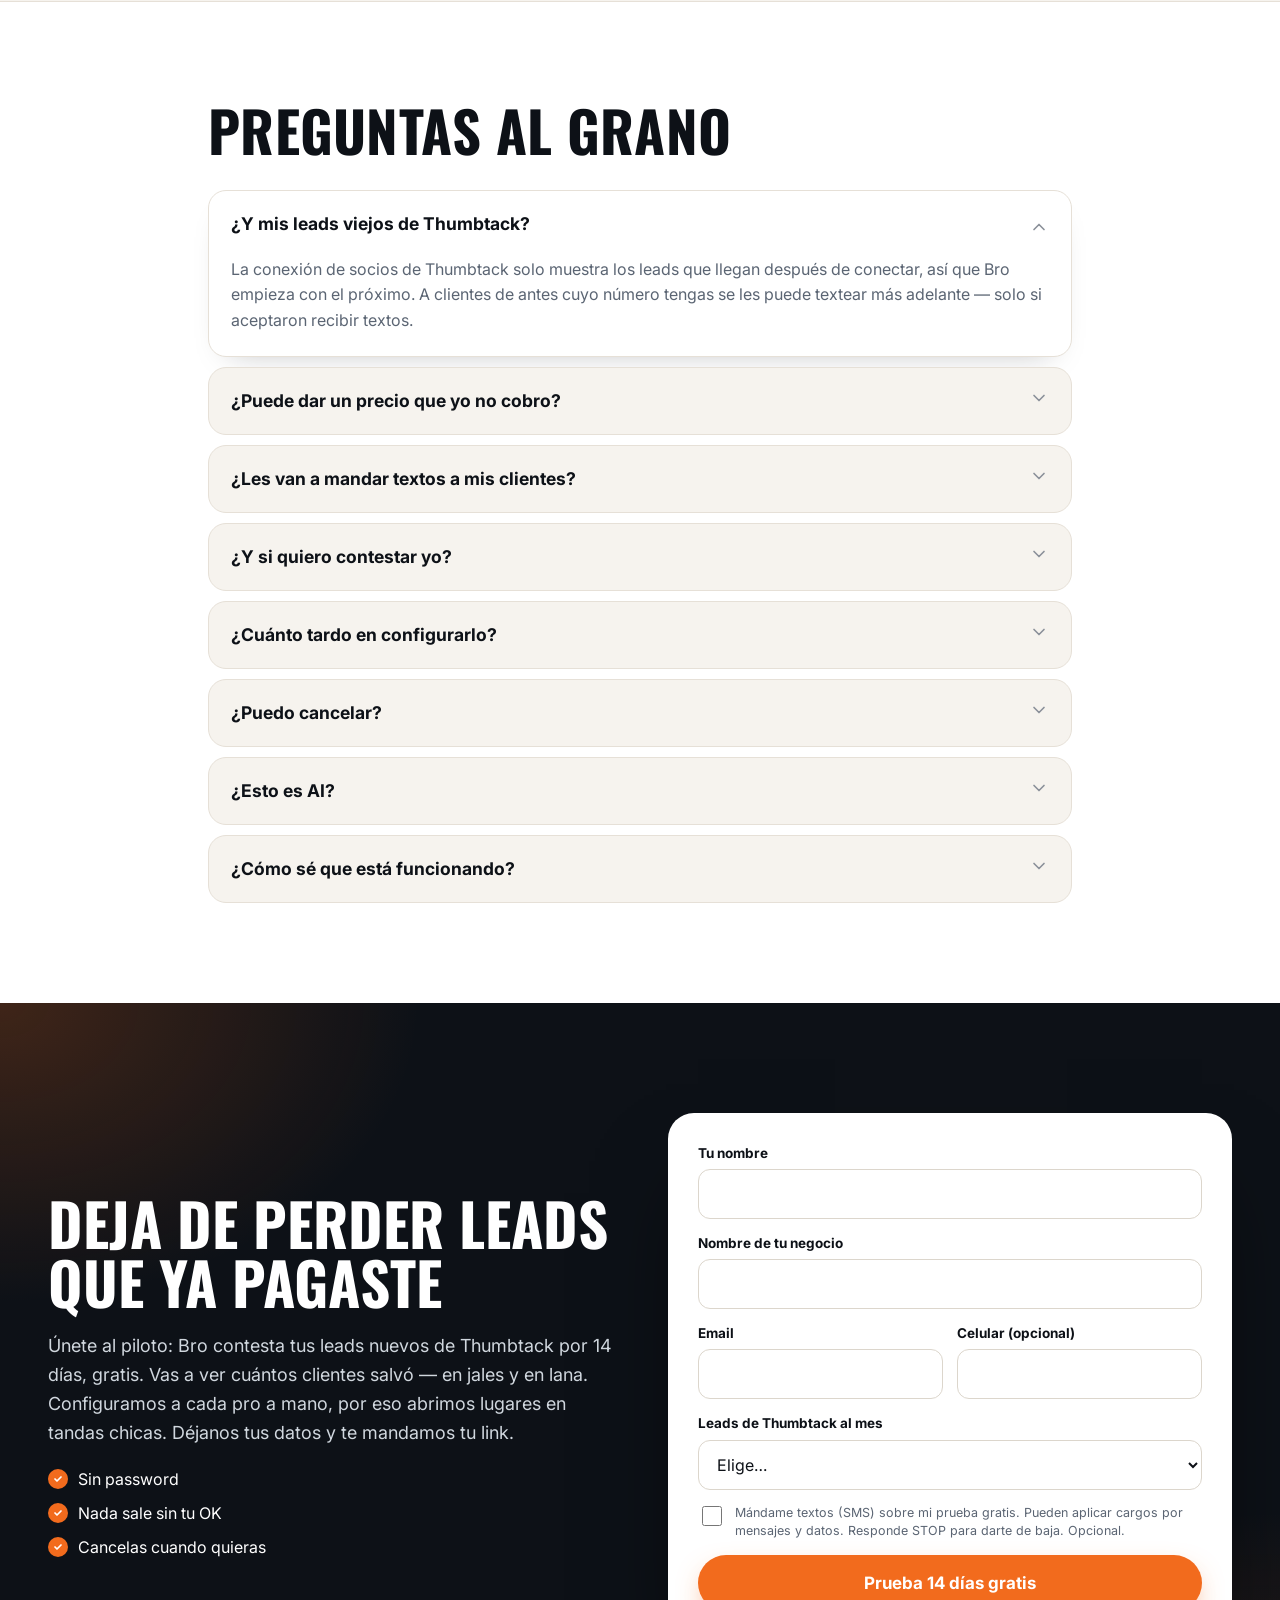
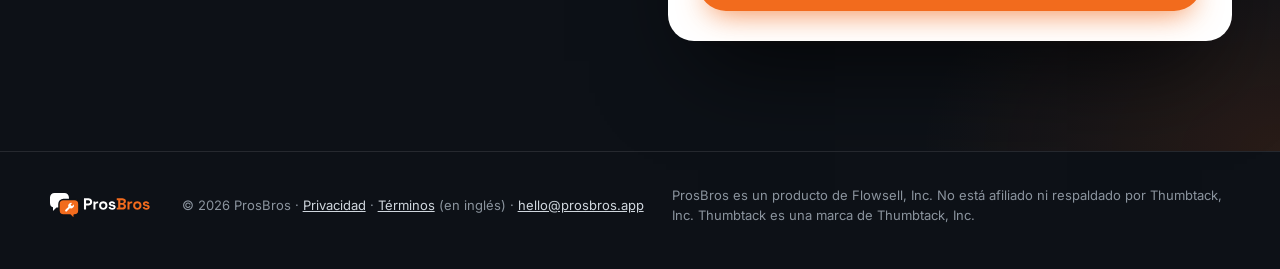
==== commit 424764ce: "v4 copy: Thumbtack API only sees leads after connect — drop old-lead promises; first reply + Second " ====
--- a/es/index.html
+++ b/es/index.html
@@ -3,8 +3,8 @@
 <head>
 <meta charset="utf-8">
 <meta name="viewport" content="width=device-width, initial-scale=1, viewport-fit=cover">
-<title>ProsBros — Recupera los jales de Thumbtack que ya pagaste</title>
-<meta name="description" content="ProsBros revisa tus pláticas viejas de Thumbtack, vuelve a sacarles plática a los clientes y te pasa los que ya quieren agendar — con tus precios, tus palabras y tu OK. Para handymen, limpieza, mudanzas y todos los pros.">
+<title>ProsBros — Cada lead de Thumbtack contestado en minutos y con seguimiento</title>
+<meta name="description" content="ProsBros contesta tus leads nuevos de Thumbtack en minutos mientras estás en el jale, le da seguimiento a los clientes que dejan de contestar y te pasa los que ya quieren agendar — con tus precios, tus palabras y tu OK. Para handymen, limpieza, mudanzas y todos los pros.">
 <link rel="canonical" href="https://prosbros.app/es/">
 <link rel="alternate" hreflang="en" href="https://prosbros.app/">
 <link rel="alternate" hreflang="es" href="https://prosbros.app/es/">
@@ -22,29 +22,29 @@
 <meta property="og:locale:alternate" content="en_US">
 <meta property="og:locale:alternate" content="ru_RU">
 <meta property="og:locale:alternate" content="uk_UA">
-<meta property="og:title" content="ProsBros — Recupera los jales de Thumbtack que ya pagaste">
-<meta property="og:description" content="ProsBros revisa tus pláticas viejas de Thumbtack, vuelve a sacarles plática a los clientes y te pasa los que ya quieren agendar — con tus precios, tus palabras y tu OK. Para handymen, limpieza, mudanzas y todos los pros.">
+<meta property="og:title" content="ProsBros — Cada lead de Thumbtack contestado en minutos y con seguimiento">
+<meta property="og:description" content="ProsBros contesta tus leads nuevos de Thumbtack en minutos mientras estás en el jale, le da seguimiento a los clientes que dejan de contestar y te pasa los que ya quieren agendar — con tus precios, tus palabras y tu OK. Para handymen, limpieza, mudanzas y todos los pros.">
 <meta property="og:url" content="https://prosbros.app/es/">
 <meta property="og:image" content="https://prosbros.app/og-image.png">
 <meta property="og:image:width" content="1200">
 <meta property="og:image:height" content="630">
 <meta name="twitter:card" content="summary_large_image">
-<meta name="twitter:title" content="ProsBros — Recupera los jales de Thumbtack que ya pagaste">
-<meta name="twitter:description" content="ProsBros revisa tus pláticas viejas de Thumbtack, vuelve a sacarles plática a los clientes y te pasa los que ya quieren agendar — con tus precios, tus palabras y tu OK. Para handymen, limpieza, mudanzas y todos los pros.">
+<meta name="twitter:title" content="ProsBros — Cada lead de Thumbtack contestado en minutos y con seguimiento">
+<meta name="twitter:description" content="ProsBros contesta tus leads nuevos de Thumbtack en minutos mientras estás en el jale, le da seguimiento a los clientes que dejan de contestar y te pasa los que ya quieren agendar — con tus precios, tus palabras y tu OK. Para handymen, limpieza, mudanzas y todos los pros.">
 <meta name="twitter:image" content="https://prosbros.app/og-image.png">
 <link rel="preconnect" href="https://fonts.googleapis.com">
 <link rel="preconnect" href="https://fonts.gstatic.com" crossorigin>
 <link rel="preconnect" href="https://images.unsplash.com" crossorigin>
 <link rel="preload" as="image" href="https://images.unsplash.com/photo-1505798577917-a65157d3320a?auto=format&fit=crop&w=1100&q=70">
 <link rel="stylesheet" href="https://fonts.googleapis.com/css2?family=Inter:wght@400;500;600;700;800&family=Oswald:wght@500;600;700&display=swap">
-<link rel="stylesheet" href="/assets/site.css?v=3">
+<link rel="stylesheet" href="/assets/site.css?v=4">
 <script>(function(d){d.className+=' js fl';var done=function(){d.className=d.className.replace(' fl','');};if(document.fonts&&document.fonts.ready){document.fonts.ready.then(done);}setTimeout(done,900);})(document.documentElement);</script>
-<script type="application/ld+json">[{"@context": "https://schema.org", "@type": "Organization", "name": "ProsBros", "url": "https://prosbros.app", "logo": "https://prosbros.app/icon-512.png", "email": "hello@prosbros.app", "slogan": "Every Pro Needs a Bro", "parentOrganization": {"@type": "Organization", "name": "Flowsell, Inc."}}, {"@context": "https://schema.org", "@type": "SoftwareApplication", "name": "ProsBros", "url": "https://prosbros.app/es/", "inLanguage": "es", "applicationCategory": "BusinessApplication", "operatingSystem": "Web", "description": "ProsBros revisa tus pláticas viejas de Thumbtack, vuelve a sacarles plática a los clientes y te pasa los que ya quieren agendar — con tus precios, tus palabras y tu OK. Para handymen, limpieza, mudanzas y todos los pros.", "offers": [{"@type": "Offer", "name": "Revisión del inbox", "price": "0", "priceCurrency": "USD"}, {"@type": "Offer", "name": "Second Shot", "price": "149", "priceCurrency": "USD"}, {"@type": "Offer", "name": "Second Shot + First Reply", "price": "249", "priceCurrency": "USD"}, {"@type": "Offer", "name": "Crew", "price": "499", "priceCurrency": "USD"}]}, {"@context": "https://schema.org", "@type": "FAQPage", "inLanguage": "es", "mainEntity": [{"@type": "Question", "name": "¿Puede dar un precio que yo no cobro?", "acceptedAnswer": {"@type": "Answer", "text": "No. Solo da los precios que tú le pones. Jales especiales, descuentos, horarios — eso te lo pasa a ti."}}, {"@type": "Question", "name": "¿Les van a mandar textos a mis clientes?", "acceptedAnswer": {"@type": "Answer", "text": "Solo a los que dijeron que sí a los textos, desde un número a nombre de tu negocio. Cada texto dice de quién es, y STOP funciona al instante."}}, {"@type": "Question", "name": "¿Y si quiero contestar yo?", "acceptedAnswer": {"@type": "Answer", "text": "Contesta y ya. En cuanto tú respondes, se hace a un lado con ese cliente."}}, {"@type": "Question", "name": "¿Cuánto tardo en configurarlo?", "acceptedAnswer": {"@type": "Answer", "text": "Cuando se abra tu lugar en el piloto: unos 10 minutos, tú solo: conectas Thumbtack, checas tus precios y das el OK al primer lote. ¿Quieres una mano? Agenda una llamada gratis de 15 minutos."}}, {"@type": "Question", "name": "¿Puedo cancelar?", "acceptedAnswer": {"@type": "Answer", "text": "Cuando quieras. Sin contrato y sin cobro de instalación."}}, {"@type": "Question", "name": "¿Esto es AI?", "acceptedAnswer": {"@type": "Answer", "text": "Sí — Bro es un software configurado con tus precios y tus reglas. Escribe a tu nombre, y lo que no tiene claro te lo pasa a ti."}}, {"@type": "Question", "name": "¿Cómo sé que está funcionando?", "acceptedAnswer": {"@type": "Answer", "text": "Ves mensajes enviados, respuestas, jales agendados y la lana que entró. Apuntas cuánto salió un jale con un toque."}}]}]</script>
+<script type="application/ld+json">[{"@context": "https://schema.org", "@type": "Organization", "name": "ProsBros", "url": "https://prosbros.app", "logo": "https://prosbros.app/icon-512.png", "email": "hello@prosbros.app", "slogan": "Every Pro Needs a Bro", "parentOrganization": {"@type": "Organization", "name": "Flowsell, Inc."}}, {"@context": "https://schema.org", "@type": "SoftwareApplication", "name": "ProsBros", "url": "https://prosbros.app/es/", "inLanguage": "es", "applicationCategory": "BusinessApplication", "operatingSystem": "Web", "description": "ProsBros contesta tus leads nuevos de Thumbtack en minutos mientras estás en el jale, le da seguimiento a los clientes que dejan de contestar y te pasa los que ya quieren agendar — con tus precios, tus palabras y tu OK. Para handymen, limpieza, mudanzas y todos los pros.", "offers": [{"@type": "Offer", "name": "Prueba gratis", "price": "0", "priceCurrency": "USD"}, {"@type": "Offer", "name": "First Reply + Second Shot", "price": "149", "priceCurrency": "USD"}, {"@type": "Offer", "name": "Plus Texts", "price": "249", "priceCurrency": "USD"}, {"@type": "Offer", "name": "Crew", "price": "499", "priceCurrency": "USD"}]}, {"@context": "https://schema.org", "@type": "FAQPage", "inLanguage": "es", "mainEntity": [{"@type": "Question", "name": "¿Y mis leads viejos de Thumbtack?", "acceptedAnswer": {"@type": "Answer", "text": "La conexión de socios de Thumbtack solo muestra los leads que llegan después de conectar, así que Bro empieza con el próximo. A clientes de antes cuyo número tengas se les puede textear más adelante — solo si aceptaron recibir textos."}}, {"@type": "Question", "name": "¿Puede dar un precio que yo no cobro?", "acceptedAnswer": {"@type": "Answer", "text": "No. Solo da los precios que tú le pones. Jales especiales, descuentos, horarios — eso te lo pasa a ti."}}, {"@type": "Question", "name": "¿Les van a mandar textos a mis clientes?", "acceptedAnswer": {"@type": "Answer", "text": "Solo a los que dijeron que sí a los textos, desde un número a nombre de tu negocio. Cada texto dice de quién es, y STOP funciona al instante."}}, {"@type": "Question", "name": "¿Y si quiero contestar yo?", "acceptedAnswer": {"@type": "Answer", "text": "Contesta y ya. En cuanto tú respondes, se hace a un lado con ese cliente."}}, {"@type": "Question", "name": "¿Cuánto tardo en configurarlo?", "acceptedAnswer": {"@type": "Answer", "text": "Cuando se abra tu lugar en el piloto, unos 10 minutos: conectas Thumbtack, checas tus precios y Bro toma tu próximo lead. ¿Quieres ayuda? Agenda una llamada gratis de 15 minutos."}}, {"@type": "Question", "name": "¿Puedo cancelar?", "acceptedAnswer": {"@type": "Answer", "text": "Cuando quieras. Sin contrato y sin cobro de instalación."}}, {"@type": "Question", "name": "¿Esto es AI?", "acceptedAnswer": {"@type": "Answer", "text": "Sí — Bro es un software configurado con tus precios y tus reglas. Escribe a tu nombre, y lo que no tiene claro te lo pasa a ti."}}, {"@type": "Question", "name": "¿Cómo sé que está funcionando?", "acceptedAnswer": {"@type": "Answer", "text": "Ves mensajes enviados, respuestas, jales agendados y la lana que entró. Apuntas cuánto salió un jale con un toque."}}]}]</script>
 <script>
 !function(t,e){var o,n,p,r;e.__SV||(window.posthog=e,e._i=[],e.init=function(i,s,a){function g(t,e){var o=e.split(".");2==o.length&&(t=t[o[0]],e=o[1]),t[e]=function(){t.push([e].concat(Array.prototype.slice.call(arguments,0)))}}(p=t.createElement("script")).type="text/javascript",p.crossOrigin="anonymous",p.async=!0,p.src=s.api_host.replace(".i.posthog.com","-assets.i.posthog.com")+"/static/array.js",(r=t.getElementsByTagName("script")[0]).parentNode.insertBefore(p,r);var u=e;for(void 0!==a?u=e[a]=[]:a="posthog",u.people=u.people||[],u.toString=function(t){var e="posthog";return"posthog"!==a&&(e+="."+a),t||(e+=" (stub)"),e},u.people.toString=function(){return u.toString(1)+".people (stub)"},o="init capture register register_once register_for_session unregister unregister_for_session getFeatureFlag getFeatureFlagPayload isFeatureEnabled reloadFeatureFlags updateEarlyAccessFeatureEnrollment getEarlyAccessFeatures on onFeatureFlags onSessionId getSurveys getActiveMatchingSurveys renderSurvey canRenderSurvey getNextSurveyStep identify setPersonProperties group resetGroups setPersonPropertiesForFlags resetPersonPropertiesForFlags setGroupPropertiesForFlags resetGroupPropertiesForFlags reset get_distinct_id getGroups get_session_id get_session_replay_url alias set_config startSessionRecording stopSessionRecording sessionRecordingStarted captureException loadToolbar get_property getSessionProperty createPersonProfile opt_in_capturing opt_out_capturing has_opted_in_capturing has_opted_out_capturing clear_opt_in_out_capturing debug".split(" "),n=0;n<o.length;n++)g(u,o[n]);e._i.push([i,s,a])},e.__SV=1)}(document,window.posthog||[]);
 posthog.init('phc_qAn2hvdsVW6jbmNr34Cai64jjH8Tg7cp7eCmxoNk42ak',{api_host:'https://us.i.posthog.com',person_profiles:'identified_only'});
 </script>
-<script>posthog.register({site_lang:'es',site_version:'v3'});</script>
+<script>posthog.register({site_lang:'es',site_version:'v4'});</script>
 </head>
 <body>
 <header class="hdr"><div class="wrap">
@@ -52,15 +52,15 @@
 <nav class="nav" aria-label="Main">
 <a class="l" href="#how">Cómo funciona</a><a class="l" href="#pricing">Precios</a><a class="l" href="#faq">Preguntas</a>
 <details class="lang"><summary aria-label="Idioma"><svg aria-hidden="true" width="18" height="18" viewBox="0 0 24 24" fill="none" stroke="currentColor" stroke-width="2" stroke-linecap="round" stroke-linejoin="round"><circle cx="12" cy="12" r="9"/><path d="M3 12h18"/><path d="M12 3a14 14 0 0 1 0 18a14 14 0 0 1 0-18z"/></svg>ES</summary><ul><li><a href="/" hreflang="en" lang="en" data-lang="en">English<span>EN</span></a></li><li><a href="/es/" hreflang="es" lang="es" aria-current="page" data-lang="es">Español<span>ES</span></a></li><li><a href="/ru/" hreflang="ru" lang="ru" data-lang="ru">Русский<span>RU</span></a></li><li><a href="/uk/" hreflang="uk" lang="uk" data-lang="uk">Українська<span>UA</span></a></li></ul></details>
-<a class="btn btn-brand" href="#audit"><span class="cta-full">Checa mis leads gratis</span><span class="cta-short">Checa gratis</span></a>
+<a class="btn btn-brand" href="#audit"><span class="cta-full">Pruébalo gratis</span><span class="cta-short">Gratis</span></a>
 </nav></div></header>
 <main>
 <section id="top" class="hero dark"><div class="wrap">
 <div class="hero-l">
 <span class="badge rv"><span class="pulse"></span>Piloto para pros de Thumbtack · lugares por tandas</span>
-<h1 class="rv d1"><span class="hl">Ya pagaste</span> estos jales. Nosotros te los regresamos.</h1>
-<p class="sub rv d2">Bro reabre tus pláticas viejas de Thumbtack, vuelve a sacarles plática a los clientes y te pasa los que ya quieren agendar. Tus precios. Tus palabras. Tu OK.</p>
-<div class="ctas rv d3"><a class="btn btn-brand" href="#audit" id="hero-cta">Checa mis leads — gratis <svg aria-hidden="true" width="18" height="18" viewBox="0 0 24 24" fill="none" stroke="#fff" stroke-width="2" stroke-linecap="round" stroke-linejoin="round"><path d="M5 12h14"/><path d="M13 6l6 6-6 6"/></svg></a><a class="btn btn-ghost" href="#demo"><svg aria-hidden="true" width="16" height="16" viewBox="0 0 24 24" fill="none" stroke="#fff" stroke-width="2" stroke-linecap="round" stroke-linejoin="round"><path d="M8 5v14l11-7z" fill="currentColor"/></svg> Míralo contestar</a></div>
+<h1 class="rv d1">Cada lead que pagas: respuesta rápida y <span class="hl">segunda oportunidad</span>.</h1>
+<p class="sub rv d2">Bro contesta tus leads nuevos de Thumbtack en minutos mientras estás en el jale, le da seguimiento a los clientes que se quedan callados y te pasa los que ya quieren agendar. Tus precios. Tus palabras. Tu OK.</p>
+<div class="ctas rv d3"><a class="btn btn-brand" href="#audit" id="hero-cta">Prueba 14 días gratis <svg aria-hidden="true" width="18" height="18" viewBox="0 0 24 24" fill="none" stroke="#fff" stroke-width="2" stroke-linecap="round" stroke-linejoin="round"><path d="M5 12h14"/><path d="M13 6l6 6-6 6"/></svg></a><a class="btn btn-ghost" href="#demo"><svg aria-hidden="true" width="16" height="16" viewBox="0 0 24 24" fill="none" stroke="#fff" stroke-width="2" stroke-linecap="round" stroke-linejoin="round"><path d="M8 5v14l11-7z" fill="currentColor"/></svg> Míralo contestar</a></div>
 <ul class="trust rv d3"><li>Sin password</li><li>No sale nada sin tu OK</li><li>Cancelas cuando quieras</li></ul>
 <div class="mproof"><span class="ic"><svg aria-hidden="true" width="18" height="18" viewBox="0 0 24 24" fill="none" stroke="#fff" stroke-width="2" stroke-linecap="round" stroke-linejoin="round"><rect x="3" y="5" width="18" height="16" rx="2"/><path d="M3 10h18M8 3v4M16 3v4"/></svg></span><div><b>Listo para agendar — ¿confirmas?</b><small>Sarah · $180 · mar 9:00 AM</small></div><span class="tag"><svg aria-hidden="true" width="13" height="13" viewBox="0 0 24 24" fill="none" stroke="#FFB27A" stroke-width="2" stroke-linecap="round" stroke-linejoin="round"><path d="M13 2L4 14h7l-1 8 9-12h-7z"/></svg>Contestó en 38 seg</span></div>
 </div>
@@ -74,45 +74,45 @@
 <div class="ph-in">Mensaje</div>
 </div></div>
 <span class="chip c1"><span class="dot"><svg aria-hidden="true" width="15" height="15" viewBox="0 0 24 24" fill="none" stroke="#FFB27A" stroke-width="2" stroke-linecap="round" stroke-linejoin="round"><path d="M13 2L4 14h7l-1 8 9-12h-7z"/></svg></span>Contestó en 38 seg</span>
-<span class="chip c2"><span class="dot"><svg aria-hidden="true" width="15" height="15" viewBox="0 0 24 24" fill="none" stroke="#FFB27A" stroke-width="2" stroke-linecap="round" stroke-linejoin="round"><path d="M3 12a9 9 0 1 0 3-6.7"/><path d="M3 4v5h5"/></svg></span>Lead viejo revivió</span>
+<span class="chip c2"><span class="dot"><svg aria-hidden="true" width="15" height="15" viewBox="0 0 24 24" fill="none" stroke="#FFB27A" stroke-width="2" stroke-linecap="round" stroke-linejoin="round"><path d="M3 12a9 9 0 1 0 3-6.7"/><path d="M3 4v5h5"/></svg></span>Seguimiento a lead callado</span>
 <span class="chip c3"><span class="dot"><svg aria-hidden="true" width="15" height="15" viewBox="0 0 24 24" fill="none" stroke="#fff" stroke-width="2" stroke-linecap="round" stroke-linejoin="round"><path d="M5 12l5 5L20 7"/></svg></span>+$180 listo</span>
 </div>
 </div></section>
 <section class="trades"><div class="wrap"><h2>Para todos los oficios en Thumbtack</h2><ul class="tr-g"><li class="tr"><img src="https://images.unsplash.com/photo-1765518440022-10242cc86895?auto=format&fit=crop&w=420&q=70&h=300" alt="" loading="lazy" width="420" height="300"><span>Handyman</span></li><li class="tr"><img src="https://images.unsplash.com/photo-1686178827149-6d55c72d81df?auto=format&fit=crop&w=420&q=70&h=300" alt="" loading="lazy" width="420" height="300"><span>Limpieza</span></li><li class="tr"><img src="https://images.unsplash.com/photo-1694715669993-ea0022b470f7?auto=format&fit=crop&w=420&q=70&h=300" alt="" loading="lazy" width="420" height="300"><span>Mudanzas</span></li><li class="tr"><img src="https://images.unsplash.com/photo-1717281234297-3def5ae3eee1?auto=format&fit=crop&w=420&q=70&h=300" alt="" loading="lazy" width="420" height="300"><span>Pintura</span></li><li class="tr"><img src="https://images.unsplash.com/photo-1676210134188-4c05dd172f89?auto=format&fit=crop&w=420&q=70&h=300" alt="" loading="lazy" width="420" height="300"><span>Plomería</span></li><li class="tr"><img src="https://images.unsplash.com/photo-1682345262055-8f95f3c513ea?auto=format&fit=crop&w=420&q=70&h=300" alt="" loading="lazy" width="420" height="300"><span>Electricidad</span></li><li class="tr-more">+ 500 servicios más</li></ul></div></section>
-<section class="stats dark"><div class="wrap stats-g"><div class="stat rv"><p class="n">$25–75</p><p class="t">lo que pagas por cada lead — te contraten o no.</p></div><div class="stat rv d1"><p class="n">4–5 pros</p><p class="t">peleándose al mismo cliente. El que contesta primero casi siempre se queda con el jale.</p></div><div class="stat rv d2"><p class="n">Cientos</p><p class="t">de pláticas que ya pagaste, olvidadas en tu inbox. Nadie les da seguimiento.</p></div></div><p class="wrap bridge">O sea: cada plática callada en tu inbox es lana que ya gastaste.</p><p class="wrap src">Precio por lead y competencia: Pipelineon, «How much does Thumbtack charge per lead», 2026.</p></section>
+<section class="stats dark"><div class="wrap stats-g"><div class="stat rv"><p class="n">$25–75</p><p class="t">lo que pagas por cada lead — te contraten o no.</p></div><div class="stat rv d1"><p class="n">4–5 pros</p><p class="t">peleándose al mismo cliente. El que contesta primero casi siempre se queda con el jale.</p></div><div class="stat rv d2"><p class="n">12 de 15</p><p class="t">clientes que preguntaron por un jale de verdad en nuestra prueba nunca recibieron respuesta.</p></div></div><p class="wrap bridge">O sea: cada lead que no contestas rápido es lana que ya gastaste.</p><p class="wrap src">Precio por lead y competencia: Pipelineon, «How much does Thumbtack charge per lead», 2026.</p></section>
 <section class="pilot"><div class="wrap">
-<div class="pilot-l rv"><p class="eyebrow">Lo probamos con la cuenta real de un handyman en LA</p><h2 class="h2">Los clientes regresaron. Nadie les contestó.</h2><p class="lead">Un handyman de LA pagó cada uno de esos leads y contestaba lo que podía entre jale y jale. Le textearon a 493 de sus clientes y leads viejos. 19 contestaron, 15 con un jale de verdad — y a 12 de ellos nadie les respondió, porque él andaba trabajando. Por eso Bro hace las dos cosas: trae de vuelta a los clientes <em>y</em> sigue la plática hasta que el jale queda en tu calendario.</p><div class="pilot-g"><div class="pc"><p class="n">493</p><p class="t">clientes y leads viejos contactados</p></div><div class="pc"><p class="n">19</p><p class="t">contestaron</p></div><div class="pc"><p class="n">15</p><p class="t">preguntaron por un jale de verdad</p></div><div class="pc hot"><p class="n">12</p><p class="t">nunca recibieron respuesta — uno dijo «$180 está bien, ¿el martes?»</p></div></div></div>
+<div class="pilot-l rv"><p class="eyebrow">Lo probamos con la cuenta real de un handyman en LA</p><h2 class="h2">Los clientes regresaron. Nadie les contestó.</h2><p class="lead">Un handyman de LA pagaba cada lead de Thumbtack y contestaba lo que podía entre jale y jale. En nuestra prueba le textearon a 493 de sus clientes y leads viejos. 19 contestaron, 15 con un jale de verdad — y a 12 de ellos nadie les respondió, porque él andaba trabajando. La lana no se perdió por leads malos. Se perdió por contestar tarde. Eso es lo que arregla Bro: cada lead nuevo recibe respuesta en minutos, y seguimiento si se queda callado.</p><div class="pilot-g"><div class="pc"><p class="n">493</p><p class="t">clientes y leads viejos contactados</p></div><div class="pc"><p class="n">19</p><p class="t">contestaron</p></div><div class="pc"><p class="n">15</p><p class="t">preguntaron por un jale de verdad</p></div><div class="pc hot"><p class="n">12</p><p class="t">nunca recibieron respuesta — uno dijo «$180 está bien, ¿el martes?»</p></div></div></div>
 <div class="case rv d2"><div class="case-h"><p>Así quedó el inbox después de la prueba</p><span class="pill">3 esperando</span></div><div class="msg"><b>"Sounds good, $180 works. Tuesday?"</b><small>Cambiar extractor del baño · 61 días sin respuesta</small></div><div class="msg"><b>"Can you do the trim and baseboards for $520?"</b><small>Molduras de ventana + zoclos · sin respuesta</small></div><div class="msg"><b>"Do you still do handyman work?"</b><small>Cliente de antes · hace 9 días</small></div>
 <div class="bell"><svg aria-hidden="true" width="20" height="20" viewBox="0 0 24 24" fill="none" stroke="#F26B1D" stroke-width="2" stroke-linecap="round" stroke-linejoin="round"><path d="M18 8a6 6 0 0 0-12 0c0 7-3 9-3 9h18s-3-2-3-9"/><path d="M13.7 21a2 2 0 0 1-3.4 0"/></svg><p>Les contestamos por ti y te mandamos un texto apenas estén listos para agendar.</p></div><p class="case-cap">Mensajes reales del inbox de Thumbtack de un handyman. Sin nombres.</p></div>
 </div></section>
-<section id="how" class="how"><div class="wrap"><h2 class="h2 rv">Cómo funciona Second Shot</h2><ol class="steps"><li class="step rv"><span class="num">01</span><div><h3>Separa tu inbox en 4 montones</h3><p>Conectas en la página oficial de Thumbtack — nunca vemos tu password. Bro acomoda tus pláticas viejas: preguntó precio y desapareció · dijo que sí pero nunca puso fecha · se fue con otro pro · nadie le contestó.</p></div></li><li class="step rv d1"><span class="num">02</span><div><h3>Le escribe a cada montón su propio mensaje</h3><p>Nada de “solo para saber”. Bro les escribe de su jale: “¿Todavía necesitas la repisa? Tengo libre el martes.” Tú das el OK a la primera tanda antes de que salga algo.</p></div></li><li class="step rv d2"><span class="num">03</span><div><h3>Contesta con tus palabras y tus precios</h3><p>Los clientes contestan con preguntas. Bro responde con tu lista de precios y tu calendario. Descuentos y trabajos especiales te llegan a ti.</p></div></li><li class="step rv d3"><span class="num">04</span><div><h3>Te pasa los que ya quieren agendar</h3><p>En cuanto un cliente acepta el precio o escoge día, te llega un texto. Tú confirmas — el jale es tuyo.</p></div></li></ol></div></section>
+<section id="how" class="how"><div class="wrap"><h2 class="h2 rv">Cómo funciona</h2><ol class="steps"><li class="step rv"><span class="num">01</span><div><h3>Conecta tu Thumbtack</h3><p>Entras en la página oficial de Thumbtack — nunca vemos tu password. Checas los precios que va a dar Bro. Bro empieza con tu próximo lead.</p></div></li><li class="step rv d1"><span class="num">02</span><div><h3>Cada lead nuevo contestado en minutos</h3><p>De día o de noche, con tus palabras y tus precios, mientras estás en el jale. Descuentos y trabajos especiales te llegan a ti.</p></div></li><li class="step rv d2"><span class="num">03</span><div><h3>¿Cliente callado? Second Shot</h3><p>Si un cliente deja de contestar, Bro le da seguimiento sobre su jale — a las 2 horas, al otro día y a los 3 días. Se para en cuanto tú contestas.</p></div></li><li class="step rv d3"><span class="num">04</span><div><h3>Te pasa los que ya quieren agendar</h3><p>En cuanto un cliente acepta el precio o escoge día, te llega un texto. Tú confirmas — el jale es tuyo.</p></div></li></ol></div></section>
 <section id="demo" class="demo dark"><div class="wrap">
 <div class="demo-l rv"><p class="eyebrow">Pruébalo</p><h2 class="h2">Pregúntale a Bro como lo haría un cliente</h2><p class="lead">Toca una pregunta. Bro contesta como tú — con tus precios, tu horario y tu forma de hablar.</p><p class="ctrl"><svg aria-hidden="true" width="20" height="20" viewBox="0 0 24 24" fill="none" stroke="#FFB27A" stroke-width="2" stroke-linecap="round" stroke-linejoin="round"><path d="M12 22s8-4 8-10V5l-8-3-8 3v7c0 6 8 10 8 10z"/><path d="M9 12l2 2 4-4"/></svg>Tus precios. Tus reglas. Tu OK.</p><p class="safe"><b>¿Me pueden bloquear la cuenta de Thumbtack por esto?</b> Entras en la página oficial de Thumbtack y nos desconectas cuando quieras. Sin password, sin bots — la conexión oficial de Thumbtack para apps socias (la aprobación va en proceso).</p><div class="qs" role="group"><button type="button" class="q" data-i="0" aria-pressed="false">How much to mount a 65&quot; TV?<svg aria-hidden="true" width="18" height="18" viewBox="0 0 24 24" fill="none" stroke="#fff" stroke-width="2" stroke-linecap="round" stroke-linejoin="round"><path d="M5 12h14"/><path d="M13 6l6 6-6 6"/></svg></button><button type="button" class="q" data-i="1" aria-pressed="false">Are you free this Saturday?<svg aria-hidden="true" width="18" height="18" viewBox="0 0 24 24" fill="none" stroke="#fff" stroke-width="2" stroke-linecap="round" stroke-linejoin="round"><path d="M5 12h14"/><path d="M13 6l6 6-6 6"/></svg></button><button type="button" class="q" data-i="2" aria-pressed="false">Can you do it cheaper?<svg aria-hidden="true" width="18" height="18" viewBox="0 0 24 24" fill="none" stroke="#fff" stroke-width="2" stroke-linecap="round" stroke-linejoin="round"><path d="M5 12h14"/><path d="M13 6l6 6-6 6"/></svg></button><button type="button" class="q" data-i="3" aria-pressed="false">Do you haul away the old stuff?<svg aria-hidden="true" width="18" height="18" viewBox="0 0 24 24" fill="none" stroke="#fff" stroke-width="2" stroke-linecap="round" stroke-linejoin="round"><path d="M5 12h14"/><path d="M13 6l6 6-6 6"/></svg></button></div><p class="demo-note">Los clientes escriben en inglés, así que Bro contesta en inglés. Precios de ejemplo — Bro usa los tuyos.</p></div>
 <div class="win rv d2"><div class="win-h"><i></i><i></i><i></i><span>Bro · a tu nombre</span></div><div class="log" id="log" aria-live="polite"><p class="empty">Escoge una pregunta para ver la respuesta →</p></div><div class="win-cta"><a class="btn btn-brand" href="#audit">Lo quiero para mis leads <svg aria-hidden="true" width="18" height="18" viewBox="0 0 24 24" fill="none" stroke="#fff" stroke-width="2" stroke-linecap="round" stroke-linejoin="round"><path d="M5 12h14"/><path d="M13 6l6 6-6 6"/></svg></a></div></div>
 </div></section>
-<section class="feat"><div class="wrap"><h2 class="h2 rv">Del lead viejo al jale en tu calendario</h2><p class="feat-hint">Toca cualquiera para ver más</p><div class="feat-g"><div class="fi rv"><button type="button" class="fi-h" aria-expanded="false"><span class="ico"><svg aria-hidden="true" width="24" height="24" viewBox="0 0 24 24" fill="none" stroke="#C2410C" stroke-width="2" stroke-linecap="round" stroke-linejoin="round"><path d="M3 12a9 9 0 1 0 3-6.7"/><path d="M3 4v5h5"/></svg></span><h3>Second Shot: los leads viejos regresan</h3><span class="chev"><svg aria-hidden="true" width="20" height="20" viewBox="0 0 24 24" fill="none" stroke="#8A9099" stroke-width="2" stroke-linecap="round" stroke-linejoin="round"><path d="M6 9l6 6 6-6"/></svg></span></button><p>Un mensajito corto y personal a clientes de antes y cotizaciones que se enfriaron — de su jale, con tu nombre. Primero los clientes de antes: contestan 2.5× más.</p></div><div class="fi rv d1"><button type="button" class="fi-h" aria-expanded="false"><span class="ico"><svg aria-hidden="true" width="24" height="24" viewBox="0 0 24 24" fill="none" stroke="#C2410C" stroke-width="2" stroke-linecap="round" stroke-linejoin="round"><path d="M21 15a2 2 0 0 1-2 2H7l-4 4V5a2 2 0 0 1 2-2h14a2 2 0 0 1 2 2z"/></svg></span><h3>First Reply: leads nuevos contestados en minutos</h3><span class="chev"><svg aria-hidden="true" width="20" height="20" viewBox="0 0 24 24" fill="none" stroke="#8A9099" stroke-width="2" stroke-linecap="round" stroke-linejoin="round"><path d="M6 9l6 6 6-6"/></svg></span></button><p>De día o de noche, con tus palabras, mientras estás en el jale. Solo da tus precios — nunca se inventa uno. Da seguimiento a las 2 horas, al otro día y a los 3 días.</p></div><div class="fi rv d2"><button type="button" class="fi-h" aria-expanded="false"><span class="ico"><svg aria-hidden="true" width="24" height="24" viewBox="0 0 24 24" fill="none" stroke="#C2410C" stroke-width="2" stroke-linecap="round" stroke-linejoin="round"><path d="M18 8a6 6 0 0 0-12 0c0 7-3 9-3 9h18s-3-2-3-9"/><path d="M13.7 21a2 2 0 0 1-3.4 0"/></svg></span><h3>Te textea cuando ya quieren agendar</h3><span class="chev"><svg aria-hidden="true" width="20" height="20" viewBox="0 0 24 24" fill="none" stroke="#8A9099" stroke-width="2" stroke-linecap="round" stroke-linejoin="round"><path d="M6 9l6 6 6-6"/></svg></span></button><p>Te llega un texto (o WhatsApp / Telegram) en cuanto un cliente acepta el precio o escoge hora. De ahí sigues tú.</p></div><div class="fi rv"><button type="button" class="fi-h" aria-expanded="false"><span class="ico"><svg aria-hidden="true" width="24" height="24" viewBox="0 0 24 24" fill="none" stroke="#C2410C" stroke-width="2" stroke-linecap="round" stroke-linejoin="round"><circle cx="12" cy="12" r="9"/><path d="M12 7v5l3 2"/></svg></span><h3>No te hace quedar mal</h3><span class="chev"><svg aria-hidden="true" width="20" height="20" viewBox="0 0 24 24" fill="none" stroke="#8A9099" stroke-width="2" stroke-linecap="round" stroke-linejoin="round"><path d="M6 9l6 6 6-6"/></svg></span></button><p>Sin mensajes dobles. Nada de textos de plantilla a media negociación. Al mismo cliente, máximo una vez cada tres meses. Se para en cuanto tú contestas.</p></div></div></div></section>
+<section class="feat"><div class="wrap"><h2 class="h2 rv">Del lead nuevo al jale en tu calendario</h2><p class="feat-hint">Toca cualquiera para ver más</p><div class="feat-g"><div class="fi rv"><button type="button" class="fi-h" aria-expanded="false"><span class="ico"><svg aria-hidden="true" width="24" height="24" viewBox="0 0 24 24" fill="none" stroke="#C2410C" stroke-width="2" stroke-linecap="round" stroke-linejoin="round"><path d="M3 12a9 9 0 1 0 3-6.7"/><path d="M3 4v5h5"/></svg></span><h3>First Reply: cada lead nuevo en minutos</h3><span class="chev"><svg aria-hidden="true" width="20" height="20" viewBox="0 0 24 24" fill="none" stroke="#8A9099" stroke-width="2" stroke-linecap="round" stroke-linejoin="round"><path d="M6 9l6 6 6-6"/></svg></span></button><p>De día o de noche, con tus palabras, mientras estás en el jale. Solo da tus precios — nunca se inventa uno.</p></div><div class="fi rv d1"><button type="button" class="fi-h" aria-expanded="false"><span class="ico"><svg aria-hidden="true" width="24" height="24" viewBox="0 0 24 24" fill="none" stroke="#C2410C" stroke-width="2" stroke-linecap="round" stroke-linejoin="round"><path d="M21 15a2 2 0 0 1-2 2H7l-4 4V5a2 2 0 0 1 2-2h14a2 2 0 0 1 2 2z"/></svg></span><h3>Second Shot: seguimiento a los que se callan</h3><span class="chev"><svg aria-hidden="true" width="20" height="20" viewBox="0 0 24 24" fill="none" stroke="#8A9099" stroke-width="2" stroke-linecap="round" stroke-linejoin="round"><path d="M6 9l6 6 6-6"/></svg></span></button><p>Un mensajito corto y personal sobre su jale — nada de “solo para saber”. A las 2 horas, al otro día y a los 3 días. Y ya.</p></div><div class="fi rv d2"><button type="button" class="fi-h" aria-expanded="false"><span class="ico"><svg aria-hidden="true" width="24" height="24" viewBox="0 0 24 24" fill="none" stroke="#C2410C" stroke-width="2" stroke-linecap="round" stroke-linejoin="round"><path d="M18 8a6 6 0 0 0-12 0c0 7-3 9-3 9h18s-3-2-3-9"/><path d="M13.7 21a2 2 0 0 1-3.4 0"/></svg></span><h3>Te textea cuando ya quieren agendar</h3><span class="chev"><svg aria-hidden="true" width="20" height="20" viewBox="0 0 24 24" fill="none" stroke="#8A9099" stroke-width="2" stroke-linecap="round" stroke-linejoin="round"><path d="M6 9l6 6 6-6"/></svg></span></button><p>Te llega un texto (o WhatsApp / Telegram) en cuanto un cliente acepta el precio o escoge hora. De ahí sigues tú.</p></div><div class="fi rv"><button type="button" class="fi-h" aria-expanded="false"><span class="ico"><svg aria-hidden="true" width="24" height="24" viewBox="0 0 24 24" fill="none" stroke="#C2410C" stroke-width="2" stroke-linecap="round" stroke-linejoin="round"><circle cx="12" cy="12" r="9"/><path d="M12 7v5l3 2"/></svg></span><h3>No te hace quedar mal</h3><span class="chev"><svg aria-hidden="true" width="20" height="20" viewBox="0 0 24 24" fill="none" stroke="#8A9099" stroke-width="2" stroke-linecap="round" stroke-linejoin="round"><path d="M6 9l6 6 6-6"/></svg></span></button><p>Sin mensajes dobles. Nada de textos de plantilla a media negociación. Se para en cuanto tú contestas. Ves cada mensaje.</p></div></div></div></section>
 <section class="cmp"><div class="wrap"><h2 class="h2 rv">Otras formas de darse abasto — y dónde se quedan cortas</h2>
-<div class="tbl rv"><table><thead><tr><th scope="col"></th><th scope="col">Apps de respuesta automática</th><th scope="col">Alguien en el teléfono</th><th scope="col" class="us">ProsBros</th></tr></thead><tbody><tr><th scope="row">Contesta leads nuevos rápido</th><td>El mismo texto de plantilla</td><td>Cuando tiene tiempo</td><td class="us">En minutos, con tus palabras</td></tr><tr><th scope="row">Va por tus leads viejos de Thumbtack</th><td>No</td><td>Casi nunca</td><td class="us">Sí — cada plática vieja</td></tr><tr><th scope="row">Solo da tus precios</th><td>Casi nunca</td><td>Después de que lo entrenes</td><td class="us">Sí — de tu lista de precios</td></tr><tr><th scope="row">Te pasa al cliente cuando ya quiere agendar</th><td>A veces</td><td>Sí</td><td class="us">Sí</td></tr><tr><th scope="row">Cuánto cuesta</th><td>$29–99 / mes</td><td>$15–20 / hora</td><td class="us">$149–249 / mes</td></tr></tbody></table></div>
-<ul class="cmp-m"><li><p class="q2">Contesta leads nuevos rápido</p><p class="us"><svg aria-hidden="true" width="16" height="16" viewBox="0 0 24 24" fill="none" stroke="#C2410C" stroke-width="2" stroke-linecap="round" stroke-linejoin="round"><path d="M5 12l5 5L20 7"/></svg><span>ProsBros: En minutos, con tus palabras</span></p><p class="oth">Apps de respuesta automática: El mismo texto de plantilla · Alguien en el teléfono: Cuando tiene tiempo</p></li><li><p class="q2">Va por tus leads viejos de Thumbtack</p><p class="us"><svg aria-hidden="true" width="16" height="16" viewBox="0 0 24 24" fill="none" stroke="#C2410C" stroke-width="2" stroke-linecap="round" stroke-linejoin="round"><path d="M5 12l5 5L20 7"/></svg><span>ProsBros: Sí — cada plática vieja</span></p><p class="oth">Apps de respuesta automática: No · Alguien en el teléfono: Casi nunca</p></li><li><p class="q2">Solo da tus precios</p><p class="us"><svg aria-hidden="true" width="16" height="16" viewBox="0 0 24 24" fill="none" stroke="#C2410C" stroke-width="2" stroke-linecap="round" stroke-linejoin="round"><path d="M5 12l5 5L20 7"/></svg><span>ProsBros: Sí — de tu lista de precios</span></p><p class="oth">Apps de respuesta automática: Casi nunca · Alguien en el teléfono: Después de que lo entrenes</p></li><li><p class="q2">Te pasa al cliente cuando ya quiere agendar</p><p class="us"><svg aria-hidden="true" width="16" height="16" viewBox="0 0 24 24" fill="none" stroke="#C2410C" stroke-width="2" stroke-linecap="round" stroke-linejoin="round"><path d="M5 12l5 5L20 7"/></svg><span>ProsBros: Sí</span></p><p class="oth">Apps de respuesta automática: A veces · Alguien en el teléfono: Sí</p></li><li><p class="q2">Cuánto cuesta</p><p class="us"><svg aria-hidden="true" width="16" height="16" viewBox="0 0 24 24" fill="none" stroke="#C2410C" stroke-width="2" stroke-linecap="round" stroke-linejoin="round"><path d="M5 12l5 5L20 7"/></svg><span>ProsBros: $149–249 / mes</span></p><p class="oth">Apps de respuesta automática: $29–99 / mes · Alguien en el teléfono: $15–20 / hora</p></li></ul></div></section>
+<div class="tbl rv"><table><thead><tr><th scope="col"></th><th scope="col">Apps de respuesta automática</th><th scope="col">Alguien en el teléfono</th><th scope="col" class="us">ProsBros</th></tr></thead><tbody><tr><th scope="row">Contesta leads nuevos rápido</th><td>El mismo texto de plantilla</td><td>Cuando tiene tiempo</td><td class="us">En minutos, con tus palabras</td></tr><tr><th scope="row">Da seguimiento cuando el cliente se calla</th><td>No</td><td>Si se acuerda</td><td class="us">Sí — 3 veces, sobre su jale</td></tr><tr><th scope="row">Solo da tus precios</th><td>Casi nunca</td><td>Después de que lo entrenes</td><td class="us">Sí — de tu lista de precios</td></tr><tr><th scope="row">Te pasa al cliente cuando ya quiere agendar</th><td>A veces</td><td>Sí</td><td class="us">Sí</td></tr><tr><th scope="row">Cuánto cuesta</th><td>$29–99 / mes</td><td>$15–20 / hora</td><td class="us">$149–249 / mes</td></tr></tbody></table></div>
+<ul class="cmp-m"><li><p class="q2">Contesta leads nuevos rápido</p><p class="us"><svg aria-hidden="true" width="16" height="16" viewBox="0 0 24 24" fill="none" stroke="#C2410C" stroke-width="2" stroke-linecap="round" stroke-linejoin="round"><path d="M5 12l5 5L20 7"/></svg><span>ProsBros: En minutos, con tus palabras</span></p><p class="oth">Apps de respuesta automática: El mismo texto de plantilla · Alguien en el teléfono: Cuando tiene tiempo</p></li><li><p class="q2">Da seguimiento cuando el cliente se calla</p><p class="us"><svg aria-hidden="true" width="16" height="16" viewBox="0 0 24 24" fill="none" stroke="#C2410C" stroke-width="2" stroke-linecap="round" stroke-linejoin="round"><path d="M5 12l5 5L20 7"/></svg><span>ProsBros: Sí — 3 veces, sobre su jale</span></p><p class="oth">Apps de respuesta automática: No · Alguien en el teléfono: Si se acuerda</p></li><li><p class="q2">Solo da tus precios</p><p class="us"><svg aria-hidden="true" width="16" height="16" viewBox="0 0 24 24" fill="none" stroke="#C2410C" stroke-width="2" stroke-linecap="round" stroke-linejoin="round"><path d="M5 12l5 5L20 7"/></svg><span>ProsBros: Sí — de tu lista de precios</span></p><p class="oth">Apps de respuesta automática: Casi nunca · Alguien en el teléfono: Después de que lo entrenes</p></li><li><p class="q2">Te pasa al cliente cuando ya quiere agendar</p><p class="us"><svg aria-hidden="true" width="16" height="16" viewBox="0 0 24 24" fill="none" stroke="#C2410C" stroke-width="2" stroke-linecap="round" stroke-linejoin="round"><path d="M5 12l5 5L20 7"/></svg><span>ProsBros: Sí</span></p><p class="oth">Apps de respuesta automática: A veces · Alguien en el teléfono: Sí</p></li><li><p class="q2">Cuánto cuesta</p><p class="us"><svg aria-hidden="true" width="16" height="16" viewBox="0 0 24 24" fill="none" stroke="#C2410C" stroke-width="2" stroke-linecap="round" stroke-linejoin="round"><path d="M5 12l5 5L20 7"/></svg><span>ProsBros: $149–249 / mes</span></p><p class="oth">Apps de respuesta automática: $29–99 / mes · Alguien en el teléfono: $15–20 / hora</p></li></ul></div></section>
 <section id="pricing" class="price"><div class="wrap">
-<div class="price-h rv"><h2 class="h2">Con un par de jales pagas el mes</h2><p class="lead">A $25–75 por lead, $249 es lo que cuestan 4–10 leads de Thumbtack. Empieza con una revisión gratis de tu inbox. Sin contrato — cancelas cuando quieras. Pagas el año y te regalamos 2 meses.</p></div>
-<div class="plans" id="plans"><div class="plan free rv"><div class="plan-h"><h3>Revisión del inbox</h3></div><p><span class="amt">$0</span></p><ul><li>Clientes a los que nadie les contestó</li><li>Cotizaciones que se enfriaron</li><li>Cuánto valen esos jales con tus precios</li><li>Primeros 100 leads viejos, gratis por 14 días</li></ul><a class="btn btn-ink" href="#audit">Checa mi inbox</a></div><div class="plan plain rv d1"><div class="plan-h"><h3>Second Shot</h3></div><p><span class="amt">$149</span><span class="per"> / mes</span></p><ul><li>Recupera los leads que ya pagaste — cada plática vieja + una tanda nueva cada mes</li><li>Les contesta a los clientes que responden</li><li>Te textea cuando ya quieren agendar</li><li>Ves los jales y la lana que trajo</li></ul><a class="btn btn-line" href="#audit">Pruébalo gratis</a></div><div class="plan top rv d2" data-top><div class="plan-h"><h3>Second Shot + First Reply</h3><span class="badge2">EL MÁS COMPLETO</span></div><p><span class="amt">$249</span><span class="per"> / mes</span></p><ul><li>Todo lo de Second Shot</li><li>Contesta cada lead nuevo en minutos, de día y de noche</li><li>Seguimiento a las 2 h / al día siguiente / a los 3 días</li><li>Textea a clientes que dijeron que sí — 300 textos al mes incluidos</li><li>Estimados rápidos con tu lista de precios</li></ul><a class="btn btn-brand" href="#audit">Pruébalo gratis</a></div><div class="plan plain rv d3"><div class="plan-h"><h3>Crew</h3></div><p><span class="amt">$499</span><span class="per"> / mes</span></p><ul><li>Todo lo de Second Shot + First Reply</li><li>Más de una cuenta o ubicación</li><li>Un solo inbox para ti y quien te ayuda en la oficina</li><li>Ayuda prioritaria en horario de EE. UU.</li></ul><a class="btn btn-line" href="#audit">Háblanos</a></div></div>
+<div class="price-h rv"><h2 class="h2">Con un par de jales pagas el mes</h2><p class="lead">A $25–75 por lead, $149 es lo que cuestan 2–6 leads de Thumbtack. Pruébalo gratis 14 días. Sin contrato — cancelas cuando quieras. Pagas el año y te regalamos 2 meses.</p></div>
+<div class="plans" id="plans"><div class="plan free rv"><div class="plan-h"><h3>Prueba gratis</h3></div><p><span class="amt">$0</span></p><ul><li>Bro contesta tus leads nuevos por 14 días</li><li>Ves cuántos clientes salvó — en jales y en lana</li><li>Cancelas antes del día 14 y no pagas nada</li></ul><a class="btn btn-ink" href="#audit">Prueba 14 días gratis</a></div><div class="plan top rv d1" data-top><div class="plan-h"><h3>First Reply + Second Shot</h3><span class="badge2">EMPIEZA AQUÍ</span></div><p><span class="amt">$149</span><span class="per"> / mes</span></p><ul><li>Contesta cada lead nuevo en minutos, de día o de noche</li><li>Seguimiento a las 2 h / al otro día / a los 3 días</li><li>Te textea cuando ya quieren agendar</li><li>Solo da tus precios</li><li>Ves los jales y la lana que trajo</li></ul><a class="btn btn-brand" href="#audit">Empieza la prueba gratis</a></div><div class="plan plain rv d2"><div class="plan-h"><h3>Plus Texts</h3></div><p><span class="amt">$249</span><span class="per"> / mes</span></p><ul><li>Todo lo de First Reply + Second Shot</li><li>Textos a clientes que dijeron que sí — 300 textos al mes incluidos</li><li>Seguimiento por texto cuando la plática en Thumbtack se calla</li><li>Cotizaciones rápidas con tu lista de precios</li></ul><a class="btn btn-line" href="#audit">Empieza la prueba gratis</a></div><div class="plan plain rv d3"><div class="plan-h"><h3>Crew</h3></div><p><span class="amt">$499</span><span class="per"> / mes</span></p><ul><li>Todo lo de Plus Texts</li><li>Más de una cuenta o ubicación</li><li>Un solo inbox para ti y tu persona de oficina</li><li>Ayuda prioritaria en horario de EE. UU.</li></ul><a class="btn btn-line" href="#audit">Háblanos</a></div></div>
 <div class="swipe"><div class="dots" id="dots"><i></i><i></i><i></i><i></i></div></div>
 <div class="guar rv"><svg aria-hidden="true" width="30" height="30" viewBox="0 0 24 24" fill="none" stroke="#FFB27A" stroke-width="2" stroke-linecap="round" stroke-linejoin="round"><path d="M12 22s8-4 8-10V5l-8-3-8 3v7c0 6 8 10 8 10z"/><path d="M9 12l2 2 4-4"/></svg><p><strong>¿No agendaste ni un jale nuevo en tu primer mes pagado?</strong> El siguiente mes es gratis.</p></div>
 <p class="note">Los planes con textos a clientes incluyen 300 textos al mes. Arriba de eso se cobran al costo.</p>
 </div></section>
-<section id="faq" class="faq"><div class="wrap"><h2 class="h2 rv">Preguntas al grano</h2><div class="faq-l"><details class="qa" open><summary><h3>¿Puede dar un precio que yo no cobro?</h3><span class="chev"><svg aria-hidden="true" width="20" height="20" viewBox="0 0 24 24" fill="none" stroke="#8A9099" stroke-width="2" stroke-linecap="round" stroke-linejoin="round"><path d="M6 9l6 6 6-6"/></svg></span></summary><p>No. Solo da los precios que tú le pones. Jales especiales, descuentos, horarios — eso te lo pasa a ti.</p></details><details class="qa"><summary><h3>¿Les van a mandar textos a mis clientes?</h3><span class="chev"><svg aria-hidden="true" width="20" height="20" viewBox="0 0 24 24" fill="none" stroke="#8A9099" stroke-width="2" stroke-linecap="round" stroke-linejoin="round"><path d="M6 9l6 6 6-6"/></svg></span></summary><p>Solo a los que dijeron que sí a los textos, desde un número a nombre de tu negocio. Cada texto dice de quién es, y STOP funciona al instante.</p></details><details class="qa"><summary><h3>¿Y si quiero contestar yo?</h3><span class="chev"><svg aria-hidden="true" width="20" height="20" viewBox="0 0 24 24" fill="none" stroke="#8A9099" stroke-width="2" stroke-linecap="round" stroke-linejoin="round"><path d="M6 9l6 6 6-6"/></svg></span></summary><p>Contesta y ya. En cuanto tú respondes, se hace a un lado con ese cliente.</p></details><details class="qa"><summary><h3>¿Cuánto tardo en configurarlo?</h3><span class="chev"><svg aria-hidden="true" width="20" height="20" viewBox="0 0 24 24" fill="none" stroke="#8A9099" stroke-width="2" stroke-linecap="round" stroke-linejoin="round"><path d="M6 9l6 6 6-6"/></svg></span></summary><p>Cuando se abra tu lugar en el piloto: unos 10 minutos, tú solo: conectas Thumbtack, checas tus precios y das el OK al primer lote. ¿Quieres una mano? Agenda una llamada gratis de 15 minutos.</p></details><details class="qa"><summary><h3>¿Puedo cancelar?</h3><span class="chev"><svg aria-hidden="true" width="20" height="20" viewBox="0 0 24 24" fill="none" stroke="#8A9099" stroke-width="2" stroke-linecap="round" stroke-linejoin="round"><path d="M6 9l6 6 6-6"/></svg></span></summary><p>Cuando quieras. Sin contrato y sin cobro de instalación.</p></details><details class="qa"><summary><h3>¿Esto es AI?</h3><span class="chev"><svg aria-hidden="true" width="20" height="20" viewBox="0 0 24 24" fill="none" stroke="#8A9099" stroke-width="2" stroke-linecap="round" stroke-linejoin="round"><path d="M6 9l6 6 6-6"/></svg></span></summary><p>Sí — Bro es un software configurado con tus precios y tus reglas. Escribe a tu nombre, y lo que no tiene claro te lo pasa a ti.</p></details><details class="qa"><summary><h3>¿Cómo sé que está funcionando?</h3><span class="chev"><svg aria-hidden="true" width="20" height="20" viewBox="0 0 24 24" fill="none" stroke="#8A9099" stroke-width="2" stroke-linecap="round" stroke-linejoin="round"><path d="M6 9l6 6 6-6"/></svg></span></summary><p>Ves mensajes enviados, respuestas, jales agendados y la lana que entró. Apuntas cuánto salió un jale con un toque.</p></details></div></div></section>
+<section id="faq" class="faq"><div class="wrap"><h2 class="h2 rv">Preguntas al grano</h2><div class="faq-l"><details class="qa" open><summary><h3>¿Y mis leads viejos de Thumbtack?</h3><span class="chev"><svg aria-hidden="true" width="20" height="20" viewBox="0 0 24 24" fill="none" stroke="#8A9099" stroke-width="2" stroke-linecap="round" stroke-linejoin="round"><path d="M6 9l6 6 6-6"/></svg></span></summary><p>La conexión de socios de Thumbtack solo muestra los leads que llegan después de conectar, así que Bro empieza con el próximo. A clientes de antes cuyo número tengas se les puede textear más adelante — solo si aceptaron recibir textos.</p></details><details class="qa"><summary><h3>¿Puede dar un precio que yo no cobro?</h3><span class="chev"><svg aria-hidden="true" width="20" height="20" viewBox="0 0 24 24" fill="none" stroke="#8A9099" stroke-width="2" stroke-linecap="round" stroke-linejoin="round"><path d="M6 9l6 6 6-6"/></svg></span></summary><p>No. Solo da los precios que tú le pones. Jales especiales, descuentos, horarios — eso te lo pasa a ti.</p></details><details class="qa"><summary><h3>¿Les van a mandar textos a mis clientes?</h3><span class="chev"><svg aria-hidden="true" width="20" height="20" viewBox="0 0 24 24" fill="none" stroke="#8A9099" stroke-width="2" stroke-linecap="round" stroke-linejoin="round"><path d="M6 9l6 6 6-6"/></svg></span></summary><p>Solo a los que dijeron que sí a los textos, desde un número a nombre de tu negocio. Cada texto dice de quién es, y STOP funciona al instante.</p></details><details class="qa"><summary><h3>¿Y si quiero contestar yo?</h3><span class="chev"><svg aria-hidden="true" width="20" height="20" viewBox="0 0 24 24" fill="none" stroke="#8A9099" stroke-width="2" stroke-linecap="round" stroke-linejoin="round"><path d="M6 9l6 6 6-6"/></svg></span></summary><p>Contesta y ya. En cuanto tú respondes, se hace a un lado con ese cliente.</p></details><details class="qa"><summary><h3>¿Cuánto tardo en configurarlo?</h3><span class="chev"><svg aria-hidden="true" width="20" height="20" viewBox="0 0 24 24" fill="none" stroke="#8A9099" stroke-width="2" stroke-linecap="round" stroke-linejoin="round"><path d="M6 9l6 6 6-6"/></svg></span></summary><p>Cuando se abra tu lugar en el piloto, unos 10 minutos: conectas Thumbtack, checas tus precios y Bro toma tu próximo lead. ¿Quieres ayuda? Agenda una llamada gratis de 15 minutos.</p></details><details class="qa"><summary><h3>¿Puedo cancelar?</h3><span class="chev"><svg aria-hidden="true" width="20" height="20" viewBox="0 0 24 24" fill="none" stroke="#8A9099" stroke-width="2" stroke-linecap="round" stroke-linejoin="round"><path d="M6 9l6 6 6-6"/></svg></span></summary><p>Cuando quieras. Sin contrato y sin cobro de instalación.</p></details><details class="qa"><summary><h3>¿Esto es AI?</h3><span class="chev"><svg aria-hidden="true" width="20" height="20" viewBox="0 0 24 24" fill="none" stroke="#8A9099" stroke-width="2" stroke-linecap="round" stroke-linejoin="round"><path d="M6 9l6 6 6-6"/></svg></span></summary><p>Sí — Bro es un software configurado con tus precios y tus reglas. Escribe a tu nombre, y lo que no tiene claro te lo pasa a ti.</p></details><details class="qa"><summary><h3>¿Cómo sé que está funcionando?</h3><span class="chev"><svg aria-hidden="true" width="20" height="20" viewBox="0 0 24 24" fill="none" stroke="#8A9099" stroke-width="2" stroke-linecap="round" stroke-linejoin="round"><path d="M6 9l6 6 6-6"/></svg></span></summary><p>Ves mensajes enviados, respuestas, jales agendados y la lana que entró. Apuntas cuánto salió un jale con un toque.</p></details></div></div></section>
 <section id="audit" class="audit"><div class="wrap">
-<div class="audit-l rv"><h2>Mira lo que tienes escondido en tu inbox</h2><p>Lista minutos después de conectar: a quién nadie le contestó, qué cotizaciones se enfriaron y cuánto valen esos jales con tus precios. ¿Por qué gratis? Si no hay nada que recuperar, te lo decimos derecho. Configuramos a cada pro a mano, por eso abrimos lugares en tandas chicas.</p><ul><li>Sin tarjeta de crédito</li><li>Sin password</li><li>No sale nada sin tu OK</li></ul></div>
-<form id="waitlist" class="rv d2" aria-label="Checa mis leads — gratis" data-done="¡Listo!">
+<div class="audit-l rv"><h2>Deja de perder leads que ya pagaste</h2><p>Únete al piloto: Bro contesta tus leads nuevos de Thumbtack por 14 días, gratis. Vas a ver cuántos clientes salvó — en jales y en lana. Configuramos a cada pro a mano, por eso abrimos lugares en tandas chicas. Déjanos tus datos y te mandamos tu link.</p><ul><li>Sin password</li><li>Nada sale sin tu OK</li><li>Cancelas cuando quieras</li></ul></div>
+<form id="waitlist" class="rv d2" aria-label="Prueba 14 días gratis" data-done="¡Listo!">
 <div class="f"><label for="f-name">Tu nombre</label><input id="f-name" name="name" type="text" required autocomplete="name"></div>
 <div class="f"><label for="f-biz">Nombre de tu negocio</label><input id="f-biz" name="business" type="text" autocomplete="organization"></div>
 <div class="f2"><div class="f"><label for="f-email">Email</label><input id="f-email" name="email" type="email" required autocomplete="email" inputmode="email"></div>
 <div class="f"><label for="f-phone">Celular (opcional)</label><input id="f-phone" name="phone" type="tel" autocomplete="tel" inputmode="tel"></div></div>
 <div class="f"><label for="f-leads">Leads de Thumbtack al mes</label><select id="f-leads" name="leads_per_month"><option value="" selected>Elige…</option><option>Menos de 20</option><option>20–50</option><option>50–100</option><option>100+</option></select></div>
-<div class="chk"><input id="f-sms" name="sms_opt_in" type="checkbox"><label for="f-sms">Mándame textos (SMS) sobre mi revisión de leads. Pueden aplicar cargos por mensajes y datos. Responde STOP para cancelar. Opcional.</label></div>
+<div class="chk"><input id="f-sms" name="sms_opt_in" type="checkbox"><label for="f-sms">Mándame textos (SMS) sobre mi prueba gratis. Pueden aplicar cargos por mensajes y datos. Responde STOP para darte de baja. Opcional.</label></div>
 <input type="text" name="website" tabindex="-1" autocomplete="off" aria-hidden="true" style="position:absolute;left:-9999px;width:1px;height:1px;opacity:0">
-<button type="submit">Checa mis leads — gratis</button>
+<button type="submit">Prueba 14 días gratis</button>
 <p id="waitlist-ok" role="status">Ya estás en la lista. Pronto te mandamos tu link por email — tu compa te cubre.</p>
 </form></div></section>
 </main>
@@ -121,7 +121,7 @@
 <p>© 2026 ProsBros · <a href="/privacy">Privacidad</a> · <a href="/terms">Términos</a> (en inglés) · <a href="mailto:hello@prosbros.app">hello@prosbros.app</a></p>
 <p>ProsBros es un producto de Flowsell, Inc. No está afiliado ni respaldado por Thumbtack, Inc. Thumbtack es una marca de Thumbtack, Inc.</p>
 </div></footer>
-<div class="sticky" id="sticky" aria-hidden="true"><a class="btn btn-brand" href="#audit" tabindex="-1">Checa mis leads — gratis</a></div>
+<div class="sticky" id="sticky" aria-hidden="true"><a class="btn btn-brand" href="#audit" tabindex="-1">Prueba 14 días gratis</a></div>
 <script id="demo-data" type="application/json">{"a": ["Mounting a 65\" TV is $149 with the bracket install. Hiding the cables in the wall is +$60. I can come Thu 4pm or Sat 10am — want me to lock one in?", "Saturday I've got 10am or 1pm open. What's the job and your ZIP? I'll confirm the price before I come out.", "Let me see what I can do on the price and get back to you today. Want to add anything else to the same visit?", "Yep — haul-away is $40 for small items, $90 for a full truck bed. I'll put it in the quote so you see the total upfront."], "q": ["How much to mount a 65\" TV?", "Are you free this Saturday?", "Can you do it cheaper?", "Do you haul away the old stuff?"], "t": ["Precio de tu lista · horarios de tu calendario", "Horarios de tu calendario", "Descuentos solo con tu OK — te lo pasa a ti", "Precio de tu lista"], "you": "Cliente", "bro": "Bro · a tu nombre"}</script>
 <script>window.SIGNUP_URL='https://script.google.com/macros/s/AKfycbztYv8yAHyx6XuHL0YxAkPHzfOkV-wTxPOzFWAAKcNIBzgt4GQ1XJ9VNIGehiwFCas/exec';</script>
 <script>
